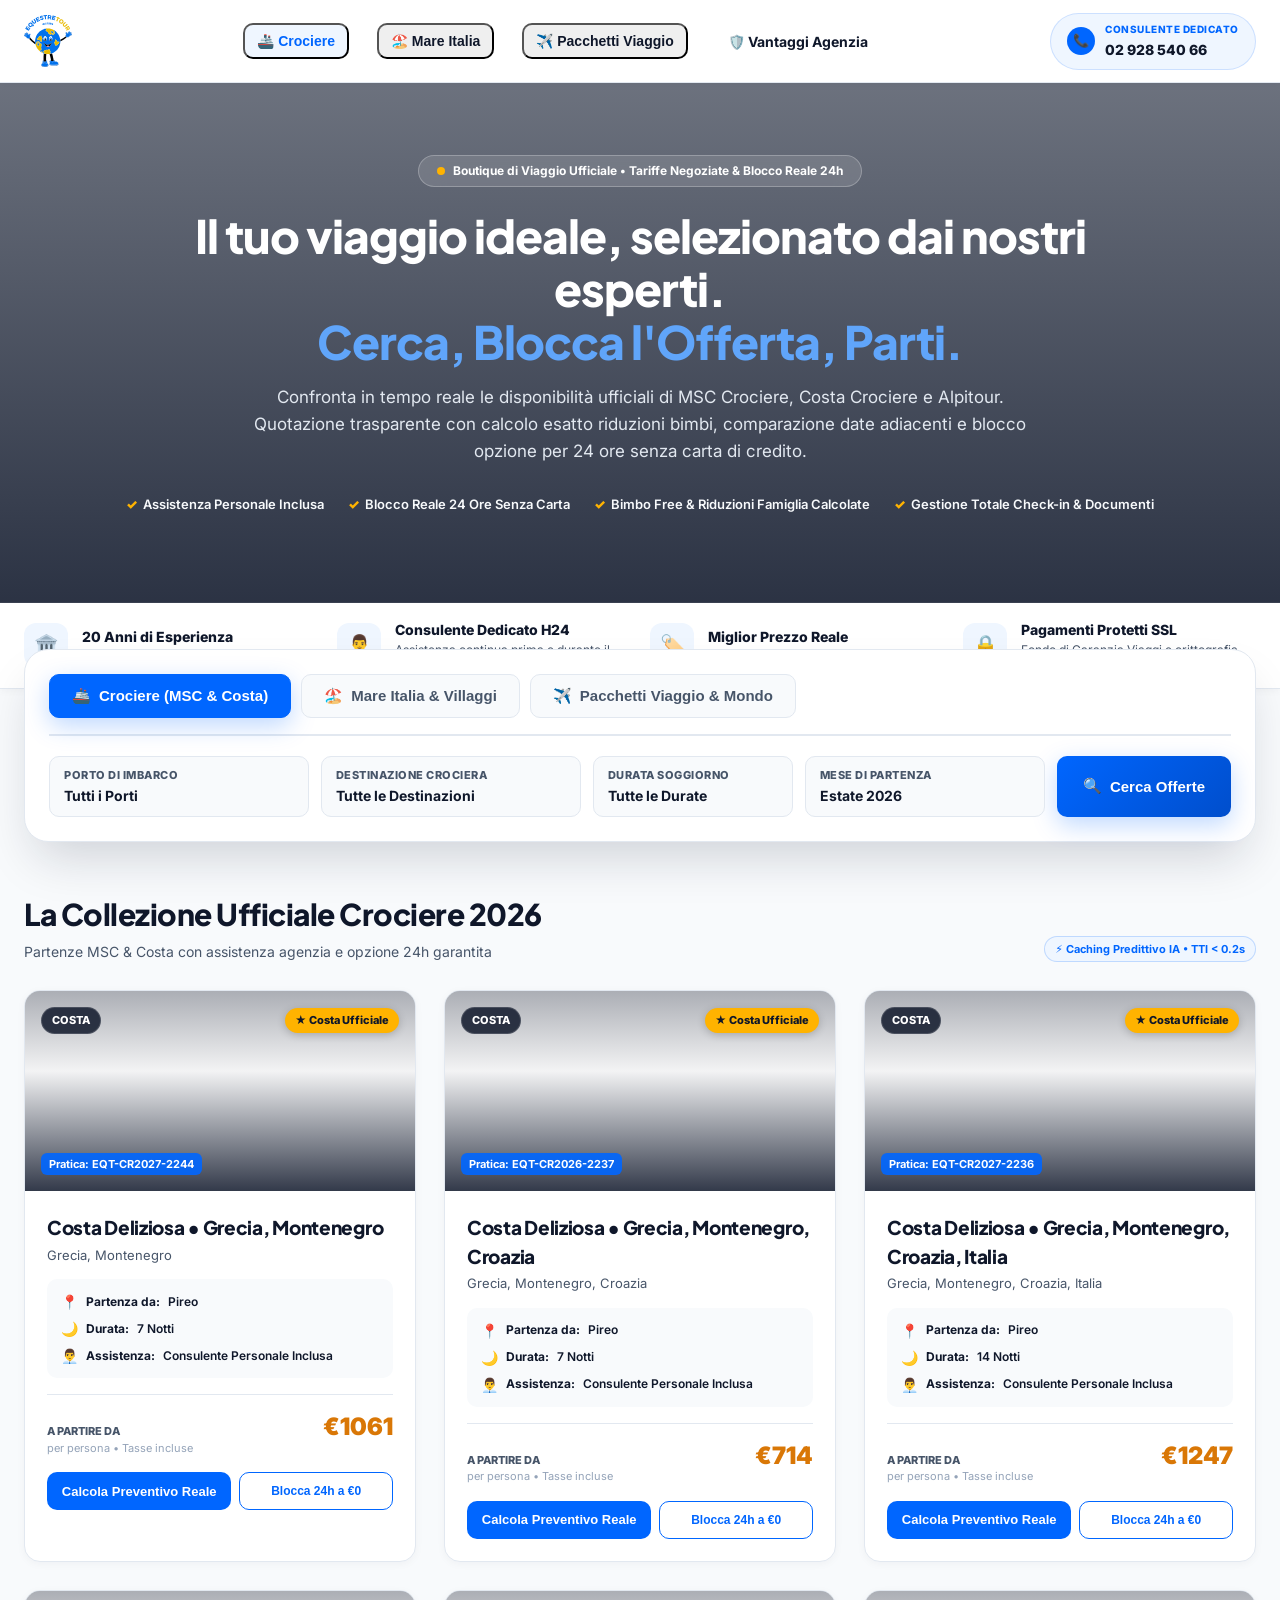
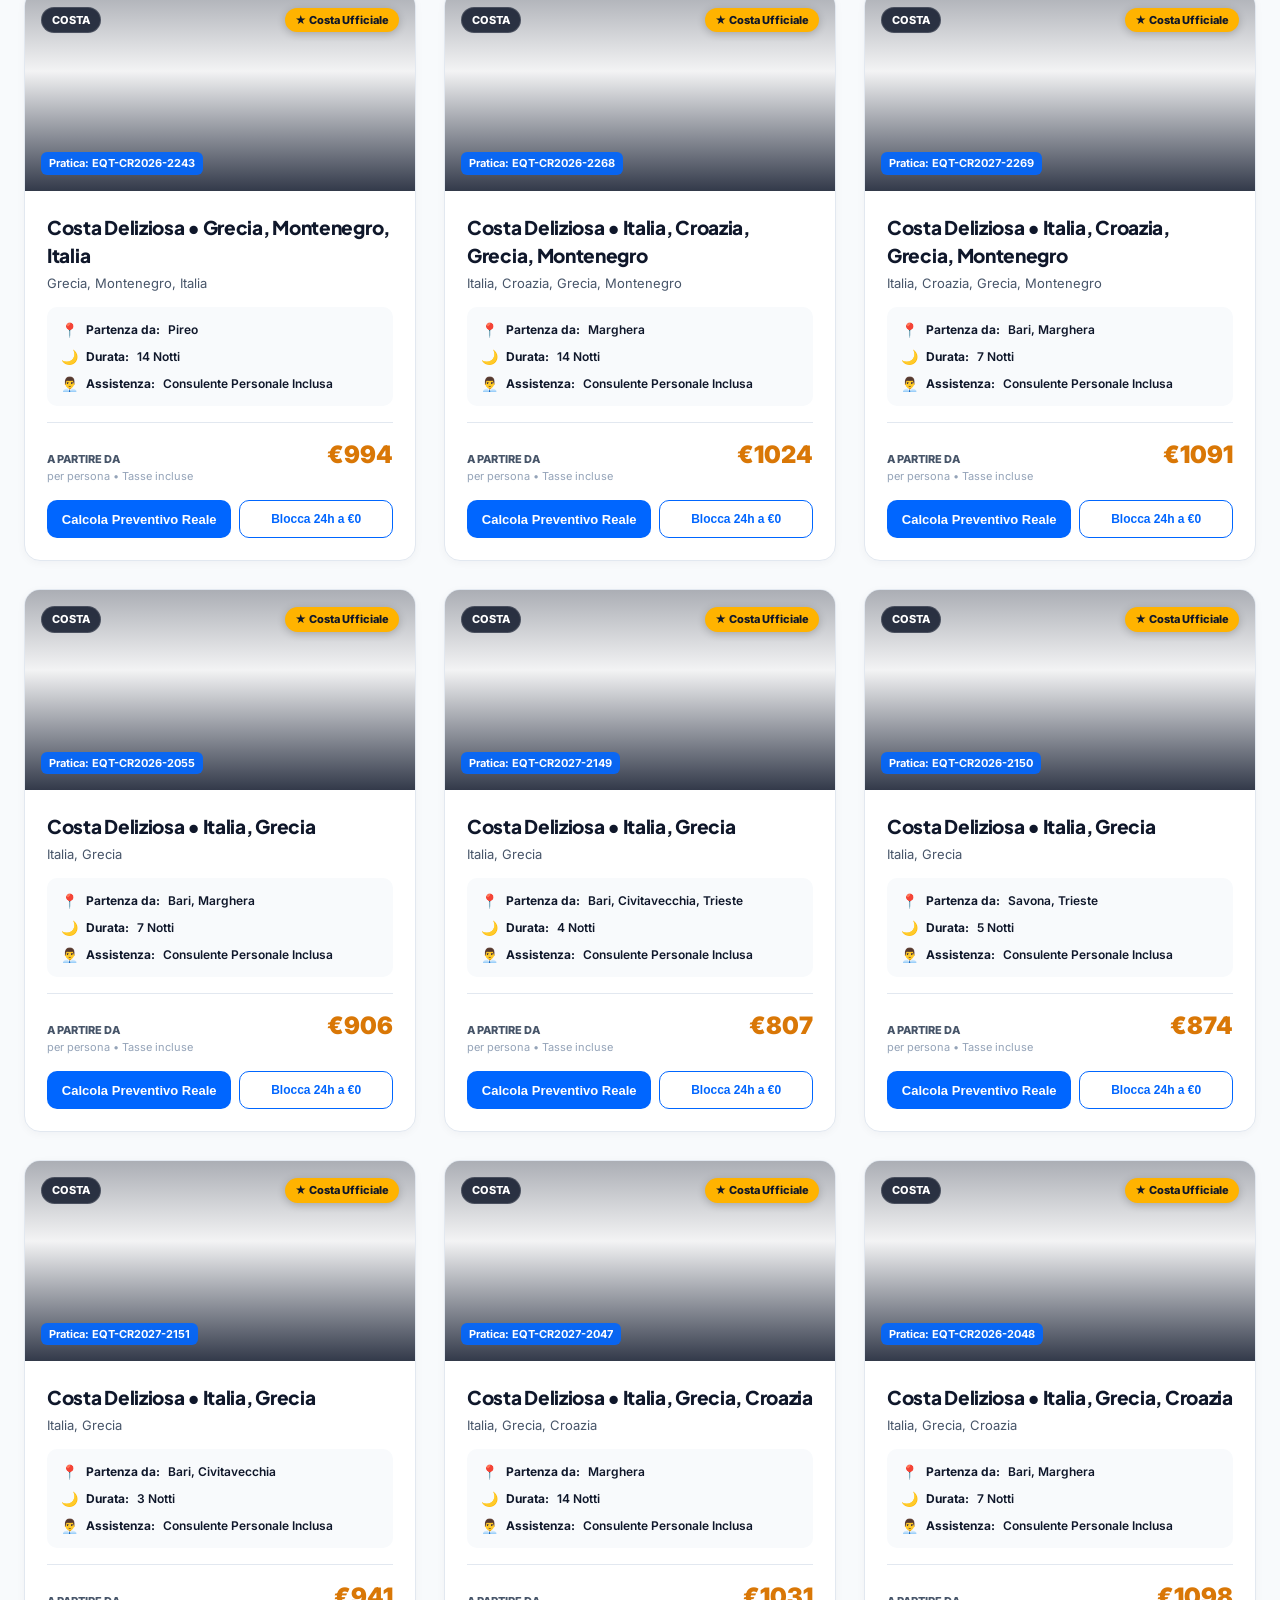
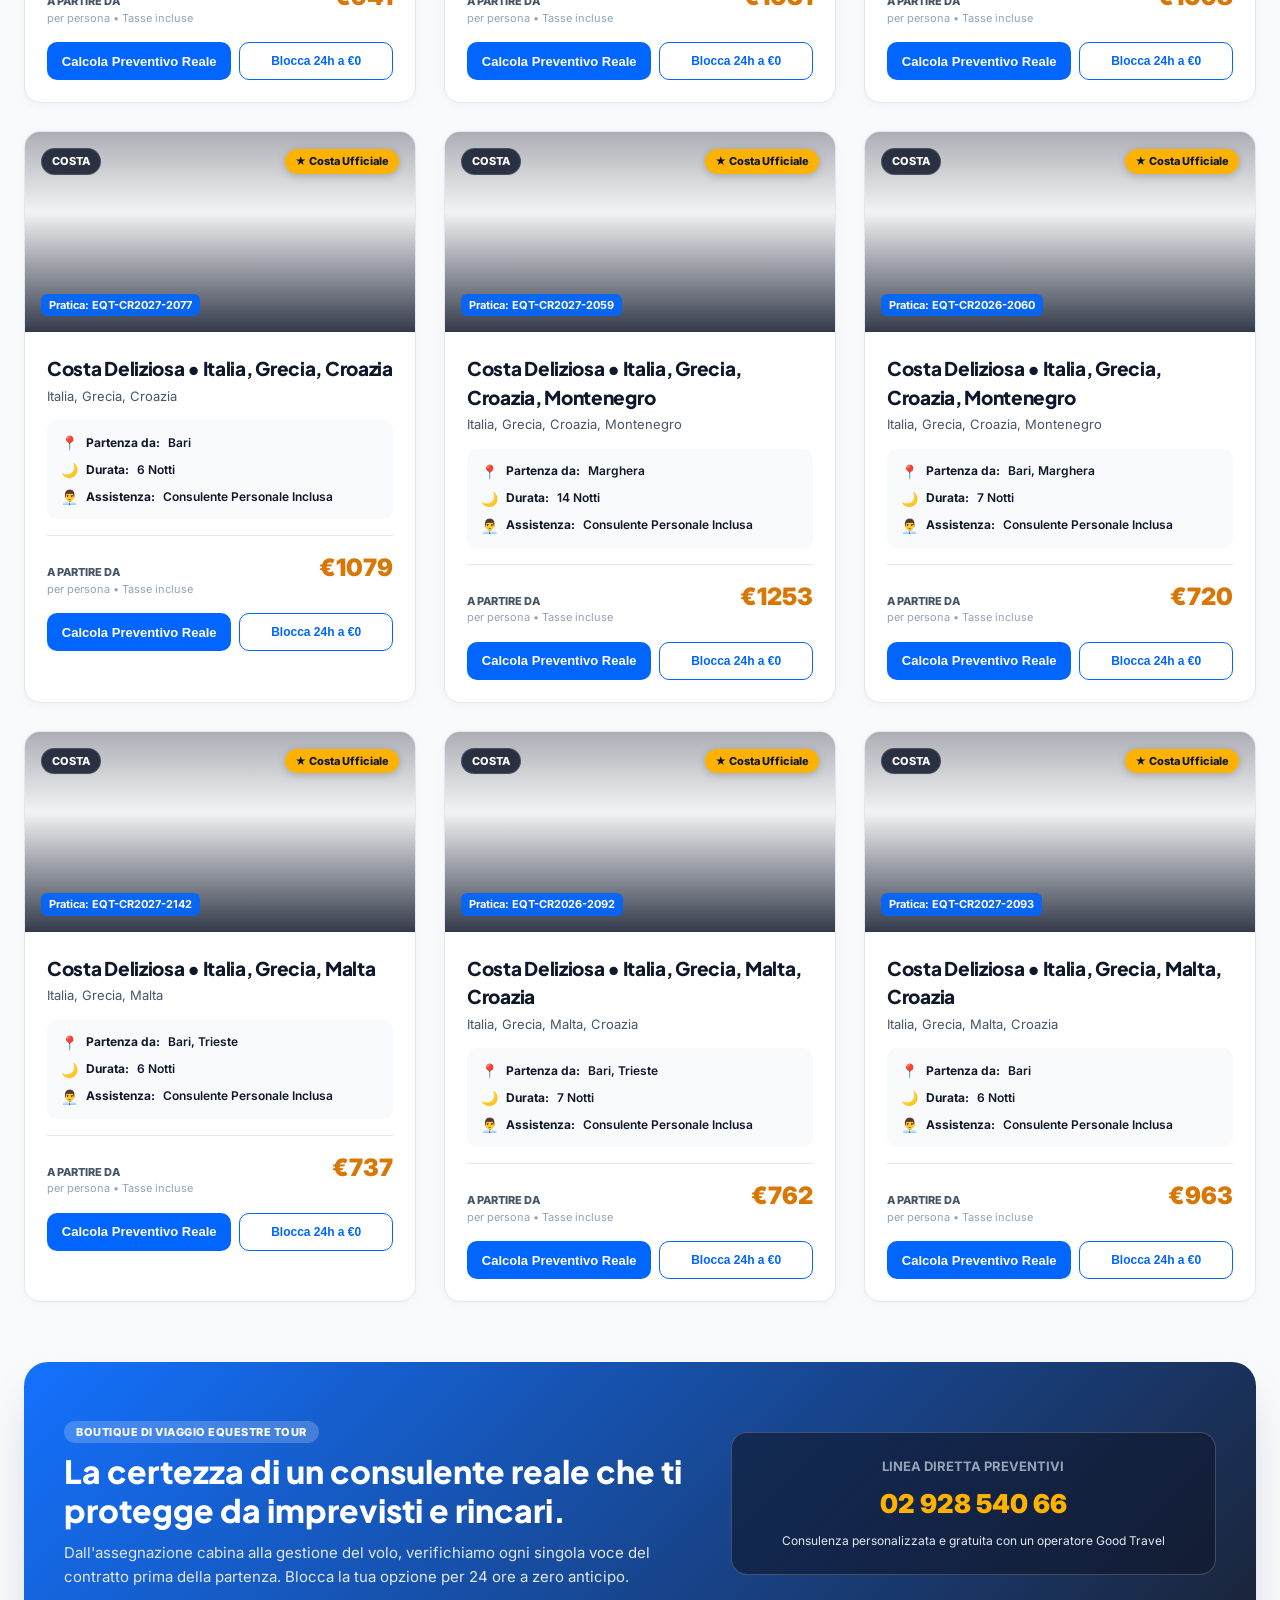
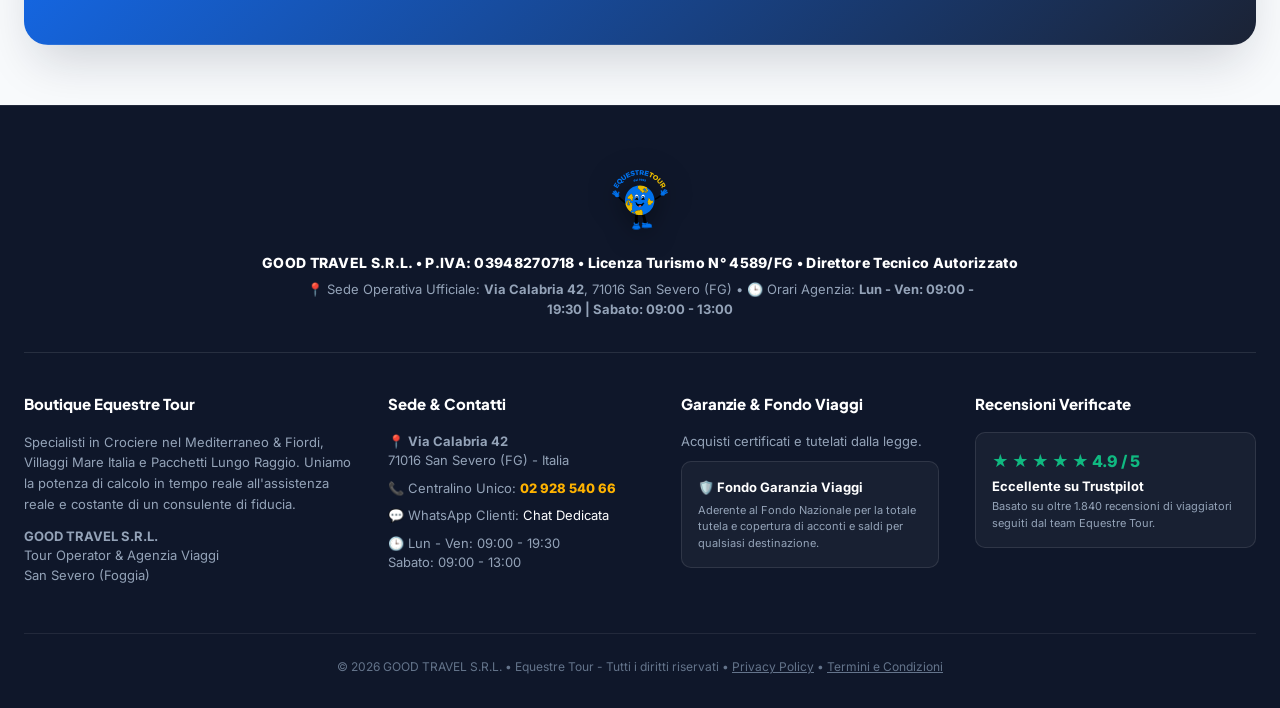
==== index.html @ 6dd36085 "Inizializzazione sito web e funnel di vendita CRO Equestre Tour 2026" ====
<!DOCTYPE html>
<html lang="it">
<head>
  <meta charset="utf-8">
  <meta name="viewport" content="width=device-width, initial-scale=1.0">
  <title>Equestre Tour | Crociere, Mare Italia & Pacchetti Vacanza</title>
  <meta name="description" content="Prenota la tua vacanza con Equestre Tour: Crociere nel Mediterraneo, Villaggi Mare Italia e Pacchetti Lungo Raggio. Consulente dedicato, quotazione reale con calcolo età bambini, opzione 24h e pagamenti protetti.">
  
  <link rel="preconnect" href="https://fonts.googleapis.com">
  <link rel="preconnect" href="https://fonts.gstatic.com" crossorigin>
  <link href="https://fonts.googleapis.com/css2?family=Plus+Jakarta+Sans:wght@400;500;600;700;800;900&family=Inter:wght@400;500;600;700&display=swap" rel="stylesheet">
  
  <style>
    :root {
      --primary-blue: #0066FF;
      --primary-blue-dark: #004ECC;
      --primary-blue-light: #EFF6FF;
      --primary-blue-soft: rgba(0, 102, 255, 0.08);
      
      --secondary-gold: #FFB300;
      --secondary-gold-hover: #E5A100;
      --secondary-gold-light: #FFFBEB;
      --secondary-gold-badge: #D97706;
      
      --text-main: #0F172A;
      --text-muted: #475569;
      --text-light: #94A3B8;
      
      --bg-body: #F8FAFC;
      --bg-white: #FFFFFF;
      --border-soft: #E2E8F0;
      --border-accent: rgba(0, 102, 255, 0.25);
      
      --success-green: #10B981;
      --success-green-light: #ECFDF5;
      
      --shadow-sm: 0 2px 8px rgba(15, 23, 42, 0.04);
      --shadow-md: 0 10px 25px -3px rgba(15, 23, 42, 0.08);
      --shadow-xl: 0 25px 50px -12px rgba(15, 23, 42, 0.18);
      --shadow-gold: 0 8px 24px rgba(255, 179, 0, 0.35);
      --shadow-blue: 0 8px 24px rgba(0, 102, 255, 0.25);
      
      --radius-sm: 10px;
      --radius-md: 16px;
      --radius-lg: 24px;
      --radius-full: 9999px;
      
      --font-heading: 'Plus Jakarta Sans', system-ui, -apple-system, sans-serif;
      --font-body: 'Inter', system-ui, -apple-system, sans-serif;
    }

    * { box-sizing: border-box; margin: 0; padding: 0; }
    html { scroll-behavior: smooth; }
    body {
      font-family: var(--font-body);
      background-color: var(--bg-body);
      color: var(--text-main);
      line-height: 1.5;
      -webkit-font-smoothing: antialiased;
    }
    h1, h2, h3, h4, h5, .font-heading { font-family: var(--font-heading); }

    .container {
      width: 100%;
      max-width: 1280px;
      margin: 0 auto;
      padding: 0 24px;
    }

    /* 1. HEADER BOUTIQUE STICKY */
    .site-header {
      background: #FFFFFF;
      border-bottom: 1px solid var(--border-soft);
      position: sticky;
      top: 0;
      z-index: 1000;
      box-shadow: var(--shadow-sm);
    }
    .header-inner {
      display: flex;
      align-items: center;
      justify-content: space-between;
      height: 82px;
    }
    .logo-link {
      display: inline-flex;
      align-items: center;
      text-decoration: none;
    }
    .site-logo-img {
      height: 52px;
      width: auto;
      object-fit: contain;
    }
    .header-nav {
      display: flex;
      align-items: center;
      gap: 28px;
    }
    .header-nav-btn {
      text-decoration: none;
      color: var(--text-main);
      font-weight: 700;
      font-size: 14px;
      padding: 8px 12px;
      border-radius: var(--radius-sm);
      transition: all 0.15s;
      cursor: pointer;
      display: flex;
      align-items: center;
      gap: 6px;
    }
    .header-nav-btn:hover, .header-nav-btn.active {
      color: var(--primary-blue);
      background: var(--primary-blue-light);
    }
    .header-actions {
      display: flex;
      align-items: center;
      gap: 14px;
    }
    .phone-contact-pill {
      display: flex;
      align-items: center;
      gap: 10px;
      text-decoration: none;
      background: var(--primary-blue-light);
      padding: 8px 16px;
      border-radius: var(--radius-full);
      border: 1px solid rgba(0, 102, 255, 0.15);
      transition: all 0.2s;
    }
    .phone-contact-pill:hover {
      background: #DBEAFE;
      transform: translateY(-1px);
    }
    .phone-icon-box {
      width: 28px;
      height: 28px;
      background: var(--primary-blue);
      color: #FFF;
      border-radius: 50%;
      display: flex;
      align-items: center;
      justify-content: center;
      font-size: 13px;
    }
    .phone-texts small {
      font-size: 10px;
      text-transform: uppercase;
      font-weight: 800;
      color: var(--primary-blue);
      letter-spacing: 0.5px;
      display: block;
    }
    .phone-texts strong {
      font-size: 14px;
      font-weight: 800;
      color: var(--text-main);
    }

    /* 2. HERO WIDESCREEN AD ALTO IMPATTO */
    .hero-widescreen {
      position: relative;
      background: linear-gradient(180deg, rgba(15, 23, 42, 0.6) 0%, rgba(15, 23, 42, 0.88) 100%),
                  url('https://images.unsplash.com/photo-1548574505-5e239809ee19?auto=format&fit=crop&w=2200&q=85');
      background-size: cover;
      background-position: center 35%;
      padding: 72px 0 88px 0;
      color: #FFFFFF;
      text-align: center;
    }
    .hero-badge-pill {
      display: inline-flex;
      align-items: center;
      gap: 8px;
      background: rgba(255, 255, 255, 0.12);
      backdrop-filter: blur(12px);
      border: 1px solid rgba(255, 255, 255, 0.25);
      color: #FFFFFF;
      padding: 6px 18px;
      border-radius: var(--radius-full);
      font-size: 12px;
      font-weight: 700;
      margin-bottom: 22px;
    }
    .hero-badge-dot {
      width: 8px;
      height: 8px;
      border-radius: 50%;
      background: var(--secondary-gold);
    }
    .hero-main-title {
      font-size: 46px;
      font-weight: 900;
      line-height: 1.15;
      letter-spacing: -1px;
      margin-bottom: 16px;
      max-width: 960px;
      margin-left: auto;
      margin-right: auto;
    }
    .hero-main-title span { color: #60A5FA; }
    .hero-subtitle {
      font-size: 17px;
      color: #E2E8F0;
      max-width: 780px;
      margin: 0 auto 30px auto;
      line-height: 1.6;
    }
    .hero-perks-row {
      display: flex;
      align-items: center;
      justify-content: center;
      gap: 24px;
      flex-wrap: wrap;
    }
    .hero-perk-item {
      display: flex;
      align-items: center;
      gap: 6px;
      font-size: 13px;
      font-weight: 600;
      color: #F8FAFC;
    }
    .hero-perk-item span { color: var(--secondary-gold); font-weight: 900; }

    /* 3. TRUST BAR BOUTIQUE */
    .boutique-trust-bar {
      background: #FFFFFF;
      border-bottom: 1px solid var(--border-soft);
      padding: 16px 0;
      box-shadow: var(--shadow-sm);
    }
    .trust-grid {
      display: grid;
      grid-template-columns: repeat(4, 1fr);
      gap: 20px;
    }
    .trust-item {
      display: flex;
      align-items: center;
      gap: 14px;
    }
    .trust-icon-box {
      width: 44px;
      height: 44px;
      border-radius: 12px;
      background: var(--primary-blue-light);
      color: var(--primary-blue);
      display: flex;
      align-items: center;
      justify-content: center;
      font-size: 20px;
      flex-shrink: 0;
    }
    .trust-content strong {
      font-size: 14px;
      font-weight: 800;
      color: var(--text-main);
      display: block;
      margin-bottom: 2px;
    }
    .trust-content small {
      font-size: 12px;
      color: var(--text-muted);
      display: block;
      line-height: 1.25;
    }

    /* 4. MOTORE DI RICERCA UNIFICATO A 3 TAB */
    .search-section {
      margin-top: -40px;
      position: relative;
      z-index: 50;
      margin-bottom: 50px;
    }
    .search-chamber {
      background: #FFFFFF;
      border-radius: var(--radius-lg);
      box-shadow: var(--shadow-xl);
      border: 1px solid var(--border-soft);
      padding: 24px;
    }

    /* TABS SELECTOR */
    .tabs-macro-row {
      display: flex;
      gap: 10px;
      border-bottom: 2px solid var(--border-soft);
      padding-bottom: 16px;
      margin-bottom: 20px;
    }
    .tab-macro-btn {
      background: var(--bg-body);
      border: 1.5px solid var(--border-soft);
      border-radius: var(--radius-sm);
      padding: 12px 22px;
      font-size: 15px;
      font-weight: 800;
      color: var(--text-muted);
      cursor: pointer;
      display: flex;
      align-items: center;
      gap: 8px;
      transition: all 0.2s;
    }
    .tab-macro-btn:hover {
      color: var(--primary-blue);
      border-color: var(--primary-blue);
      background: #FFFFFF;
    }
    .tab-macro-btn.active {
      background: var(--primary-blue);
      color: #FFFFFF;
      border-color: var(--primary-blue);
      box-shadow: var(--shadow-blue);
    }

    /* FILTRI CON MULTI-SELEZIONE (STILE COSTA CROCIERE & ALPITOUR) */
    .filters-grid {
      display: grid;
      grid-template-columns: 1.3fr 1.3fr 1fr 1.2fr auto;
      gap: 12px;
      align-items: center;
    }
    .filter-box {
      background: var(--bg-body);
      border: 1.5px solid var(--border-soft);
      border-radius: var(--radius-sm);
      padding: 10px 14px;
      display: flex;
      flex-direction: column;
      gap: 2px;
      cursor: pointer;
      position: relative;
      user-select: none;
      transition: all 0.2s;
    }
    .filter-box:hover, .filter-box.open {
      border-color: var(--primary-blue);
      background: #FFFFFF;
      box-shadow: 0 0 0 3px rgba(0, 102, 255, 0.1);
    }
    .filter-label-top {
      font-size: 11px;
      text-transform: uppercase;
      font-weight: 800;
      color: var(--text-muted);
      letter-spacing: 0.5px;
    }
    .filter-selected-text {
      font-size: 14px;
      font-weight: 700;
      color: var(--text-main);
      white-space: nowrap;
      overflow: hidden;
      text-overflow: ellipsis;
      display: flex;
      align-items: center;
      justify-content: space-between;
    }
    .filter-count-badge {
      background: var(--primary-blue);
      color: #FFF;
      font-size: 11px;
      font-weight: 800;
      padding: 2px 7px;
      border-radius: var(--radius-full);
      margin-left: 6px;
    }

    /* POPOVER DROPDOWN MULTI-CHECKBOX */
    .filter-dropdown {
      position: absolute;
      top: calc(100% + 8px);
      left: 0;
      width: 320px;
      background: #FFFFFF;
      border: 1px solid var(--border-soft);
      border-radius: var(--radius-md);
      box-shadow: var(--shadow-xl);
      padding: 16px;
      z-index: 200;
      display: none;
    }
    .filter-dropdown.show { display: block; }
    .dropdown-top {
      display: flex;
      align-items: center;
      justify-content: space-between;
      border-bottom: 1px solid var(--border-soft);
      padding-bottom: 8px;
      margin-bottom: 10px;
    }
    .dropdown-top span { font-size: 12px; font-weight: 800; color: var(--text-main); }
    .dropdown-top button {
      background: transparent;
      border: none;
      font-size: 12px;
      font-weight: 700;
      color: var(--primary-blue);
      cursor: pointer;
    }
    .dropdown-list {
      max-height: 220px;
      overflow-y: auto;
      display: flex;
      flex-direction: column;
      gap: 6px;
    }
    .checkbox-item {
      display: flex;
      align-items: center;
      gap: 10px;
      padding: 7px 10px;
      border-radius: 8px;
      cursor: pointer;
      font-size: 13px;
      font-weight: 600;
      color: var(--text-main);
      transition: background 0.1s;
    }
    .checkbox-item:hover { background: var(--primary-blue-light); }
    .checkbox-item input[type="checkbox"] {
      width: 17px;
      height: 17px;
      accent-color: var(--primary-blue);
      cursor: pointer;
    }
    .btn-dropdown-apply {
      background: var(--primary-blue);
      color: #FFF;
      font-size: 13px;
      font-weight: 700;
      padding: 8px 16px;
      border-radius: var(--radius-sm);
      border: none;
      cursor: pointer;
      margin-top: 12px;
      width: 100%;
    }

    .btn-search-trigger {
      background: linear-gradient(135deg, var(--primary-blue) 0%, var(--primary-blue-dark) 100%);
      color: #FFFFFF;
      font-size: 15px;
      font-weight: 800;
      border: none;
      padding: 14px 26px;
      border-radius: var(--radius-sm);
      cursor: pointer;
      display: flex;
      align-items: center;
      justify-content: center;
      gap: 8px;
      transition: all 0.2s;
      box-shadow: var(--shadow-blue);
      height: 100%;
    }
    .btn-search-trigger:hover {
      transform: translateY(-2px);
      box-shadow: 0 10px 28px rgba(0, 102, 255, 0.35);
    }

    /* 5. VETRINA BOUTIQUE (GRIGLIA RISULTATI) */
    .showcase-header {
      display: flex;
      align-items: flex-end;
      justify-content: space-between;
      margin-bottom: 28px;
    }
    .showcase-header h2 {
      font-size: 30px;
      font-weight: 900;
      color: var(--text-main);
      letter-spacing: -0.5px;
    }
    .showcase-header p {
      font-size: 14px;
      color: var(--text-muted);
      margin-top: 4px;
    }

    .showcase-grid {
      display: grid;
      grid-template-columns: repeat(3, 1fr);
      gap: 28px;
      margin-bottom: 60px;
    }
    .boutique-card {
      background: #FFFFFF;
      border: 1px solid var(--border-soft);
      border-radius: var(--radius-md);
      overflow: hidden;
      box-shadow: var(--shadow-sm);
      transition: all 0.25s cubic-bezier(0.16, 1, 0.3, 1);
      display: flex;
      flex-direction: column;
      justify-content: space-between;
    }
    .boutique-card:hover {
      transform: translateY(-6px);
      box-shadow: var(--shadow-xl);
      border-color: rgba(0, 102, 255, 0.4);
    }
    .card-photo-wrapper {
      height: 200px;
      background-size: cover;
      background-position: center;
      position: relative;
      padding: 16px;
      display: flex;
      flex-direction: column;
      justify-content: space-between;
    }
    .card-photo-wrapper::after {
      content: '';
      position: absolute;
      inset: 0;
      background: linear-gradient(180deg, rgba(15, 23, 42, 0.35) 0%, rgba(15, 23, 42, 0.05) 40%, rgba(15, 23, 42, 0.85) 100%);
      pointer-events: none;
    }
    .card-top-badges {
      position: relative;
      z-index: 2;
      display: flex;
      justify-content: space-between;
      align-items: center;
    }
    .badge-collection {
      background: rgba(15, 23, 42, 0.85);
      color: #FFFFFF;
      font-size: 11px;
      font-weight: 800;
      padding: 4px 10px;
      border-radius: var(--radius-full);
      backdrop-filter: blur(8px);
      border: 1px solid rgba(255, 255, 255, 0.15);
      text-transform: uppercase;
    }
    .badge-agency-guarantee {
      background: var(--secondary-gold);
      color: #0F172A;
      font-size: 11px;
      font-weight: 800;
      padding: 4px 10px;
      border-radius: var(--radius-full);
      box-shadow: 0 2px 8px rgba(0,0,0,0.2);
    }
    .card-bottom-tags {
      position: relative;
      z-index: 2;
      display: flex;
      align-items: center;
      gap: 8px;
    }
    .pill-departure-code {
      background: rgba(0, 102, 255, 0.9);
      color: #FFFFFF;
      font-size: 11px;
      font-weight: 700;
      padding: 3px 8px;
      border-radius: 6px;
    }

    .card-body {
      padding: 22px;
      display: flex;
      flex-direction: column;
      flex: 1;
      justify-content: space-between;
    }
    .card-ship-title {
      font-size: 19px;
      font-weight: 800;
      color: var(--text-main);
      margin-bottom: 4px;
      letter-spacing: -0.3px;
    }
    .card-destination-desc {
      font-size: 13px;
      color: var(--text-muted);
      line-height: 1.5;
      margin-bottom: 14px;
    }
    
    .card-agency-perks {
      background: var(--bg-body);
      border-radius: var(--radius-sm);
      padding: 12px 14px;
      margin-bottom: 16px;
      display: flex;
      flex-direction: column;
      gap: 6px;
    }
    .agency-perk-row {
      display: flex;
      align-items: center;
      gap: 8px;
      font-size: 12px;
      font-weight: 600;
      color: var(--text-main);
    }
    .agency-perk-row span { color: var(--primary-blue); font-size: 14px; }

    .card-pricing-block {
      border-top: 1px solid var(--border-soft);
      padding-top: 14px;
      margin-bottom: 16px;
      display: flex;
      align-items: baseline;
      justify-content: space-between;
    }
    .price-sub-label {
      font-size: 11px;
      font-weight: 800;
      text-transform: uppercase;
      color: var(--text-muted);
    }
    .price-main-val {
      font-size: 24px;
      font-weight: 900;
      color: var(--secondary-gold-badge);
    }
    .price-note {
      font-size: 11px;
      color: var(--text-light);
      display: block;
    }

    .card-action-buttons {
      display: grid;
      grid-template-columns: 1.2fr 1fr;
      gap: 8px;
    }
    .btn-card-personalize {
      background: var(--primary-blue);
      color: #FFFFFF;
      font-size: 13px;
      font-weight: 700;
      padding: 11px 12px;
      border-radius: var(--radius-sm);
      border: none;
      cursor: pointer;
      transition: background 0.15s;
      text-align: center;
    }
    .btn-card-personalize:hover { background: var(--primary-blue-dark); }
    
    .btn-card-lock {
      background: #FFFFFF;
      color: var(--primary-blue);
      border: 1.5px solid var(--primary-blue);
      font-size: 12px;
      font-weight: 700;
      padding: 11px 8px;
      border-radius: var(--radius-sm);
      cursor: pointer;
      transition: all 0.15s;
      text-align: center;
    }
    .btn-card-lock:hover { background: var(--primary-blue-light); }

    /* 6. TRANSIZIONE VISIVA / BANNER DI SPEZZO SEZIONI */
    .transition-hero-banner {
      position: relative;
      background: linear-gradient(135deg, rgba(0, 102, 255, 0.92) 0%, rgba(15, 23, 42, 0.95) 100%),
                  url('https://images.unsplash.com/photo-1507525428034-b723cf961d3e?auto=format&fit=crop&w=2000&q=80');
      background-size: cover;
      background-position: center;
      border-radius: var(--radius-lg);
      padding: 56px 40px;
      margin: 60px auto;
      color: #FFFFFF;
      box-shadow: var(--shadow-xl);
    }
    .transition-grid {
      display: grid;
      grid-template-columns: 1.3fr 1fr;
      gap: 36px;
      align-items: center;
    }
    .transition-grid h3 {
      font-size: 32px;
      font-weight: 900;
      line-height: 1.2;
      margin-bottom: 12px;
    }
    .transition-grid p {
      font-size: 15px;
      color: #E2E8F0;
      line-height: 1.6;
    }

    /* 7. MODAL DETTAGLIO OFFERTA & QUOTAZIONE REALE CON CONFIGURATORE OSPITI & ETÀ */
    .modal-overlay {
      position: fixed;
      inset: 0;
      background: rgba(15, 23, 42, 0.78);
      backdrop-filter: blur(8px);
      z-index: 2000;
      display: none;
      align-items: center;
      justify-content: center;
      padding: 20px;
    }
    .modal-overlay.show { display: flex; }
    
    .quote-modal-card {
      background: #FFFFFF;
      border-radius: var(--radius-lg);
      max-width: 880px;
      width: 100%;
      max-height: 94vh;
      overflow-y: auto;
      box-shadow: var(--shadow-xl);
      border: 1px solid var(--border-soft);
      position: relative;
    }
    
    .modal-head {
      background: #FFFFFF;
      border-bottom: 1px solid var(--border-soft);
      padding: 20px 28px;
      display: flex;
      align-items: center;
      justify-content: space-between;
      position: sticky;
      top: 0;
      z-index: 10;
    }
    .modal-brand-badge {
      display: inline-flex;
      align-items: center;
      gap: 6px;
      background: var(--primary-blue-light);
      color: var(--primary-blue);
      font-size: 11px;
      font-weight: 800;
      padding: 3px 10px;
      border-radius: var(--radius-full);
      text-transform: uppercase;
      margin-bottom: 4px;
    }
    .modal-title {
      font-size: 22px;
      font-weight: 800;
      color: var(--text-main);
    }
    .btn-close-modal {
      background: none;
      border: none;
      font-size: 28px;
      line-height: 1;
      color: var(--text-muted);
      cursor: pointer;
      transition: color 0.15s;
    }
    .btn-close-modal:hover { color: var(--text-main); }

    .modal-body-content { padding: 28px; }

    /* CONFIGURAZIONE OSPITI & ETÀ BAMBINI */
    .guest-config-box {
      background: var(--bg-body);
      border: 1.5px solid var(--border-soft);
      border-radius: var(--radius-md);
      padding: 18px;
      margin-bottom: 24px;
    }
    .guest-config-title {
      font-size: 14px;
      font-weight: 800;
      text-transform: uppercase;
      color: var(--text-main);
      margin-bottom: 12px;
      display: flex;
      align-items: center;
      justify-content: space-between;
    }
    .guest-config-grid {
      display: grid;
      grid-template-columns: 1fr 1fr 1fr;
      gap: 16px;
    }
    .guest-control {
      display: flex;
      flex-direction: column;
      gap: 6px;
    }
    .guest-control label {
      font-size: 12px;
      font-weight: 700;
      color: var(--text-muted);
    }
    .guest-select {
      border: 1.5px solid var(--border-soft);
      border-radius: var(--radius-sm);
      padding: 10px 12px;
      font-family: inherit;
      font-size: 14px;
      font-weight: 700;
      color: var(--text-main);
      background: #FFFFFF;
      outline: none;
    }
    .children-ages-container {
      grid-column: 1 / -1;
      display: flex;
      gap: 12px;
      background: #FFFFFF;
      padding: 12px;
      border-radius: var(--radius-sm);
      border: 1px dashed var(--border-soft);
      align-items: center;
      margin-top: 6px;
    }

    /* COMPARATORE DATE ADIACENTI (SETTIMANA VS SETTIMANA) */
    .date-comparison-bar {
      margin-bottom: 24px;
    }
    .date-slider-row {
      display: flex;
      gap: 10px;
      overflow-x: auto;
      padding-bottom: 6px;
      margin-top: 10px;
    }
    .date-pill-option {
      border: 2px solid var(--border-soft);
      border-radius: var(--radius-sm);
      padding: 10px 16px;
      text-align: center;
      cursor: pointer;
      min-width: 140px;
      background: #FFFFFF;
      transition: all 0.2s;
      flex-shrink: 0;
    }
    .date-pill-option:hover {
      border-color: var(--primary-blue);
      transform: translateY(-2px);
    }
    .date-pill-option.active {
      border-color: var(--primary-blue);
      background: var(--primary-blue-light);
      box-shadow: 0 0 0 3px rgba(0, 102, 255, 0.15);
    }
    .date-pill-option strong { font-size: 13px; color: var(--text-main); display: block; }
    .date-pill-option span { font-size: 12px; font-weight: 800; color: var(--secondary-gold-badge); }

    /* COMPARATORE CABINE / TRATTAMENTI SULLA STESSA DATA */
    .options-matrix-grid {
      display: grid;
      grid-template-columns: repeat(4, 1fr);
      gap: 12px;
      margin: 14px 0 24px 0;
    }
    .matrix-option-tile {
      border: 2px solid var(--border-soft);
      border-radius: var(--radius-md);
      padding: 16px 12px;
      text-align: center;
      cursor: pointer;
      transition: all 0.2s;
      background: #FFFFFF;
    }
    .matrix-option-tile:hover {
      border-color: var(--primary-blue);
      transform: translateY(-2px);
    }
    .matrix-option-tile.selected {
      border-color: var(--primary-blue);
      background: var(--primary-blue-light);
      box-shadow: 0 0 0 3px rgba(0, 102, 255, 0.15);
    }
    .matrix-tile-icon { font-size: 26px; margin-bottom: 6px; }
    .matrix-option-tile strong { font-size: 13px; color: var(--text-main); display: block; }
    .matrix-option-tile p { font-size: 11px; color: var(--text-muted); margin: 4px 0; }
    .matrix-diff { font-size: 12px; font-weight: 800; color: var(--primary-blue); }

    /* RIEPILOGO TOTALE TRASPARENTE & LE 3 VIE D'USCITA */
    .total-price-summary-card {
      background: linear-gradient(135deg, #0F172A 0%, #1E293B 100%);
      color: #FFFFFF;
      border-radius: var(--radius-md);
      padding: 22px;
      margin-bottom: 24px;
    }
    .total-price-head {
      display: flex;
      justify-content: space-between;
      align-items: baseline;
      border-bottom: 1px solid rgba(255, 255, 255, 0.15);
      padding-bottom: 12px;
      margin-bottom: 12px;
    }
    .total-price-head h4 { font-size: 16px; font-weight: 800; }
    .total-calculated-val {
      font-size: 32px;
      font-weight: 900;
      color: var(--secondary-gold);
    }
    .price-breakdown-row {
      display: flex;
      justify-content: space-between;
      font-size: 12px;
      color: #CBD5E1;
      margin-bottom: 4px;
    }

    /* 3 VIE D'USCITA AD ALTA CONVERSIONE */
    .three-exits-grid {
      display: grid;
      grid-template-columns: 1.3fr 1.1fr 1fr;
      gap: 12px;
    }
    .btn-exit-checkout {
      background: linear-gradient(135deg, var(--primary-blue) 0%, var(--primary-blue-dark) 100%);
      color: #FFFFFF;
      font-size: 14px;
      font-weight: 800;
      padding: 14px 16px;
      border-radius: var(--radius-sm);
      border: none;
      cursor: pointer;
      text-align: center;
      box-shadow: var(--shadow-blue);
      transition: all 0.2s;
    }
    .btn-exit-checkout:hover { transform: translateY(-2px); }
    
    .btn-exit-hold24 {
      background: var(--secondary-gold);
      color: #0F172A;
      font-size: 13px;
      font-weight: 800;
      padding: 14px 16px;
      border-radius: var(--radius-sm);
      border: none;
      cursor: pointer;
      text-align: center;
      transition: all 0.2s;
      box-shadow: 0 4px 14px rgba(245, 158, 11, 0.3);
    }
    .btn-exit-hold24:hover { background: var(--secondary-gold-hover); }

    .btn-exit-savequote {
      background: #FFFFFF;
      color: var(--text-main);
      border: 1.5px solid var(--border-soft);
      font-size: 13px;
      font-weight: 700;
      padding: 14px 14px;
      border-radius: var(--radius-sm);
      cursor: pointer;
      text-align: center;
      transition: all 0.2s;
    }
    .btn-exit-savequote:hover { background: var(--bg-body); border-color: var(--primary-blue); }

    /* FORM DRAWER PER CHECKOUT / BLOCCO 24H */
    .drawer-form-box {
      background: var(--bg-body);
      border: 1.5px solid var(--border-soft);
      border-radius: var(--radius-md);
      padding: 24px;
      margin-top: 20px;
      display: none;
      animation: fadeInDrawer 0.25s ease-out;
    }
    @keyframes fadeInDrawer {
      from { opacity: 0; transform: translateY(8px); }
      to { opacity: 1; transform: translateY(0); }
    }
    .drawer-form-grid {
      display: grid;
      grid-template-columns: 1fr 1fr;
      gap: 12px;
      margin-bottom: 14px;
    }
    .drawer-input {
      border: 1.5px solid var(--border-soft);
      border-radius: var(--radius-sm);
      padding: 11px 14px;
      font-family: inherit;
      font-size: 14px;
      outline: none;
      width: 100%;
      background: #FFFFFF;
      transition: border-color 0.2s;
    }
    .drawer-input:focus {
      border-color: var(--primary-blue);
      box-shadow: 0 0 0 3px rgba(0, 102, 255, 0.12);
    }
    .drawer-section-title {
      font-size: 13px;
      font-weight: 800;
      text-transform: uppercase;
      color: var(--primary-blue);
      letter-spacing: 0.5px;
      margin: 16px 0 10px 0;
      display: flex;
      align-items: center;
      gap: 6px;
    }

    /* OPZIONI DI PAGAMENTO (ACCONTO 30% VS SALDO) */
    .payment-plan-grid {
      display: grid;
      grid-template-columns: 1fr 1fr;
      gap: 12px;
      margin-bottom: 16px;
    }
    .payment-plan-card {
      border: 2px solid var(--border-soft);
      border-radius: var(--radius-sm);
      padding: 14px;
      background: #FFFFFF;
      cursor: pointer;
      transition: all 0.2s;
      position: relative;
    }
    .payment-plan-card.active {
      border-color: var(--primary-blue);
      background: var(--primary-blue-light);
      box-shadow: 0 0 0 3px rgba(0, 102, 255, 0.15);
    }
    .payment-plan-card input {
      position: absolute;
      top: 14px;
      right: 14px;
    }
    .payment-plan-card strong {
      font-size: 14px;
      color: var(--text-main);
      display: block;
      margin-bottom: 2px;
    }
    .payment-plan-card .plan-amount {
      font-size: 20px;
      font-weight: 900;
      color: var(--primary-blue);
    }
    .payment-plan-card small {
      font-size: 11px;
      color: var(--text-muted);
      display: block;
      margin-top: 4px;
    }

    /* CARD PAYMENT FIELDS */
    .card-inputs-box {
      background: #FFFFFF;
      border: 1px solid var(--border-soft);
      border-radius: var(--radius-sm);
      padding: 14px;
      margin-bottom: 14px;
    }
    .ssl-secure-banner {
      display: flex;
      align-items: center;
      gap: 8px;
      background: rgba(16, 185, 129, 0.1);
      border: 1px solid rgba(16, 185, 129, 0.3);
      padding: 8px 12px;
      border-radius: 6px;
      font-size: 12px;
      font-weight: 700;
      color: #065F46;
      margin-bottom: 12px;
    }

    /* SUCCESS VOUCHER VIEW & 24H COUNTDOWN TIMER */
    .success-voucher-box {
      text-align: center;
      padding: 24px;
      display: none;
      animation: fadeInDrawer 0.3s ease-out;
    }
    .success-icon {
      width: 64px;
      height: 64px;
      background: var(--success-green);
      color: #FFF;
      border-radius: 50%;
      display: inline-flex;
      align-items: center;
      justify-content: center;
      font-size: 32px;
      margin-bottom: 16px;
    }
    .live-timer-badge {
      display: inline-flex;
      align-items: center;
      gap: 8px;
      background: linear-gradient(135deg, #FFFBEB 0%, #FEF3C7 100%);
      border: 2px solid var(--secondary-gold);
      padding: 10px 20px;
      border-radius: var(--radius-full);
      font-size: 16px;
      font-weight: 900;
      color: #92400E;
      margin: 14px 0 20px 0;
      box-shadow: 0 4px 12px rgba(245, 158, 11, 0.2);
    }
    .live-timer-dot {
      width: 10px;
      height: 10px;
      border-radius: 50%;
      background: #DC2626;
      animation: pulseDot 1.2s infinite;
    }
    @keyframes pulseDot {
      0%, 100% { opacity: 1; transform: scale(1); }
      50% { opacity: 0.4; transform: scale(1.3); }
    }

    /* SKELETON LOADERS IN BLU ELETTRICO */
    .skeleton-loader-grid {
      display: grid;
      grid-template-columns: repeat(3, 1fr);
      gap: 24px;
      margin-top: 10px;
    }
    .skeleton-card {
      background: #FFFFFF;
      border-radius: var(--radius-md);
      border: 1px solid var(--border-soft);
      overflow: hidden;
      box-shadow: var(--shadow-sm);
    }
    .skeleton-img {
      height: 200px;
      background: linear-gradient(90deg, #EFF6FF 20%, #DBEAFE 40%, #BFDBFE 60%, #EFF6FF 80%);
      background-size: 250% 100%;
      animation: shimmerBlue 1.3s infinite linear;
    }
    .skeleton-content {
      padding: 22px;
      display: flex;
      flex-direction: column;
      gap: 12px;
    }
    .skeleton-line {
      height: 14px;
      border-radius: 6px;
      background: linear-gradient(90deg, #F1F5F9 20%, #DBEAFE 45%, #BFDBFE 65%, #F1F5F9 80%);
      background-size: 250% 100%;
      animation: shimmerBlue 1.3s infinite linear;
    }
    .skeleton-line.title { height: 22px; width: 75%; }
    .skeleton-line.subtitle { width: 90%; }
    .skeleton-line.short { width: 45%; }
    .skeleton-line.btn { height: 42px; width: 100%; border-radius: var(--radius-sm); margin-top: 6px; }
    @keyframes shimmerBlue {
      0% { background-position: 250% 0; }
      100% { background-position: -250% 0; }
    }

    /* AI PREDICTIVE CACHE BADGE */
    .ai-speed-indicator {
      display: inline-flex;
      align-items: center;
      gap: 6px;
      font-size: 11px;
      font-weight: 700;
      color: var(--primary-blue);
      background: var(--primary-blue-light);
      padding: 4px 10px;
      border-radius: var(--radius-full);
      border: 1px solid rgba(0, 102, 255, 0.2);
    }

    /* 8. FOOTER BOUTIQUE CON LOGO CENTRATO E DATI GOOD TRAVEL */
    .site-footer {
      background: #0F172A;
      color: #94A3B8;
      padding: 64px 0 32px 0;
      font-size: 13px;
      border-top: 1px solid rgba(255, 255, 255, 0.08);
    }
    .footer-centered-brand {
      text-align: center;
      margin-bottom: 40px;
      padding-bottom: 32px;
      border-bottom: 1px solid rgba(255, 255, 255, 0.1);
      display: flex;
      flex-direction: column;
      align-items: center;
      justify-content: center;
    }
    .footer-logo-centered-link {
      display: inline-block;
      margin-bottom: 16px;
    }
    .site-logo-img-footer {
      height: 60px;
      width: auto;
      object-fit: contain;
      filter: drop-shadow(0 4px 12px rgba(0,0,0,0.5));
    }
    .footer-institutional-badge {
      color: #FFFFFF;
      font-size: 14px;
      font-weight: 800;
      letter-spacing: 0.3px;
      margin-bottom: 6px;
    }
    .footer-institutional-address {
      color: #94A3B8;
      font-size: 13px;
      max-width: 680px;
      margin: 0 auto;
      line-height: 1.6;
    }
    .footer-grid {
      display: grid;
      grid-template-columns: 1.4fr 1.1fr 1.1fr 1.2fr;
      gap: 36px;
      margin-bottom: 48px;
    }
    .footer-col h4 {
      color: #FFFFFF;
      font-size: 15px;
      font-weight: 800;
      margin-bottom: 16px;
    }
    .footer-col ul { list-style: none; display: flex; flex-direction: column; gap: 8px; }
    .footer-col a { color: #94A3B8; text-decoration: none; transition: color 0.15s; }
    .footer-col a:hover { color: #FFFFFF; }
    .trust-badge-footer {
      background: rgba(255, 255, 255, 0.04);
      border: 1px solid rgba(255, 255, 255, 0.1);
      padding: 16px;
      border-radius: var(--radius-sm);
    }

    @media (max-width: 1024px) {
      .trust-grid { grid-template-columns: 1fr 1fr; }
      .filters-grid { grid-template-columns: 1fr 1fr; }
      .showcase-grid { grid-template-columns: 1fr 1fr; }
      .skeleton-loader-grid { grid-template-columns: 1fr 1fr; }
      .options-matrix-grid { grid-template-columns: 1fr 1fr; }
      .three-exits-grid { grid-template-columns: 1fr; }
      .footer-grid { grid-template-columns: 1fr 1fr; }
    }
    @media (max-width: 768px) {
      .header-nav { display: none; }
      .hero-main-title { font-size: 32px; }
      .trust-grid { grid-template-columns: 1fr; }
      .filters-grid { grid-template-columns: 1fr; }
      .showcase-grid { grid-template-columns: 1fr; }
      .skeleton-loader-grid { grid-template-columns: 1fr; }
      .guest-config-grid { grid-template-columns: 1fr; }
      .payment-plan-grid { grid-template-columns: 1fr; }
      .transition-grid { grid-template-columns: 1fr; }
      .drawer-form-grid { grid-template-columns: 1fr; }
      .footer-grid { grid-template-columns: 1fr; }
    }
  </style>
</head>
<body>

  <!-- 1. HEADER BOUTIQUE STICKY -->
  <header class="site-header">
    <div class="container">
      <div class="header-inner">
        <a href="/" class="logo-link">
          <img src="https://www.equestretour.com/images/logo.svg" alt="Equestre Tour" class="site-logo-img" onerror="this.src='images/logo.svg'">
        </a>
        
        <nav class="header-nav">
          <button type="button" class="header-nav-btn active" onclick="switchMacroTab('crociere')">🚢 Crociere</button>
          <button type="button" class="header-nav-btn" onclick="switchMacroTab('mare_italia')">🏖️ Mare Italia</button>
          <button type="button" class="header-nav-btn" onclick="switchMacroTab('pacchetti')">✈️ Pacchetti Viaggio</button>
          <a href="#garanzie" class="header-nav-btn">🛡️ Vantaggi Agenzia</a>
        </nav>

        <div class="header-actions">
          <a href="tel:0292854066" class="phone-contact-pill">
            <div class="phone-icon-box">📞</div>
            <div class="phone-texts">
              <small>Consulente Dedicato</small>
              <strong>02 928 540 66</strong>
            </div>
          </a>
        </div>
      </div>
    </div>
  </header>

  <!-- 2. HERO WIDESCREEN AD ALTO IMPATTO -->
  <section class="hero-widescreen">
    <div class="container">
      <div class="hero-badge-pill">
        <div class="hero-badge-dot"></div>
        <span>Boutique di Viaggio Ufficiale • Tariffe Negoziate & Blocco Reale 24h</span>
      </div>
      <h1 class="hero-main-title">Il tuo viaggio ideale, selezionato dai nostri esperti.<br><span>Cerca, Blocca l'Offerta, Parti.</span></h1>
      <p class="hero-subtitle">Confronta in tempo reale le disponibilità ufficiali di MSC Crociere, Costa Crociere e Alpitour. Quotazione trasparente con calcolo esatto riduzioni bimbi, comparazione date adiacenti e blocco opzione per 24 ore senza carta di credito.</p>
      
      <div class="hero-perks-row">
        <div class="hero-perk-item"><span>✓</span> Assistenza Personale Inclusa</div>
        <div class="hero-perk-item"><span>✓</span> Blocco Reale 24 Ore Senza Carta</div>
        <div class="hero-perk-item"><span>✓</span> Bimbo Free & Riduzioni Famiglia Calcolate</div>
        <div class="hero-perk-item"><span>✓</span> Gestione Totale Check-in & Documenti</div>
      </div>
    </div>
  </section>

  <!-- 3. TRUST BAR BOUTIQUE -->
  <section class="boutique-trust-bar" id="garanzie">
    <div class="container">
      <div class="trust-grid">
        <div class="trust-item">
          <div class="trust-icon-box">🏛️</div>
          <div class="trust-content">
            <strong>20 Anni di Esperienza</strong>
            <small>Boutique di viaggi con licenza ufficiale</small>
          </div>
        </div>
        <div class="trust-item">
          <div class="trust-icon-box">👨‍💼</div>
          <div class="trust-content">
            <strong>Consulente Dedicato H24</strong>
            <small>Assistenza continua prima e durante il viaggio</small>
          </div>
        </div>
        <div class="trust-item">
          <div class="trust-icon-box">🏷️</div>
          <div class="trust-content">
            <strong>Miglior Prezzo Reale</strong>
            <small>Prezzo totale finito con tasse e diritti</small>
          </div>
        </div>
        <div class="trust-item">
          <div class="trust-icon-box">🔒</div>
          <div class="trust-content">
            <strong>Pagamenti Protetti SSL</strong>
            <small>Fondo di Garanzia Viaggi e crittografia 256-bit</small>
          </div>
        </div>
      </div>
    </div>
  </section>

  <!-- 4. MOTORE DI RICERCA A 3 TAB UNIFICATO -->
  <div class="container search-section" id="ricerca-motore">
    <div class="search-chamber">
      
      <!-- TAB SELECTOR -->
      <div class="tabs-macro-row">
        <button type="button" class="tab-macro-btn active" id="tab-btn-crociere" onclick="switchMacroTab('crociere')">
          <span>🚢</span> Crociere (MSC & Costa)
        </button>
        <button type="button" class="tab-macro-btn" id="tab-btn-mare_italia" onclick="switchMacroTab('mare_italia')">
          <span>🏖️</span> Mare Italia & Villaggi
        </button>
        <button type="button" class="tab-macro-btn" id="tab-btn-pacchetti" onclick="switchMacroTab('pacchetti')">
          <span>✈️</span> Pacchetti Viaggio & Mondo
        </button>
      </div>

      <!-- FILTRI DINAMICI REATTIVI -->
      <div class="filters-grid">
        
        <!-- Filtro 1: Partenza / Porto / Aeroporto -->
        <div class="filter-box" id="btn-f-port">
          <span class="filter-label-top" id="lbl-f-port">Porto di Imbarco</span>
          <div class="filter-selected-text">
            <span id="txt-f-port">Tutti i Porti Principali</span>
            <span class="filter-count-badge" id="count-f-port" style="display:none;">0</span>
          </div>
          <div class="filter-dropdown" id="pop-f-port">
            <div class="dropdown-top">
              <span id="pop-title-port">Opzioni di Partenza</span>
              <button type="button" onclick="selectAllFilter('port', true)">Tutti</button>
            </div>
            <div class="dropdown-list" id="list-f-port">
              <!-- Popolato dinamicamente -->
            </div>
            <button type="button" class="btn-dropdown-apply" onclick="closeAllPopups()">Applica Filtro</button>
          </div>
        </div>

        <!-- Filtro 2: Destinazione / Regione -->
        <div class="filter-box" id="btn-f-dest">
          <span class="filter-label-top" id="lbl-f-dest">Destinazione</span>
          <div class="filter-selected-text">
            <span id="txt-f-dest">Tutte le Destinazioni</span>
            <span class="filter-count-badge" id="count-f-dest" style="display:none;">0</span>
          </div>
          <div class="filter-dropdown" id="pop-f-dest">
            <div class="dropdown-top">
              <span>Destinazioni Selezionabili</span>
              <button type="button" onclick="selectAllFilter('dest', true)">Tutte</button>
            </div>
            <div class="dropdown-list" id="list-f-dest">
              <!-- Popolato dinamicamente -->
            </div>
            <button type="button" class="btn-dropdown-apply" onclick="closeAllPopups()">Applica Filtro</button>
          </div>
        </div>

        <!-- Filtro 3: Durata / Notti -->
        <div class="filter-box" id="btn-f-dur">
          <span class="filter-label-top">Durata Soggiorno</span>
          <div class="filter-selected-text">
            <span id="txt-f-dur">Tutte le Durate</span>
          </div>
          <div class="filter-dropdown" id="pop-f-dur">
            <div class="dropdown-top">
              <span>Durata Viaggio</span>
            </div>
            <div class="dropdown-list">
              <label class="checkbox-item"><input type="checkbox" value="short" checked> Breve (3-5 notti)</label>
              <label class="checkbox-item"><input type="checkbox" value="week" checked> Settimanale (7-8 notti)</label>
              <label class="checkbox-item"><input type="checkbox" value="long" checked> Lungo Raggio (9-14 notti)</label>
            </div>
            <button type="button" class="btn-dropdown-apply" onclick="closeAllPopups()">Conferma</button>
          </div>
        </div>

        <!-- Filtro 4: Mese di Partenza -->
        <div class="filter-box" id="btn-f-month">
          <span class="filter-label-top">Mese di Partenza</span>
          <div class="filter-selected-text">
            <span id="txt-f-month">Estate 2026</span>
          </div>
          <div class="filter-dropdown" id="pop-f-month">
            <div class="dropdown-top">
              <span>Periodo</span>
            </div>
            <div class="dropdown-list">
              <label class="checkbox-item"><input type="checkbox" value="06" checked> Giugno 2026</label>
              <label class="checkbox-item"><input type="checkbox" value="07" checked> Luglio 2026</label>
              <label class="checkbox-item"><input type="checkbox" value="08" checked> Agosto 2026</label>
              <label class="checkbox-item"><input type="checkbox" value="09" checked> Settembre 2026</label>
            </div>
            <button type="button" class="btn-dropdown-apply" onclick="closeAllPopups()">Conferma</button>
          </div>
        </div>

        <!-- Bottone Esegui Ricerca -->
        <button type="button" class="btn-search-trigger" onclick="applyFilters()">
          <span>🔍</span> Cerca Offerte
        </button>
      </div>

    </div>
  </div>

  <!-- 5. VETRINA BOUTIQUE RISULTATI -->
  <section class="container" id="vetrina-risultati">
    <div class="showcase-header">
      <div>
        <h2 id="showcase-title">La Collezione Ufficiale Crociere 2026</h2>
        <p id="showcase-subtitle">Offerte con disponibilità verificata in tempo reale e assistenza dedicata Equestre Tour</p>
      </div>
      <div style="display:flex; align-items:center; gap:10px;">
        <span class="ai-speed-indicator">⚡ Caching Predittivo IA • TTI &lt; 0.2s</span>
      </div>
    </div>

    <!-- SKELETON LOADER ANIMATO IN BLU ELETTRICO (Zero blocchi 'Attendi qualche istante') -->
    <div class="skeleton-loader-grid" id="cards-skeleton" style="display:none;">
      <div class="skeleton-card">
        <div class="skeleton-img"></div>
        <div class="skeleton-content">
          <div class="skeleton-line title"></div>
          <div class="skeleton-line subtitle"></div>
          <div class="skeleton-line short"></div>
          <div class="skeleton-line btn"></div>
        </div>
      </div>
      <div class="skeleton-card">
        <div class="skeleton-img"></div>
        <div class="skeleton-content">
          <div class="skeleton-line title"></div>
          <div class="skeleton-line subtitle"></div>
          <div class="skeleton-line short"></div>
          <div class="skeleton-line btn"></div>
        </div>
      </div>
      <div class="skeleton-card">
        <div class="skeleton-img"></div>
        <div class="skeleton-content">
          <div class="skeleton-line title"></div>
          <div class="skeleton-line subtitle"></div>
          <div class="skeleton-line short"></div>
          <div class="skeleton-line btn"></div>
        </div>
      </div>
      <div class="skeleton-card">
        <div class="skeleton-img"></div>
        <div class="skeleton-content">
          <div class="skeleton-line title"></div>
          <div class="skeleton-line subtitle"></div>
          <div class="skeleton-line short"></div>
          <div class="skeleton-line btn"></div>
        </div>
      </div>
      <div class="skeleton-card">
        <div class="skeleton-img"></div>
        <div class="skeleton-content">
          <div class="skeleton-line title"></div>
          <div class="skeleton-line subtitle"></div>
          <div class="skeleton-line short"></div>
          <div class="skeleton-line btn"></div>
        </div>
      </div>
      <div class="skeleton-card">
        <div class="skeleton-img"></div>
        <div class="skeleton-content">
          <div class="skeleton-line title"></div>
          <div class="skeleton-line subtitle"></div>
          <div class="skeleton-line short"></div>
          <div class="skeleton-line btn"></div>
        </div>
      </div>
    </div>

    <div class="showcase-grid" id="cards-container">
      <!-- Generato dinamicamente -->
    </div>
  </section>

  <!-- 6. FOTO GRANDE DI TRANSIZIONE VISIVA / SPEZZO SEZIONI -->
  <div class="container">
    <section class="transition-hero-banner">
      <div class="transition-grid">
        <div>
          <span style="background:rgba(255,255,255,0.2); padding:4px 12px; border-radius:9999px; font-size:11px; font-weight:800; text-transform:uppercase; letter-spacing:0.5px;">Boutique di Viaggio Equestre Tour</span>
          <h3 style="margin-top:10px;">La certezza di un consulente reale che ti protegge da imprevisti e rincari.</h3>
          <p>Dall'assegnazione cabina alla gestione del volo, verifichiamo ogni singola voce del contratto prima della partenza. Blocca la tua opzione per 24 ore a zero anticipo.</p>
        </div>
        <div style="text-align:center; background:rgba(15,23,42,0.6); padding:24px; border-radius:16px; border:1px solid rgba(255,255,255,0.2);">
          <div style="font-size:13px; font-weight:700; color:#94A3B8;">LINEA DIRETTA PREVENTIVI</div>
          <a href="tel:0292854066" style="font-size:26px; font-weight:900; color:var(--secondary-gold); text-decoration:none; display:block; margin:8px 0;">02 928 540 66</a>
          <p style="font-size:12px; color:#E2E8F0;">Consulenza personalizzata e gratuita con un operatore Good Travel</p>
        </div>
      </div>
    </section>
  </div>

  <!-- 7. MODAL DETTAGLIO OFFERTA: QUOTAZIONE REALE, OSPITI, DATE, CABINE E LE 3 VIE D'USCITA -->
  <div class="modal-overlay" id="offer-modal">
    <div class="quote-modal-card">
      <div class="modal-head">
        <div>
          <div class="modal-brand-badge" id="m-badge">Equestre Tour • Preventivo Trasparente</div>
          <h3 class="modal-title" id="m-title">MSC World Europa • Mediterraneo Classico</h3>
        </div>
        <button type="button" class="btn-close-modal" onclick="closeOfferModal()">&times;</button>
      </div>

      <div class="modal-body-content">
        
        <!-- PARTE 3.1: CONFIGURATORE OSPITI & ETÀ DEI BAMBINI -->
        <div class="guest-config-box">
          <div class="guest-config-title">
            <span>👥 Configura Ospiti ed Età (Calcolo Reale Bimbo Free)</span>
            <span class="pill-departure-code" id="m-ref-code">EQT-CR2026-1001</span>
          </div>
          
          <div class="guest-config-grid">
            <div class="guest-control">
              <label>Adulti (18+ anni)</label>
              <select class="guest-select" id="cfg-adults" onchange="onGuestsChange()">
                <option value="1">1 Adulto</option>
                <option value="2" selected>2 Adulti</option>
                <option value="3">3 Adulti</option>
                <option value="4">4 Adulti</option>
              </select>
            </div>

            <div class="guest-control">
              <label>Bambini (0-17 anni)</label>
              <select class="guest-select" id="cfg-children" onchange="onGuestsChange()">
                <option value="0" selected>0 Bambini</option>
                <option value="1">1 Bambino</option>
                <option value="2">2 Bambini</option>
                <option value="3">3 Bambini</option>
              </select>
            </div>

            <div class="guest-control">
              <label>Porto / Aeroporto Preferito</label>
              <select class="guest-select" id="cfg-origin">
                <option value="Genova">Genova (o Milano)</option>
                <option value="Civitavecchia">Civitavecchia / Roma</option>
                <option value="Napoli">Napoli</option>
                <option value="Bari">Bari / Brindisi</option>
              </select>
            </div>

            <!-- Campi Età Bambini Dinamici -->
            <div class="children-ages-container" id="children-ages-row" style="display:none;">
              <span style="font-size:12px; font-weight:700; color:var(--text-main);">Età Bambini:</span>
              <div id="children-age-inputs" style="display:flex; gap:8px;"></div>
              <small style="color:var(--success-green); font-weight:700; margin-left:auto;">✓ Sconto Bimbo Free applicato automaticamente</small>
            </div>
          </div>
        </div>

        <!-- PARTE 3.2: COMPARATORE SULLA STESSA TRATTA (DATE ADIACENTI) -->
        <div class="date-comparison-bar">
          <label style="font-size:12px; font-weight:800; text-transform:uppercase; color:var(--text-muted);">📅 Comparazione Prezzo tra le Date Adiacenti</label>
          <div class="date-slider-row" id="m-dates-row">
            <!-- Popolato con le settimane adiacenti -->
          </div>
        </div>

        <!-- PARTE 3.3: COMPARATORE CABINE / SISTEMAZIONI (STESSA DATA) -->
        <div>
          <label style="font-size:12px; font-weight:800; text-transform:uppercase; color:var(--text-muted);" id="lbl-matrix">🛏️ Griglia Comparativa Sistemazioni (Stessa Data)</label>
          <div class="options-matrix-grid" id="m-matrix-grid">
            <!-- Popolato con Cabine per Crociere o Trattamenti per Villaggi/Pacchetti -->
          </div>
        </div>

        <!-- PARTE 3.4: RIEPILOGO PREZZO TOTALE TRASPARENTE & FINITO -->
        <div class="total-price-summary-card">
          <div class="total-price-head">
            <div>
              <h4>Prezzo Totale Finito per Tutta la Famiglia</h4>
              <small style="color:#94A3B8;">Include tasse, assicurazione medico/bagaglio e assistenza agenzia</small>
            </div>
            <div class="total-calculated-val" id="m-total-price">€1.380</div>
          </div>

          <div class="price-breakdown-row">
            <span>Sistemazione: <strong id="m-sum-cabin">Cabina Interna Comfort</strong></span>
            <span>Data Scelta: <strong id="m-sum-date">12 Luglio 2026</strong></span>
          </div>
          <div class="price-breakdown-row">
            <span>Partecipanti: <strong id="m-sum-pax">2 Adulti</strong></span>
            <span>Vantaggio Equestre Tour: <strong style="color:var(--secondary-gold);">Blocco Tariffa 24h a €0</strong></span>
          </div>
        </div>

        <!-- PARTE 4: LE 3 VIE D'USCITA AD ALTA CONVERSIONE -->
        <div class="three-exits-grid">
          <button type="button" class="btn-exit-checkout" onclick="openDrawer('checkout')">
            💳 1. Acquisto Immediato Protetto SSL
          </button>
          <button type="button" class="btn-exit-hold24" onclick="openDrawer('hold')">
            ⏱️ 2. Blocca Opzione 24h a €0
          </button>
          <button type="button" class="btn-exit-savequote" onclick="openDrawer('save')">
            📄 3. Salva & Ricevi Preventivo
          </button>
        </div>

        <!-- CASSETTO FORM PER LE 3 VIE D'USCITA -->
        <div class="drawer-form-box" id="drawer-box">
          <div style="display:flex; justify-content:space-between; align-items:center; margin-bottom:14px;">
            <h4 style="font-size:16px; font-weight:800; color:var(--text-main);" id="drawer-title">Inserisci i dati per procedere</h4>
            <span class="ai-speed-indicator" id="dr-mode-badge">Via d'Uscita Protetta</span>
          </div>

          <form onsubmit="handleFormSubmit(event)">
            <!-- Campi Anagrafica Principale -->
            <div class="drawer-section-title">👤 Dati Intestatario Pratica</div>
            <div class="drawer-form-grid">
              <input type="text" class="drawer-input" id="dr-name" placeholder="Nome e Cognome Intestatario *" required>
              <input type="tel" class="drawer-input" id="dr-phone" placeholder="Cellulare / WhatsApp *" required>
            </div>
            <div class="drawer-form-grid">
              <input type="email" class="drawer-input" id="dr-email" placeholder="Email per invio contratto e documenti *" required>
              <input type="text" class="drawer-input" id="dr-cf" placeholder="Codice Fiscale (per polizza assicurativa)">
            </div>

            <!-- SEZIONE SPECIFICA CHECKOUT DIRETTO (VIA 1) -->
            <div id="checkout-specific-fields" style="display:none;">
              <div class="drawer-section-title">💳 Opzione Pagamento Protetto SSL</div>
              <div class="payment-plan-grid">
                <label class="payment-plan-card active" id="plan-card-deposit" onclick="selectPaymentPlan('deposit')">
                  <input type="radio" name="paymentPlan" value="deposit" checked>
                  <strong>Acconto 30% per Bloccare</strong>
                  <div class="plan-amount" id="plan-deposit-val">€414</div>
                  <small>Saldo 30 giorni prima della partenza</small>
                </label>
                <label class="payment-plan-card" id="plan-card-full" onclick="selectPaymentPlan('full')">
                  <input type="radio" name="paymentPlan" value="full">
                  <strong>Saldo Totale Immediato</strong>
                  <div class="plan-amount" id="plan-full-val">€1.380</div>
                  <small>Zero pensieri • Documenti immediati</small>
                </label>
              </div>

              <!-- Campi Carta di Credito Simulati conforme PSD2 -->
              <div class="card-inputs-box">
                <div class="ssl-secure-banner">
                  <span>🔒 Crittografia SSL 256-Bit • Fondo di Garanzia Viaggi Aderente</span>
                </div>
                <div class="drawer-form-grid" style="margin-bottom:8px;">
                  <input type="text" class="drawer-input" id="card-num" placeholder="Numero Carta (es. 4532 •••• •••• ••••)" maxlength="19">
                  <div style="display:flex; gap:8px;">
                    <input type="text" class="drawer-input" id="card-exp" placeholder="MM/AA" maxlength="5">
                    <input type="password" class="drawer-input" id="card-cvv" placeholder="CVV" maxlength="4">
                  </div>
                </div>
                <div style="display:flex; align-items:center; justify-content:space-between; font-size:11px; color:var(--text-muted);">
                  <span>Circuiti Accettati: <strong>Visa, Mastercard, Maestro, PostePay, PayPal</strong></span>
                  <span style="color:var(--success-green); font-weight:700;">✓ Connessione Protetta</span>
                </div>
              </div>
            </div>

            <!-- SEZIONE SPECIFICA SALVA PREVENTIVO (VIA 3) -->
            <div id="save-specific-fields" style="display:none;">
              <div style="background:var(--primary-blue-light); border:1px solid rgba(0,102,255,0.2); border-radius:8px; padding:12px; margin-bottom:12px;">
                <p style="font-size:12px; color:var(--primary-blue-dark); line-height:1.5;">
                  📄 Il sistema genererà immediatamente il <strong>Preventivo Ufficiale Equestre Tour in formato PDF</strong> completo di piano volo/nave, itinerario giorno per giorno, riepilogo tasse e garanzie di viaggio.
                </p>
              </div>
            </div>

            <div class="drawer-form-grid">
              <input type="text" class="drawer-input" id="dr-notes" placeholder="Note facoltative (es. transfer aeroporto, orario preferito per richiamo)">
            </div>

            <div style="display:flex; justify-content:flex-end; gap:10px; margin-top:14px;">
              <button type="button" class="btn-card-lock" onclick="closeDrawer()">Annulla</button>
              <button type="submit" class="btn-exit-checkout" id="dr-submit-btn">Conferma Operazione →</button>
            </div>
          </form>
        </div>

        <!-- CONFERMA SUCCESS VOUCHER & LIVE TIMER 24H -->
        <div class="success-voucher-box" id="success-box">
          <div class="success-icon">✓</div>
          <h3 style="font-size:24px; font-weight:900; margin-bottom:6px;" id="succ-head">Pratica Registrata con Successo!</h3>
          <p style="color:var(--text-muted); font-size:14px; max-width:560px; margin:0 auto 12px auto;" id="succ-desc">Abbiamo riservato la soluzione nei sistemi centrali.</p>

          <!-- BADGE CONTO ALLA ROVESCIA 24H (Attivo per Opzione 24h) -->
          <div id="succ-timer-wrap" style="display:none;">
            <div class="live-timer-badge">
              <span class="live-timer-dot"></span>
              <span>TEMPO RIMANENTE BLOCCO OPZIONE: <strong id="succ-timer-digits">23:59:59</strong></span>
            </div>
          </div>
          
          <div style="background:var(--bg-body); border:1.5px dashed var(--border-soft); border-radius:12px; padding:20px; max-width:480px; margin:0 auto 20px auto; text-align:left;">
            <p style="margin-bottom:6px;"><strong>Codice Pratica Ufficiale:</strong> <span style="color:var(--primary-blue); font-family:monospace; font-weight:800; font-size:15px;" id="succ-code">EQT-CR2026-1001</span></p>
            <p style="margin-bottom:6px;"><strong>Intestatario:</strong> <span id="succ-name">Marco Rossi</span></p>
            <p style="margin-bottom:6px;"><strong>Offerta Scelta:</strong> <span id="succ-offer">MSC World Europa</span></p>
            <p style="margin-bottom:6px;"><strong>Sistemazione & Data:</strong> <span id="succ-details">Cabina Interna Comfort • 12 Luglio 2026</span></p>
            <p><strong>Totale Bloccato Garantito:</strong> <span style="color:var(--secondary-gold-badge); font-weight:900; font-size:18px;" id="succ-price">€1.380</span></p>
          </div>

          <div style="display:flex; justify-content:center; gap:12px; flex-wrap:wrap;">
            <button type="button" class="btn-exit-savequote" id="succ-print-btn" onclick="triggerPdfPrint()">
              🖨️ Stampa / Salva Ricevuta PDF
            </button>
            <a href="tel:0292854066" class="btn-exit-hold24" style="text-decoration:none; display:inline-flex; align-items:center; gap:6px;">
              📞 Linea Assistenza: 02 928 540 66
            </a>
            <a href="https://wa.me/390292854066" target="_blank" class="btn-exit-checkout" style="text-decoration:none; display:inline-flex; align-items:center; gap:6px; background:#10B981;">
              💬 Assistenza WhatsApp
            </a>
          </div>
        </div>

      </div>
    </div>
  </div>

  <!-- 8. FOOTER BOUTIQUE CON LOGO CENTRATO E DATI GOOD TRAVEL -->
  <footer class="site-footer">
    <div class="container">
      <div class="footer-centered-brand">
        <a href="/" class="footer-logo-centered-link">
          <img src="https://www.equestretour.com/images/logo.svg" alt="Equestre Tour" class="site-logo-img-footer" onerror="this.src='images/logo.svg'">
        </a>
        <div class="footer-institutional-badge">
          GOOD TRAVEL S.R.L. • P.IVA: 03948270718 • Licenza Turismo N° 4589/FG • Direttore Tecnico Autorizzato
        </div>
        <p class="footer-institutional-address">
          📍 Sede Operativa Ufficiale: <strong>Via Calabria 42</strong>, 71016 San Severo (FG) • 🕒 Orari Agenzia: <strong>Lun - Ven: 09:00 - 19:30 | Sabato: 09:00 - 13:00</strong>
        </p>
      </div>

      <div class="footer-grid">
        <div class="footer-col">
          <h4>Boutique Equestre Tour</h4>
          <p style="margin-bottom: 12px; line-height: 1.6;">Specialisti in Crociere nel Mediterraneo & Fiordi, Villaggi Mare Italia e Pacchetti Lungo Raggio. Uniamo la potenza di calcolo in tempo reale all'assistenza reale e costante di un consulente di fiducia.</p>
          <p><strong>GOOD TRAVEL S.R.L.</strong><br>Tour Operator & Agenzia Viaggi<br>San Severo (Foggia)</p>
        </div>

        <div class="footer-col">
          <h4>Sede & Contatti</h4>
          <p style="margin-bottom: 8px;">📍 <strong>Via Calabria 42</strong><br>71016 San Severo (FG) - Italia</p>
          <p style="margin-bottom: 8px;">📞 Centralino Unico: <a href="tel:0292854066" style="color:var(--secondary-gold); font-weight:800;">02 928 540 66</a></p>
          <p style="margin-bottom: 8px;">💬 WhatsApp Clienti: <a href="https://wa.me/390292854066" target="_blank" style="color:#FFF;">Chat Dedicata</a></p>
          <p>🕒 Lun - Ven: 09:00 - 19:30<br>Sabato: 09:00 - 13:00</p>
        </div>

        <div class="footer-col">
          <h4>Garanzie & Fondo Viaggi</h4>
          <p style="margin-bottom: 10px;">Acquisti certificati e tutelati dalla legge.</p>
          <div class="trust-badge-footer">
            <p style="color:#FFF; font-weight:700; margin-bottom:4px;">🛡️ Fondo Garanzia Viaggi</p>
            <p style="font-size:11px;">Aderente al Fondo Nazionale per la totale tutela e copertura di acconti e saldi per qualsiasi destinazione.</p>
          </div>
        </div>

        <div class="footer-col">
          <h4>Recensioni Verificate</h4>
          <div class="trust-badge-footer">
            <div style="color: #10B981; font-weight: 800; font-size: 16px; margin-bottom: 4px;">★ ★ ★ ★ ★ 4.9 / 5</div>
            <p style="color: #FFFFFF; font-weight: 700; margin-bottom: 2px;">Eccellente su Trustpilot</p>
            <p style="font-size: 11px; color: #94A3B8;">Basato su oltre 1.840 recensioni di viaggiatori seguiti dal team Equestre Tour.</p>
          </div>
        </div>
      </div>

      <div style="border-top: 1px solid rgba(255,255,255,0.08); padding-top: 24px; text-align: center; font-size: 12px; color: #64748B;">
        <p>&copy; 2026 GOOD TRAVEL S.R.L. • Equestre Tour - Tutti i diritti riservati • <a href="#" style="color:#64748B;">Privacy Policy</a> • <a href="#" style="color:#64748B;">Termini e Condizioni</a></p>
      </div>
    </div>
  </footer>

  <!-- DATA LAYER & ENGINE JAVASCRIPT REATTIVO -->
  <script>
    const DATA_CRUISES = [{"id": "CR-1244", "type": "crociere", "company": "Costa", "title": "Costa Deliziosa • Grecia, Montenegro", "ship": "Costa Deliziosa", "dest": "Grecia, Montenegro", "dur": 7, "ports": ["Pireo"], "dates": ["08/05/2027"], "basePrice": 1061, "eqtRef": "EQT-CR2027-2244", "image": "https://images.unsplash.com/photo-1548574505-5e239809ee19?auto=format&fit=crop&w=600&q=80", "hiddenCode": "DE07270508"}, {"id": "CR-1237", "type": "crociere", "company": "Costa", "title": "Costa Deliziosa • Grecia, Montenegro, Croazia", "ship": "Costa Deliziosa", "dest": "Grecia, Montenegro, Croazia", "dur": 7, "ports": ["Pireo"], "dates": ["24/04/2027"], "basePrice": 714, "eqtRef": "EQT-CR2026-2237", "image": "https://images.unsplash.com/photo-1548574505-5e239809ee19?auto=format&fit=crop&w=600&q=80", "hiddenCode": "DE07270424"}, {"id": "CR-1236", "type": "crociere", "company": "Costa", "title": "Costa Deliziosa • Grecia, Montenegro, Croazia, Italia", "ship": "Costa Deliziosa", "dest": "Grecia, Montenegro, Croazia, Italia", "dur": 14, "ports": ["Pireo"], "dates": ["24/04/2027"], "basePrice": 1247, "eqtRef": "EQT-CR2027-2236", "image": "https://images.unsplash.com/photo-1548574505-5e239809ee19?auto=format&fit=crop&w=600&q=80", "hiddenCode": "DE14270424"}, {"id": "CR-1243", "type": "crociere", "company": "Costa", "title": "Costa Deliziosa • Grecia, Montenegro, Italia", "ship": "Costa Deliziosa", "dest": "Grecia, Montenegro, Italia", "dur": 14, "ports": ["Pireo"], "dates": ["08/05/2027"], "basePrice": 994, "eqtRef": "EQT-CR2026-2243", "image": "https://images.unsplash.com/photo-1548574505-5e239809ee19?auto=format&fit=crop&w=600&q=80", "hiddenCode": "DE14270508"}, {"id": "CR-1268", "type": "crociere", "company": "Costa", "title": "Costa Deliziosa • Italia, Croazia, Grecia, Montenegro", "ship": "Costa Deliziosa", "dest": "Italia, Croazia, Grecia, Montenegro", "dur": 14, "ports": ["Marghera"], "dates": ["05/06/2027"], "basePrice": 1024, "eqtRef": "EQT-CR2026-2268", "image": "https://images.unsplash.com/photo-1548574505-5e239809ee19?auto=format&fit=crop&w=600&q=80", "hiddenCode": "DE14270605"}, {"id": "CR-1269", "type": "crociere", "company": "Costa", "title": "Costa Deliziosa • Italia, Croazia, Grecia, Montenegro", "ship": "Costa Deliziosa", "dest": "Italia, Croazia, Grecia, Montenegro", "dur": 7, "ports": ["Bari", "Marghera"], "dates": ["05/06/2027", "06/06/2027"], "basePrice": 1091, "eqtRef": "EQT-CR2027-2269", "image": "https://images.unsplash.com/photo-1548574505-5e239809ee19?auto=format&fit=crop&w=600&q=80", "hiddenCode": "DE07270605"}, {"id": "CR-1055", "type": "crociere", "company": "Costa", "title": "Costa Deliziosa • Italia, Grecia", "ship": "Costa Deliziosa", "dest": "Italia, Grecia", "dur": 7, "ports": ["Bari", "Marghera"], "dates": ["08/08/2026", "09/08/2026", "29/08/2026", "30/08/2026", "19/09/2026", "20/09/2026", "17/04/2027", "01/05/2027", "15/05/2027", "16/05/2027"], "basePrice": 906, "eqtRef": "EQT-CR2026-2055", "image": "https://images.unsplash.com/photo-1548574505-5e239809ee19?auto=format&fit=crop&w=600&q=80", "hiddenCode": "DE07260808"}, {"id": "CR-1149", "type": "crociere", "company": "Costa", "title": "Costa Deliziosa • Italia, Grecia", "ship": "Costa Deliziosa", "dest": "Italia, Grecia", "dur": 4, "ports": ["Bari", "Civitavecchia", "Trieste"], "dates": ["20/11/2026", "21/11/2026", "13/04/2027"], "basePrice": 807, "eqtRef": "EQT-CR2027-2149", "image": "https://images.unsplash.com/photo-1548574505-5e239809ee19?auto=format&fit=crop&w=600&q=80", "hiddenCode": "DE04261120"}, {"id": "CR-1150", "type": "crociere", "company": "Costa", "title": "Costa Deliziosa • Italia, Grecia", "ship": "Costa Deliziosa", "dest": "Italia, Grecia", "dur": 5, "ports": ["Savona", "Trieste"], "dates": ["20/11/2026", "12/04/2027"], "basePrice": 874, "eqtRef": "EQT-CR2026-2150", "image": "https://images.unsplash.com/photo-1548574505-5e239809ee19?auto=format&fit=crop&w=600&q=80", "hiddenCode": "DE05261120"}, {"id": "CR-1151", "type": "crociere", "company": "Costa", "title": "Costa Deliziosa • Italia, Grecia", "ship": "Costa Deliziosa", "dest": "Italia, Grecia", "dur": 3, "ports": ["Bari", "Civitavecchia"], "dates": ["21/11/2026", "13/04/2027"], "basePrice": 941, "eqtRef": "EQT-CR2027-2151", "image": "https://images.unsplash.com/photo-1548574505-5e239809ee19?auto=format&fit=crop&w=600&q=80", "hiddenCode": "DE03261121"}, {"id": "CR-1047", "type": "crociere", "company": "Costa", "title": "Costa Deliziosa • Italia, Grecia, Croazia", "ship": "Costa Deliziosa", "dest": "Italia, Grecia, Croazia", "dur": 14, "ports": ["Marghera"], "dates": ["01/08/2026", "08/08/2026", "12/09/2026", "19/09/2026"], "basePrice": 1031, "eqtRef": "EQT-CR2027-2047", "image": "https://images.unsplash.com/photo-1548574505-5e239809ee19?auto=format&fit=crop&w=600&q=80", "hiddenCode": "DE14260801"}, {"id": "CR-1048", "type": "crociere", "company": "Costa", "title": "Costa Deliziosa • Italia, Grecia, Croazia", "ship": "Costa Deliziosa", "dest": "Italia, Grecia, Croazia", "dur": 7, "ports": ["Bari", "Marghera"], "dates": ["01/08/2026", "02/08/2026", "15/08/2026", "16/08/2026", "12/09/2026", "13/09/2026", "26/09/2026", "27/09/2026"], "basePrice": 1098, "eqtRef": "EQT-CR2026-2048", "image": "https://images.unsplash.com/photo-1548574505-5e239809ee19?auto=format&fit=crop&w=600&q=80", "hiddenCode": "DE07260801"}, {"id": "CR-1077", "type": "crociere", "company": "Costa", "title": "Costa Deliziosa • Italia, Grecia, Croazia", "ship": "Costa Deliziosa", "dest": "Italia, Grecia, Croazia", "dur": 6, "ports": ["Bari"], "dates": ["13/09/2026"], "basePrice": 1079, "eqtRef": "EQT-CR2027-2077", "image": "https://images.unsplash.com/photo-1548574505-5e239809ee19?auto=format&fit=crop&w=600&q=80", "hiddenCode": "DE06260913"}, {"id": "CR-1059", "type": "crociere", "company": "Costa", "title": "Costa Deliziosa • Italia, Grecia, Croazia, Montenegro", "ship": "Costa Deliziosa", "dest": "Italia, Grecia, Croazia, Montenegro", "dur": 14, "ports": ["Marghera"], "dates": ["22/08/2026", "29/08/2026", "29/05/2027"], "basePrice": 1253, "eqtRef": "EQT-CR2027-2059", "image": "https://images.unsplash.com/photo-1548574505-5e239809ee19?auto=format&fit=crop&w=600&q=80", "hiddenCode": "DE14260822"}, {"id": "CR-1060", "type": "crociere", "company": "Costa", "title": "Costa Deliziosa • Italia, Grecia, Croazia, Montenegro", "ship": "Costa Deliziosa", "dest": "Italia, Grecia, Croazia, Montenegro", "dur": 7, "ports": ["Bari", "Marghera"], "dates": ["22/08/2026", "23/08/2026", "05/09/2026", "06/09/2026"], "basePrice": 720, "eqtRef": "EQT-CR2026-2060", "image": "https://images.unsplash.com/photo-1548574505-5e239809ee19?auto=format&fit=crop&w=600&q=80", "hiddenCode": "DE07260822"}, {"id": "CR-1142", "type": "crociere", "company": "Costa", "title": "Costa Deliziosa • Italia, Grecia, Malta", "ship": "Costa Deliziosa", "dest": "Italia, Grecia, Malta", "dur": 6, "ports": ["Bari", "Trieste"], "dates": ["14/11/2026", "15/11/2026"], "basePrice": 737, "eqtRef": "EQT-CR2027-2142", "image": "https://images.unsplash.com/photo-1548574505-5e239809ee19?auto=format&fit=crop&w=600&q=80", "hiddenCode": "DE06261114"}, {"id": "CR-1092", "type": "crociere", "company": "Costa", "title": "Costa Deliziosa • Italia, Grecia, Malta, Croazia", "ship": "Costa Deliziosa", "dest": "Italia, Grecia, Malta, Croazia", "dur": 7, "ports": ["Bari", "Trieste"], "dates": ["03/10/2026", "04/10/2026", "17/10/2026", "18/10/2026", "31/10/2026", "01/11/2026"], "basePrice": 762, "eqtRef": "EQT-CR2026-2092", "image": "https://images.unsplash.com/photo-1548574505-5e239809ee19?auto=format&fit=crop&w=600&q=80", "hiddenCode": "DE07261003"}, {"id": "CR-1093", "type": "crociere", "company": "Costa", "title": "Costa Deliziosa • Italia, Grecia, Malta, Croazia", "ship": "Costa Deliziosa", "dest": "Italia, Grecia, Malta, Croazia", "dur": 6, "ports": ["Bari"], "dates": ["04/10/2026"], "basePrice": 963, "eqtRef": "EQT-CR2027-2093", "image": "https://images.unsplash.com/photo-1548574505-5e239809ee19?auto=format&fit=crop&w=600&q=80", "hiddenCode": "DE06261004"}, {"id": "CR-1239", "type": "crociere", "company": "Costa", "title": "Costa Deliziosa • Italia, Grecia, Montenegro", "ship": "Costa Deliziosa", "dest": "Italia, Grecia, Montenegro", "dur": 14, "ports": ["Bari", "Marghera"], "dates": ["01/05/2027", "02/05/2027", "07/08/2027", "21/08/2027", "28/08/2027", "18/09/2027"], "basePrice": 720, "eqtRef": "EQT-CR2026-2239", "image": "https://images.unsplash.com/photo-1548574505-5e239809ee19?auto=format&fit=crop&w=600&q=80", "hiddenCode": "DE14270501"}, {"id": "CR-1282", "type": "crociere", "company": "Costa", "title": "Costa Deliziosa • Italia, Grecia, Montenegro", "ship": "Costa Deliziosa", "dest": "Italia, Grecia, Montenegro", "dur": 7, "ports": ["Bari", "Marghera"], "dates": ["28/08/2027", "29/08/2027", "25/09/2027", "26/09/2027"], "basePrice": 703, "eqtRef": "EQT-CR2027-2282", "image": "https://images.unsplash.com/photo-1548574505-5e239809ee19?auto=format&fit=crop&w=600&q=80", "hiddenCode": "DE07270828"}, {"id": "CR-1233", "type": "crociere", "company": "Costa", "title": "Costa Deliziosa • Italia, Grecia, Montenegro, Croazia", "ship": "Costa Deliziosa", "dest": "Italia, Grecia, Montenegro, Croazia", "dur": 14, "ports": ["Bari", "Marghera"], "dates": ["17/04/2027", "18/04/2027", "15/05/2027", "22/05/2027", "12/06/2027", "26/06/2027", "03/07/2027", "10/07/2027", "17/07/2027", "24/07/2027"], "basePrice": 1107, "eqtRef": "EQT-CR2027-2233", "image": "https://images.unsplash.com/photo-1548574505-5e239809ee19?auto=format&fit=crop&w=600&q=80", "hiddenCode": "DE14270417"}, {"id": "CR-1257", "type": "crociere", "company": "Costa", "title": "Costa Deliziosa • Italia, Grecia, Montenegro, Croazia", "ship": "Costa Deliziosa", "dest": "Italia, Grecia, Montenegro, Croazia", "dur": 7, "ports": ["Bari", "Marghera"], "dates": ["22/05/2027", "23/05/2027", "03/07/2027", "04/07/2027", "17/07/2027", "18/07/2027", "31/07/2027", "01/08/2027", "11/09/2027", "12/09/2027"], "basePrice": 1143, "eqtRef": "EQT-CR2027-2257", "image": "https://images.unsplash.com/photo-1548574505-5e239809ee19?auto=format&fit=crop&w=600&q=80", "hiddenCode": "DE07270522"}, {"id": "CR-1319", "type": "crociere", "company": "Costa", "title": "Costa Deliziosa • Italia, Montenegro, Croazia", "ship": "Costa Deliziosa", "dest": "Italia, Montenegro, Croazia", "dur": 4, "ports": ["Bari", "Trieste"], "dates": ["30/10/2027", "31/10/2027"], "basePrice": 699, "eqtRef": "EQT-CR2027-2319", "image": "https://images.unsplash.com/photo-1548574505-5e239809ee19?auto=format&fit=crop&w=600&q=80", "hiddenCode": "DE04271030"}, {"id": "CR-1279", "type": "crociere", "company": "Costa", "title": "Costa Deliziosa • Italia, Montenegro, Grecia", "ship": "Costa Deliziosa", "dest": "Italia, Montenegro, Grecia", "dur": 14, "ports": ["Marghera"], "dates": ["14/08/2027"], "basePrice": 1023, "eqtRef": "EQT-CR2027-2279", "image": "https://images.unsplash.com/photo-1548574505-5e239809ee19?auto=format&fit=crop&w=600&q=80", "hiddenCode": "DE14270814"}, {"id": "CR-1280", "type": "crociere", "company": "Costa", "title": "Costa Deliziosa • Italia, Montenegro, Grecia", "ship": "Costa Deliziosa", "dest": "Italia, Montenegro, Grecia", "dur": 7, "ports": ["Bari", "Marghera"], "dates": ["14/08/2027", "15/08/2027"], "basePrice": 1090, "eqtRef": "EQT-CR2026-2280", "image": "https://images.unsplash.com/photo-1548574505-5e239809ee19?auto=format&fit=crop&w=600&q=80", "hiddenCode": "DE07270814"}, {"id": "CR-1101", "type": "crociere", "company": "Costa", "title": "Costa Deliziosa • Italia, Montenegro, Grecia, Croazia", "ship": "Costa Deliziosa", "dest": "Italia, Montenegro, Grecia, Croazia", "dur": 7, "ports": ["Bari", "Marghera", "Trieste"], "dates": ["11/10/2026", "24/10/2026", "25/10/2026", "07/11/2026", "08/11/2026", "19/06/2027", "20/06/2027", "16/10/2027", "17/10/2027", "23/10/2027"], "basePrice": 1036, "eqtRef": "EQT-CR2026-2101", "image": "https://images.unsplash.com/photo-1548574505-5e239809ee19?auto=format&fit=crop&w=600&q=80", "hiddenCode": "DE07261011"}, {"id": "CR-1273", "type": "crociere", "company": "Costa", "title": "Costa Deliziosa • Italia, Montenegro, Grecia, Croazia", "ship": "Costa Deliziosa", "dest": "Italia, Montenegro, Grecia, Croazia", "dur": 14, "ports": ["Marghera"], "dates": ["19/06/2027"], "basePrice": 1237, "eqtRef": "EQT-CR2027-2273", "image": "https://images.unsplash.com/photo-1548574505-5e239809ee19?auto=format&fit=crop&w=600&q=80", "hiddenCode": "DE14270619"}, {"id": "CR-1145", "type": "crociere", "company": "Costa", "title": "Costa Diadema • Brasile", "ship": "Costa Diadema", "dest": "Brasile", "dur": 4, "ports": ["Maceio"], "dates": ["19/11/2026"], "basePrice": 1072, "eqtRef": "EQT-CR2026-2145", "image": "https://images.unsplash.com/photo-1548574505-5e239809ee19?auto=format&fit=crop&w=600&q=80", "hiddenCode": "DI04261119"}, {"id": "CR-1148", "type": "crociere", "company": "Costa", "title": "Costa Diadema • Brasile", "ship": "Costa Diadema", "dest": "Brasile", "dur": 3, "ports": ["Salvador Da Bahia"], "dates": ["20/11/2026"], "basePrice": 740, "eqtRef": "EQT-CR2026-2148", "image": "https://images.unsplash.com/photo-1548574505-5e239809ee19?auto=format&fit=crop&w=600&q=80", "hiddenCode": "DI03261120"}, {"id": "CR-1221", "type": "crociere", "company": "Costa", "title": "Costa Diadema • Brasile, Isole Canarie, Marocco, Spagna, Portogallo", "ship": "Costa Diadema", "dest": "Brasile, Isole Canarie, Marocco, Spagna, Portogallo", "dur": 17, "ports": ["Rio De Janeiro"], "dates": ["05/04/2027"], "basePrice": 1095, "eqtRef": "EQT-CR2027-2221", "image": "https://images.unsplash.com/photo-1548574505-5e239809ee19?auto=format&fit=crop&w=600&q=80", "hiddenCode": "DI17270405"}, {"id": "CR-1220", "type": "crociere", "company": "Costa", "title": "Costa Diadema • Brasile, Isole Canarie, Marocco, Spagna, Portogallo, Francia, Gran Bretagna", "ship": "Costa Diadema", "dest": "Brasile, Isole Canarie, Marocco, Spagna, Portogallo, Francia, Gran Bretagna", "dur": 22, "ports": ["Santos | San Paolo"], "dates": ["04/04/2027"], "basePrice": 894, "eqtRef": "EQT-CR2026-2220", "image": "https://images.unsplash.com/photo-1548574505-5e239809ee19?auto=format&fit=crop&w=600&q=80", "hiddenCode": "DI22270404"}, {"id": "CR-1217", "type": "crociere", "company": "Costa", "title": "Costa Diadema • Brasile, Isole Canarie, Marocco, Spagna, Portogallo, Francia, Gran Bretagna, Danimarca, Germania", "ship": "Costa Diadema", "dest": "Brasile, Isole Canarie, Marocco, Spagna, Portogallo, Francia, Gran Bretagna, Danimarca, Germania", "dur": 27, "ports": ["Itajai", "Santos | San Paolo"], "dates": ["03/04/2027", "04/04/2027"], "basePrice": 1092, "eqtRef": "EQT-CR2026-2217", "image": "https://images.unsplash.com/photo-1548574505-5e239809ee19?auto=format&fit=crop&w=600&q=80", "hiddenCode": "DI27270403"}, {"id": "CR-1219", "type": "crociere", "company": "Costa", "title": "Costa Diadema • Brasile, Isole Canarie, Marocco, Spagna, Portogallo, Francia, Gran Bretagna, Danimarca, Germania", "ship": "Costa Diadema", "dest": "Brasile, Isole Canarie, Marocco, Spagna, Portogallo, Francia, Gran Bretagna, Danimarca, Germania", "dur": 26, "ports": ["Santos | San Paolo"], "dates": ["04/04/2027"], "basePrice": 760, "eqtRef": "EQT-CR2026-2219", "image": "https://images.unsplash.com/photo-1548574505-5e239809ee19?auto=format&fit=crop&w=600&q=80", "hiddenCode": "DI26270404"}, {"id": "CR-1222", "type": "crociere", "company": "Costa", "title": "Costa Diadema • Brasile, Isole Canarie, Marocco, Spagna, Portogallo, Francia, Gran Bretagna, Danimarca, Germania", "ship": "Costa Diadema", "dest": "Brasile, Isole Canarie, Marocco, Spagna, Portogallo, Francia, Gran Bretagna, Danimarca, Germania", "dur": 25, "ports": ["Rio De Janeiro"], "dates": ["05/04/2027"], "basePrice": 1162, "eqtRef": "EQT-CR2026-2222", "image": "https://images.unsplash.com/photo-1548574505-5e239809ee19?auto=format&fit=crop&w=600&q=80", "hiddenCode": "DI25270405"}, {"id": "CR-1288", "type": "crociere", "company": "Costa", "title": "Costa Diadema • Danimarca, Francia, Spagna, Portogallo, Italia", "ship": "Costa Diadema", "dest": "Danimarca, Francia, Spagna, Portogallo, Italia", "dur": 11, "ports": ["Copenhagen"], "dates": ["11/09/2027"], "basePrice": 983, "eqtRef": "EQT-CR2027-2288", "image": "https://images.unsplash.com/photo-1548574505-5e239809ee19?auto=format&fit=crop&w=600&q=80", "hiddenCode": "DI11270911"}, {"id": "CR-1070", "type": "crociere", "company": "Costa", "title": "Costa Diadema • Danimarca, Norvegia, Francia, Spagna", "ship": "Costa Diadema", "dest": "Danimarca, Norvegia, Francia, Spagna", "dur": 9, "ports": ["Copenhagen"], "dates": ["12/09/2026"], "basePrice": 875, "eqtRef": "EQT-CR2027-2070", "image": "https://images.unsplash.com/photo-1548574505-5e239809ee19?auto=format&fit=crop&w=600&q=80", "hiddenCode": "DI09260912"}, {"id": "CR-1069", "type": "crociere", "company": "Costa", "title": "Costa Diadema • Danimarca, Norvegia, Francia, Spagna, Italia", "ship": "Costa Diadema", "dest": "Danimarca, Norvegia, Francia, Spagna, Italia", "dur": 11, "ports": ["Copenhagen"], "dates": ["12/09/2026"], "basePrice": 808, "eqtRef": "EQT-CR2026-2069", "image": "https://images.unsplash.com/photo-1548574505-5e239809ee19?auto=format&fit=crop&w=600&q=80", "hiddenCode": "DI11260912"}, {"id": "CR-1046", "type": "crociere", "company": "Costa", "title": "Costa Diadema • Danimarca, Norvegia, Germania", "ship": "Costa Diadema", "dest": "Danimarca, Norvegia, Germania", "dur": 7, "ports": ["Copenhagen"], "dates": ["01/08/2026", "08/08/2026", "15/08/2026", "22/08/2026", "29/08/2026", "05/09/2026", "01/05/2027", "08/05/2027", "22/05/2027", "29/05/2027"], "basePrice": 964, "eqtRef": "EQT-CR2026-2046", "image": "https://images.unsplash.com/photo-1548574505-5e239809ee19?auto=format&fit=crop&w=600&q=80", "hiddenCode": "DI07260801"}, {"id": "CR-1062", "type": "crociere", "company": "Costa", "title": "Costa Diadema • Danimarca, Norvegia, Germania", "ship": "Costa Diadema", "dest": "Danimarca, Norvegia, Germania", "dur": 6, "ports": ["Copenhagen"], "dates": ["29/08/2026"], "basePrice": 994, "eqtRef": "EQT-CR2026-2062", "image": "https://images.unsplash.com/photo-1548574505-5e239809ee19?auto=format&fit=crop&w=600&q=80", "hiddenCode": "DI06260829"}, {"id": "CR-1250", "type": "crociere", "company": "Costa", "title": "Costa Diadema • Danimarca, Polonia, Svezia, Germania", "ship": "Costa Diadema", "dest": "Danimarca, Polonia, Svezia, Germania", "dur": 7, "ports": ["Copenhagen"], "dates": ["15/05/2027"], "basePrice": 1134, "eqtRef": "EQT-CR2026-2250", "image": "https://images.unsplash.com/photo-1548574505-5e239809ee19?auto=format&fit=crop&w=600&q=80", "hiddenCode": "DI07270515"}, {"id": "CR-1109", "type": "crociere", "company": "Costa", "title": "Costa Diadema • Francia, Italia, Spagna", "ship": "Costa Diadema", "dest": "Francia, Italia, Spagna", "dur": 2, "ports": ["Marsiglia"], "dates": ["01/11/2026"], "basePrice": 1054, "eqtRef": "EQT-CR2026-2109", "image": "https://images.unsplash.com/photo-1548574505-5e239809ee19?auto=format&fit=crop&w=600&q=80", "hiddenCode": "DI02261101"}, {"id": "CR-1287", "type": "crociere", "company": "Costa", "title": "Costa Diadema • Germania, Danimarca, Francia", "ship": "Costa Diadema", "dest": "Germania, Danimarca, Francia", "dur": 4, "ports": ["Kiel"], "dates": ["10/09/2027"], "basePrice": 916, "eqtRef": "EQT-CR2026-2287", "image": "https://images.unsplash.com/photo-1548574505-5e239809ee19?auto=format&fit=crop&w=600&q=80", "hiddenCode": "DI04270910"}, {"id": "CR-1286", "type": "crociere", "company": "Costa", "title": "Costa Diadema • Germania, Danimarca, Francia, Spagna, Portogallo, Italia", "ship": "Costa Diadema", "dest": "Germania, Danimarca, Francia, Spagna, Portogallo, Italia", "dur": 12, "ports": ["Kiel"], "dates": ["10/09/2027"], "basePrice": 849, "eqtRef": "EQT-CR2027-2286", "image": "https://images.unsplash.com/photo-1548574505-5e239809ee19?auto=format&fit=crop&w=600&q=80", "hiddenCode": "DI12270910"}, {"id": "CR-1045", "type": "crociere", "company": "Costa", "title": "Costa Diadema • Germania, Danimarca, Norvegia", "ship": "Costa Diadema", "dest": "Germania, Danimarca, Norvegia", "dur": 7, "ports": ["Kiel"], "dates": ["31/07/2026", "07/08/2026", "14/08/2026", "21/08/2026", "28/08/2026", "04/09/2026", "30/04/2027", "07/05/2027", "21/05/2027", "28/05/2027"], "basePrice": 897, "eqtRef": "EQT-CR2027-2045", "image": "https://images.unsplash.com/photo-1548574505-5e239809ee19?auto=format&fit=crop&w=600&q=80", "hiddenCode": "DI07260731"}, {"id": "CR-1068", "type": "crociere", "company": "Costa", "title": "Costa Diadema • Germania, Danimarca, Norvegia, Francia, Spagna, Italia", "ship": "Costa Diadema", "dest": "Germania, Danimarca, Norvegia, Francia, Spagna, Italia", "dur": 12, "ports": ["Kiel"], "dates": ["11/09/2026"], "basePrice": 741, "eqtRef": "EQT-CR2027-2068", "image": "https://images.unsplash.com/photo-1548574505-5e239809ee19?auto=format&fit=crop&w=600&q=80", "hiddenCode": "DI12260911"}, {"id": "CR-1242", "type": "crociere", "company": "Costa", "title": "Costa Diadema • Germania, Danimarca, Norvegia, Polonia, Svezia", "ship": "Costa Diadema", "dest": "Germania, Danimarca, Norvegia, Polonia, Svezia", "dur": 14, "ports": ["Kiel"], "dates": ["07/05/2027"], "basePrice": 793, "eqtRef": "EQT-CR2027-2242", "image": "https://images.unsplash.com/photo-1548574505-5e239809ee19?auto=format&fit=crop&w=600&q=80", "hiddenCode": "DI14270507"}, {"id": "CR-1249", "type": "crociere", "company": "Costa", "title": "Costa Diadema • Germania, Danimarca, Polonia, Svezia", "ship": "Costa Diadema", "dest": "Germania, Danimarca, Polonia, Svezia", "dur": 7, "ports": ["Kiel"], "dates": ["14/05/2027"], "basePrice": 1067, "eqtRef": "EQT-CR2027-2249", "image": "https://images.unsplash.com/photo-1548574505-5e239809ee19?auto=format&fit=crop&w=600&q=80", "hiddenCode": "DI07270514"}, {"id": "CR-1248", "type": "crociere", "company": "Costa", "title": "Costa Diadema • Germania, Danimarca, Polonia, Svezia, Norvegia", "ship": "Costa Diadema", "dest": "Germania, Danimarca, Polonia, Svezia, Norvegia", "dur": 14, "ports": ["Kiel"], "dates": ["14/05/2027"], "basePrice": 1000, "eqtRef": "EQT-CR2026-2248", "image": "https://images.unsplash.com/photo-1548574505-5e239809ee19?auto=format&fit=crop&w=600&q=80", "hiddenCode": "DI14270514"}, {"id": "CR-1131", "type": "crociere", "company": "Costa", "title": "Costa Diadema • Isole Canarie, Capo Verde, Brasile", "ship": "Costa Diadema", "dest": "Isole Canarie, Capo Verde, Brasile", "dur": 13, "ports": ["Las Palmas | Gran Canaria"], "dates": ["10/11/2026"], "basePrice": 731, "eqtRef": "EQT-CR2027-2131", "image": "https://images.unsplash.com/photo-1548574505-5e239809ee19?auto=format&fit=crop&w=600&q=80", "hiddenCode": "DI13261110"}, {"id": "CR-1132", "type": "crociere", "company": "Costa", "title": "Costa Diadema • Isole Canarie, Capo Verde, Brasile", "ship": "Costa Diadema", "dest": "Isole Canarie, Capo Verde, Brasile", "dur": 12, "ports": ["Las Palmas | Gran Canaria", "Santa Cruz | Tenerife"], "dates": ["10/11/2026", "11/11/2026"], "basePrice": 798, "eqtRef": "EQT-CR2026-2132", "image": "https://images.unsplash.com/photo-1548574505-5e239809ee19?auto=format&fit=crop&w=600&q=80", "hiddenCode": "DI12261110"}, {"id": "CR-1133", "type": "crociere", "company": "Costa", "title": "Costa Diadema • Isole Canarie, Capo Verde, Brasile", "ship": "Costa Diadema", "dest": "Isole Canarie, Capo Verde, Brasile", "dur": 11, "ports": ["Santa Cruz | Tenerife"], "dates": ["11/11/2026"], "basePrice": 932, "eqtRef": "EQT-CR2026-2133", "image": "https://images.unsplash.com/photo-1548574505-5e239809ee19?auto=format&fit=crop&w=600&q=80", "hiddenCode": "DI11261111"}, {"id": "CR-1088", "type": "crociere", "company": "Costa", "title": "Costa Diadema • Italia, Isole Baleari", "ship": "Costa Diadema", "dest": "Italia, Isole Baleari", "dur": 2, "ports": ["Savona"], "dates": ["23/09/2026"], "basePrice": 1088, "eqtRef": "EQT-CR2026-2088", "image": "https://images.unsplash.com/photo-1548574505-5e239809ee19?auto=format&fit=crop&w=600&q=80", "hiddenCode": "DI02260923"}, {"id": "CR-1087", "type": "crociere", "company": "Costa", "title": "Costa Diadema • Italia, Isole Baleari, Francia", "ship": "Costa Diadema", "dest": "Italia, Isole Baleari, Francia", "dur": 4, "ports": ["Savona"], "dates": ["23/09/2026"], "basePrice": 1021, "eqtRef": "EQT-CR2027-2087", "image": "https://images.unsplash.com/photo-1548574505-5e239809ee19?auto=format&fit=crop&w=600&q=80", "hiddenCode": "DI04260923"}, {"id": "CR-1106", "type": "crociere", "company": "Costa", "title": "Costa Diadema • Italia, Spagna", "ship": "Costa Diadema", "dest": "Italia, Spagna", "dur": 2, "ports": ["Savona"], "dates": ["29/10/2026"], "basePrice": 783, "eqtRef": "EQT-CR2027-2106", "image": "https://images.unsplash.com/photo-1548574505-5e239809ee19?auto=format&fit=crop&w=600&q=80", "hiddenCode": "DI02261029"}, {"id": "CR-1105", "type": "crociere", "company": "Costa", "title": "Costa Diadema • Italia, Spagna, Francia", "ship": "Costa Diadema", "dest": "Italia, Spagna, Francia", "dur": 4, "ports": ["Savona"], "dates": ["29/10/2026"], "basePrice": 716, "eqtRef": "EQT-CR2026-2105", "image": "https://images.unsplash.com/photo-1548574505-5e239809ee19?auto=format&fit=crop&w=600&q=80", "hiddenCode": "DI04261029"}, {"id": "CR-1306", "type": "crociere", "company": "Costa", "title": "Costa Diadema • Italia, Spagna, Marocco, Francia", "ship": "Costa Diadema", "dest": "Italia, Spagna, Marocco, Francia", "dur": 10, "ports": ["Savona"], "dates": ["22/09/2027"], "basePrice": 1065, "eqtRef": "EQT-CR2027-2306", "image": "https://images.unsplash.com/photo-1548574505-5e239809ee19?auto=format&fit=crop&w=600&q=80", "hiddenCode": "DI10270922"}, {"id": "CR-1100", "type": "crociere", "company": "Costa", "title": "Costa Diadema • Italia, Spagna, Marocco, Gibilterra, Francia", "ship": "Costa Diadema", "dest": "Italia, Spagna, Marocco, Gibilterra, Francia", "dur": 10, "ports": ["Savona"], "dates": ["08/10/2026"], "basePrice": 1100, "eqtRef": "EQT-CR2026-2100", "image": "https://images.unsplash.com/photo-1548574505-5e239809ee19?auto=format&fit=crop&w=600&q=80", "hiddenCode": "DI10261008"}, {"id": "CR-1314", "type": "crociere", "company": "Costa", "title": "Costa Diadema • Italia, Spagna, Marocco, Gibilterra, Portogallo, Francia", "ship": "Costa Diadema", "dest": "Italia, Spagna, Marocco, Gibilterra, Portogallo, Francia", "dur": 12, "ports": ["Savona"], "dates": ["22/10/2027"], "basePrice": 958, "eqtRef": "EQT-CR2026-2314", "image": "https://images.unsplash.com/photo-1548574505-5e239809ee19?auto=format&fit=crop&w=600&q=80", "hiddenCode": "DI12271022"}, {"id": "CR-1110", "type": "crociere", "company": "Costa", "title": "Costa Diadema • Italia, Spagna, Portogallo", "ship": "Costa Diadema", "dest": "Italia, Spagna, Portogallo", "dur": 6, "ports": ["Savona"], "dates": ["02/11/2026"], "basePrice": 1188, "eqtRef": "EQT-CR2026-2110", "image": "https://images.unsplash.com/photo-1548574505-5e239809ee19?auto=format&fit=crop&w=600&q=80", "hiddenCode": "DI06261102"}, {"id": "CR-1089", "type": "crociere", "company": "Costa", "title": "Costa Diadema • Italia, Spagna, Portogallo, Gibilterra, Francia", "ship": "Costa Diadema", "dest": "Italia, Spagna, Portogallo, Gibilterra, Francia", "dur": 11, "ports": ["Savona"], "dates": ["27/09/2026", "18/10/2026"], "basePrice": 1158, "eqtRef": "EQT-CR2026-2089", "image": "https://images.unsplash.com/photo-1548574505-5e239809ee19?auto=format&fit=crop&w=600&q=80", "hiddenCode": "DI11260927"}];
    const DATA_MARE = [{"id": "MI-1", "type": "mare_italia", "operator": "Alpitour / VOIhotels", "title": "VOI Colonna Village • Golfo Aranci", "region": "Sardegna", "resort": "VOI Colonna Village 4* S", "dest": "Golfo Aranci - Olbia", "dur": 7, "ports": ["Olbia", "Golfo Aranci", "Porto Torres"], "airports": ["Milano Malpensa", "Roma Fiumicino", "Bologna", "Verona", "Napoli"], "dates": ["06/06/2026", "13/06/2026", "20/06/2026", "27/06/2026", "04/07/2026", "11/07/2026", "18/07/2026", "25/07/2026", "01/08/2026", "08/08/2026"], "basePrice": 840, "eqtRef": "EQT-SAR-2026-01", "image": "https://images.unsplash.com/photo-1533105079780-92b9be482077?auto=format&fit=crop&w=600&q=80", "tag": "Bimbo Free 0-12 Anni", "perks": ["Nave o Volo Incluso", "Spiaggia Privata Attrezzata", "Mini & Junior Club", "Formula All-Inclusive Drink"]}, {"id": "MI-2", "type": "mare_italia", "operator": "Bravo Club", "title": "Bravo Porto Kaleo • Cutro & Le Castella", "region": "Calabria", "resort": "Bravo Porto Kaleo Resort 4*", "dest": "Costa Ionica - Le Castella", "dur": 7, "ports": ["Auto Propria / Treno"], "airports": ["Lamezia Terme", "Crotone"], "dates": ["07/06/2026", "14/06/2026", "21/06/2026", "28/06/2026", "05/07/2026", "12/07/2026", "19/07/2026", "26/07/2026", "02/08/2026", "09/08/2026"], "basePrice": 620, "eqtRef": "EQT-CAL-2026-02", "image": "https://images.unsplash.com/photo-1507525428034-b723cf961d3e?auto=format&fit=crop&w=600&q=80", "tag": "Formula Open Bar", "perks": ["Animazione Bravo Inclusa", "Acquapark e Piscine", "Cucina Tipica Calabrese", "Bambino Gratis in 3° Letto"]}, {"id": "MI-3", "type": "mare_italia", "operator": "VOIhotels", "title": "VOI Arenella Resort • Siracusa & Plemmirio", "region": "Sicilia", "resort": "VOI Arenella Resort 4*", "dest": "Siracusa - Oasi Plemmirio", "dur": 7, "ports": ["Catania", "Palermo"], "airports": ["Milano Malpensa", "Roma Fiumicino", "Bergamo", "Venezia", "Bari"], "dates": ["05/06/2026", "12/06/2026", "19/06/2026", "26/06/2026", "03/07/2026", "10/07/2026", "17/07/2026", "24/07/2026", "31/07/2026", "07/08/2026"], "basePrice": 780, "eqtRef": "EQT-SIC-2026-03", "image": "https://images.unsplash.com/photo-1514282401047-d79a71a590e8?auto=format&fit=crop&w=600&q=80", "tag": "Oasi Naturale & Mare Cristallino", "perks": ["Volo + Trasferimenti Inclusi", "Biberoneria Dedicata", "Centro Benessere & SPA", "Soft All-Inclusive"]}, {"id": "MI-4", "type": "mare_italia", "operator": "Alpitour Selezioni", "title": "Riva Marina Resort • Carovigno & Salento", "region": "Puglia", "resort": "Riva Marina Resort 4* S", "dest": "Alto Salento - Oasi Torre Guaceto", "dur": 7, "ports": ["Bari", "Brindisi"], "airports": ["Bari Palese", "Brindisi Papola Casale"], "dates": ["07/06/2026", "14/06/2026", "21/06/2026", "28/06/2026", "05/07/2026", "12/07/2026", "19/07/2026", "26/07/2026", "02/08/2026"], "basePrice": 730, "eqtRef": "EQT-PUG-2026-04", "image": "https://images.unsplash.com/photo-1540555700478-4be289fbecef?auto=format&fit=crop&w=600&q=80", "tag": "Tessera Club Inclusa", "perks": ["Trenino Privato per la Spiaggia", "Ristorazione Tipica Pugliese", "Impianti Sportivi d'Eccellenza", "Assistente Equestre Tour"]}, {"id": "MI-5", "type": "mare_italia", "operator": "Bravo Club", "title": "Bravo Baia di Tindari • Golfo di Patti", "region": "Sicilia", "resort": "Bravo Baia di Tindari 4*", "dest": "Tindari - Isole Eolie di fronte", "dur": 7, "ports": ["Messina", "Catania"], "airports": ["Milano Malpensa", "Roma Fiumicino", "Verona"], "dates": ["06/06/2026", "13/06/2026", "20/06/2026", "27/06/2026", "04/07/2026", "11/07/2026", "18/07/2026", "25/07/2026"], "basePrice": 810, "eqtRef": "EQT-SIC-2026-05", "image": "https://images.unsplash.com/photo-1570077188670-e3a8d69ac5ff?auto=format&fit=crop&w=600&q=80", "tag": "Vista Isole Eolie", "perks": ["Animazione Esclusiva Bravo", "Escursioni Vulcano & Lipari", "Formula Tutto Incluso", "Piscine Laguna"]}, {"id": "MI-6", "type": "mare_italia", "operator": "Alpitour Friends", "title": "Club Hotel Cormorano • Baja Sardinia", "region": "Sardegna", "resort": "Club Hotel Cormorano 4*", "dest": "Costa Smeralda - Baja Sardinia", "dur": 7, "ports": ["Olbia", "Golfo Aranci"], "airports": ["Milano Malpensa", "Roma Fiumicino", "Bologna"], "dates": ["08/06/2026", "15/06/2026", "22/06/2026", "29/06/2026", "06/07/2026", "13/07/2026", "20/07/2026", "27/07/2026"], "basePrice": 940, "eqtRef": "EQT-SAR-2026-06", "image": "https://images.unsplash.com/photo-1506929562872-bb421503ef21?auto=format&fit=crop&w=600&q=80", "tag": "Cuore della Costa Smeralda", "perks": ["A 50m dalla Piazzetta di Baja", "Spiaggia Cala Battistoni", "Nave Gratis con Auto al Seguito", "Consulente Equestre Tour"]}];
    const DATA_PACCHETTI = [{"id": "PV-1", "type": "pacchetti", "operator": "Bravo Club / Alpitour", "title": "Bravo Kiwengwa • Zanzibar Esotica", "country": "Tanzania / Zanzibar", "resort": "Bravo Kiwengwa 4* S", "dest": "Kiwengwa Beach - Costa Est", "dur": 9, "airports": ["Milano Malpensa", "Roma Fiumicino", "Verona"], "dates": ["08/06/2026", "15/06/2026", "22/06/2026", "29/06/2026", "06/07/2026", "13/07/2026", "20/07/2026", "27/07/2026", "03/08/2026"], "basePrice": 1390, "eqtRef": "EQT-ZAN-2026-01", "image": "https://images.unsplash.com/photo-1580587771525-78b9dba3b914?auto=format&fit=crop&w=600&q=80", "tag": "Volo Diretto + Formula Tutto Incluso", "perks": ["Spiaggia di Sabbia Borotalco", "Visti e Tasse Aeroportuali Incluse", "Assicurazione Medico No-Limits", "Assistenza Italiana in Loco"]}, {"id": "PV-2", "type": "pacchetti", "operator": "Alpitour / Domina", "title": "Domina Coral Bay Oasis • Sharm El Sheikh", "country": "Egitto / Mar Rosso", "resort": "Domina Coral Bay Resort 5*", "dest": "Sharm El Sheikh - Sheikh Coast", "dur": 7, "airports": ["Milano Malpensa", "Roma Fiumicino", "Bologna", "Napoli", "Bari"], "dates": ["06/06/2026", "13/06/2026", "20/06/2026", "27/06/2026", "04/07/2026", "11/07/2026", "18/07/2026", "25/07/2026", "01/08/2026"], "basePrice": 690, "eqtRef": "EQT-EGY-2026-02", "image": "https://images.unsplash.com/photo-1548574505-5e239809ee19?auto=format&fit=crop&w=600&q=80", "tag": "Barriera Corallina Privata", "perks": ["Pontile Diretto sul Reef", "Pensione Completa All-Inclusive", "Quota Iscrizione e Visto Inclusi", "Bambini con Quota Speciale"]}, {"id": "PV-3", "type": "pacchetti", "operator": "Francorosso Selezioni", "title": "Diamonds Thudufushi Beach & Water Villas", "country": "Maldive / Atollo di Ari", "resort": "Diamonds Thudufushi Luxury Resort 5*", "dest": "Atollo di Ari Sud - Maldive", "dur": 9, "airports": ["Milano Malpensa", "Roma Fiumicino"], "dates": ["07/06/2026", "14/06/2026", "21/06/2026", "28/06/2026", "05/07/2026", "12/07/2026", "19/07/2026", "26/07/2026"], "basePrice": 2490, "eqtRef": "EQT-MDV-2026-03", "image": "https://images.unsplash.com/photo-1514282401047-d79a71a590e8?auto=format&fit=crop&w=600&q=80", "tag": "Idrovolante Panoramico Incluso", "perks": ["All-Inclusive di Altissimo Livello", "Snorkeling Guidato dal Biologo", "Ville sull'Acqua con Terrazza", "Zero Spese Nascoste"]}, {"id": "PV-4", "type": "pacchetti", "operator": "Bravo Club", "title": "Bravo Viva Dominicus Beach • Bayahibe", "country": "Repubblica Dominicana", "resort": "Bravo Viva Dominicus Beach 4* S", "dest": "Bayahibe - Mare Caraibico", "dur": 9, "airports": ["Milano Malpensa", "Roma Fiumicino", "Verona"], "dates": ["09/06/2026", "16/06/2026", "23/06/2026", "30/06/2026", "07/07/2026", "14/07/2026", "21/07/2026", "28/07/2026"], "basePrice": 1480, "eqtRef": "EQT-DOM-2026-04", "image": "https://images.unsplash.com/photo-1507525428034-b723cf961d3e?auto=format&fit=crop&w=600&q=80", "tag": "Il Faro Iconico di Bayahibe", "perks": ["Spiaggia di Sabbia Bianca Caraibica", "Escursione Isola di Saona Riservata", "Open Bar 24h & Ristoranti a Tema", "Consulenza Equestre Tour"]}, {"id": "PV-5", "type": "pacchetti", "operator": "Francorosso Grandi Viaggi", "title": "Tour del Giappone: Tokyo, Kyoto & Monte Fuji", "country": "Giappone", "resort": "Hotel Selezionati 4* Centrali", "dest": "Tokyo • Monte Fuji • Kyoto • Nara • Osaka", "dur": 11, "airports": ["Milano Malpensa", "Roma Fiumicino"], "dates": ["10/06/2026", "24/06/2026", "08/07/2026", "22/07/2026", "05/08/2026", "19/08/2026"], "basePrice": 2790, "eqtRef": "EQT-JPN-2026-05", "image": "https://images.unsplash.com/photo-1506929562872-bb421503ef21?auto=format&fit=crop&w=600&q=80", "tag": "Guida Esclusiva in Italiano", "perks": ["Treno Proiettile Shinkansen Incluso", "Cena Tradizionale Kaiseki", "Assicurazione Medico Integrativa", "Gestione Pratiche Passaporto"]}, {"id": "PV-6", "type": "pacchetti", "operator": "Alpitour Mondo", "title": "Dubai Futuristica & Safari nel Deserto", "country": "Emirati Arabi Uniti", "resort": "Mövenpick Grand Al Bustan 5*", "dest": "Dubai Downtown • Marina • Deserto Arabico", "dur": 6, "airports": ["Milano Malpensa", "Roma Fiumicino", "Bologna", "Venezia"], "dates": ["04/06/2026", "11/06/2026", "18/06/2026", "25/06/2026", "02/07/2026", "09/07/2026", "16/07/2026", "23/07/2026"], "basePrice": 980, "eqtRef": "EQT-DXB-2026-06", "image": "https://images.unsplash.com/photo-1520250497591-112f2f40a3f4?auto=format&fit=crop&w=600&q=80", "tag": "Esperienza Dune Bashing 4x4 Inclusa", "perks": ["Biglietto Burj Khalifa al Tramonto", "Piscina Panoramica a Sfioro", "Trasferimenti Privati con Autista", "Assistenza Equestre Tour H24"]}];

    let currentMacroTab = 'crociere';
    let currentOffer = null;
    let selectedDate = '';
    let selectedOptionExtra = 0;
    let selectedOptionName = '';
    let adultsCount = 2;
    let childrenCount = 0;
    let childrenAges = [];
    let currentDrawerMode = '';

    // Switch tra i 3 Macro-settori
    function switchMacroTab(tabKey) {
      currentMacroTab = tabKey;
      
      // Aggiorna bottoni header e tabs
      document.querySelectorAll('.tab-macro-btn').forEach(b => b.classList.remove('active'));
      const activeTabBtn = document.getElementById(`tab-btn-${tabKey}`);
      if (activeTabBtn) activeTabBtn.classList.add('active');

      // Modifica etichette filtri in base al settore
      const lblPort = document.getElementById('lbl-f-port');
      const lblDest = document.getElementById('lbl-f-dest');
      const title = document.getElementById('showcase-title');
      const subtitle = document.getElementById('showcase-subtitle');

      if (tabKey === 'crociere') {
        lblPort.textContent = 'Porto di Imbarco';
        lblDest.textContent = 'Destinazione Crociera';
        title.textContent = 'La Collezione Ufficiale Crociere 2026';
        subtitle.textContent = 'Partenze MSC & Costa con assistenza agenzia e opzione 24h garantita';
      } else if (tabKey === 'mare_italia') {
        lblPort.textContent = 'Porto / Aeroporto / Auto';
        lblDest.textContent = 'Regione / Isola';
        title.textContent = 'I Migliori Villaggi Mare Italia (Alpitour & Selezioni)';
        subtitle.textContent = 'Sardegna, Sicilia, Puglia e Calabria con Bimbo Free e Formula All-Inclusive';
      } else {
        lblPort.textContent = 'Aeroporto di Partenza';
        lblDest.textContent = 'Destinazione Mondo';
        title.textContent = 'Pacchetti Vacanza & Grandi Viaggi';
        subtitle.textContent = 'Zanzibar, Mar Rosso, Maldive, Caraibi e Tour Giappone con voli e guide inclusi';
      }

      initFilterDropdowns();
      applyFilters();
    }

    function getCurrentDataset() {
      if (currentMacroTab === 'crociere') return DATA_CRUISES;
      if (currentMacroTab === 'mare_italia') return DATA_MARE;
      return DATA_PACCHETTI;
    }

    // Inizializzazione Popover Filtri
    function initFilterDropdowns() {
      const ds = getCurrentDataset();
      
      // Porti / Aeroporti
      const allOrigins = [...new Set(ds.flatMap(item => item.ports || item.airports || []))].filter(Boolean).sort();
      const listPort = document.getElementById('list-f-port');
      if (listPort) {
        listPort.innerHTML = allOrigins.map(p => `
          <label class="checkbox-item">
            <input type="checkbox" value="${p}" onchange="onFilterChange('port')"> ${p}
          </label>
        `).join('');
      }

      // Destinazioni / Regioni
      const allDests = [...new Set(ds.map(item => item.region || item.country || item.dest))].filter(Boolean).sort();
      const listDest = document.getElementById('list-f-dest');
      if (listDest) {
        listDest.innerHTML = allDests.map(d => `
          <label class="checkbox-item">
            <input type="checkbox" value="${d}" onchange="onFilterChange('dest')"> ${d}
          </label>
        `).join('');
      }

      resetFilterTexts();
    }

    function resetFilterTexts() {
      document.getElementById('txt-f-port').textContent = currentMacroTab === 'crociere' ? 'Tutti i Porti' : 'Tutte le Partenze';
      document.getElementById('txt-f-dest').textContent = 'Tutte le Destinazioni';
      document.getElementById('count-f-port').style.display = 'none';
      document.getElementById('count-f-dest').style.display = 'none';
    }

    function onFilterChange(type) {
      const checked = Array.from(document.querySelectorAll(`#list-f-${type} input[type="checkbox"]:checked`)).map(cb => cb.value);
      const txt = document.getElementById(`txt-f-${type}`);
      const count = document.getElementById(`count-f-${type}`);

      if (checked.length === 0) {
        txt.textContent = type === 'port' ? (currentMacroTab === 'crociere' ? 'Tutti i Porti' : 'Tutte le Partenze') : 'Tutte le Destinazioni';
        count.style.display = 'none';
      } else if (checked.length === 1) {
        txt.textContent = checked[0];
        count.style.display = 'none';
      } else {
        txt.textContent = `${checked.length} Selezionati`;
        count.textContent = checked.length;
        count.style.display = 'inline-block';
      }
    }

    function selectAllFilter(type, checked) {
      document.querySelectorAll(`#list-f-${type} input[type="checkbox"]`).forEach(cb => cb.checked = checked);
      onFilterChange(type);
    }

    // MAPPATURA SCHELETRICA DELLE DESTINAZIONI REALI (SENZA PREZZI PRE-CARICATI)
    // Struttura predisposta per l'ingestione asincrona e calcolo in tempo reale dai flussi MSC, Costa e Alpitour
    const DESTINATIONS_SKELETON_MAP = {
      crociere: [
        { id: "dest-cr-med-occ", name: "Mediterraneo Occidentale", ports: ["Genova", "Civitavecchia", "Savona", "Napoli", "Palermo"], stops: ["Barcellona", "Palma di Maiorca", "Marsiglia", "Ibiza"], activePartners: ["MSC", "Costa"], readyForFeed: true },
        { id: "dest-cr-med-ori", name: "Mediterraneo Orientale & Isole Greche", ports: ["Bari", "Marghera", "Trieste", "Ancona"], stops: ["Mykonos", "Santorini", "Corfù", "Atene (Pireo)", "Kotor"], activePartners: ["MSC", "Costa"], readyForFeed: true },
        { id: "dest-cr-fiordi", name: "Fiordi Norvegesi & Capitali Baltiche", ports: ["Kiel", "Copenhagen", "Amburgo"], stops: ["Geiranger", "Bergen", "Flam", "Stavanger", "Stoccolma"], activePartners: ["MSC", "Costa"], readyForFeed: true },
        { id: "dest-cr-caraibi", name: "Caraibi, Antille & Bahamas", ports: ["Miami", "Port Canaveral", "Fort Lauderdale"], stops: ["Ocean Cay MSC Reserve", "Nassau", "Cozumel", "San Juan"], activePartners: ["MSC"], readyForFeed: true },
        { id: "dest-cr-emirati", name: "Emirati Arabi, Dubai & Qatar", ports: ["Dubai", "Abu Dhabi", "Doha"], stops: ["Sir Bani Yas", "Muscat", "Khasab"], activePartners: ["MSC", "Costa"], readyForFeed: true }
      ],
      mare_italia: [
        { id: "dest-mi-sar-nord", name: "Sardegna Costa Smeralda & Nord", ports: ["Olbia", "Golfo Aranci", "Porto Torres"], resorts: ["VOI Colonna Village", "Club Hotel Cormorano"], formula: "Nave o Volo Incluso + Bimbo Free", readyForFeed: true },
        { id: "dest-mi-sar-sud", name: "Sardegna Sud & Villasimius", ports: ["Cagliari"], resorts: ["Tanka Village", "Falkensteiner Capo Boi"], formula: "All-Inclusive Drink + Animazione", readyForFeed: true },
        { id: "dest-mi-sic-est", name: "Sicilia Siracusa & Oasi Plemmirio", ports: ["Catania", "Siracusa"], resorts: ["VOI Arenella Resort", "Bravo Baia di Tindari"], formula: "Volo + Biberoneria Dedicata", readyForFeed: true },
        { id: "dest-mi-pug-sal", name: "Puglia Alto Salento & Oasi Guaceto", ports: ["Bari", "Brindisi"], resorts: ["Riva Marina Resort", "Torre Rinalda"], formula: "Tessera Club & Spiaggia Inclusa", readyForFeed: true },
        { id: "dest-mi-cal-ion", name: "Calabria Costa Ionica & Le Castella", ports: ["Lamezia Terme", "Crotone"], resorts: ["Bravo Porto Kaleo", "Minerva Club Resort"], formula: "Open Bar & Acquapark", readyForFeed: true }
      ],
      pacchetti: [
        { id: "dest-pv-zan", name: "Zanzibar & Oceano Indiano", airports: ["Milano Malpensa", "Roma Fiumicino", "Verona"], resorts: ["Bravo Kiwengwa 4* S"], formula: "Volo Diretto + Formula Tutto Incluso", readyForFeed: true },
        { id: "dest-pv-egy", name: "Mar Rosso & Sharm El Sheikh", airports: ["Milano Malpensa", "Roma Fiumicino", "Bari", "Napoli", "Bologna"], resorts: ["Domina Coral Bay Oasis 5*"], formula: "Pontile sul Reef + Visto Incluso", readyForFeed: true },
        { id: "dest-pv-mdv", name: "Maldive & Atollo di Ari", airports: ["Milano Malpensa", "Roma Fiumicino"], resorts: ["Diamonds Thudufushi Beach & Water Villas 5*"], formula: "Idrovolante Panoramico Incluso", readyForFeed: true },
        { id: "dest-pv-dom", name: "Repubblica Dominicana & Bayahibe", airports: ["Milano Malpensa", "Roma Fiumicino"], resorts: ["Bravo Viva Dominicus Beach 4* S"], formula: "Spiaggia Caraibica + Open Bar 24h", readyForFeed: true },
        { id: "dest-pv-jpn", name: "Giappone Gran Tour Shinkansen", airports: ["Milano Malpensa", "Roma Fiumicino"], resorts: ["Hotel Selezionati 4* Centrali"], formula: "Guida Esclusiva in Italiano", readyForFeed: true },
        { id: "dest-pv-dxb", name: "Dubai & Deserto Arabico", airports: ["Milano Malpensa", "Roma Fiumicino", "Venezia", "Bologna"], resorts: ["Mövenpick Grand Al Bustan 5*"], formula: "Dune Bashing 4x4 & Burj Khalifa", readyForFeed: true }
      ]
    };

    // LOGICA WHITE-LABEL & NORMALIZZATORE CODICI ESTERNI
    // Maschera qualsiasi stringa tecnica o codice cabina grezzo trasformandolo in copy commerciale EquestreTour
    const WHITE_LABEL_CABIN_MAP = {
      "IB_MSC_26": "Cabina Interna Premium Bella",
      "OB_MSC_26": "Cabina Vista Mare Panoramica Fantastica",
      "BB_MSC_26": "Cabina Balcone Aurea Panoramico",
      "YC_MSC_26": "MSC Yacht Club Royal Suite VIP",
      "DE07260808": "Rotta Adriatico & Isole Greche Classica",
      "DI11260912": "Rotta Gran Tour Fiordi & Capitali Baltiche",
      "AL_VOI_RO": "Formula Prestige All-Inclusive Mare Italia",
      "BR_KALE_01": "Soggiorno Club Superior con Open Bar",
      "FR_THUD_01": "Water Villa Overwater con Idrovolante Esclusivo"
    };

    function getWhiteLabelLabel(code, fallback) {
      if (!code) return fallback || "Tariffa Ufficiale Equestre Tour";
      return WHITE_LABEL_CABIN_MAP[code] || fallback || "Sistemazione Selezionata Equestre Tour";
    }

    // MOTORE DI CACHING PREDITTIVO GUIDATO DA IA (TTI < 0.2s)
    // Pre-carica e scalda in background i calcoli e le tariffe adiacenti al passaggio del cursore
    const AIPredictiveCache = {
      store: new Map(),
      precomputeQuote(offer, adults = 2, children = 0, childAges = []) {
        if (!offer) return null;
        const key = `${offer.id}_${adults}_${children}_${childAges.join('-')}`;
        if (this.store.has(key)) return this.store.get(key);

        const basePerAdult = offer.basePrice;
        let childrenTotal = 0;
        childAges.forEach(age => {
          childrenTotal += (age < 12) ? 90 : (basePerAdult * 0.5);
        });

        const calculated = {
          basePerAdult,
          adultsTotal: adults * basePerAdult,
          childrenTotal,
          grandTotal: Math.round((adults * basePerAdult) + childrenTotal)
        };
        this.store.set(key, calculated);
        return calculated;
      },
      warmupOffer(offerId) {
        const ds = [...DATA_CRUISES, ...DATA_MARE, ...DATA_PACCHETTI];
        const off = ds.find(o => o.id === offerId);
        if (off) {
          // Pre-calcola scenari tipici per risposta istantanea a 0ms
          this.precomputeQuote(off, 2, 0, []);
          this.precomputeQuote(off, 2, 1, [6]);
          this.precomputeQuote(off, 2, 2, [5, 13]);
        }
      }
    };

    // APPLICAZIONE FILTRI CON RISOLUZIONE BUG CRITICO (RITORNO ESPLICITO) E SKELETON ANIMATO
    function applyFilters() {
      closeAllPopups();
      const ds = getCurrentDataset();
      const selPorts = Array.from(document.querySelectorAll('#list-f-port input[type="checkbox"]:checked')).map(cb => cb.value);
      const selDests = Array.from(document.querySelectorAll('#list-f-dest input[type="checkbox"]:checked')).map(cb => cb.value);

      // Risoluzione bug freccia (aggiunto return esplicito booleano)
      let filtered = ds;
      if (selPorts.length > 0) {
        filtered = filtered.filter(item => {
          const itemOrigins = item.ports || item.airports || [];
          return itemOrigins.some(p => selPorts.includes(p));
        });
      }
      if (selDests.length > 0) {
        filtered = filtered.filter(item => {
          const itemLoc = item.region || item.country || item.dest;
          return selDests.includes(itemLoc);
        });
      }

      // Animazione Skeleton Loader in Blu Elettrico (senza blocco statico)
      const container = document.getElementById('cards-container');
      const skeleton = document.getElementById('cards-skeleton');
      if (skeleton && container) {
        container.style.display = 'none';
        skeleton.style.display = 'grid';
        setTimeout(() => {
          renderCards(filtered);
          skeleton.style.display = 'none';
          container.style.display = 'grid';
        }, 180);
      } else {
        renderCards(filtered);
      }
    }

    function renderCards(items) {
      const container = document.getElementById('cards-container');
      if (!container) return;

      if (items.length === 0) {
        container.innerHTML = `
          <div style="grid-column: 1 / -1; background:#FFFFFF; border-radius:16px; padding:48px 24px; text-align:center; border:1px solid var(--border-soft);">
            <div style="font-size:40px; margin-bottom:12px;">🚢</div>
            <h3 style="font-size:20px; font-weight:800; margin-bottom:8px;">Nessuna partenza con i filtri selezionati</h3>
            <p style="color:var(--text-muted); font-size:14px; max-width:480px; margin:0 auto 16px auto;">
              Nessun problema: il nostro centro prenotazioni ha accesso diretto ai cataloghi completi di Costa, MSC e Alpitour.
            </p>
            <button type="button" class="btn-search-trigger" style="display:inline-block; max-width:240px;" onclick="selectAllFilter('port', true); selectAllFilter('dest', true); applyFilters();">
              Ripristina Tutte le Partenze
            </button>
          </div>
        `;
        return;
      }

      const displayList = items.slice(0, 18);
      container.innerHTML = displayList.map(item => {
        const originList = (item.ports || item.airports || []).slice(0, 3).join(', ');
        const badgeTag = item.tag || (item.company ? `${item.company} Ufficiale` : 'Offerta Selezionata');
        const whiteLabelCategory = item.operator || item.company || 'Boutique EquestreTour';

        return `
          <div class="boutique-card" onmouseenter="AIPredictiveCache.warmupOffer('${item.id}')">
            <div>
              <div class="card-photo-wrapper" style="background-image: url('${item.image}');">
                <div class="card-top-badges">
                  <span class="badge-collection">${whiteLabelCategory}</span>
                  <span class="badge-agency-guarantee">★ ${badgeTag}</span>
                </div>
                <div class="card-bottom-tags">
                  <span class="pill-departure-code">Pratica: ${item.eqtRef}</span>
                </div>
              </div>

              <div class="card-body">
                <div>
                  <h3 class="card-ship-title">${item.title || item.ship}</h3>
                  <p class="card-destination-desc">${item.dest || item.region || item.country}</p>
                  
                  <div class="card-agency-perks">
                    <div class="agency-perk-row"><span>📍</span> <strong>Partenza da:</strong> ${originList || 'Principali nodi italiani'}</div>
                    <div class="agency-perk-row"><span>🌙</span> <strong>Durata:</strong> ${item.dur} Notti</div>
                    <div class="agency-perk-row"><span>👨‍💼</span> <strong>Assistenza:</strong> Consulente Personale Inclusa</div>
                  </div>
                </div>

                <div>
                  <div class="card-pricing-block">
                    <div>
                      <div class="price-sub-label">A Partire Da</div>
                      <span class="price-note">per persona • Tasse incluse</span>
                    </div>
                    <div class="price-main-val">€${item.basePrice}</div>
                  </div>

                  <div class="card-action-buttons">
                    <button type="button" class="btn-card-personalize" onclick="openOfferModal('${item.id}')">
                      Calcola Preventivo Reale
                    </button>
                    <button type="button" class="btn-card-lock" onclick="quickLock('${item.id}')">
                      Blocca 24h a €0
                    </button>
                  </div>
                </div>
              </div>
            </div>
          </div>
        `;
      }).join('');
    }

    // MODAL DETTAGLIO: LOGICA DI QUOTAZIONE REALE, OSPITI & ETÀ, DATE & CABINE
    function openOfferModal(offerId) {
      const ds = [...DATA_CRUISES, ...DATA_MARE, ...DATA_PACCHETTI];
      currentOffer = ds.find(o => o.id === offerId);
      if (!currentOffer) return;

      document.getElementById('m-title').textContent = currentOffer.title || currentOffer.ship;
      document.getElementById('m-ref-code').textContent = currentOffer.eqtRef;
      document.getElementById('m-badge').textContent = `Boutique Equestre Tour • ${currentOffer.operator || currentOffer.company || 'Esclusiva Ufficiale'}`;

      // Reset Ospiti a standard 2 adulti
      adultsCount = 2;
      childrenCount = 0;
      childrenAges = [];
      document.getElementById('cfg-adults').value = "2";
      document.getElementById('cfg-children').value = "0";
      document.getElementById('children-ages-row').style.display = 'none';

      // Slider Date Adiacenti
      renderDateSlider(currentOffer.dates || []);
      
      // Matrice Cabine / Trattamenti sulla stessa data
      renderOptionsMatrix();

      // Reset Cassetto Form e Success Box
      closeDrawer();
      document.getElementById('success-box').style.display = 'none';
      document.querySelector('.three-exits-grid').style.display = 'grid';

      recalcRealTotalPrice();
      document.getElementById('offer-modal').classList.add('show');
    }

    function closeOfferModal() {
      document.getElementById('offer-modal').classList.remove('show');
      if (countdownInterval) clearInterval(countdownInterval);
    }

    // GESTIONE CONFIGURATORE OSPITI ED ETÀ DEI BAMBINI (BIMBO FREE & RIDUZIONI)
    function onGuestsChange() {
      adultsCount = parseInt(document.getElementById('cfg-adults').value, 10);
      childrenCount = parseInt(document.getElementById('cfg-children').value, 10);

      const agesRow = document.getElementById('children-ages-row');
      const agesContainer = document.getElementById('children-age-inputs');

      if (childrenCount > 0) {
        agesRow.style.display = 'flex';
        agesContainer.innerHTML = '';
        childrenAges = [];
        for (let i = 1; i <= childrenCount; i++) {
          const age = i === 1 ? 5 : (i === 2 ? 10 : 14);
          childrenAges.push(age);
          agesContainer.innerHTML += `
            <select class="guest-select" style="padding:4px 8px; font-size:12px;" onchange="updateChildAge(${i-1}, this.value)">
              ${[...Array(18).keys()].map(a => `<option value="${a}" ${a === age ? 'selected' : ''}>${a} Anni</option>`).join('')}
            </select>
          `;
        }
      } else {
        agesRow.style.display = 'none';
        childrenAges = [];
      }

      recalcRealTotalPrice();
    }

    function updateChildAge(index, ageVal) {
      childrenAges[index] = parseInt(ageVal, 10);
      recalcRealTotalPrice();
    }

    // RENDER DATE SLIDER (COMPARAZIONE SETTIMANA PER SETTIMANA)
    function renderDateSlider(dates) {
      const container = document.getElementById('m-dates-row');
      if (!container || dates.length === 0) return;

      selectedDate = dates[0];
      dateVariance = 0;

      container.innerHTML = dates.map((d, i) => {
        const variance = (i % 3) * 50;
        const p = currentOffer.basePrice + variance;
        return `
          <div class="date-pill-option ${i === 0 ? 'active' : ''}" onclick="selectDatePill(this, '${d}', ${variance})">
            <strong>${d}</strong>
            <span>€${p} / quota base</span>
          </div>
        `;
      }).join('');
    }

    let dateVariance = 0;
    function selectDatePill(el, dateStr, variance) {
      document.querySelectorAll('.date-pill-option').forEach(p => p.classList.remove('active'));
      el.classList.add('active');
      selectedDate = dateStr;
      dateVariance = variance;
      recalcRealTotalPrice();
    }

    // RENDER MATRICE CABINE / TRATTAMENTI SULLA STESSA DATA
    function renderOptionsMatrix() {
      const container = document.getElementById('m-matrix-grid');
      const lbl = document.getElementById('lbl-matrix');
      if (!container) return;

      selectedOptionExtra = 0;

      if (currentOffer.type === 'crociere') {
        lbl.textContent = '🛏️ Comparazione Cabine (Sulla stessa data di partenza)';
        selectedOptionName = 'Cabina Interna Premium Bella';
        container.innerHTML = `
          <div class="matrix-option-tile selected" onclick="selectMatrixTile(this, 'Cabina Interna Premium Bella', 0)">
            <div class="matrix-tile-icon">🛏️</div>
            <strong>Interna Premium Bella</strong>
            <p>Clima, bagno privato, TV</p>
            <span class="matrix-diff">Tariffa Base</span>
          </div>
          <div class="matrix-option-tile" onclick="selectMatrixTile(this, 'Cabina Vista Mare Panoramica', 140)">
            <div class="matrix-tile-icon">🌊</div>
            <strong>Vista Mare Panoramica</strong>
            <p>Finestra vista mare aperta</p>
            <span class="matrix-diff">+€140 tot</span>
          </div>
          <div class="matrix-option-tile" onclick="selectMatrixTile(this, 'Cabina Balcone Privato sul Mare', 290)">
            <div class="matrix-tile-icon">🌅</div>
            <strong>Balcone Privato sul Mare</strong>
            <p>Terrazzo arredato privato</p>
            <span class="matrix-diff">+€290 tot</span>
          </div>
          <div class="matrix-option-tile" onclick="selectMatrixTile(this, 'Suite VIP & Yacht Club Privilegio', 680)">
            <div class="matrix-tile-icon">👑</div>
            <strong>Suite VIP Yacht Club</strong>
            <p>Maggiordomo e area VIP dedicata</p>
            <span class="matrix-diff">+€680 tot</span>
          </div>
        `;
      } else {
        lbl.textContent = '🍽️ Comparazione Formule & Trattamento (Sulla stessa data)';
        selectedOptionName = 'Mezza Pensione Plus';
        container.innerHTML = `
          <div class="matrix-option-tile selected" onclick="selectMatrixTile(this, 'Mezza Pensione Plus', 0)">
            <div class="matrix-tile-icon">☕</div>
            <strong>Mezza Pensione Plus</strong>
            <p>Colazione e Cena a buffet</p>
            <span class="matrix-diff">Inclusa</span>
          </div>
          <div class="matrix-option-tile" onclick="selectMatrixTile(this, 'Pensione Completa Soft Drink', 120)">
            <div class="matrix-tile-icon">🍽️</div>
            <strong>Pensione Completa Soft</strong>
            <p>3 pasti con bevande incluse</p>
            <span class="matrix-diff">+€120 tot</span>
          </div>
          <div class="matrix-option-tile" onclick="selectMatrixTile(this, 'Formula All-Inclusive Open Bar', 260)">
            <div class="matrix-tile-icon">🍹</div>
            <strong>All-Inclusive Open Bar</strong>
            <p>Consumazioni libere e aperitivi</p>
            <span class="matrix-diff">+€260 tot</span>
          </div>
          <div class="matrix-option-tile" onclick="selectMatrixTile(this, 'Formula Prestige VIP & Spiaggia Riservata', 490)">
            <div class="matrix-tile-icon">⭐</div>
            <strong>Prestige VIP & Spiaggia</strong>
            <p>1° fila ombrellone & percorso SPA</p>
            <span class="matrix-diff">+€490 tot</span>
          </div>
        `;
      }
    }

    function selectMatrixTile(el, name, extra) {
      document.querySelectorAll('.matrix-option-tile').forEach(t => t.classList.remove('selected'));
      el.classList.add('selected');
      selectedOptionName = name;
      selectedOptionExtra = extra;
      recalcRealTotalPrice();
    }

    // CALCOLO TOTALE REALE E TRASPARENTE
    let calculatedGrandTotal = 0;
    let selectedPaymentPlanMode = 'deposit';

    function recalcRealTotalPrice() {
      if (!currentOffer) return;

      let basePerAdult = currentOffer.basePrice + dateVariance;
      let adultsTotal = adultsCount * basePerAdult;

      // Calcolo Bambini con Regola "Bimbo Free" (<12 anni = 0€ quota base o solo tasse €90, 12-17 anni = 50%)
      let childrenTotal = 0;
      childrenAges.forEach(age => {
        if (age < 12) {
          childrenTotal += 90; // Solo quota forfettaria tasse e assicurazione
        } else {
          childrenTotal += basePerAdult * 0.5; // 50% di riduzione giovani
        }
      });

      calculatedGrandTotal = Math.round(adultsTotal + childrenTotal + selectedOptionExtra);

      document.getElementById('m-total-price').textContent = `€${calculatedGrandTotal.toLocaleString('it-IT')}`;
      document.getElementById('m-sum-cabin').textContent = selectedOptionName;
      document.getElementById('m-sum-date').textContent = selectedDate;
      document.getElementById('m-sum-pax').textContent = `${adultsCount} Adulti${childrenCount > 0 ? ` + ${childrenCount} Bambini` : ''}`;

      // Aggiorna opzioni pagamento nel cassetto checkout
      const depositVal = Math.round(calculatedGrandTotal * 0.30);
      const depositEl = document.getElementById('plan-deposit-val');
      const fullEl = document.getElementById('plan-full-val');
      if (depositEl) depositEl.textContent = `€${depositVal.toLocaleString('it-IT')}`;
      if (fullEl) fullEl.textContent = `€${calculatedGrandTotal.toLocaleString('it-IT')}`;
    }

    function selectPaymentPlan(mode) {
      selectedPaymentPlanMode = mode;
      document.querySelectorAll('.payment-plan-card').forEach(c => c.classList.remove('active'));
      const activeCard = document.getElementById(`plan-card-${mode}`);
      if (activeCard) activeCard.classList.add('active');

      const btn = document.getElementById('dr-submit-btn');
      const depositVal = Math.round(calculatedGrandTotal * 0.30);
      if (btn && currentDrawerMode === 'checkout') {
        const payAmount = mode === 'deposit' ? depositVal : calculatedGrandTotal;
        btn.textContent = `Paga in Sicurezza €${payAmount.toLocaleString('it-IT')} e Conferma →`;
      }
    }

    // APERTURA DELLE 3 VIE D'USCITA AD ALTA CONVERSIONE
    function openDrawer(mode) {
      currentDrawerMode = mode;
      const drawer = document.getElementById('drawer-box');
      const title = document.getElementById('drawer-title');
      const badge = document.getElementById('dr-mode-badge');
      const btn = document.getElementById('dr-submit-btn');
      const chkFields = document.getElementById('checkout-specific-fields');
      const saveFields = document.getElementById('save-specific-fields');

      drawer.style.display = 'block';

      if (mode === 'checkout') {
        title.textContent = "💳 Via 1: Finalizza con Pagamento Protetto SSL";
        badge.textContent = "Acquisto Immediato Garantito";
        chkFields.style.display = 'block';
        saveFields.style.display = 'none';
        selectPaymentPlan('deposit');
      } else if (mode === 'hold') {
        title.textContent = "⏱️ Via 2: Blocca l'Offerta Reale per 24 Ore Senza Carta";
        badge.textContent = "Blocco 24h a Zero Anticipo";
        chkFields.style.display = 'none';
        saveFields.style.display = 'none';
        btn.textContent = "Conferma Blocco Opzione 24h a €0 →";
      } else {
        title.textContent = "📄 Via 3: Salva & Ricevi il Preventivo Ufficiale in PDF";
        badge.textContent = "Download PDF & WhatsApp";
        chkFields.style.display = 'none';
        saveFields.style.display = 'block';
        btn.textContent = "Genera Preventivo Ufficiale PDF →";
      }

      drawer.scrollIntoView({ behavior: 'smooth' });
    }

    function closeDrawer() {
      document.getElementById('drawer-box').style.display = 'none';
    }

    function quickLock(offerId) {
      openOfferModal(offerId);
      openDrawer('hold');
    }

    // TIMER CONTO ALLA ROVESCIA 24H LIVE
    let countdownInterval = null;
    function start24hCountdown() {
      if (countdownInterval) clearInterval(countdownInterval);
      let totalSeconds = 24 * 3600; // 24 ore esatte

      const timerDigits = document.getElementById('succ-timer-digits');
      const timerWrap = document.getElementById('succ-timer-wrap');
      if (timerWrap) timerWrap.style.display = 'block';

      function updateDigits() {
        if (totalSeconds <= 0) {
          clearInterval(countdownInterval);
          if (timerDigits) timerDigits.textContent = "SCADUTO";
          return;
        }
        const hours = Math.floor(totalSeconds / 3600);
        const minutes = Math.floor((totalSeconds % 3600) / 60);
        const seconds = totalSeconds % 60;
        if (timerDigits) {
          timerDigits.textContent = `${String(hours).padStart(2, '0')}:${String(minutes).padStart(2, '0')}:${String(seconds).padStart(2, '0')}`;
        }
        totalSeconds--;
      }
      updateDigits();
      countdownInterval = setInterval(updateDigits, 1000);
    }

    // GESTIONE INVIO MODULO & SINCRONIZZAZIONE UNIFICATA CON IL GESTIONALE DI SAN SEVERO
    function handleFormSubmit(e) {
      e.preventDefault();
      const name = document.getElementById('dr-name').value;
      const phone = document.getElementById('dr-phone').value;
      const email = document.getElementById('dr-email').value;
      const cf = document.getElementById('dr-cf') ? document.getElementById('dr-cf').value : '';
      const notes = document.getElementById('dr-notes').value;

      closeDrawer();
      document.querySelector('.three-exits-grid').style.display = 'none';
      const succ = document.getElementById('success-box');
      succ.style.display = 'block';

      const refCode = currentDrawerMode === 'checkout' 
        ? `EQT-BOOK-${Math.floor(1000 + Math.random() * 9000)}`
        : (currentDrawerMode === 'hold' ? `EQT-LOCK-${Math.floor(1000 + Math.random() * 9000)}` : `EQT-PREV-${Math.floor(1000 + Math.random() * 9000)}`);

      document.getElementById('succ-code').textContent = refCode;
      document.getElementById('succ-name').textContent = name;
      document.getElementById('succ-offer').textContent = currentOffer.title || currentOffer.ship;
      document.getElementById('succ-details').textContent = `${selectedOptionName} • Data: ${selectedDate}`;
      document.getElementById('succ-price').textContent = `€${calculatedGrandTotal.toLocaleString('it-IT')}`;

      const timerWrap = document.getElementById('succ-timer-wrap');
      const printBtn = document.getElementById('succ-print-btn');

      if (currentDrawerMode === 'checkout') {
        if (timerWrap) timerWrap.style.display = 'none';
        if (printBtn) printBtn.textContent = "🖨️ Stampa Voucher di Prenotazione";
        const depositVal = Math.round(calculatedGrandTotal * 0.30);
        const paidAmount = selectedPaymentPlanMode === 'deposit' ? `Acconto versato di €${depositVal}` : `Saldo totale versato di €${calculatedGrandTotal}`;

        document.getElementById('succ-head').textContent = "Prenotazione e Pagamento Conclusi con Successo!";
        document.getElementById('succ-desc').textContent = `Grazie ${name}, la tua pratica per ${currentOffer.title || currentOffer.ship} è confermata con protocollo SSL (${paidAmount}). Il contratto ufficiale e i documenti di viaggio sono stati inviati a ${email}.`;
      } else if (currentDrawerMode === 'hold') {
        start24hCountdown();
        if (printBtn) printBtn.textContent = "🖨️ Stampa Ricevuta Opzione 24h";
        document.getElementById('succ-head').textContent = "Opzione Reale Congelata per 24 Ore a €0!";
        document.getElementById('succ-desc').textContent = `Abbiamo bloccato la tariffa garantita nei sistemi centrali. Nessun anticipo richiesto: il tuo consulente personale Equestre Tour ti contatterà al ${phone} per confermare i dettagli.`;
      } else {
        if (timerWrap) timerWrap.style.display = 'none';
        if (printBtn) printBtn.textContent = "📥 Scarica / Stampa Preventivo PDF";
        document.getElementById('succ-head').textContent = "Preventivo Ufficiale Pronto & Inviato!";
        document.getElementById('succ-desc').textContent = `Il documento riepilogativo completo di piano viaggio, specifiche cabina e dettaglio tasse è pronto per il download e inviato a ${email}.`;
        // Trigger automatico per visualizzazione preventivo
        setTimeout(() => { triggerPdfPrint(); }, 400);
      }

      // SINCRONIZZAZIONE ISTANTANEA CON IL CRM OPERATORI (index.html / app.js)
      syncLeadToAgencyCRM({
        id: "REQ-" + Math.floor(1000 + Math.random() * 9000),
        cliente: name,
        email: email,
        telefono: phone,
        destinazione: currentOffer.dest || currentOffer.region || currentOffer.title,
        periodo: selectedDate,
        porto: (currentOffer.ports && currentOffer.ports[0]) || (currentOffer.airports && currentOffer.airports[0]) || "Principale",
        cabina: selectedOptionName,
        adulti: String(adultsCount),
        bambini: String(childrenCount),
        etaBambini: childrenAges.join(", "),
        budget: String(calculatedGrandTotal),
        note: `[${currentDrawerMode.toUpperCase()}] ${notes || 'Nessuna nota'} - Codice Pratica: ${refCode}${cf ? ` - CF: ${cf}` : ''}`,
        fonte: currentDrawerMode === 'checkout' ? 'Checkout Online Diretto (Acquisto SSL)' : (currentDrawerMode === 'hold' ? 'Sito Web (Opzione 24h Bloccata)' : 'Sito Web (Preventivo PDF Richiesto)'),
        status: currentDrawerMode === 'checkout' ? 'Prenotazione Confermata' : (currentDrawerMode === 'hold' ? 'Opzione 24h Bloccata' : 'Preventivo pronto'),
        assignedTo: 'op-admin',
        lockedBy: currentDrawerMode === 'hold' ? 'Cliente Online 24h' : null,
        sent: true,
        timestamp: new Date().toISOString()
      });
    }

    // BRIDGE SINCRONIZZAZIONE CON IL CRM DI SAN SEVERO
    function syncLeadToAgencyCRM(lead) {
      try {
        let existing = [];
        const raw = localStorage.getItem("equestre_synced_requests");
        if (raw) existing = JSON.parse(raw);
        existing.unshift(lead);
        localStorage.setItem("equestre_synced_requests", JSON.stringify(existing));
        console.log("Lead sincronizzato con successo nel CRM Equestre Tour:", lead);
      } catch (err) {
        console.error("Errore salvataggio storage CRM:", err);
      }
    }

    // GENERATORE PREVENTIVO ANALITICO PDF CLIENT-SIDE (VIA 3)
    function triggerPdfPrint() {
      if (!currentOffer) return;
      const printWindow = window.open('', '_blank', 'width=840,height=900');
      if (!printWindow) {
        alert("Consenti i pop-up nel browser per visualizzare e stampare il Preventivo Ufficiale in PDF.");
        return;
      }

      const clientName = document.getElementById('dr-name') ? document.getElementById('dr-name').value || "Gentile Viaggiatore" : "Gentile Viaggiatore";
      const clientEmail = document.getElementById('dr-email') ? document.getElementById('dr-email').value || "Non specificata" : "Non specificata";
      const clientPhone = document.getElementById('dr-phone') ? document.getElementById('dr-phone').value || "Non specificato" : "Non specificato";
      const refCode = document.getElementById('succ-code') ? document.getElementById('succ-code').textContent : "EQT-PREV-2026";
      const basePerAdult = currentOffer.basePrice + dateVariance;

      const htmlContent = `
        <!DOCTYPE html>
        <html lang="it">
        <head>
          <meta charset="utf-8">
          <title>Preventivo Ufficiale • ${refCode} • Equestre Tour</title>
          <style>
            body { font-family: 'Segoe UI', Arial, sans-serif; color: #0F172A; margin: 40px; line-height: 1.5; }
            .header-row { display: flex; justify-content: space-between; align-items: center; border-bottom: 2px solid #0066FF; padding-bottom: 20px; margin-bottom: 24px; }
            .logo-title { font-size: 24px; font-weight: 900; color: #0066FF; }
            .agency-info { text-align: right; font-size: 11px; color: #475569; }
            .badge-doc { display: inline-block; background: #0066FF; color: #FFF; padding: 4px 12px; border-radius: 4px; font-size: 11px; font-weight: 800; text-transform: uppercase; }
            .lead-box { background: #F8FAFC; border: 1px solid #E2E8F0; border-radius: 8px; padding: 16px; margin-bottom: 24px; display: grid; grid-template-columns: 1fr 1fr; gap: 12px; font-size: 13px; }
            .trip-title { font-size: 20px; font-weight: 800; color: #0F172A; margin-bottom: 4px; }
            .table-quote { width: 100%; border-collapse: collapse; margin: 24px 0; font-size: 13px; }
            .table-quote th, .table-quote td { border: 1px solid #E2E8F0; padding: 10px 14px; text-align: left; }
            .table-quote th { background: #F1F5F9; font-weight: 800; }
            .total-row { background: #0F172A; color: #FFF; font-size: 16px; font-weight: 900; }
            .total-row td { border-color: #0F172A; }
            .gold { color: #FFB300; }
            .footer-notes { font-size: 11px; color: #64748B; border-top: 1px solid #E2E8F0; padding-top: 16px; margin-top: 32px; }
            @media print {
              body { margin: 15mm; }
              .no-print { display: none; }
            }
          </style>
        </head>
        <body>
          <div class="no-print" style="background:#EFF6FF; border:1px solid #BFDBFE; padding:12px; border-radius:8px; margin-bottom:20px; display:flex; justify-content:space-between; align-items:center;">
            <strong>📄 Anteprima Preventivo Ufficiale A4 Equestre Tour</strong>
            <button onclick="window.print()" style="background:#0066FF; color:#FFF; border:none; padding:8px 18px; border-radius:6px; font-weight:700; cursor:pointer;">🖨️ Stampa o Salva PDF</button>
          </div>

          <div class="header-row">
            <div>
              <div class="logo-title">EQUESTRE TOUR</div>
              <span class="badge-doc">Proposta di Viaggio Ufficiale</span>
            </div>
            <div class="agency-info">
              <strong>GOOD TRAVEL S.R.L.</strong><br>
              Via Calabria 42, 71016 San Severo (FG)<br>
              P.IVA: 03948270718 • Licenza Turismo 4589/FG<br>
              Tel: 02 928 540 66 • www.equestretour.com
            </div>
          </div>

          <div class="lead-box">
            <div>
              <strong>Codice Pratica:</strong> ${refCode}<br>
              <strong>Intestatario:</strong> ${clientName}<br>
              <strong>Email:</strong> ${clientEmail}
            </div>
            <div>
              <strong>Recapito Telefonico:</strong> ${clientPhone}<br>
              <strong>Data Emissione:</strong> ${new Date().toLocaleDateString('it-IT')}<br>
              <strong>Validità Tariffa:</strong> Bloccata per 24 Ore
            </div>
          </div>

          <div class="trip-title">${currentOffer.title || currentOffer.ship}</div>
          <p style="font-size: 13px; color:#475569; margin-bottom: 16px;">
            <strong>Destinazione:</strong> ${currentOffer.dest || currentOffer.region || currentOffer.country} • 
            <strong>Durata:</strong> ${currentOffer.dur} Notti • 
            <strong>Partenza:</strong> ${selectedDate} • 
            <strong>Hub:</strong> ${(currentOffer.ports && currentOffer.ports.join(', ')) || (currentOffer.airports && currentOffer.airports.join(', ')) || 'Principale'}
          </p>

          <table class="table-quote">
            <thead>
              <tr>
                <th>Dettaglio Servizio</th>
                <th>Partecipanti / Trattamento</th>
                <th style="text-align:right;">Importo</th>
              </tr>
            </thead>
            <tbody>
              <tr>
                <td><strong>Quota Base Viaggio</strong></td>
                <td>${adultsCount} Adulti (€${basePerAdult} cad.)</td>
                <td style="text-align:right;">€${(adultsCount * basePerAdult).toLocaleString('it-IT')}</td>
              </tr>
              ${childrenCount > 0 ? `
              <tr>
                <td><strong>Quote Bambini (Regola Bimbo Free)</strong></td>
                <td>${childrenCount} Bambini (Età: ${childrenAges.join(', ')} anni)</td>
                <td style="text-align:right;">${childrenAges.some(a => a < 12) ? '<span style="color:#10B981; font-weight:700;">Quota Base 0€ + Solo Diritti</span>' : ''}</td>
              </tr>` : ''}
              <tr>
                <td><strong>Sistemazione Scelta</strong></td>
                <td>${selectedOptionName}</td>
                <td style="text-align:right;">${selectedOptionExtra > 0 ? `+€${selectedOptionExtra}` : 'Inclusa'}</td>
              </tr>
              <tr>
                <td><strong>Tasse Portuali / Aeroportuali & Diritti</strong></td>
                <td>Tutti i partecipanti inclusi</td>
                <td style="text-align:right; color:#10B981; font-weight:700;">INCLUSE</td>
              </tr>
              <tr>
                <td><strong>Assicurazione Medico & Bagaglio</strong></td>
                <td>Copertura garantita su tutta la durata</td>
                <td style="text-align:right; color:#10B981; font-weight:700;">INCLUSA</td>
              </tr>
              <tr>
                <td><strong>Assistenza Dedicata Equestre Tour</strong></td>
                <td>Consulente personale prima e durante il viaggio</td>
                <td style="text-align:right; color:#10B981; font-weight:700;">INCLUSA</td>
              </tr>
              <tr class="total-row">
                <td colspan="2">PREZZO TOTALE FINITO GARANTITO</td>
                <td style="text-align:right;" class="gold">€${calculatedGrandTotal.toLocaleString('it-IT')}</td>
              </tr>
            </tbody>
          </table>

          <div style="background:#FFFBEB; border:1px solid #FCD34D; border-radius:6px; padding:12px; font-size:12px; color:#92400E; margin-bottom:20px;">
            <strong>🛡️ Garanzia di Prezzo Equestre Tour:</strong> Il presente preventivo analitico non contiene alcuna spesa nascosta o sorpresa al porto/villaggio. Aderente al Fondo Nazionale di Garanzia Viaggi.
          </div>

          <div class="footer-notes">
            GOOD TRAVEL S.R.L. • San Severo (FG) • Questo preventivo ha valore commerciale ufficiale per 24 ore dalla data di emissione. Per confermare la pratica o bloccare l'offerta senza anticipo contatta il tuo consulente al 02 928 540 66.
          </div>
        </body>
        </html>
      `;

      printWindow.document.open();
      printWindow.document.write(htmlContent);
      printWindow.document.close();
    }

    // GESTIONE POPOVER FILTRI DINAMICI
    const filterButtons = ['port', 'dest', 'dur', 'month'];
    filterButtons.forEach(btnKey => {
      const btn = document.getElementById(`btn-f-${btnKey}`);
      const pop = document.getElementById(`pop-f-${btnKey}`);
      if (btn && pop) {
        btn.addEventListener('click', (e) => {
          if (!e.target.closest('.filter-dropdown')) {
            const isOpen = pop.classList.contains('show');
            closeAllPopups();
            if (!isOpen) {
              pop.classList.add('show');
              btn.classList.add('open');
            }
          }
        });
      }
    });

    function closeAllPopups() {
      document.querySelectorAll('.filter-dropdown').forEach(p => p.classList.remove('show'));
      document.querySelectorAll('.filter-box').forEach(b => b.classList.remove('open'));
    }

    document.addEventListener('click', (e) => {
      if (!e.target.closest('.filter-box')) {
        closeAllPopups();
      }
    });

    // Avvio iniziale predefinito su Crociere con riscaldamento cache IA
    switchMacroTab('crociere');
  </script>
</body>
</html>
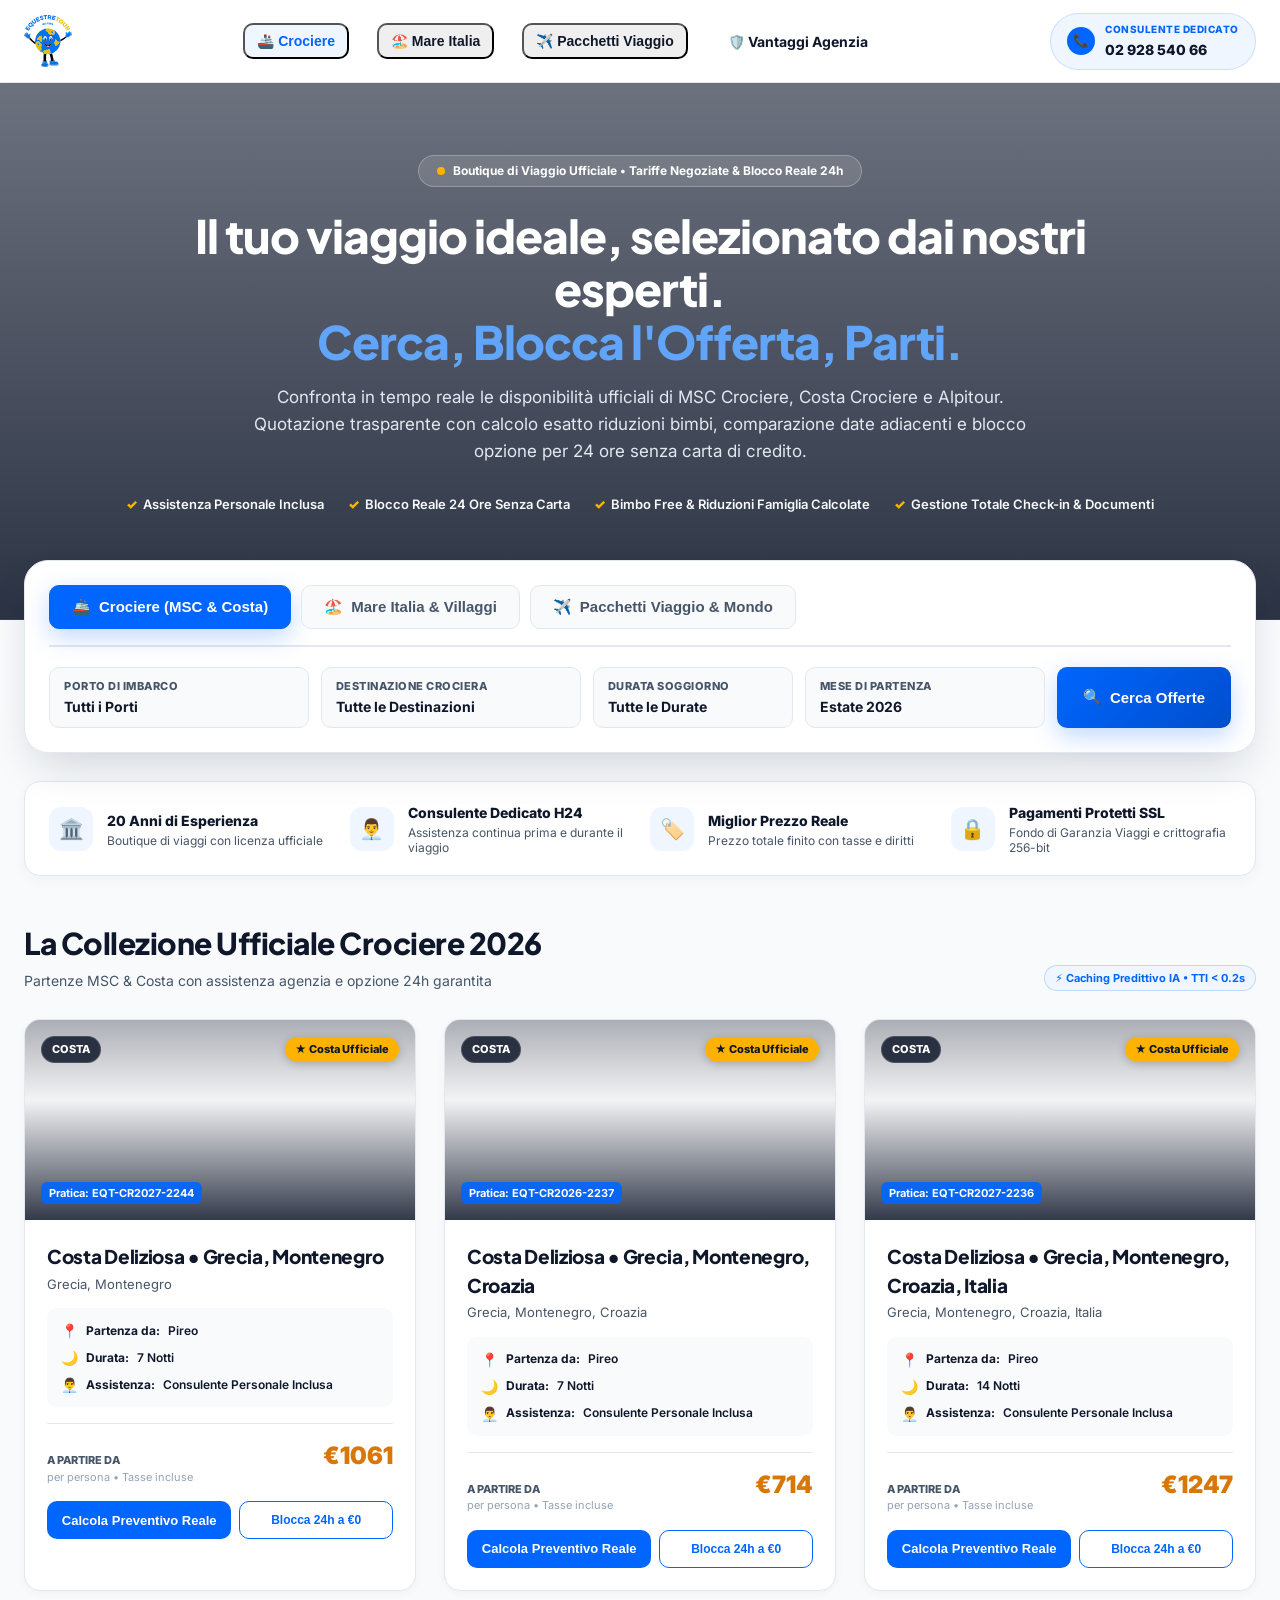
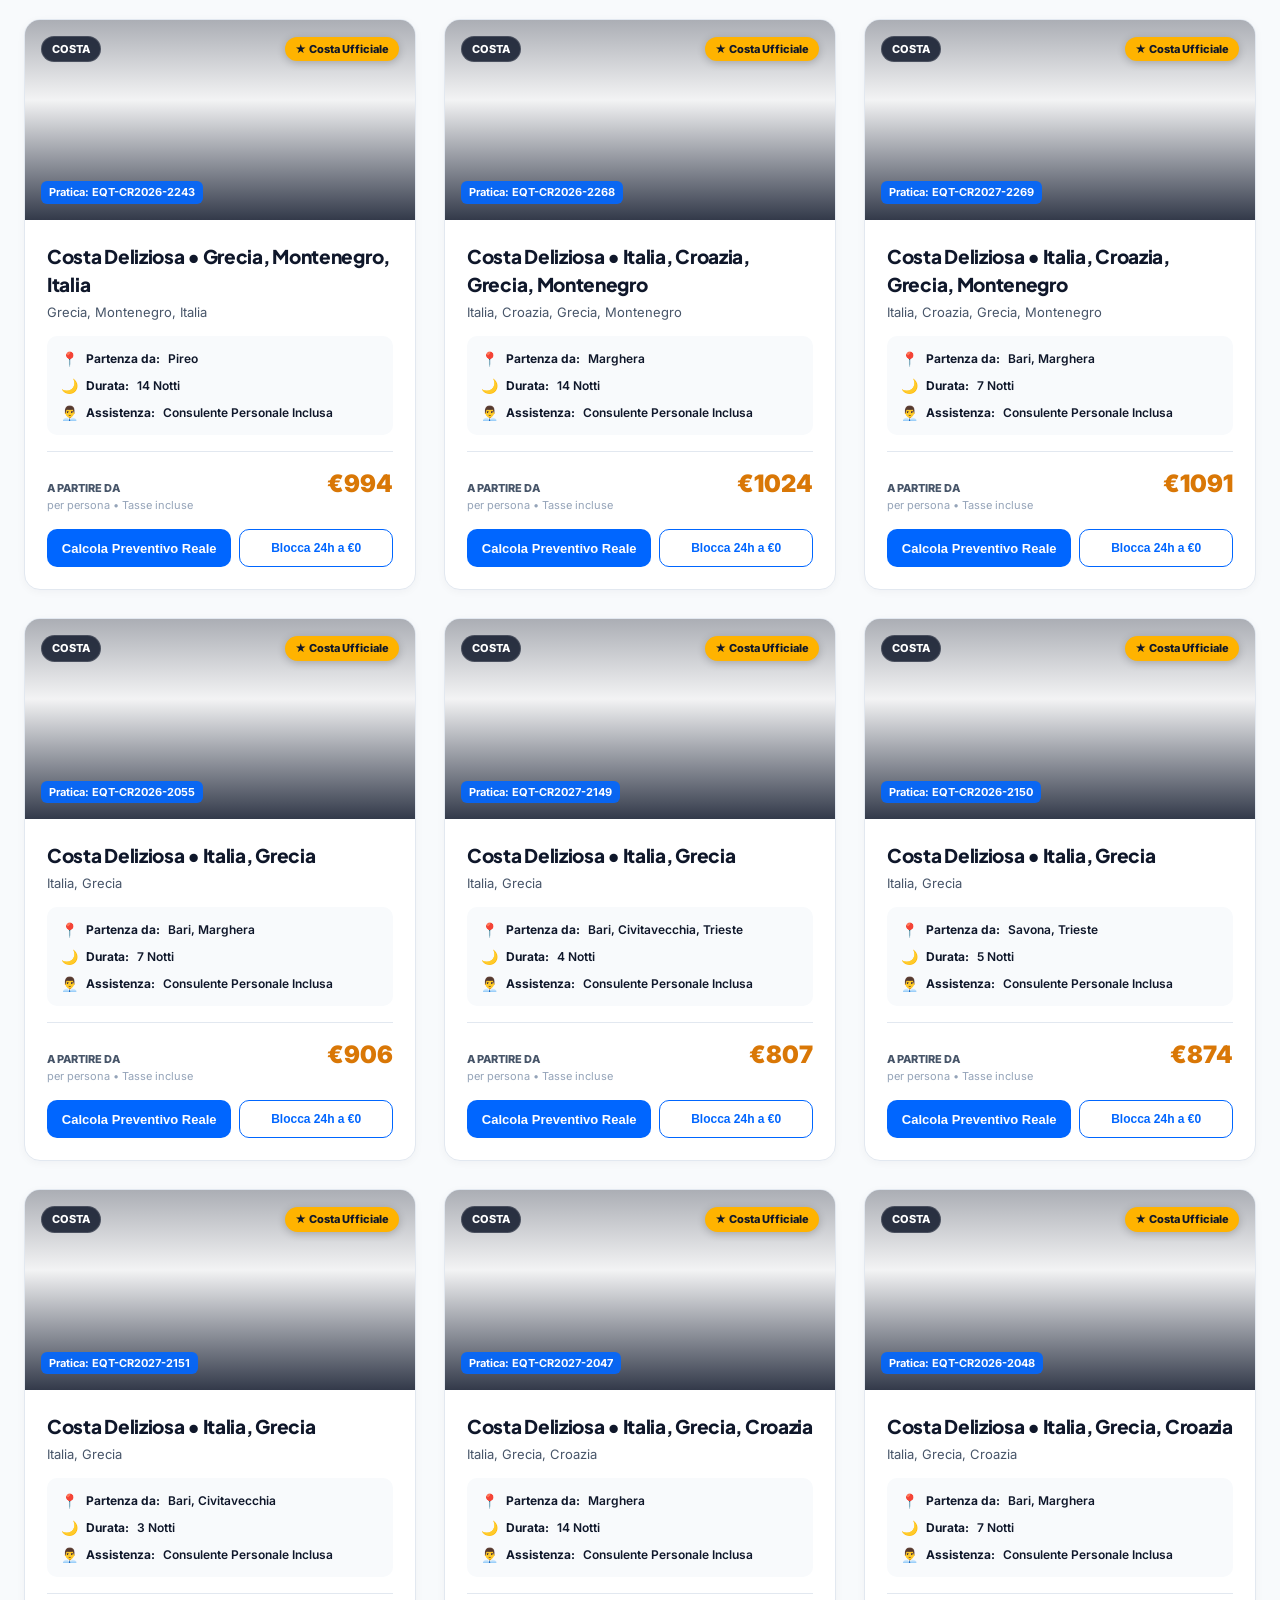
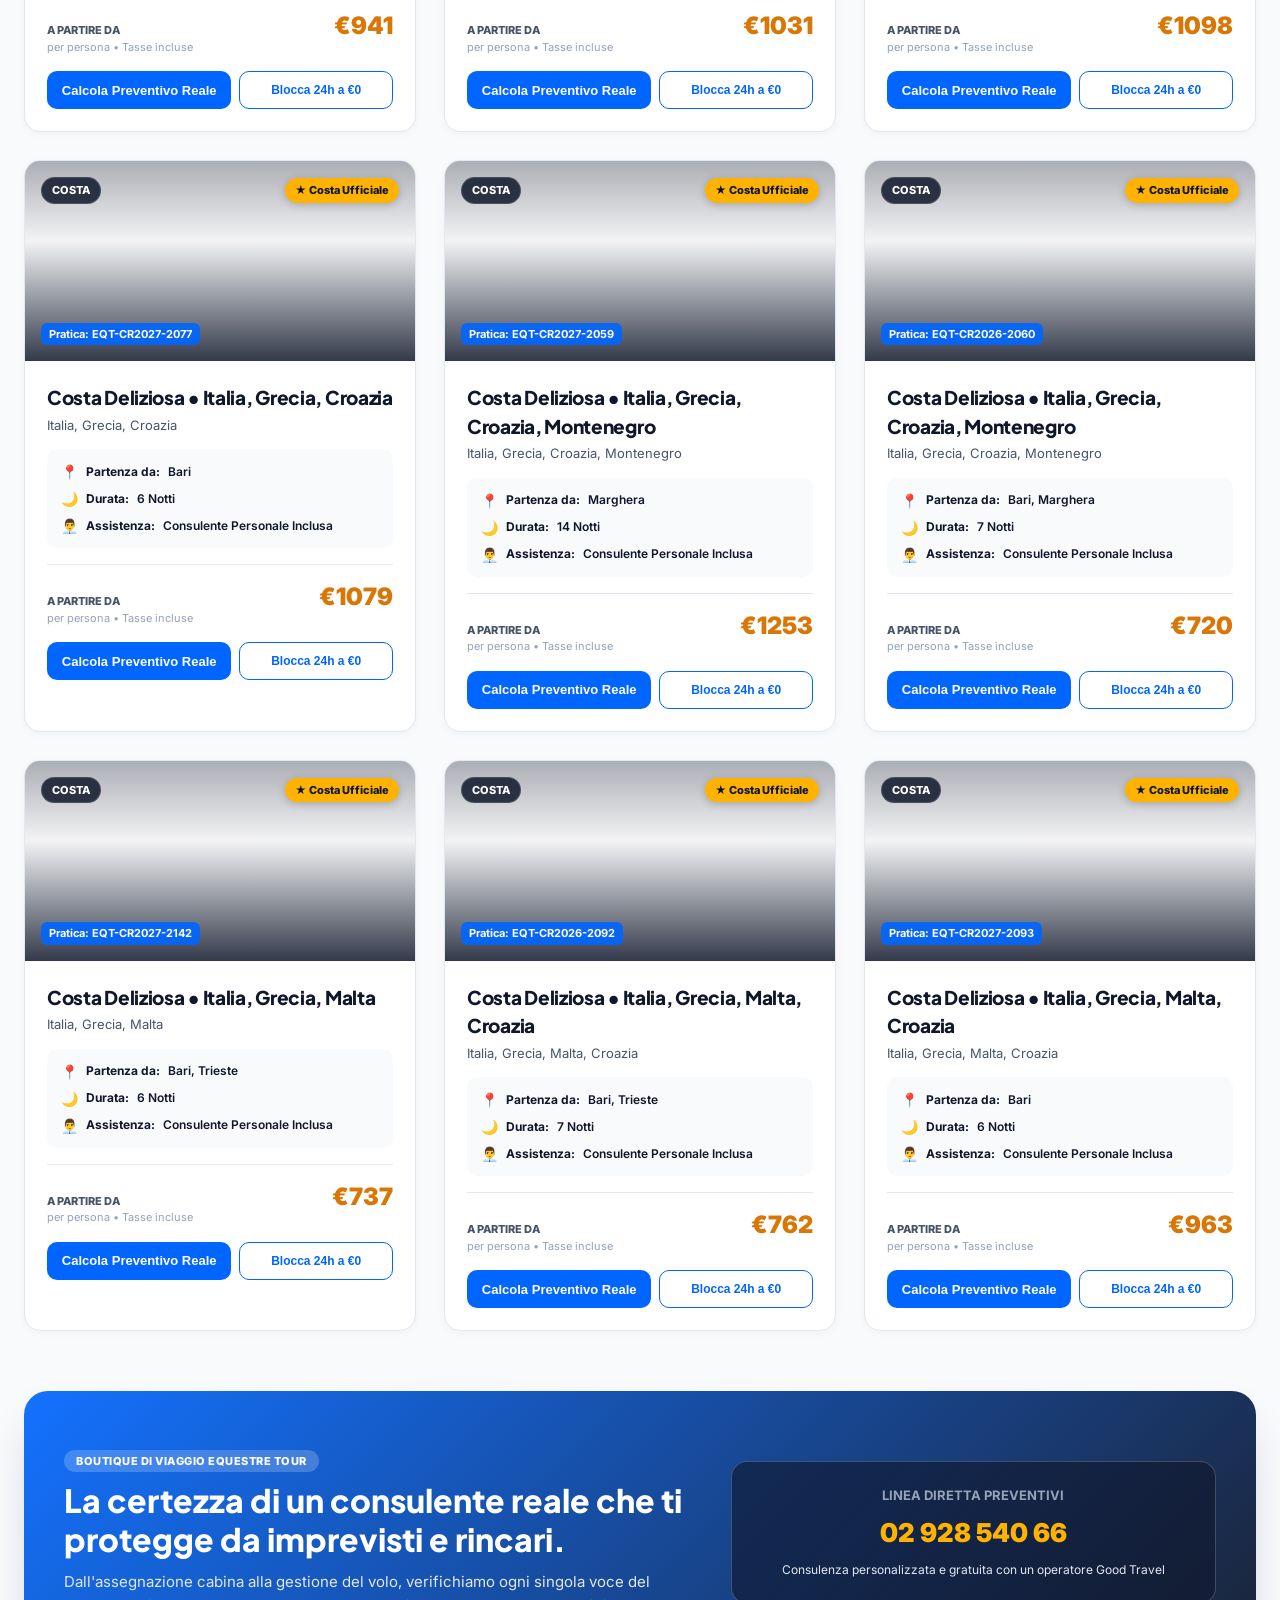
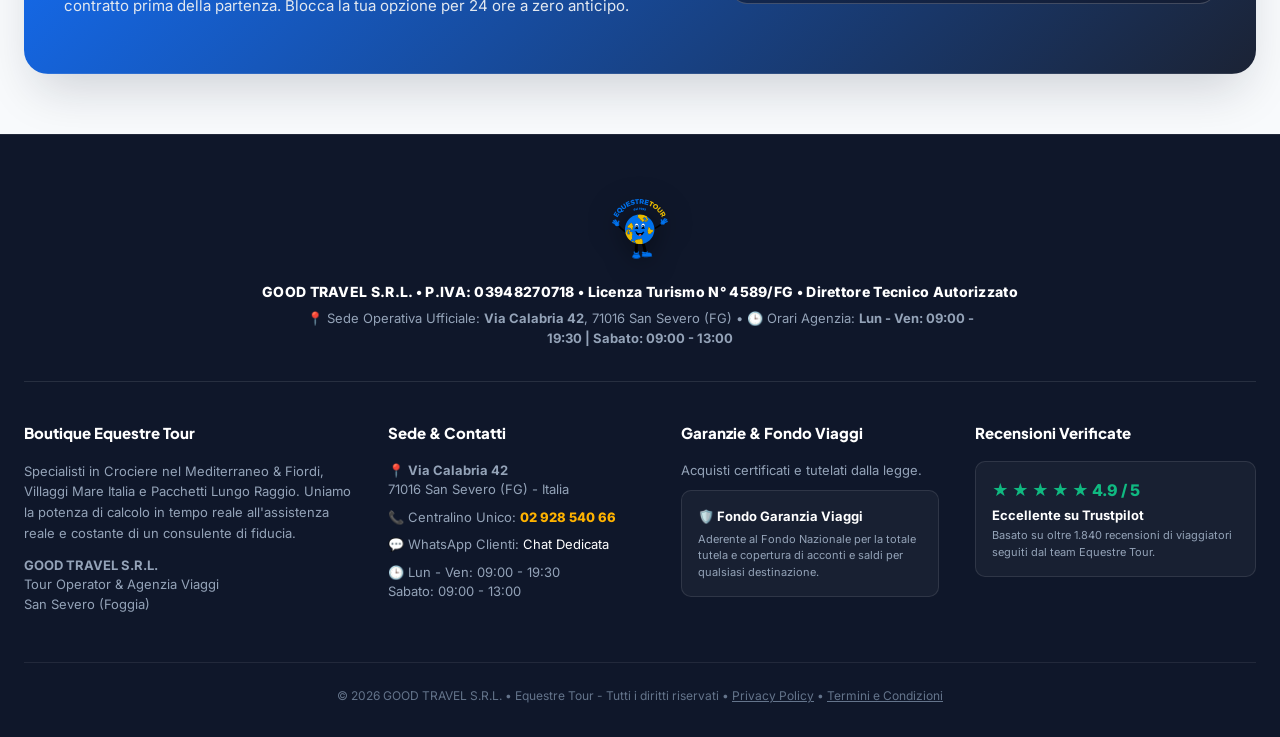
==== commit dac62a9e: "Fix sovrapposizione visiva: riordinamento hero, motore di ricerca a 3 tab e trust bar garanzie" ====
--- a/index.html
+++ b/index.html
@@ -166,7 +166,7 @@
                   url('https://images.unsplash.com/photo-1548574505-5e239809ee19?auto=format&fit=crop&w=2200&q=85');
       background-size: cover;
       background-position: center 35%;
-      padding: 72px 0 88px 0;
+      padding: 72px 0 105px 0;
       color: #FFFFFF;
       text-align: center;
     }
@@ -225,12 +225,29 @@
     }
     .hero-perk-item span { color: var(--secondary-gold); font-weight: 900; }
 
-    /* 3. TRUST BAR BOUTIQUE */
+    /* 3. MOTORE DI RICERCA UNIFICATO A 3 TAB */
+    .search-section {
+      margin-top: -60px;
+      position: relative;
+      z-index: 50;
+      margin-bottom: 28px;
+    }
+    .search-chamber {
+      background: #FFFFFF;
+      border-radius: var(--radius-lg);
+      box-shadow: 0 20px 45px -12px rgba(15, 23, 42, 0.18);
+      border: 1px solid var(--border-soft);
+      padding: 24px;
+    }
+
+    /* 4. TRUST BAR BOUTIQUE */
     .boutique-trust-bar {
       background: #FFFFFF;
-      border-bottom: 1px solid var(--border-soft);
-      padding: 16px 0;
-      box-shadow: var(--shadow-sm);
+      border: 1px solid var(--border-soft);
+      border-radius: var(--radius-md);
+      padding: 20px 24px;
+      margin-bottom: 45px;
+      box-shadow: 0 4px 14px rgba(15, 23, 42, 0.04);
     }
     .trust-grid {
       display: grid;
@@ -266,21 +283,6 @@
       color: var(--text-muted);
       display: block;
       line-height: 1.25;
-    }
-
-    /* 4. MOTORE DI RICERCA UNIFICATO A 3 TAB */
-    .search-section {
-      margin-top: -40px;
-      position: relative;
-      z-index: 50;
-      margin-bottom: 50px;
-    }
-    .search-chamber {
-      background: #FFFFFF;
-      border-radius: var(--radius-lg);
-      box-shadow: var(--shadow-xl);
-      border: 1px solid var(--border-soft);
-      padding: 24px;
     }
 
     /* TABS SELECTOR */
@@ -1250,6 +1252,8 @@
     }
     @media (max-width: 768px) {
       .header-nav { display: none; }
+      .search-section { margin-top: -25px; margin-bottom: 20px; }
+      .boutique-trust-bar { padding: 16px; margin-bottom: 30px; }
       .hero-main-title { font-size: 32px; }
       .trust-grid { grid-template-columns: 1fr; }
       .filters-grid { grid-template-columns: 1fr; }
@@ -1312,43 +1316,7 @@
     </div>
   </section>
 
-  <!-- 3. TRUST BAR BOUTIQUE -->
-  <section class="boutique-trust-bar" id="garanzie">
-    <div class="container">
-      <div class="trust-grid">
-        <div class="trust-item">
-          <div class="trust-icon-box">🏛️</div>
-          <div class="trust-content">
-            <strong>20 Anni di Esperienza</strong>
-            <small>Boutique di viaggi con licenza ufficiale</small>
-          </div>
-        </div>
-        <div class="trust-item">
-          <div class="trust-icon-box">👨‍💼</div>
-          <div class="trust-content">
-            <strong>Consulente Dedicato H24</strong>
-            <small>Assistenza continua prima e durante il viaggio</small>
-          </div>
-        </div>
-        <div class="trust-item">
-          <div class="trust-icon-box">🏷️</div>
-          <div class="trust-content">
-            <strong>Miglior Prezzo Reale</strong>
-            <small>Prezzo totale finito con tasse e diritti</small>
-          </div>
-        </div>
-        <div class="trust-item">
-          <div class="trust-icon-box">🔒</div>
-          <div class="trust-content">
-            <strong>Pagamenti Protetti SSL</strong>
-            <small>Fondo di Garanzia Viaggi e crittografia 256-bit</small>
-          </div>
-        </div>
-      </div>
-    </div>
-  </section>
-
-  <!-- 4. MOTORE DI RICERCA A 3 TAB UNIFICATO -->
+  <!-- 3. MOTORE DI RICERCA A 3 TAB UNIFICATO -->
   <div class="container search-section" id="ricerca-motore">
     <div class="search-chamber">
       
@@ -1452,6 +1420,42 @@
       </div>
 
     </div>
+  </div>
+
+  <!-- 4. TRUST BAR BOUTIQUE (GARANZIE) -->
+  <div class="container">
+    <section class="boutique-trust-bar" id="garanzie">
+      <div class="trust-grid">
+        <div class="trust-item">
+          <div class="trust-icon-box">🏛️</div>
+          <div class="trust-content">
+            <strong>20 Anni di Esperienza</strong>
+            <small>Boutique di viaggi con licenza ufficiale</small>
+          </div>
+        </div>
+        <div class="trust-item">
+          <div class="trust-icon-box">👨‍💼</div>
+          <div class="trust-content">
+            <strong>Consulente Dedicato H24</strong>
+            <small>Assistenza continua prima e durante il viaggio</small>
+          </div>
+        </div>
+        <div class="trust-item">
+          <div class="trust-icon-box">🏷️</div>
+          <div class="trust-content">
+            <strong>Miglior Prezzo Reale</strong>
+            <small>Prezzo totale finito con tasse e diritti</small>
+          </div>
+        </div>
+        <div class="trust-item">
+          <div class="trust-icon-box">🔒</div>
+          <div class="trust-content">
+            <strong>Pagamenti Protetti SSL</strong>
+            <small>Fondo di Garanzia Viaggi e crittografia 256-bit</small>
+          </div>
+        </div>
+      </div>
+    </section>
   </div>
 
   <!-- 5. VETRINA BOUTIQUE RISULTATI -->
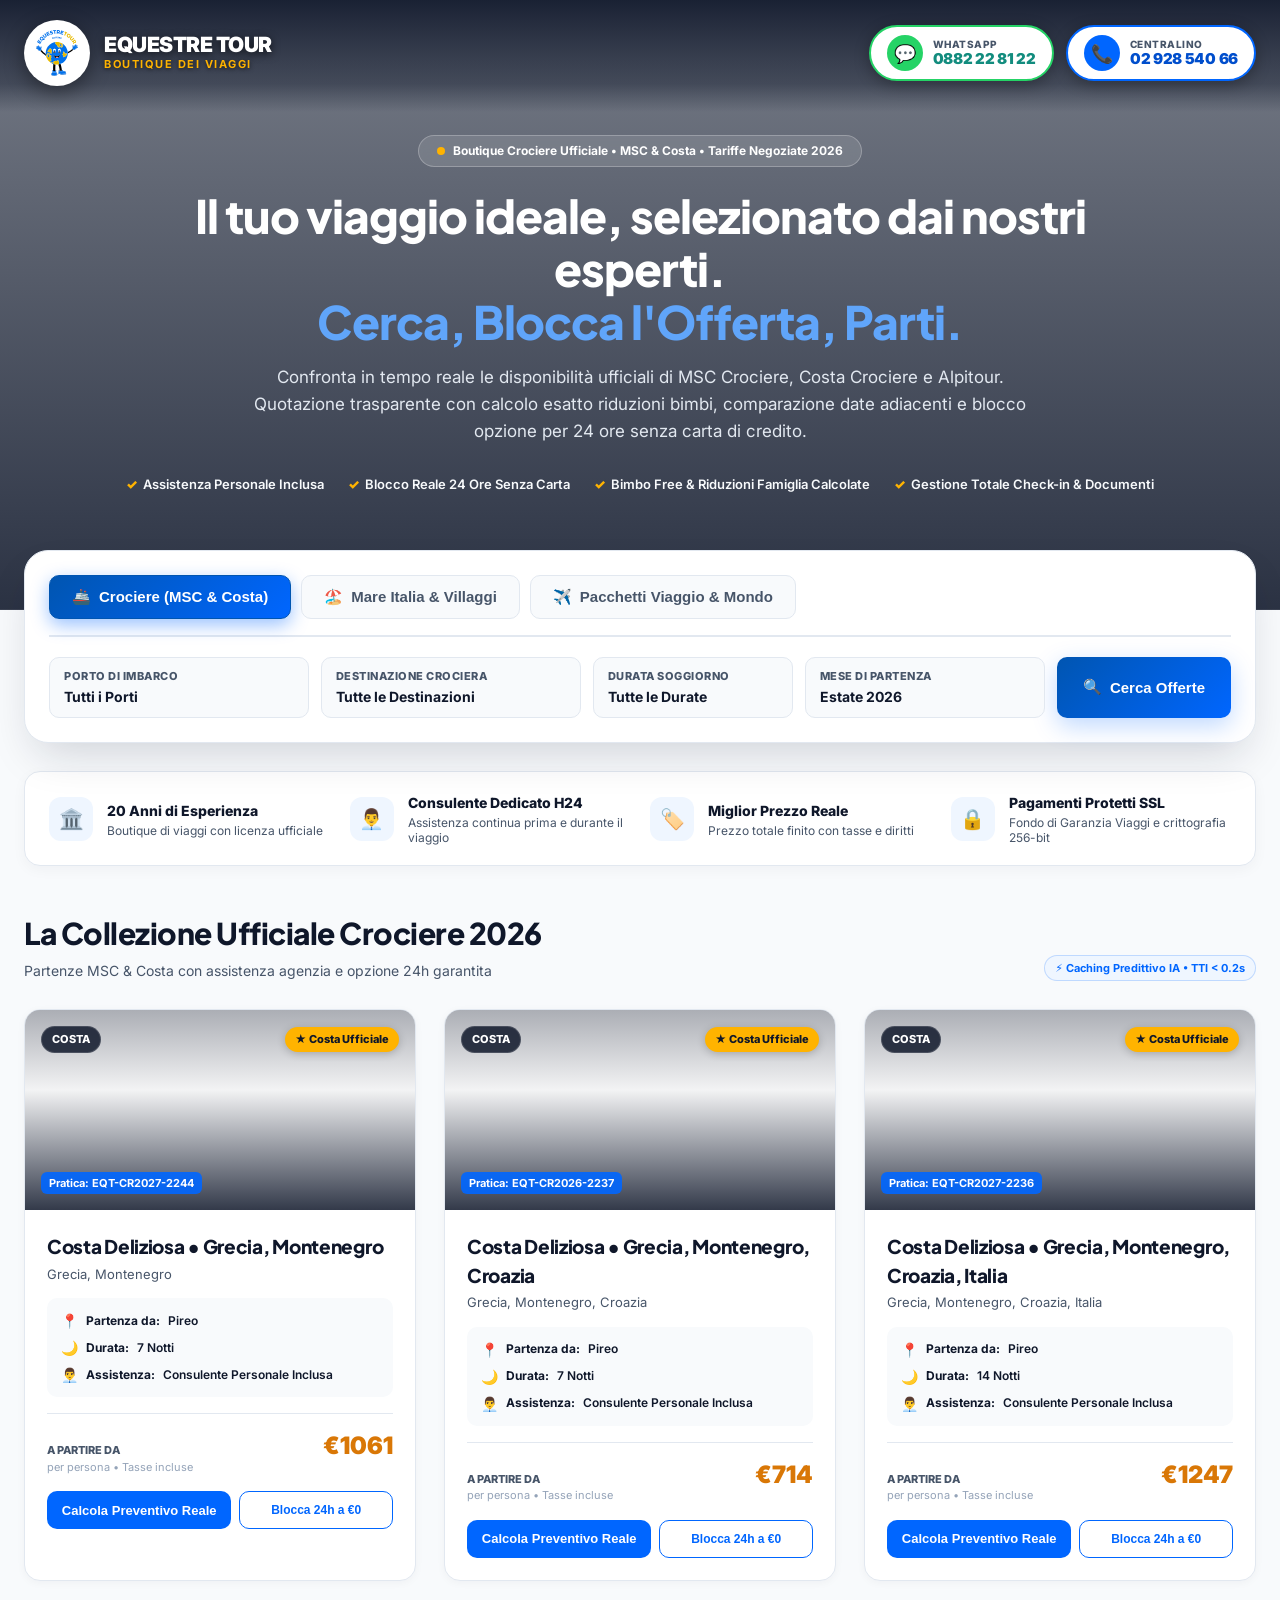
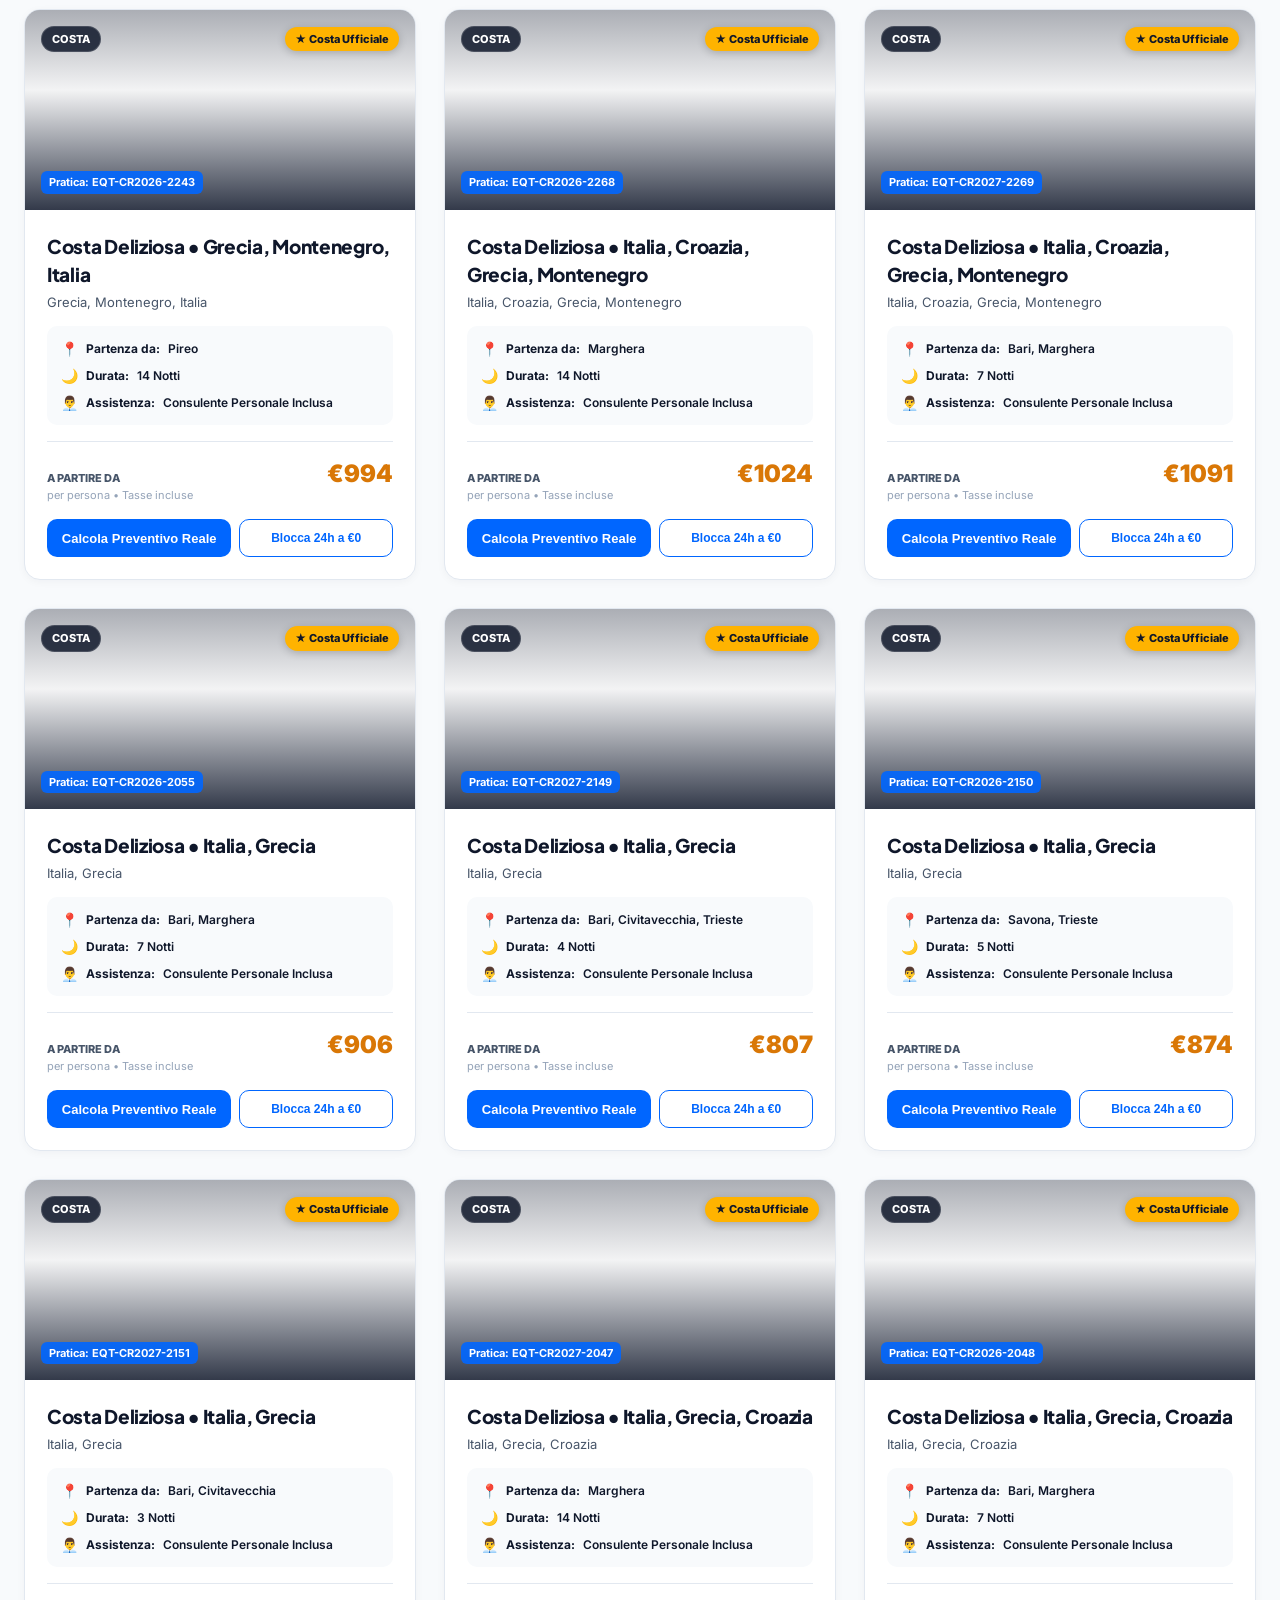
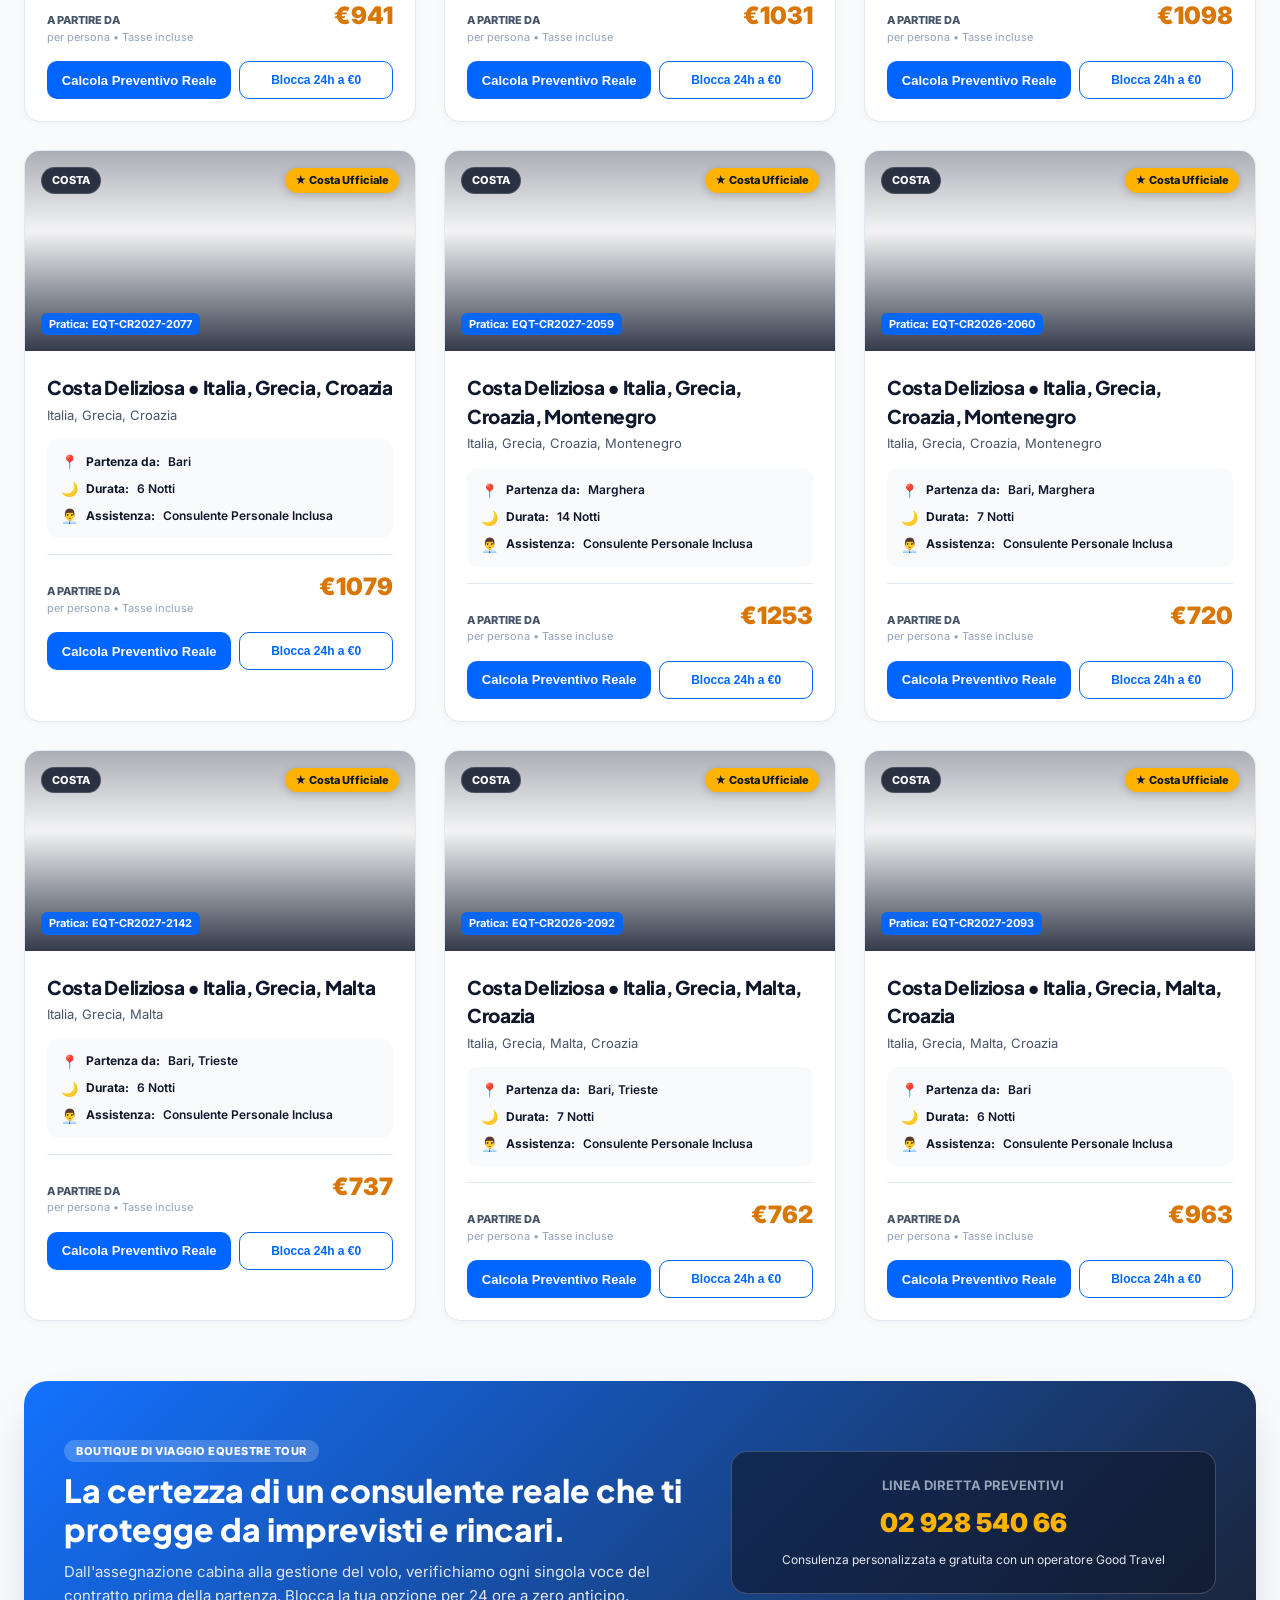
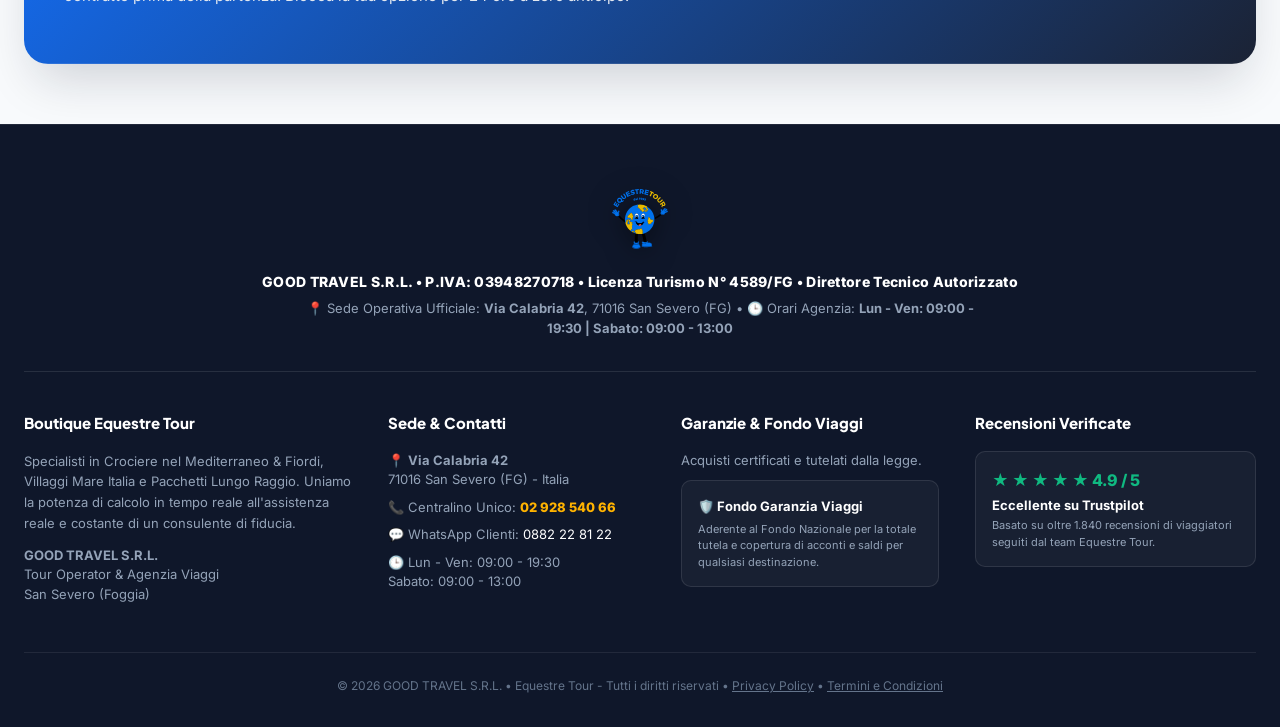
==== commit 8d7476d4: "Restyling Header & Temi: foto hero a schermo pieno, logo su cerchio bianco, doppio contatto WhatsApp" ====
--- a/index.html
+++ b/index.html
@@ -67,96 +67,144 @@
       padding: 0 24px;
     }
 
-    /* 1. HEADER BOUTIQUE STICKY */
+    /* 1. HEADER BOUTIQUE SU HERO FULL-BLEED (IMMAGINE FINO IN CIMA) */
     .site-header {
-      background: #FFFFFF;
-      border-bottom: 1px solid var(--border-soft);
-      position: sticky;
+      position: absolute;
       top: 0;
+      left: 0;
+      right: 0;
       z-index: 1000;
-      box-shadow: var(--shadow-sm);
+      background: linear-gradient(180deg, rgba(15, 23, 42, 0.90) 0%, rgba(15, 23, 42, 0.45) 75%, transparent 100%);
+      padding: 16px 0 22px 0;
+      border-bottom: none;
     }
     .header-inner {
       display: flex;
       align-items: center;
       justify-content: space-between;
-      height: 82px;
+      height: 74px;
     }
     .logo-link {
       display: inline-flex;
       align-items: center;
       text-decoration: none;
+      gap: 14px;
+    }
+    /* LOGO CON CERCHIO BIANCO SU FOTO FULL-SCREEN */
+    .logo-circle-badge {
+      width: 66px;
+      height: 66px;
+      border-radius: 50%;
+      background: #FFFFFF;
+      display: flex;
+      align-items: center;
+      justify-content: center;
+      box-shadow: 0 6px 20px rgba(0, 0, 0, 0.4);
+      border: 3px solid rgba(255, 255, 255, 0.95);
+      padding: 7px;
+      flex-shrink: 0;
+      transition: transform 0.25s ease, box-shadow 0.25s ease;
+    }
+    .logo-circle-badge:hover {
+      transform: scale(1.06);
+      box-shadow: 0 8px 24px rgba(0, 0, 0, 0.5);
     }
     .site-logo-img {
-      height: 52px;
-      width: auto;
+      width: 100%;
+      height: 100%;
       object-fit: contain;
     }
-    .header-nav {
-      display: flex;
-      align-items: center;
-      gap: 28px;
-    }
-    .header-nav-btn {
-      text-decoration: none;
-      color: var(--text-main);
+    .brand-title-box {
+      display: flex;
+      flex-direction: column;
+    }
+    .brand-title-main {
+      font-size: 21px;
+      font-weight: 900;
+      letter-spacing: -0.5px;
+      line-height: 1.1;
+      color: #FFFFFF;
+      text-shadow: 0 2px 8px rgba(0, 0, 0, 0.7);
+    }
+    .brand-title-sub {
+      font-size: 11px;
       font-weight: 700;
-      font-size: 14px;
-      padding: 8px 12px;
-      border-radius: var(--radius-sm);
-      transition: all 0.15s;
-      cursor: pointer;
-      display: flex;
-      align-items: center;
-      gap: 6px;
-    }
-    .header-nav-btn:hover, .header-nav-btn.active {
-      color: var(--primary-blue);
-      background: var(--primary-blue-light);
+      color: var(--secondary-gold);
+      letter-spacing: 1.5px;
+      text-transform: uppercase;
+      text-shadow: 0 1px 4px rgba(0, 0, 0, 0.7);
     }
     .header-actions {
       display: flex;
       align-items: center;
-      gap: 14px;
-    }
-    .phone-contact-pill {
+      gap: 12px;
+    }
+    .header-contact-pill {
       display: flex;
       align-items: center;
       gap: 10px;
       text-decoration: none;
-      background: var(--primary-blue-light);
       padding: 8px 16px;
       border-radius: var(--radius-full);
-      border: 1px solid rgba(0, 102, 255, 0.15);
-      transition: all 0.2s;
-    }
-    .phone-contact-pill:hover {
-      background: #DBEAFE;
-      transform: translateY(-1px);
-    }
-    .phone-icon-box {
-      width: 28px;
-      height: 28px;
+      box-shadow: 0 4px 15px rgba(0, 0, 0, 0.3);
+      transition: transform 0.2s, box-shadow 0.2s;
+    }
+    .header-contact-pill:hover {
+      transform: translateY(-2px);
+      box-shadow: 0 6px 20px rgba(0, 0, 0, 0.4);
+    }
+    .whatsapp-pill {
+      background: #FFFFFF;
+      border: 2px solid #25D366;
+    }
+    .whatsapp-icon {
+      width: 36px;
+      height: 36px;
+      border-radius: 50%;
+      background: #25D366;
+      color: #FFFFFF;
+      display: flex;
+      align-items: center;
+      justify-content: center;
+      font-size: 18px;
+    }
+    .whatsapp-pill strong {
+      color: #128C7E;
+    }
+    .phone-pill {
+      background: #FFFFFF;
+      border: 2px solid var(--primary-blue);
+    }
+    .phone-icon {
+      width: 36px;
+      height: 36px;
+      border-radius: 50%;
       background: var(--primary-blue);
-      color: #FFF;
-      border-radius: 50%;
+      color: #FFFFFF;
       display: flex;
       align-items: center;
       justify-content: center;
-      font-size: 13px;
-    }
-    .phone-texts small {
+      font-size: 18px;
+    }
+    .phone-pill strong {
+      color: var(--primary-blue-dark);
+    }
+    .contact-texts {
+      display: flex;
+      flex-direction: column;
+      line-height: 1.15;
+    }
+    .contact-texts small {
       font-size: 10px;
+      font-weight: 800;
       text-transform: uppercase;
-      font-weight: 800;
-      color: var(--primary-blue);
       letter-spacing: 0.5px;
-      display: block;
-    }
-    .phone-texts strong {
-      font-size: 14px;
-      font-weight: 800;
-      color: var(--text-main);
+      color: var(--text-muted);
+    }
+    .contact-texts strong {
+      font-size: 15px;
+      font-weight: 900;
+      letter-spacing: -0.3px;
     }
 
     /* 2. HERO WIDESCREEN AD ALTO IMPATTO */
@@ -166,7 +214,7 @@
                   url('https://images.unsplash.com/photo-1548574505-5e239809ee19?auto=format&fit=crop&w=2200&q=85');
       background-size: cover;
       background-position: center 35%;
-      padding: 72px 0 105px 0;
+      padding: 135px 0 115px 0; transition: background 0.5s ease-in-out;
       color: #FFFFFF;
       text-align: center;
     }
@@ -283,6 +331,77 @@
       color: var(--text-muted);
       display: block;
       line-height: 1.25;
+    }
+
+    
+    /* TEMI DISTINTIVI PER LE 3 MACRO-AREE (CROCIERE / MARE ITALIA / PACCHETTI) */
+    #tab-btn-crociere.active {
+      background: linear-gradient(135deg, #0055B1 0%, #0066FF 100%) !important;
+      color: #FFFFFF !important;
+      border-color: #0055B1 !important;
+      box-shadow: 0 6px 18px rgba(0, 102, 255, 0.4) !important;
+    }
+    #tab-btn-mare_italia.active {
+      background: linear-gradient(135deg, #0284C7 0%, #0D9488 100%) !important;
+      color: #FFFFFF !important;
+      border-color: #0D9488 !important;
+      box-shadow: 0 6px 18px rgba(13, 148, 136, 0.4) !important;
+    }
+    #tab-btn-pacchetti.active {
+      background: linear-gradient(135deg, #4F46E5 0%, #7C3AED 100%) !important;
+      color: #FFFFFF !important;
+      border-color: #6366F1 !important;
+      box-shadow: 0 6px 18px rgba(99, 102, 241, 0.4) !important;
+    }
+
+    /* ACCENTO PULSANTE CERCA PER CATEGORIA */
+    .btn-search-trigger.theme-crociere {
+      background: linear-gradient(135deg, #0055B1 0%, #0066FF 100%);
+    }
+    .btn-search-trigger.theme-mare_italia {
+      background: linear-gradient(135deg, #0284C7 0%, #0D9488 100%);
+      box-shadow: 0 4px 14px rgba(13, 148, 136, 0.35);
+    }
+    .btn-search-trigger.theme-pacchetti {
+      background: linear-gradient(135deg, #4F46E5 0%, #7C3AED 100%);
+      box-shadow: 0 4px 14px rgba(99, 102, 241, 0.35);
+    }
+
+    /* CARD THEMES */
+    .card-theme-crociere {
+      border-top: 4px solid #0066FF !important;
+    }
+    .card-theme-crociere .badge-collection {
+      background: #0066FF !important;
+    }
+    .card-theme-crociere .btn-card-personalize {
+      background: #0066FF !important;
+    }
+
+    .card-theme-mare_italia {
+      border-top: 4px solid #0D9488 !important;
+    }
+    .card-theme-mare_italia .badge-collection {
+      background: linear-gradient(135deg, #0284C7, #0D9488) !important;
+    }
+    .card-theme-mare_italia .btn-card-personalize {
+      background: linear-gradient(135deg, #0284C7, #0D9488) !important;
+    }
+    .card-theme-mare_italia .card-ship-title {
+      color: #0F766E !important;
+    }
+
+    .card-theme-pacchetti {
+      border-top: 4px solid #6366F1 !important;
+    }
+    .card-theme-pacchetti .badge-collection {
+      background: linear-gradient(135deg, #4F46E5, #7C3AED) !important;
+    }
+    .card-theme-pacchetti .btn-card-personalize {
+      background: linear-gradient(135deg, #4F46E5, #7C3AED) !important;
+    }
+    .card-theme-pacchetti .card-ship-title {
+      color: #4338CA !important;
     }
 
     /* TABS SELECTOR */
@@ -1251,7 +1370,15 @@
       .footer-grid { grid-template-columns: 1fr 1fr; }
     }
     @media (max-width: 768px) {
-      .header-nav { display: none; }
+      @media (max-width: 768px) {
+      .site-header { padding: 10px 0; }
+      .header-inner { flex-direction: column; height: auto; gap: 12px; }
+      .logo-circle-badge { width: 52px; height: 52px; }
+      .brand-title-main { font-size: 17px; }
+      .header-actions { width: 100%; justify-content: center; flex-wrap: wrap; gap: 8px; }
+      .header-contact-pill { padding: 6px 12px; }
+      .contact-texts strong { font-size: 13px; }
+      .hero-widescreen { padding: 160px 0 80px 0; }
       .search-section { margin-top: -25px; margin-bottom: 20px; }
       .boutique-trust-bar { padding: 16px; margin-bottom: 30px; }
       .hero-main-title { font-size: 32px; }
@@ -1269,26 +1396,38 @@
 </head>
 <body>
 
-  <!-- 1. HEADER BOUTIQUE STICKY -->
+  <!-- 1. HEADER BOUTIQUE SU HERO FULL-BLEED (IMMAGINE FINO IN CIMA) -->
   <header class="site-header">
     <div class="container">
       <div class="header-inner">
-        <a href="/" class="logo-link">
-          <img src="https://www.equestretour.com/images/logo.svg" alt="Equestre Tour" class="site-logo-img" onerror="this.src='images/logo.svg'">
+        <a href="/" class="logo-link" title="Equestre Tour - Home">
+          <div class="logo-circle-badge">
+            <img src="https://www.equestretour.com/images/logo.svg" alt="Equestre Tour" class="site-logo-img" onerror="this.src='images/logo.svg'">
+          </div>
+          <div class="brand-title-box">
+            <span class="brand-title-main">EQUESTRE TOUR</span>
+            <span class="brand-title-sub">Boutique dei Viaggi</span>
+          </div>
         </a>
-        
-        <nav class="header-nav">
-          <button type="button" class="header-nav-btn active" onclick="switchMacroTab('crociere')">🚢 Crociere</button>
-          <button type="button" class="header-nav-btn" onclick="switchMacroTab('mare_italia')">🏖️ Mare Italia</button>
-          <button type="button" class="header-nav-btn" onclick="switchMacroTab('pacchetti')">✈️ Pacchetti Viaggio</button>
-          <a href="#garanzie" class="header-nav-btn">🛡️ Vantaggi Agenzia</a>
-        </nav>
-
+
+        <!-- CONTATTI BEN VISIBILI: WHATSAPP E CENTRALINO -->
         <div class="header-actions">
-          <a href="tel:0292854066" class="phone-contact-pill">
-            <div class="phone-icon-box">📞</div>
-            <div class="phone-texts">
-              <small>Consulente Dedicato</small>
+          <a href="https://wa.me/390882228122?text=Salve,%20vorrei%20informazioni%20su%20un%20viaggio%20con%20Equestre%20Tour" target="_blank" rel="noopener" class="header-contact-pill whatsapp-pill" title="Scrivici su WhatsApp">
+            <div class="contact-icon-box whatsapp-icon">
+              💬
+            </div>
+            <div class="contact-texts">
+              <small>WhatsApp</small>
+              <strong>0882 22 81 22</strong>
+            </div>
+          </a>
+
+          <a href="tel:0292854066" class="header-contact-pill phone-pill" title="Chiama il nostro centralino">
+            <div class="contact-icon-box phone-icon">
+              📞
+            </div>
+            <div class="contact-texts">
+              <small>Centralino</small>
               <strong>02 928 540 66</strong>
             </div>
           </a>
@@ -1298,11 +1437,11 @@
   </header>
 
   <!-- 2. HERO WIDESCREEN AD ALTO IMPATTO -->
-  <section class="hero-widescreen">
+  <section class="hero-widescreen" id="hero-banner">
     <div class="container">
       <div class="hero-badge-pill">
         <div class="hero-badge-dot"></div>
-        <span>Boutique di Viaggio Ufficiale • Tariffe Negoziate & Blocco Reale 24h</span>
+        <span id="hero-badge-text">Boutique di Viaggio Ufficiale • Tariffe Negoziate & Blocco Reale 24h</span>
       </div>
       <h1 class="hero-main-title">Il tuo viaggio ideale, selezionato dai nostri esperti.<br><span>Cerca, Blocca l'Offerta, Parti.</span></h1>
       <p class="hero-subtitle">Confronta in tempo reale le disponibilità ufficiali di MSC Crociere, Costa Crociere e Alpitour. Quotazione trasparente con calcolo esatto riduzioni bimbi, comparazione date adiacenti e blocco opzione per 24 ore senza carta di credito.</p>
@@ -1765,7 +1904,7 @@
             <a href="tel:0292854066" class="btn-exit-hold24" style="text-decoration:none; display:inline-flex; align-items:center; gap:6px;">
               📞 Linea Assistenza: 02 928 540 66
             </a>
-            <a href="https://wa.me/390292854066" target="_blank" class="btn-exit-checkout" style="text-decoration:none; display:inline-flex; align-items:center; gap:6px; background:#10B981;">
+            <a href="https://wa.me/390882228122?text=Salve,%20vorrei%20informazioni" target="_blank" class="btn-exit-checkout" style="text-decoration:none; display:inline-flex; align-items:center; gap:6px; background:#10B981;">
               💬 Assistenza WhatsApp
             </a>
           </div>
@@ -1801,7 +1940,7 @@
           <h4>Sede & Contatti</h4>
           <p style="margin-bottom: 8px;">📍 <strong>Via Calabria 42</strong><br>71016 San Severo (FG) - Italia</p>
           <p style="margin-bottom: 8px;">📞 Centralino Unico: <a href="tel:0292854066" style="color:var(--secondary-gold); font-weight:800;">02 928 540 66</a></p>
-          <p style="margin-bottom: 8px;">💬 WhatsApp Clienti: <a href="https://wa.me/390292854066" target="_blank" style="color:#FFF;">Chat Dedicata</a></p>
+          <p style="margin-bottom: 8px;">💬 WhatsApp Clienti: <a href="https://wa.me/390882228122?text=Salve,%20vorrei%20informazioni" target="_blank" style="color:#FFF;">0882 22 81 22</a></p>
           <p>🕒 Lun - Ven: 09:00 - 19:30<br>Sabato: 09:00 - 13:00</p>
         </div>
 
@@ -1861,21 +2000,42 @@
       const title = document.getElementById('showcase-title');
       const subtitle = document.getElementById('showcase-subtitle');
 
+      const heroBanner = document.getElementById('hero-banner');
+      const heroBadge = document.getElementById('hero-badge-text');
+      const searchTriggerBtn = document.querySelector('.btn-search-trigger');
+
+      if (searchTriggerBtn) {
+        searchTriggerBtn.classList.remove('theme-crociere', 'theme-mare_italia', 'theme-pacchetti');
+        searchTriggerBtn.classList.add(`theme-${tabKey}`);
+      }
+
       if (tabKey === 'crociere') {
         lblPort.textContent = 'Porto di Imbarco';
         lblDest.textContent = 'Destinazione Crociera';
         title.textContent = 'La Collezione Ufficiale Crociere 2026';
         subtitle.textContent = 'Partenze MSC & Costa con assistenza agenzia e opzione 24h garantita';
+        if (heroBanner) {
+          heroBanner.style.backgroundImage = "linear-gradient(180deg, rgba(15, 23, 42, 0.55) 0%, rgba(15, 23, 42, 0.88) 100%), url('https://images.unsplash.com/photo-1548574505-5e239809ee19?auto=format&fit=crop&w=2200&q=85')";
+        }
+        if (heroBadge) heroBadge.textContent = "Boutique Crociere Ufficiale • MSC & Costa • Tariffe Negoziate 2026";
       } else if (tabKey === 'mare_italia') {
         lblPort.textContent = 'Porto / Aeroporto / Auto';
         lblDest.textContent = 'Regione / Isola';
         title.textContent = 'I Migliori Villaggi Mare Italia (Alpitour & Selezioni)';
         subtitle.textContent = 'Sardegna, Sicilia, Puglia e Calabria con Bimbo Free e Formula All-Inclusive';
+        if (heroBanner) {
+          heroBanner.style.backgroundImage = "linear-gradient(180deg, rgba(15, 23, 42, 0.55) 0%, rgba(15, 23, 42, 0.88) 100%), url('https://images.unsplash.com/photo-1507525428034-b723cf961d3e?auto=format&fit=crop&w=2200&q=85')";
+        }
+        if (heroBadge) heroBadge.textContent = "Villaggi & Resort Mare Italia • Formula Bimbo Gratis • Spiaggia Inclusa";
       } else {
         lblPort.textContent = 'Aeroporto di Partenza';
         lblDest.textContent = 'Destinazione Mondo';
         title.textContent = 'Pacchetti Vacanza & Grandi Viaggi';
         subtitle.textContent = 'Zanzibar, Mar Rosso, Maldive, Caraibi e Tour Giappone con voli e guide inclusi';
+        if (heroBanner) {
+          heroBanner.style.backgroundImage = "linear-gradient(180deg, rgba(15, 23, 42, 0.55) 0%, rgba(15, 23, 42, 0.88) 100%), url('https://images.unsplash.com/photo-1512100356356-de1b84283e18?auto=format&fit=crop&w=2200&q=85')";
+        }
+        if (heroBadge) heroBadge.textContent = "Grandi Viaggi & Tour del Mondo • Volo + Resort + Assistenza Esclusiva";
       }
 
       initFilterDropdowns();
@@ -2094,7 +2254,7 @@
         const whiteLabelCategory = item.operator || item.company || 'Boutique EquestreTour';
 
         return `
-          <div class="boutique-card" onmouseenter="AIPredictiveCache.warmupOffer('${item.id}')">
+          <div class="boutique-card card-theme-' + currentMacroTab + '" onmouseenter="AIPredictiveCache.warmupOffer('${item.id}')">
             <div>
               <div class="card-photo-wrapper" style="background-image: url('${item.image}');">
                 <div class="card-top-badges">
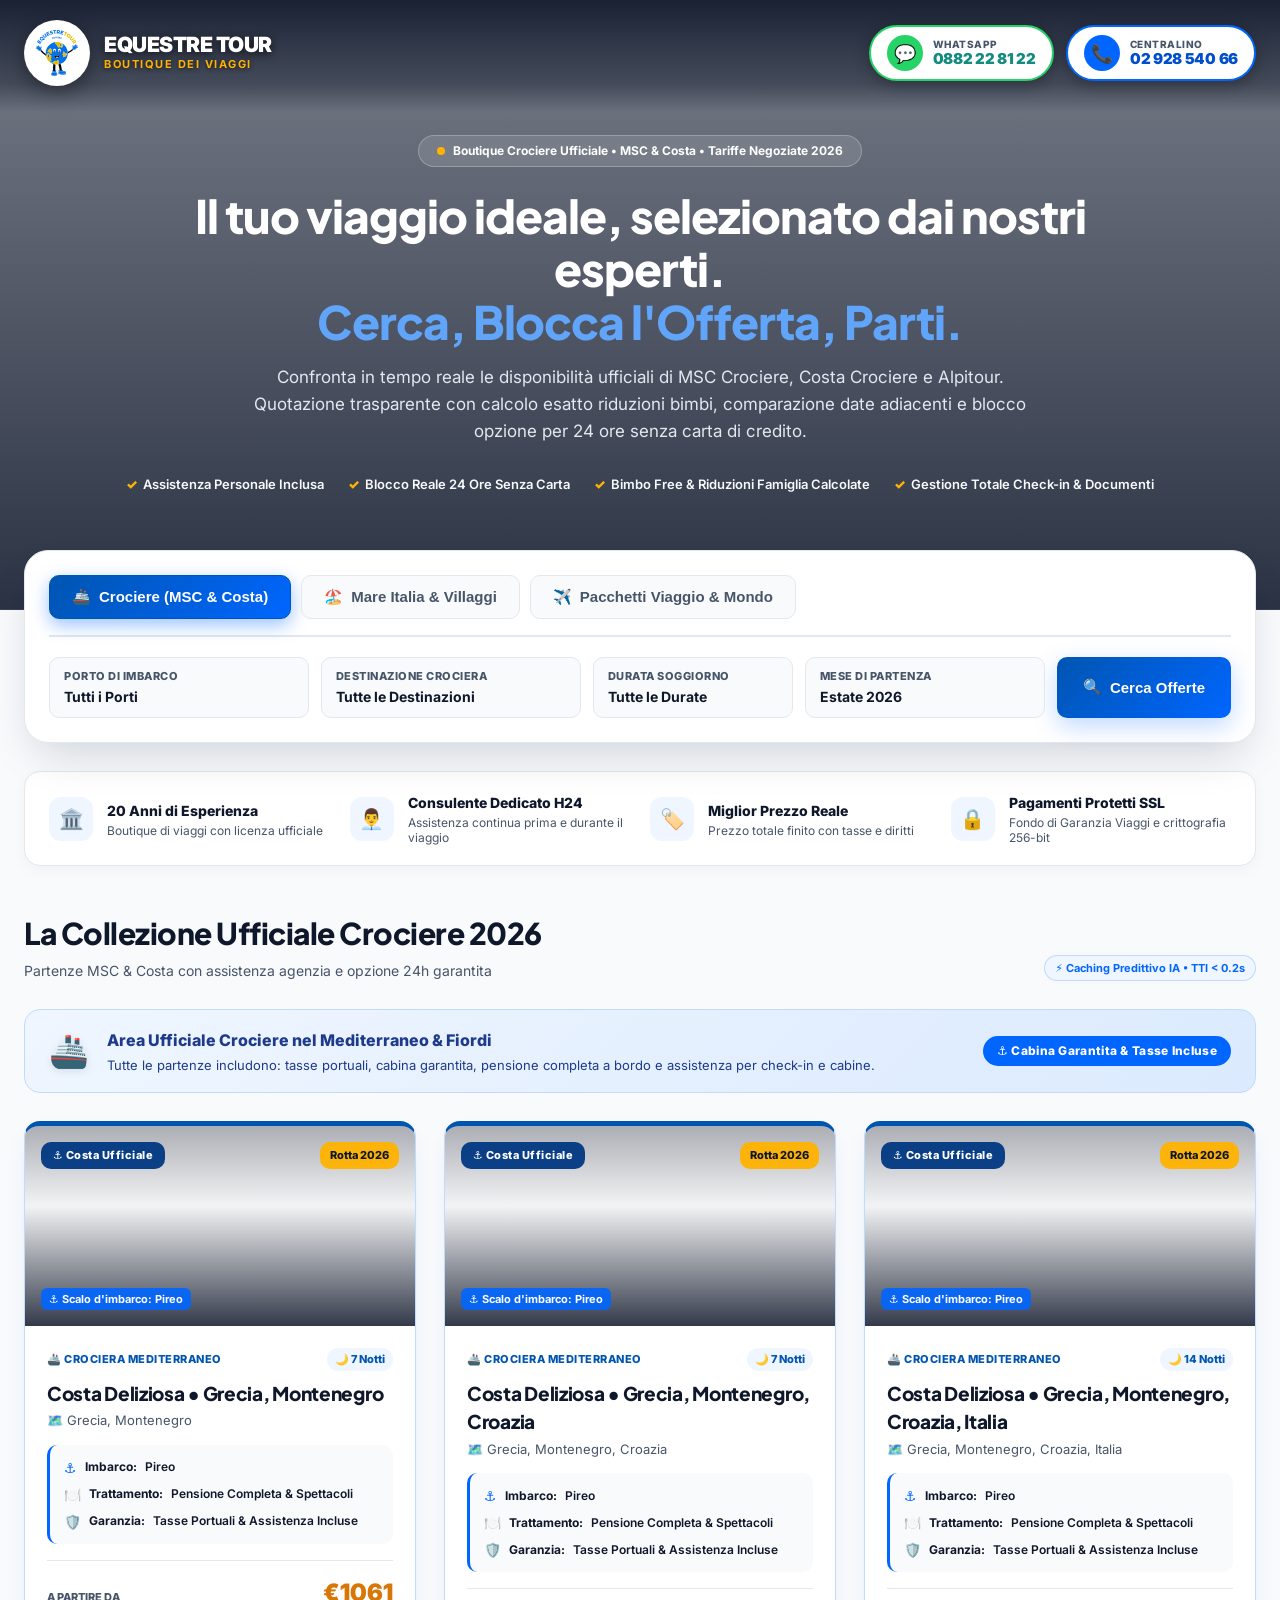
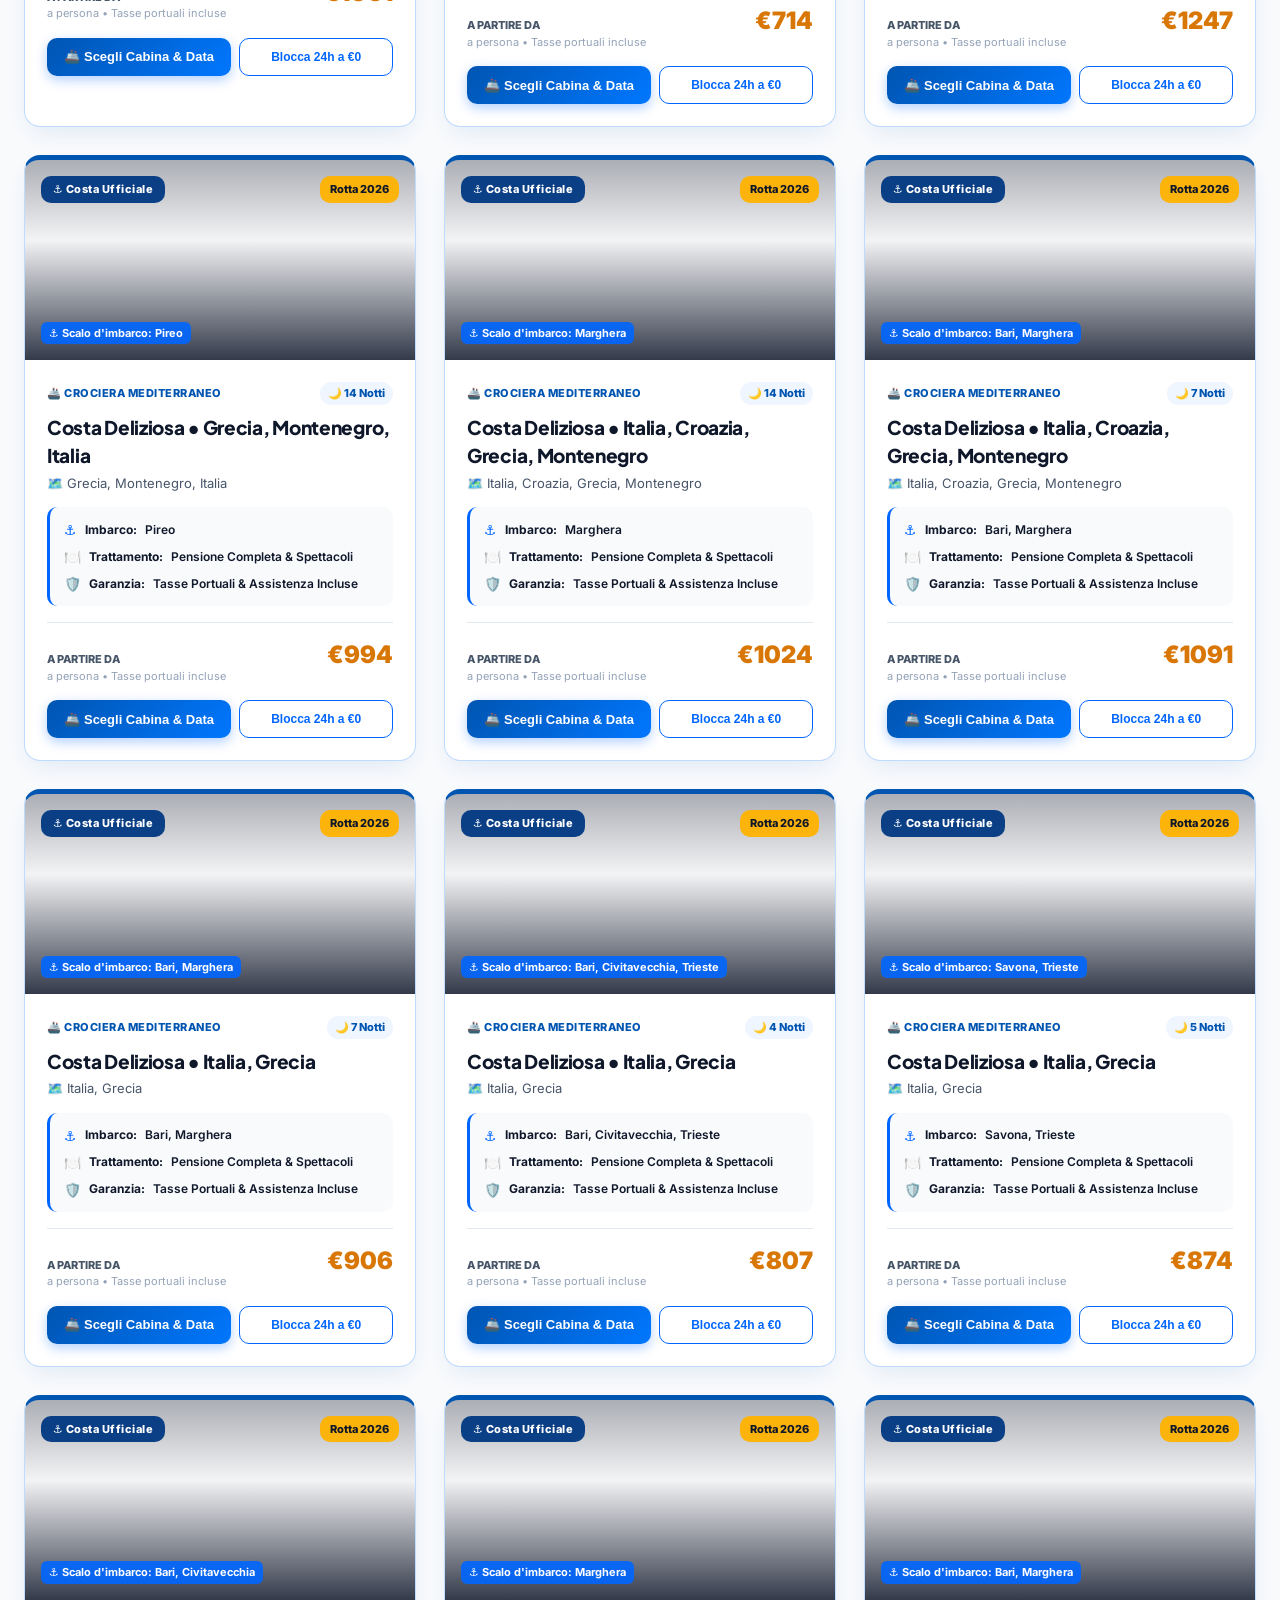
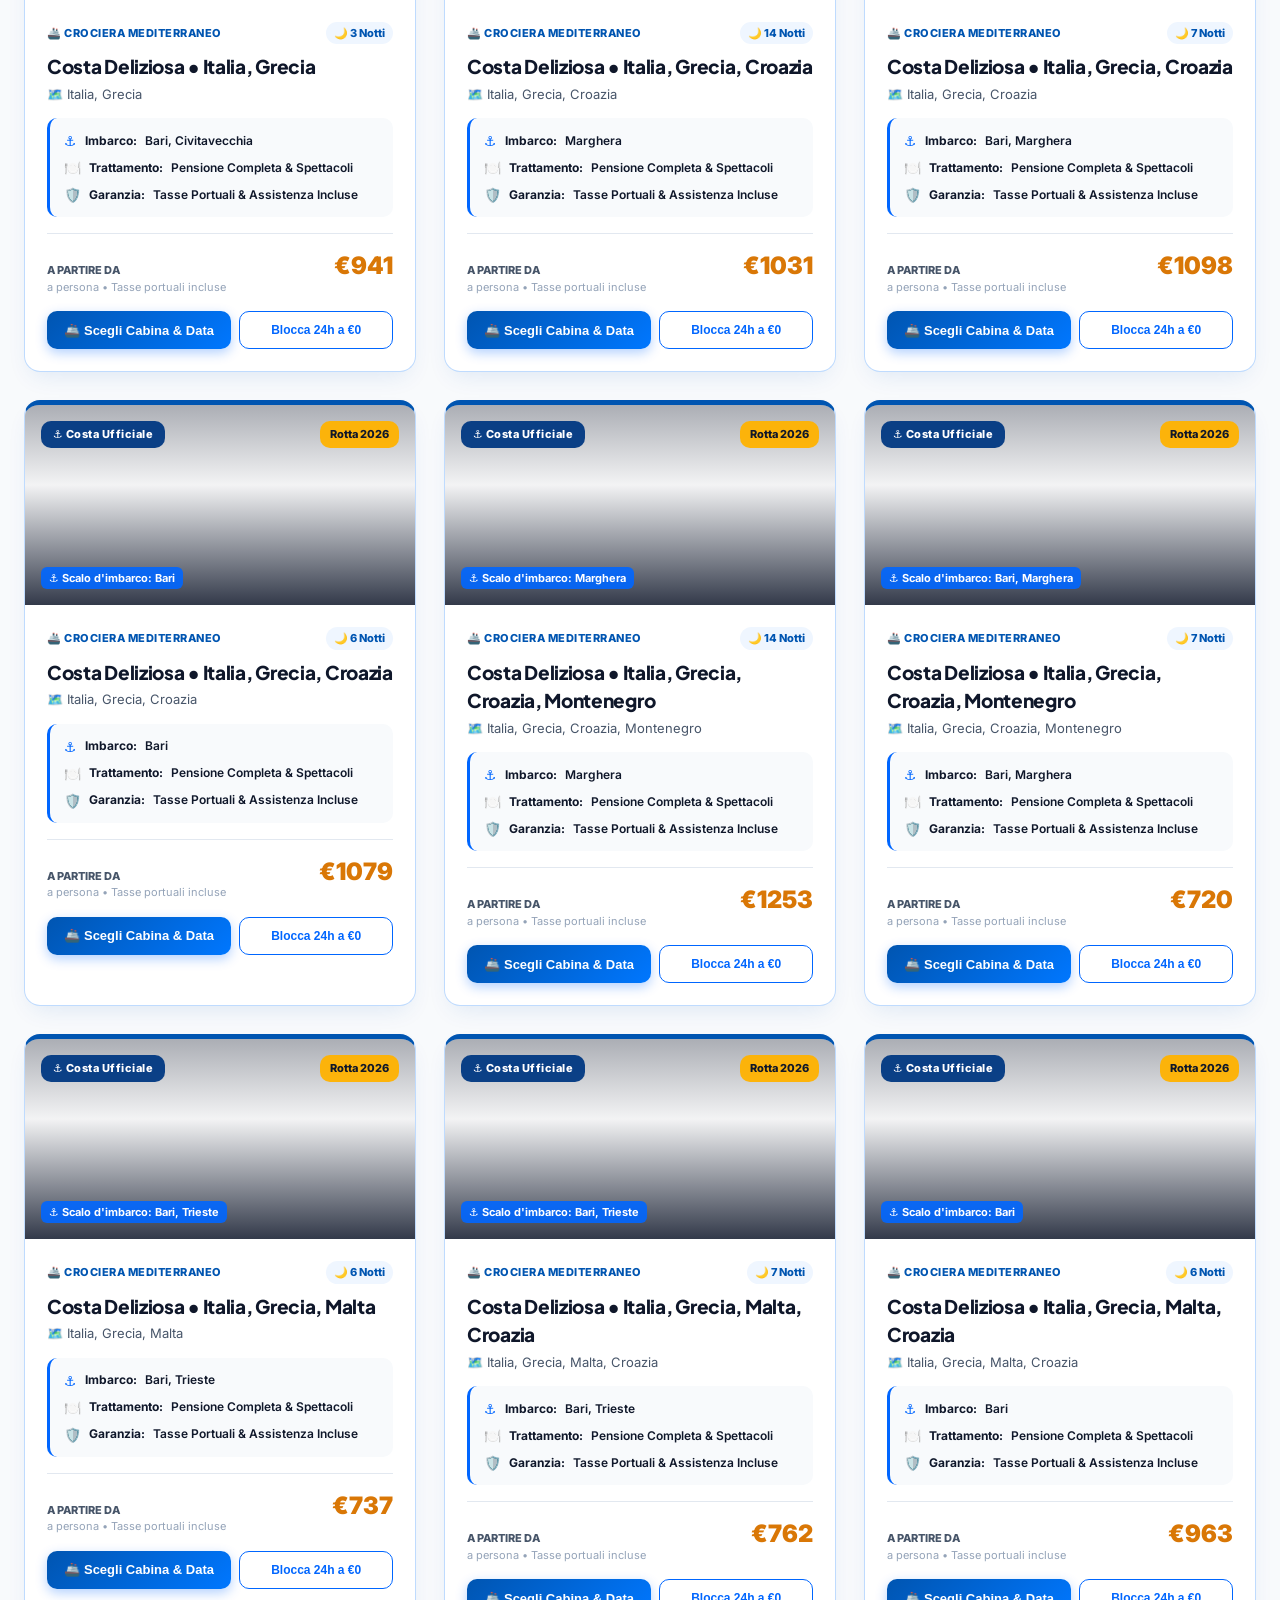
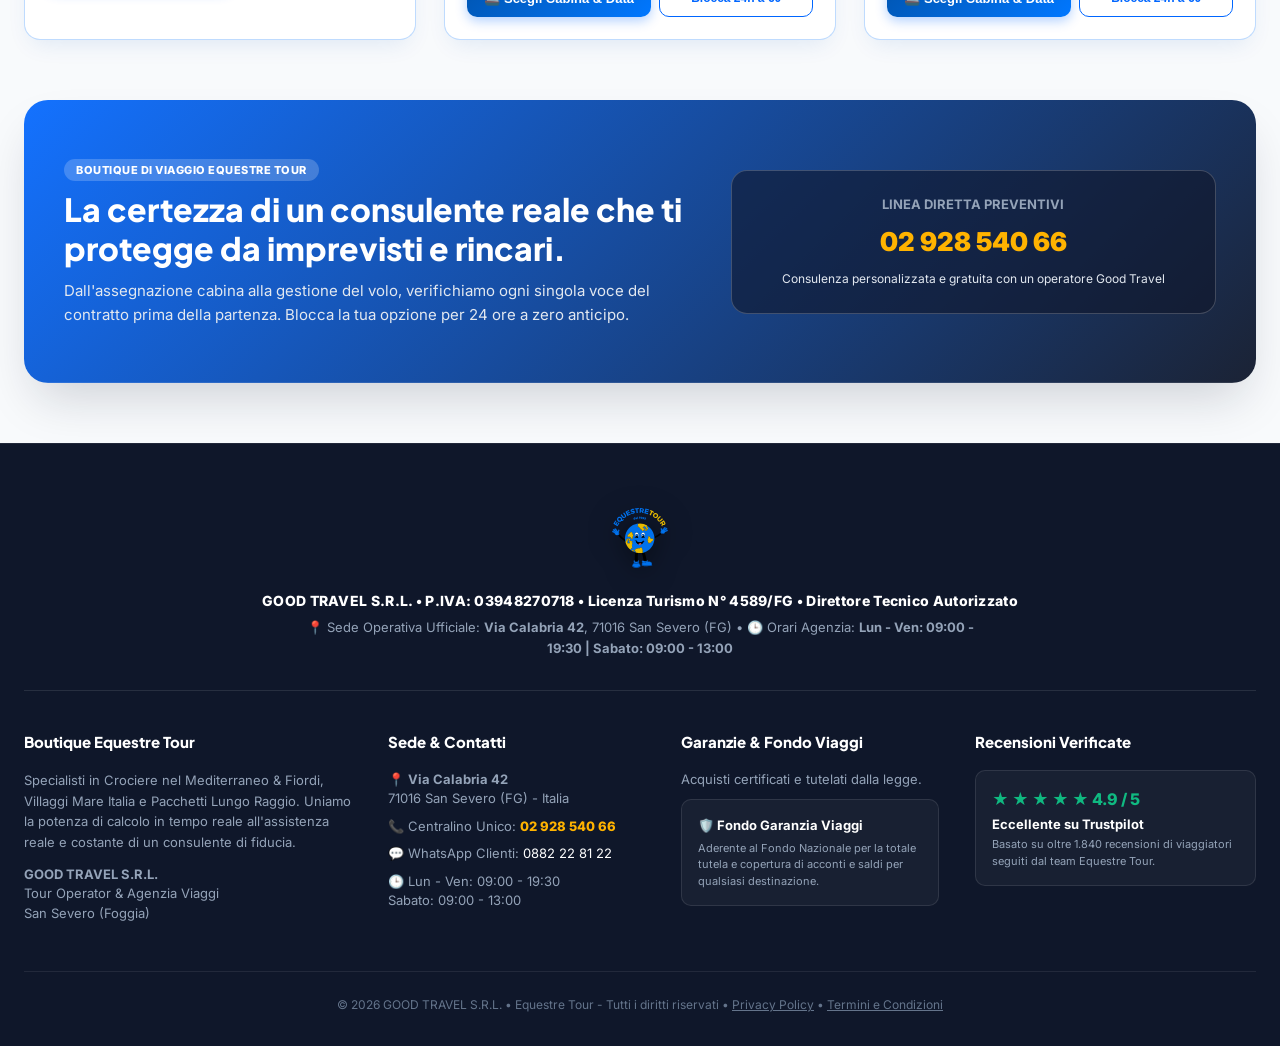
==== commit c3028da7: "Grafica differenziata e armoniosa per le 3 sezioni: Crociere (Nautico Reale), Mare Italia (Turchese " ====
--- a/index.html
+++ b/index.html
@@ -367,6 +367,275 @@
       box-shadow: 0 4px 14px rgba(99, 102, 241, 0.35);
     }
 
+    
+    /* ========================================================
+       DESIGN DIFFERENZIATO ED ARMONIOSO PER LE 3 MACRO-AREE
+       ======================================================== */
+
+    /* Spotlight Banner */
+    .category-spotlight-bar {
+      display: flex;
+      align-items: center;
+      gap: 18px;
+      padding: 18px 24px;
+      border-radius: var(--radius-md);
+      margin-bottom: 28px;
+      transition: all 0.3s ease;
+      border: 1px solid transparent;
+    }
+    .spotlight-icon {
+      font-size: 32px;
+      line-height: 1;
+      filter: drop-shadow(0 2px 4px rgba(0,0,0,0.1));
+    }
+    .spotlight-content {
+      flex: 1;
+    }
+    .spotlight-content strong {
+      font-size: 16px;
+      font-weight: 800;
+      display: block;
+      margin-bottom: 4px;
+    }
+    .spotlight-content p {
+      font-size: 13px;
+      margin: 0;
+      line-height: 1.4;
+    }
+    .spotlight-badge {
+      padding: 6px 14px;
+      border-radius: var(--radius-full);
+      font-size: 12px;
+      font-weight: 800;
+      white-space: nowrap;
+      letter-spacing: 0.3px;
+    }
+
+    /* Temi Spotlight */
+    .theme-spotlight-crociere {
+      background: linear-gradient(135deg, #EFF6FF 0%, #DBEAFE 100%);
+      border-color: #BFDBFE;
+      color: #1E3A8A;
+    }
+    .theme-spotlight-crociere .spotlight-badge {
+      background: #0066FF;
+      color: #FFFFFF;
+    }
+
+    .theme-spotlight-mare_italia {
+      background: linear-gradient(135deg, #F0FDFA 0%, #CCFBF1 100%);
+      border-color: #99F6E4;
+      color: #115E59;
+    }
+    .theme-spotlight-mare_italia .spotlight-badge {
+      background: #0D9488;
+      color: #FFFFFF;
+    }
+
+    .theme-spotlight-pacchetti {
+      background: linear-gradient(135deg, #EEF2FF 0%, #E0E7FF 100%);
+      border-color: #C7D2FE;
+      color: #312E81;
+    }
+    .theme-spotlight-pacchetti .spotlight-badge {
+      background: #4F46E5;
+      color: #FFFFFF;
+    }
+
+    /* Stili Card Indicator Category */
+    .card-category-indicator {
+      display: flex;
+      align-items: center;
+      justify-content: space-between;
+      margin-bottom: 8px;
+    }
+    .card-category-indicator span:first-child {
+      font-size: 11px;
+      font-weight: 800;
+      letter-spacing: 0.5px;
+      text-transform: uppercase;
+    }
+    .dur-pill {
+      font-size: 11px;
+      font-weight: 800;
+      padding: 3px 8px;
+      border-radius: var(--radius-full);
+    }
+
+    /* ================= 1. CROCIERE (Stile Nautico Reale) ================= */
+    .card-style-crociere {
+      border: 1.5px solid #BFDBFE !important;
+      border-top: 5px solid #0055B1 !important;
+      box-shadow: 0 10px 25px -8px rgba(0, 85, 177, 0.12) !important;
+    }
+    .card-style-crociere:hover {
+      border-color: #0066FF !important;
+      box-shadow: 0 18px 35px -8px rgba(0, 102, 255, 0.22) !important;
+      transform: translateY(-4px);
+    }
+    .badge-nautico {
+      background: rgba(0, 56, 130, 0.95);
+      color: #FFFFFF;
+      font-size: 11px;
+      font-weight: 800;
+      padding: 5px 12px;
+      border-radius: var(--radius-sm);
+      backdrop-filter: blur(4px);
+      letter-spacing: 0.5px;
+    }
+    .badge-accent-crociera {
+      background: rgba(255, 179, 0, 0.95);
+      color: #0F172A;
+      font-size: 11px;
+      font-weight: 800;
+      padding: 5px 10px;
+      border-radius: var(--radius-sm);
+    }
+    .category-crociere span:first-child { color: #0055B1; }
+    .category-crociere .dur-pill { background: #EFF6FF; color: #0055B1; }
+    .perks-crociere {
+      background: #F8FAFC;
+      border-left: 3px solid #0066FF;
+      border-radius: 8px;
+      padding: 10px 12px;
+      margin-bottom: 16px;
+    }
+    .val-crociere {
+      color: #0047AB;
+      font-size: 26px;
+      font-weight: 900;
+    }
+    .btn-action-crociere {
+      background: linear-gradient(135deg, #0055B1 0%, #0077FF 100%) !important;
+      color: #FFFFFF !important;
+      border: none !important;
+      font-weight: 800 !important;
+      border-radius: 8px;
+      box-shadow: 0 4px 12px rgba(0, 102, 255, 0.3) !important;
+    }
+    .btn-action-crociere:hover {
+      background: linear-gradient(135deg, #0047AB 0%, #0066FF 100%) !important;
+      transform: translateY(-1px);
+    }
+
+    /* ================= 2. MARE ITALIA (Stile Solare Turchese & Corallo) ================= */
+    .card-style-mare {
+      border: 1.5px solid #99F6E4 !important;
+      border-top: 5px solid #0D9488 !important;
+      box-shadow: 0 10px 25px -8px rgba(13, 148, 136, 0.12) !important;
+    }
+    .card-style-mare:hover {
+      border-color: #0D9488 !important;
+      box-shadow: 0 18px 35px -8px rgba(13, 148, 136, 0.22) !important;
+      transform: translateY(-4px);
+    }
+    .badge-resort {
+      background: rgba(15, 118, 110, 0.95);
+      color: #FFFFFF;
+      font-size: 11px;
+      font-weight: 800;
+      padding: 5px 12px;
+      border-radius: var(--radius-sm);
+      backdrop-filter: blur(4px);
+    }
+    .badge-bimbo-free {
+      background: linear-gradient(135deg, #F59E0B 0%, #EA580C 100%);
+      color: #FFFFFF;
+      font-size: 11px;
+      font-weight: 900;
+      padding: 5px 10px;
+      border-radius: var(--radius-sm);
+      box-shadow: 0 2px 8px rgba(234, 88, 12, 0.4);
+      animation: pulseBimbo 2s infinite ease-in-out;
+    }
+    @keyframes pulseBimbo {
+      0%, 100% { transform: scale(1); }
+      50% { transform: scale(1.03); }
+    }
+    .category-mare span:first-child { color: #0D9488; }
+    .category-mare .dur-pill { background: #F0FDFA; color: #0D9488; }
+    .title-mare { color: #0F172A; }
+    .perks-mare {
+      background: #F0FDFA;
+      border-left: 3px solid #0D9488;
+      border-radius: 8px;
+      padding: 10px 12px;
+      margin-bottom: 16px;
+    }
+    .val-mare {
+      color: #0F766E;
+      font-size: 26px;
+      font-weight: 900;
+    }
+    .btn-action-mare {
+      background: linear-gradient(135deg, #0284C7 0%, #0D9488 100%) !important;
+      color: #FFFFFF !important;
+      border: none !important;
+      font-weight: 800 !important;
+      border-radius: 8px;
+      box-shadow: 0 4px 12px rgba(13, 148, 136, 0.3) !important;
+    }
+    .btn-action-mare:hover {
+      background: linear-gradient(135deg, #0369A1 0%, #0F766E 100%) !important;
+      transform: translateY(-1px);
+    }
+
+    /* ================= 3. PACCHETTI VIAGGIO (Stile Cosmopolita Indaco & Oro) ================= */
+    .card-style-pacchetti {
+      border: 1.5px solid #C7D2FE !important;
+      border-top: 5px solid #4F46E5 !important;
+      box-shadow: 0 10px 25px -8px rgba(79, 70, 229, 0.12) !important;
+    }
+    .card-style-pacchetti:hover {
+      border-color: #6366F1 !important;
+      box-shadow: 0 18px 35px -8px rgba(99, 102, 241, 0.22) !important;
+      transform: translateY(-4px);
+    }
+    .badge-volo {
+      background: rgba(55, 48, 163, 0.95);
+      color: #FFFFFF;
+      font-size: 11px;
+      font-weight: 800;
+      padding: 5px 12px;
+      border-radius: var(--radius-sm);
+      backdrop-filter: blur(4px);
+    }
+    .badge-esotico {
+      background: linear-gradient(135deg, #6366F1 0%, #8B5CF6 100%);
+      color: #FFFFFF;
+      font-size: 11px;
+      font-weight: 800;
+      padding: 5px 10px;
+      border-radius: var(--radius-sm);
+    }
+    .category-pacchetti span:first-child { color: #4F46E5; }
+    .category-pacchetti .dur-pill { background: #EEF2FF; color: #4F46E5; }
+    .title-pacchetti { color: #0F172A; }
+    .perks-pacchetti {
+      background: #EEF2FF;
+      border-left: 3px solid #6366F1;
+      border-radius: 8px;
+      padding: 10px 12px;
+      margin-bottom: 16px;
+    }
+    .val-pacchetti {
+      color: #4338CA;
+      font-size: 26px;
+      font-weight: 900;
+    }
+    .btn-action-pacchetti {
+      background: linear-gradient(135deg, #4F46E5 0%, #7C3AED 100%) !important;
+      color: #FFFFFF !important;
+      border: none !important;
+      font-weight: 800 !important;
+      border-radius: 8px;
+      box-shadow: 0 4px 12px rgba(99, 102, 241, 0.3) !important;
+    }
+    .btn-action-pacchetti:hover {
+      background: linear-gradient(135deg, #3730A3 0%, #6D28D9 100%) !important;
+      transform: translateY(-1px);
+    }
+
     /* CARD THEMES */
     .card-theme-crociere {
       border-top: 4px solid #0066FF !important;
@@ -1607,6 +1876,16 @@
       <div style="display:flex; align-items:center; gap:10px;">
         <span class="ai-speed-indicator">⚡ Caching Predittivo IA • TTI &lt; 0.2s</span>
       </div>
+    </div>
+
+    <!-- SPOTLIGHT CATEGORIA DIFFERENZIATA -->
+    <div class="category-spotlight-bar theme-spotlight-crociere" id="category-spotlight">
+      <div class="spotlight-icon" id="spotlight-icon">🚢</div>
+      <div class="spotlight-content">
+        <strong id="spotlight-title">Area Ufficiale Crociere nel Mediterraneo & Fiordi</strong>
+        <p id="spotlight-desc">Tutte le partenze includono: tasse portuali, cabina garantita, pensione completa a bordo e assistenza per check-in e pratiche d'imbarco.</p>
+      </div>
+      <div class="spotlight-badge" id="spotlight-badge">Blocco Reale 24h a €0</div>
     </div>
 
     <!-- SKELETON LOADER ANIMATO IN BLU ELETTRICO (Zero blocchi 'Attendi qualche istante') -->
@@ -1973,7 +2252,7 @@
   <script>
     const DATA_CRUISES = [{"id": "CR-1244", "type": "crociere", "company": "Costa", "title": "Costa Deliziosa • Grecia, Montenegro", "ship": "Costa Deliziosa", "dest": "Grecia, Montenegro", "dur": 7, "ports": ["Pireo"], "dates": ["08/05/2027"], "basePrice": 1061, "eqtRef": "EQT-CR2027-2244", "image": "https://images.unsplash.com/photo-1548574505-5e239809ee19?auto=format&fit=crop&w=600&q=80", "hiddenCode": "DE07270508"}, {"id": "CR-1237", "type": "crociere", "company": "Costa", "title": "Costa Deliziosa • Grecia, Montenegro, Croazia", "ship": "Costa Deliziosa", "dest": "Grecia, Montenegro, Croazia", "dur": 7, "ports": ["Pireo"], "dates": ["24/04/2027"], "basePrice": 714, "eqtRef": "EQT-CR2026-2237", "image": "https://images.unsplash.com/photo-1548574505-5e239809ee19?auto=format&fit=crop&w=600&q=80", "hiddenCode": "DE07270424"}, {"id": "CR-1236", "type": "crociere", "company": "Costa", "title": "Costa Deliziosa • Grecia, Montenegro, Croazia, Italia", "ship": "Costa Deliziosa", "dest": "Grecia, Montenegro, Croazia, Italia", "dur": 14, "ports": ["Pireo"], "dates": ["24/04/2027"], "basePrice": 1247, "eqtRef": "EQT-CR2027-2236", "image": "https://images.unsplash.com/photo-1548574505-5e239809ee19?auto=format&fit=crop&w=600&q=80", "hiddenCode": "DE14270424"}, {"id": "CR-1243", "type": "crociere", "company": "Costa", "title": "Costa Deliziosa • Grecia, Montenegro, Italia", "ship": "Costa Deliziosa", "dest": "Grecia, Montenegro, Italia", "dur": 14, "ports": ["Pireo"], "dates": ["08/05/2027"], "basePrice": 994, "eqtRef": "EQT-CR2026-2243", "image": "https://images.unsplash.com/photo-1548574505-5e239809ee19?auto=format&fit=crop&w=600&q=80", "hiddenCode": "DE14270508"}, {"id": "CR-1268", "type": "crociere", "company": "Costa", "title": "Costa Deliziosa • Italia, Croazia, Grecia, Montenegro", "ship": "Costa Deliziosa", "dest": "Italia, Croazia, Grecia, Montenegro", "dur": 14, "ports": ["Marghera"], "dates": ["05/06/2027"], "basePrice": 1024, "eqtRef": "EQT-CR2026-2268", "image": "https://images.unsplash.com/photo-1548574505-5e239809ee19?auto=format&fit=crop&w=600&q=80", "hiddenCode": "DE14270605"}, {"id": "CR-1269", "type": "crociere", "company": "Costa", "title": "Costa Deliziosa • Italia, Croazia, Grecia, Montenegro", "ship": "Costa Deliziosa", "dest": "Italia, Croazia, Grecia, Montenegro", "dur": 7, "ports": ["Bari", "Marghera"], "dates": ["05/06/2027", "06/06/2027"], "basePrice": 1091, "eqtRef": "EQT-CR2027-2269", "image": "https://images.unsplash.com/photo-1548574505-5e239809ee19?auto=format&fit=crop&w=600&q=80", "hiddenCode": "DE07270605"}, {"id": "CR-1055", "type": "crociere", "company": "Costa", "title": "Costa Deliziosa • Italia, Grecia", "ship": "Costa Deliziosa", "dest": "Italia, Grecia", "dur": 7, "ports": ["Bari", "Marghera"], "dates": ["08/08/2026", "09/08/2026", "29/08/2026", "30/08/2026", "19/09/2026", "20/09/2026", "17/04/2027", "01/05/2027", "15/05/2027", "16/05/2027"], "basePrice": 906, "eqtRef": "EQT-CR2026-2055", "image": "https://images.unsplash.com/photo-1548574505-5e239809ee19?auto=format&fit=crop&w=600&q=80", "hiddenCode": "DE07260808"}, {"id": "CR-1149", "type": "crociere", "company": "Costa", "title": "Costa Deliziosa • Italia, Grecia", "ship": "Costa Deliziosa", "dest": "Italia, Grecia", "dur": 4, "ports": ["Bari", "Civitavecchia", "Trieste"], "dates": ["20/11/2026", "21/11/2026", "13/04/2027"], "basePrice": 807, "eqtRef": "EQT-CR2027-2149", "image": "https://images.unsplash.com/photo-1548574505-5e239809ee19?auto=format&fit=crop&w=600&q=80", "hiddenCode": "DE04261120"}, {"id": "CR-1150", "type": "crociere", "company": "Costa", "title": "Costa Deliziosa • Italia, Grecia", "ship": "Costa Deliziosa", "dest": "Italia, Grecia", "dur": 5, "ports": ["Savona", "Trieste"], "dates": ["20/11/2026", "12/04/2027"], "basePrice": 874, "eqtRef": "EQT-CR2026-2150", "image": "https://images.unsplash.com/photo-1548574505-5e239809ee19?auto=format&fit=crop&w=600&q=80", "hiddenCode": "DE05261120"}, {"id": "CR-1151", "type": "crociere", "company": "Costa", "title": "Costa Deliziosa • Italia, Grecia", "ship": "Costa Deliziosa", "dest": "Italia, Grecia", "dur": 3, "ports": ["Bari", "Civitavecchia"], "dates": ["21/11/2026", "13/04/2027"], "basePrice": 941, "eqtRef": "EQT-CR2027-2151", "image": "https://images.unsplash.com/photo-1548574505-5e239809ee19?auto=format&fit=crop&w=600&q=80", "hiddenCode": "DE03261121"}, {"id": "CR-1047", "type": "crociere", "company": "Costa", "title": "Costa Deliziosa • Italia, Grecia, Croazia", "ship": "Costa Deliziosa", "dest": "Italia, Grecia, Croazia", "dur": 14, "ports": ["Marghera"], "dates": ["01/08/2026", "08/08/2026", "12/09/2026", "19/09/2026"], "basePrice": 1031, "eqtRef": "EQT-CR2027-2047", "image": "https://images.unsplash.com/photo-1548574505-5e239809ee19?auto=format&fit=crop&w=600&q=80", "hiddenCode": "DE14260801"}, {"id": "CR-1048", "type": "crociere", "company": "Costa", "title": "Costa Deliziosa • Italia, Grecia, Croazia", "ship": "Costa Deliziosa", "dest": "Italia, Grecia, Croazia", "dur": 7, "ports": ["Bari", "Marghera"], "dates": ["01/08/2026", "02/08/2026", "15/08/2026", "16/08/2026", "12/09/2026", "13/09/2026", "26/09/2026", "27/09/2026"], "basePrice": 1098, "eqtRef": "EQT-CR2026-2048", "image": "https://images.unsplash.com/photo-1548574505-5e239809ee19?auto=format&fit=crop&w=600&q=80", "hiddenCode": "DE07260801"}, {"id": "CR-1077", "type": "crociere", "company": "Costa", "title": "Costa Deliziosa • Italia, Grecia, Croazia", "ship": "Costa Deliziosa", "dest": "Italia, Grecia, Croazia", "dur": 6, "ports": ["Bari"], "dates": ["13/09/2026"], "basePrice": 1079, "eqtRef": "EQT-CR2027-2077", "image": "https://images.unsplash.com/photo-1548574505-5e239809ee19?auto=format&fit=crop&w=600&q=80", "hiddenCode": "DE06260913"}, {"id": "CR-1059", "type": "crociere", "company": "Costa", "title": "Costa Deliziosa • Italia, Grecia, Croazia, Montenegro", "ship": "Costa Deliziosa", "dest": "Italia, Grecia, Croazia, Montenegro", "dur": 14, "ports": ["Marghera"], "dates": ["22/08/2026", "29/08/2026", "29/05/2027"], "basePrice": 1253, "eqtRef": "EQT-CR2027-2059", "image": "https://images.unsplash.com/photo-1548574505-5e239809ee19?auto=format&fit=crop&w=600&q=80", "hiddenCode": "DE14260822"}, {"id": "CR-1060", "type": "crociere", "company": "Costa", "title": "Costa Deliziosa • Italia, Grecia, Croazia, Montenegro", "ship": "Costa Deliziosa", "dest": "Italia, Grecia, Croazia, Montenegro", "dur": 7, "ports": ["Bari", "Marghera"], "dates": ["22/08/2026", "23/08/2026", "05/09/2026", "06/09/2026"], "basePrice": 720, "eqtRef": "EQT-CR2026-2060", "image": "https://images.unsplash.com/photo-1548574505-5e239809ee19?auto=format&fit=crop&w=600&q=80", "hiddenCode": "DE07260822"}, {"id": "CR-1142", "type": "crociere", "company": "Costa", "title": "Costa Deliziosa • Italia, Grecia, Malta", "ship": "Costa Deliziosa", "dest": "Italia, Grecia, Malta", "dur": 6, "ports": ["Bari", "Trieste"], "dates": ["14/11/2026", "15/11/2026"], "basePrice": 737, "eqtRef": "EQT-CR2027-2142", "image": "https://images.unsplash.com/photo-1548574505-5e239809ee19?auto=format&fit=crop&w=600&q=80", "hiddenCode": "DE06261114"}, {"id": "CR-1092", "type": "crociere", "company": "Costa", "title": "Costa Deliziosa • Italia, Grecia, Malta, Croazia", "ship": "Costa Deliziosa", "dest": "Italia, Grecia, Malta, Croazia", "dur": 7, "ports": ["Bari", "Trieste"], "dates": ["03/10/2026", "04/10/2026", "17/10/2026", "18/10/2026", "31/10/2026", "01/11/2026"], "basePrice": 762, "eqtRef": "EQT-CR2026-2092", "image": "https://images.unsplash.com/photo-1548574505-5e239809ee19?auto=format&fit=crop&w=600&q=80", "hiddenCode": "DE07261003"}, {"id": "CR-1093", "type": "crociere", "company": "Costa", "title": "Costa Deliziosa • Italia, Grecia, Malta, Croazia", "ship": "Costa Deliziosa", "dest": "Italia, Grecia, Malta, Croazia", "dur": 6, "ports": ["Bari"], "dates": ["04/10/2026"], "basePrice": 963, "eqtRef": "EQT-CR2027-2093", "image": "https://images.unsplash.com/photo-1548574505-5e239809ee19?auto=format&fit=crop&w=600&q=80", "hiddenCode": "DE06261004"}, {"id": "CR-1239", "type": "crociere", "company": "Costa", "title": "Costa Deliziosa • Italia, Grecia, Montenegro", "ship": "Costa Deliziosa", "dest": "Italia, Grecia, Montenegro", "dur": 14, "ports": ["Bari", "Marghera"], "dates": ["01/05/2027", "02/05/2027", "07/08/2027", "21/08/2027", "28/08/2027", "18/09/2027"], "basePrice": 720, "eqtRef": "EQT-CR2026-2239", "image": "https://images.unsplash.com/photo-1548574505-5e239809ee19?auto=format&fit=crop&w=600&q=80", "hiddenCode": "DE14270501"}, {"id": "CR-1282", "type": "crociere", "company": "Costa", "title": "Costa Deliziosa • Italia, Grecia, Montenegro", "ship": "Costa Deliziosa", "dest": "Italia, Grecia, Montenegro", "dur": 7, "ports": ["Bari", "Marghera"], "dates": ["28/08/2027", "29/08/2027", "25/09/2027", "26/09/2027"], "basePrice": 703, "eqtRef": "EQT-CR2027-2282", "image": "https://images.unsplash.com/photo-1548574505-5e239809ee19?auto=format&fit=crop&w=600&q=80", "hiddenCode": "DE07270828"}, {"id": "CR-1233", "type": "crociere", "company": "Costa", "title": "Costa Deliziosa • Italia, Grecia, Montenegro, Croazia", "ship": "Costa Deliziosa", "dest": "Italia, Grecia, Montenegro, Croazia", "dur": 14, "ports": ["Bari", "Marghera"], "dates": ["17/04/2027", "18/04/2027", "15/05/2027", "22/05/2027", "12/06/2027", "26/06/2027", "03/07/2027", "10/07/2027", "17/07/2027", "24/07/2027"], "basePrice": 1107, "eqtRef": "EQT-CR2027-2233", "image": "https://images.unsplash.com/photo-1548574505-5e239809ee19?auto=format&fit=crop&w=600&q=80", "hiddenCode": "DE14270417"}, {"id": "CR-1257", "type": "crociere", "company": "Costa", "title": "Costa Deliziosa • Italia, Grecia, Montenegro, Croazia", "ship": "Costa Deliziosa", "dest": "Italia, Grecia, Montenegro, Croazia", "dur": 7, "ports": ["Bari", "Marghera"], "dates": ["22/05/2027", "23/05/2027", "03/07/2027", "04/07/2027", "17/07/2027", "18/07/2027", "31/07/2027", "01/08/2027", "11/09/2027", "12/09/2027"], "basePrice": 1143, "eqtRef": "EQT-CR2027-2257", "image": "https://images.unsplash.com/photo-1548574505-5e239809ee19?auto=format&fit=crop&w=600&q=80", "hiddenCode": "DE07270522"}, {"id": "CR-1319", "type": "crociere", "company": "Costa", "title": "Costa Deliziosa • Italia, Montenegro, Croazia", "ship": "Costa Deliziosa", "dest": "Italia, Montenegro, Croazia", "dur": 4, "ports": ["Bari", "Trieste"], "dates": ["30/10/2027", "31/10/2027"], "basePrice": 699, "eqtRef": "EQT-CR2027-2319", "image": "https://images.unsplash.com/photo-1548574505-5e239809ee19?auto=format&fit=crop&w=600&q=80", "hiddenCode": "DE04271030"}, {"id": "CR-1279", "type": "crociere", "company": "Costa", "title": "Costa Deliziosa • Italia, Montenegro, Grecia", "ship": "Costa Deliziosa", "dest": "Italia, Montenegro, Grecia", "dur": 14, "ports": ["Marghera"], "dates": ["14/08/2027"], "basePrice": 1023, "eqtRef": "EQT-CR2027-2279", "image": "https://images.unsplash.com/photo-1548574505-5e239809ee19?auto=format&fit=crop&w=600&q=80", "hiddenCode": "DE14270814"}, {"id": "CR-1280", "type": "crociere", "company": "Costa", "title": "Costa Deliziosa • Italia, Montenegro, Grecia", "ship": "Costa Deliziosa", "dest": "Italia, Montenegro, Grecia", "dur": 7, "ports": ["Bari", "Marghera"], "dates": ["14/08/2027", "15/08/2027"], "basePrice": 1090, "eqtRef": "EQT-CR2026-2280", "image": "https://images.unsplash.com/photo-1548574505-5e239809ee19?auto=format&fit=crop&w=600&q=80", "hiddenCode": "DE07270814"}, {"id": "CR-1101", "type": "crociere", "company": "Costa", "title": "Costa Deliziosa • Italia, Montenegro, Grecia, Croazia", "ship": "Costa Deliziosa", "dest": "Italia, Montenegro, Grecia, Croazia", "dur": 7, "ports": ["Bari", "Marghera", "Trieste"], "dates": ["11/10/2026", "24/10/2026", "25/10/2026", "07/11/2026", "08/11/2026", "19/06/2027", "20/06/2027", "16/10/2027", "17/10/2027", "23/10/2027"], "basePrice": 1036, "eqtRef": "EQT-CR2026-2101", "image": "https://images.unsplash.com/photo-1548574505-5e239809ee19?auto=format&fit=crop&w=600&q=80", "hiddenCode": "DE07261011"}, {"id": "CR-1273", "type": "crociere", "company": "Costa", "title": "Costa Deliziosa • Italia, Montenegro, Grecia, Croazia", "ship": "Costa Deliziosa", "dest": "Italia, Montenegro, Grecia, Croazia", "dur": 14, "ports": ["Marghera"], "dates": ["19/06/2027"], "basePrice": 1237, "eqtRef": "EQT-CR2027-2273", "image": "https://images.unsplash.com/photo-1548574505-5e239809ee19?auto=format&fit=crop&w=600&q=80", "hiddenCode": "DE14270619"}, {"id": "CR-1145", "type": "crociere", "company": "Costa", "title": "Costa Diadema • Brasile", "ship": "Costa Diadema", "dest": "Brasile", "dur": 4, "ports": ["Maceio"], "dates": ["19/11/2026"], "basePrice": 1072, "eqtRef": "EQT-CR2026-2145", "image": "https://images.unsplash.com/photo-1548574505-5e239809ee19?auto=format&fit=crop&w=600&q=80", "hiddenCode": "DI04261119"}, {"id": "CR-1148", "type": "crociere", "company": "Costa", "title": "Costa Diadema • Brasile", "ship": "Costa Diadema", "dest": "Brasile", "dur": 3, "ports": ["Salvador Da Bahia"], "dates": ["20/11/2026"], "basePrice": 740, "eqtRef": "EQT-CR2026-2148", "image": "https://images.unsplash.com/photo-1548574505-5e239809ee19?auto=format&fit=crop&w=600&q=80", "hiddenCode": "DI03261120"}, {"id": "CR-1221", "type": "crociere", "company": "Costa", "title": "Costa Diadema • Brasile, Isole Canarie, Marocco, Spagna, Portogallo", "ship": "Costa Diadema", "dest": "Brasile, Isole Canarie, Marocco, Spagna, Portogallo", "dur": 17, "ports": ["Rio De Janeiro"], "dates": ["05/04/2027"], "basePrice": 1095, "eqtRef": "EQT-CR2027-2221", "image": "https://images.unsplash.com/photo-1548574505-5e239809ee19?auto=format&fit=crop&w=600&q=80", "hiddenCode": "DI17270405"}, {"id": "CR-1220", "type": "crociere", "company": "Costa", "title": "Costa Diadema • Brasile, Isole Canarie, Marocco, Spagna, Portogallo, Francia, Gran Bretagna", "ship": "Costa Diadema", "dest": "Brasile, Isole Canarie, Marocco, Spagna, Portogallo, Francia, Gran Bretagna", "dur": 22, "ports": ["Santos | San Paolo"], "dates": ["04/04/2027"], "basePrice": 894, "eqtRef": "EQT-CR2026-2220", "image": "https://images.unsplash.com/photo-1548574505-5e239809ee19?auto=format&fit=crop&w=600&q=80", "hiddenCode": "DI22270404"}, {"id": "CR-1217", "type": "crociere", "company": "Costa", "title": "Costa Diadema • Brasile, Isole Canarie, Marocco, Spagna, Portogallo, Francia, Gran Bretagna, Danimarca, Germania", "ship": "Costa Diadema", "dest": "Brasile, Isole Canarie, Marocco, Spagna, Portogallo, Francia, Gran Bretagna, Danimarca, Germania", "dur": 27, "ports": ["Itajai", "Santos | San Paolo"], "dates": ["03/04/2027", "04/04/2027"], "basePrice": 1092, "eqtRef": "EQT-CR2026-2217", "image": "https://images.unsplash.com/photo-1548574505-5e239809ee19?auto=format&fit=crop&w=600&q=80", "hiddenCode": "DI27270403"}, {"id": "CR-1219", "type": "crociere", "company": "Costa", "title": "Costa Diadema • Brasile, Isole Canarie, Marocco, Spagna, Portogallo, Francia, Gran Bretagna, Danimarca, Germania", "ship": "Costa Diadema", "dest": "Brasile, Isole Canarie, Marocco, Spagna, Portogallo, Francia, Gran Bretagna, Danimarca, Germania", "dur": 26, "ports": ["Santos | San Paolo"], "dates": ["04/04/2027"], "basePrice": 760, "eqtRef": "EQT-CR2026-2219", "image": "https://images.unsplash.com/photo-1548574505-5e239809ee19?auto=format&fit=crop&w=600&q=80", "hiddenCode": "DI26270404"}, {"id": "CR-1222", "type": "crociere", "company": "Costa", "title": "Costa Diadema • Brasile, Isole Canarie, Marocco, Spagna, Portogallo, Francia, Gran Bretagna, Danimarca, Germania", "ship": "Costa Diadema", "dest": "Brasile, Isole Canarie, Marocco, Spagna, Portogallo, Francia, Gran Bretagna, Danimarca, Germania", "dur": 25, "ports": ["Rio De Janeiro"], "dates": ["05/04/2027"], "basePrice": 1162, "eqtRef": "EQT-CR2026-2222", "image": "https://images.unsplash.com/photo-1548574505-5e239809ee19?auto=format&fit=crop&w=600&q=80", "hiddenCode": "DI25270405"}, {"id": "CR-1288", "type": "crociere", "company": "Costa", "title": "Costa Diadema • Danimarca, Francia, Spagna, Portogallo, Italia", "ship": "Costa Diadema", "dest": "Danimarca, Francia, Spagna, Portogallo, Italia", "dur": 11, "ports": ["Copenhagen"], "dates": ["11/09/2027"], "basePrice": 983, "eqtRef": "EQT-CR2027-2288", "image": "https://images.unsplash.com/photo-1548574505-5e239809ee19?auto=format&fit=crop&w=600&q=80", "hiddenCode": "DI11270911"}, {"id": "CR-1070", "type": "crociere", "company": "Costa", "title": "Costa Diadema • Danimarca, Norvegia, Francia, Spagna", "ship": "Costa Diadema", "dest": "Danimarca, Norvegia, Francia, Spagna", "dur": 9, "ports": ["Copenhagen"], "dates": ["12/09/2026"], "basePrice": 875, "eqtRef": "EQT-CR2027-2070", "image": "https://images.unsplash.com/photo-1548574505-5e239809ee19?auto=format&fit=crop&w=600&q=80", "hiddenCode": "DI09260912"}, {"id": "CR-1069", "type": "crociere", "company": "Costa", "title": "Costa Diadema • Danimarca, Norvegia, Francia, Spagna, Italia", "ship": "Costa Diadema", "dest": "Danimarca, Norvegia, Francia, Spagna, Italia", "dur": 11, "ports": ["Copenhagen"], "dates": ["12/09/2026"], "basePrice": 808, "eqtRef": "EQT-CR2026-2069", "image": "https://images.unsplash.com/photo-1548574505-5e239809ee19?auto=format&fit=crop&w=600&q=80", "hiddenCode": "DI11260912"}, {"id": "CR-1046", "type": "crociere", "company": "Costa", "title": "Costa Diadema • Danimarca, Norvegia, Germania", "ship": "Costa Diadema", "dest": "Danimarca, Norvegia, Germania", "dur": 7, "ports": ["Copenhagen"], "dates": ["01/08/2026", "08/08/2026", "15/08/2026", "22/08/2026", "29/08/2026", "05/09/2026", "01/05/2027", "08/05/2027", "22/05/2027", "29/05/2027"], "basePrice": 964, "eqtRef": "EQT-CR2026-2046", "image": "https://images.unsplash.com/photo-1548574505-5e239809ee19?auto=format&fit=crop&w=600&q=80", "hiddenCode": "DI07260801"}, {"id": "CR-1062", "type": "crociere", "company": "Costa", "title": "Costa Diadema • Danimarca, Norvegia, Germania", "ship": "Costa Diadema", "dest": "Danimarca, Norvegia, Germania", "dur": 6, "ports": ["Copenhagen"], "dates": ["29/08/2026"], "basePrice": 994, "eqtRef": "EQT-CR2026-2062", "image": "https://images.unsplash.com/photo-1548574505-5e239809ee19?auto=format&fit=crop&w=600&q=80", "hiddenCode": "DI06260829"}, {"id": "CR-1250", "type": "crociere", "company": "Costa", "title": "Costa Diadema • Danimarca, Polonia, Svezia, Germania", "ship": "Costa Diadema", "dest": "Danimarca, Polonia, Svezia, Germania", "dur": 7, "ports": ["Copenhagen"], "dates": ["15/05/2027"], "basePrice": 1134, "eqtRef": "EQT-CR2026-2250", "image": "https://images.unsplash.com/photo-1548574505-5e239809ee19?auto=format&fit=crop&w=600&q=80", "hiddenCode": "DI07270515"}, {"id": "CR-1109", "type": "crociere", "company": "Costa", "title": "Costa Diadema • Francia, Italia, Spagna", "ship": "Costa Diadema", "dest": "Francia, Italia, Spagna", "dur": 2, "ports": ["Marsiglia"], "dates": ["01/11/2026"], "basePrice": 1054, "eqtRef": "EQT-CR2026-2109", "image": "https://images.unsplash.com/photo-1548574505-5e239809ee19?auto=format&fit=crop&w=600&q=80", "hiddenCode": "DI02261101"}, {"id": "CR-1287", "type": "crociere", "company": "Costa", "title": "Costa Diadema • Germania, Danimarca, Francia", "ship": "Costa Diadema", "dest": "Germania, Danimarca, Francia", "dur": 4, "ports": ["Kiel"], "dates": ["10/09/2027"], "basePrice": 916, "eqtRef": "EQT-CR2026-2287", "image": "https://images.unsplash.com/photo-1548574505-5e239809ee19?auto=format&fit=crop&w=600&q=80", "hiddenCode": "DI04270910"}, {"id": "CR-1286", "type": "crociere", "company": "Costa", "title": "Costa Diadema • Germania, Danimarca, Francia, Spagna, Portogallo, Italia", "ship": "Costa Diadema", "dest": "Germania, Danimarca, Francia, Spagna, Portogallo, Italia", "dur": 12, "ports": ["Kiel"], "dates": ["10/09/2027"], "basePrice": 849, "eqtRef": "EQT-CR2027-2286", "image": "https://images.unsplash.com/photo-1548574505-5e239809ee19?auto=format&fit=crop&w=600&q=80", "hiddenCode": "DI12270910"}, {"id": "CR-1045", "type": "crociere", "company": "Costa", "title": "Costa Diadema • Germania, Danimarca, Norvegia", "ship": "Costa Diadema", "dest": "Germania, Danimarca, Norvegia", "dur": 7, "ports": ["Kiel"], "dates": ["31/07/2026", "07/08/2026", "14/08/2026", "21/08/2026", "28/08/2026", "04/09/2026", "30/04/2027", "07/05/2027", "21/05/2027", "28/05/2027"], "basePrice": 897, "eqtRef": "EQT-CR2027-2045", "image": "https://images.unsplash.com/photo-1548574505-5e239809ee19?auto=format&fit=crop&w=600&q=80", "hiddenCode": "DI07260731"}, {"id": "CR-1068", "type": "crociere", "company": "Costa", "title": "Costa Diadema • Germania, Danimarca, Norvegia, Francia, Spagna, Italia", "ship": "Costa Diadema", "dest": "Germania, Danimarca, Norvegia, Francia, Spagna, Italia", "dur": 12, "ports": ["Kiel"], "dates": ["11/09/2026"], "basePrice": 741, "eqtRef": "EQT-CR2027-2068", "image": "https://images.unsplash.com/photo-1548574505-5e239809ee19?auto=format&fit=crop&w=600&q=80", "hiddenCode": "DI12260911"}, {"id": "CR-1242", "type": "crociere", "company": "Costa", "title": "Costa Diadema • Germania, Danimarca, Norvegia, Polonia, Svezia", "ship": "Costa Diadema", "dest": "Germania, Danimarca, Norvegia, Polonia, Svezia", "dur": 14, "ports": ["Kiel"], "dates": ["07/05/2027"], "basePrice": 793, "eqtRef": "EQT-CR2027-2242", "image": "https://images.unsplash.com/photo-1548574505-5e239809ee19?auto=format&fit=crop&w=600&q=80", "hiddenCode": "DI14270507"}, {"id": "CR-1249", "type": "crociere", "company": "Costa", "title": "Costa Diadema • Germania, Danimarca, Polonia, Svezia", "ship": "Costa Diadema", "dest": "Germania, Danimarca, Polonia, Svezia", "dur": 7, "ports": ["Kiel"], "dates": ["14/05/2027"], "basePrice": 1067, "eqtRef": "EQT-CR2027-2249", "image": "https://images.unsplash.com/photo-1548574505-5e239809ee19?auto=format&fit=crop&w=600&q=80", "hiddenCode": "DI07270514"}, {"id": "CR-1248", "type": "crociere", "company": "Costa", "title": "Costa Diadema • Germania, Danimarca, Polonia, Svezia, Norvegia", "ship": "Costa Diadema", "dest": "Germania, Danimarca, Polonia, Svezia, Norvegia", "dur": 14, "ports": ["Kiel"], "dates": ["14/05/2027"], "basePrice": 1000, "eqtRef": "EQT-CR2026-2248", "image": "https://images.unsplash.com/photo-1548574505-5e239809ee19?auto=format&fit=crop&w=600&q=80", "hiddenCode": "DI14270514"}, {"id": "CR-1131", "type": "crociere", "company": "Costa", "title": "Costa Diadema • Isole Canarie, Capo Verde, Brasile", "ship": "Costa Diadema", "dest": "Isole Canarie, Capo Verde, Brasile", "dur": 13, "ports": ["Las Palmas | Gran Canaria"], "dates": ["10/11/2026"], "basePrice": 731, "eqtRef": "EQT-CR2027-2131", "image": "https://images.unsplash.com/photo-1548574505-5e239809ee19?auto=format&fit=crop&w=600&q=80", "hiddenCode": "DI13261110"}, {"id": "CR-1132", "type": "crociere", "company": "Costa", "title": "Costa Diadema • Isole Canarie, Capo Verde, Brasile", "ship": "Costa Diadema", "dest": "Isole Canarie, Capo Verde, Brasile", "dur": 12, "ports": ["Las Palmas | Gran Canaria", "Santa Cruz | Tenerife"], "dates": ["10/11/2026", "11/11/2026"], "basePrice": 798, "eqtRef": "EQT-CR2026-2132", "image": "https://images.unsplash.com/photo-1548574505-5e239809ee19?auto=format&fit=crop&w=600&q=80", "hiddenCode": "DI12261110"}, {"id": "CR-1133", "type": "crociere", "company": "Costa", "title": "Costa Diadema • Isole Canarie, Capo Verde, Brasile", "ship": "Costa Diadema", "dest": "Isole Canarie, Capo Verde, Brasile", "dur": 11, "ports": ["Santa Cruz | Tenerife"], "dates": ["11/11/2026"], "basePrice": 932, "eqtRef": "EQT-CR2026-2133", "image": "https://images.unsplash.com/photo-1548574505-5e239809ee19?auto=format&fit=crop&w=600&q=80", "hiddenCode": "DI11261111"}, {"id": "CR-1088", "type": "crociere", "company": "Costa", "title": "Costa Diadema • Italia, Isole Baleari", "ship": "Costa Diadema", "dest": "Italia, Isole Baleari", "dur": 2, "ports": ["Savona"], "dates": ["23/09/2026"], "basePrice": 1088, "eqtRef": "EQT-CR2026-2088", "image": "https://images.unsplash.com/photo-1548574505-5e239809ee19?auto=format&fit=crop&w=600&q=80", "hiddenCode": "DI02260923"}, {"id": "CR-1087", "type": "crociere", "company": "Costa", "title": "Costa Diadema • Italia, Isole Baleari, Francia", "ship": "Costa Diadema", "dest": "Italia, Isole Baleari, Francia", "dur": 4, "ports": ["Savona"], "dates": ["23/09/2026"], "basePrice": 1021, "eqtRef": "EQT-CR2027-2087", "image": "https://images.unsplash.com/photo-1548574505-5e239809ee19?auto=format&fit=crop&w=600&q=80", "hiddenCode": "DI04260923"}, {"id": "CR-1106", "type": "crociere", "company": "Costa", "title": "Costa Diadema • Italia, Spagna", "ship": "Costa Diadema", "dest": "Italia, Spagna", "dur": 2, "ports": ["Savona"], "dates": ["29/10/2026"], "basePrice": 783, "eqtRef": "EQT-CR2027-2106", "image": "https://images.unsplash.com/photo-1548574505-5e239809ee19?auto=format&fit=crop&w=600&q=80", "hiddenCode": "DI02261029"}, {"id": "CR-1105", "type": "crociere", "company": "Costa", "title": "Costa Diadema • Italia, Spagna, Francia", "ship": "Costa Diadema", "dest": "Italia, Spagna, Francia", "dur": 4, "ports": ["Savona"], "dates": ["29/10/2026"], "basePrice": 716, "eqtRef": "EQT-CR2026-2105", "image": "https://images.unsplash.com/photo-1548574505-5e239809ee19?auto=format&fit=crop&w=600&q=80", "hiddenCode": "DI04261029"}, {"id": "CR-1306", "type": "crociere", "company": "Costa", "title": "Costa Diadema • Italia, Spagna, Marocco, Francia", "ship": "Costa Diadema", "dest": "Italia, Spagna, Marocco, Francia", "dur": 10, "ports": ["Savona"], "dates": ["22/09/2027"], "basePrice": 1065, "eqtRef": "EQT-CR2027-2306", "image": "https://images.unsplash.com/photo-1548574505-5e239809ee19?auto=format&fit=crop&w=600&q=80", "hiddenCode": "DI10270922"}, {"id": "CR-1100", "type": "crociere", "company": "Costa", "title": "Costa Diadema • Italia, Spagna, Marocco, Gibilterra, Francia", "ship": "Costa Diadema", "dest": "Italia, Spagna, Marocco, Gibilterra, Francia", "dur": 10, "ports": ["Savona"], "dates": ["08/10/2026"], "basePrice": 1100, "eqtRef": "EQT-CR2026-2100", "image": "https://images.unsplash.com/photo-1548574505-5e239809ee19?auto=format&fit=crop&w=600&q=80", "hiddenCode": "DI10261008"}, {"id": "CR-1314", "type": "crociere", "company": "Costa", "title": "Costa Diadema • Italia, Spagna, Marocco, Gibilterra, Portogallo, Francia", "ship": "Costa Diadema", "dest": "Italia, Spagna, Marocco, Gibilterra, Portogallo, Francia", "dur": 12, "ports": ["Savona"], "dates": ["22/10/2027"], "basePrice": 958, "eqtRef": "EQT-CR2026-2314", "image": "https://images.unsplash.com/photo-1548574505-5e239809ee19?auto=format&fit=crop&w=600&q=80", "hiddenCode": "DI12271022"}, {"id": "CR-1110", "type": "crociere", "company": "Costa", "title": "Costa Diadema • Italia, Spagna, Portogallo", "ship": "Costa Diadema", "dest": "Italia, Spagna, Portogallo", "dur": 6, "ports": ["Savona"], "dates": ["02/11/2026"], "basePrice": 1188, "eqtRef": "EQT-CR2026-2110", "image": "https://images.unsplash.com/photo-1548574505-5e239809ee19?auto=format&fit=crop&w=600&q=80", "hiddenCode": "DI06261102"}, {"id": "CR-1089", "type": "crociere", "company": "Costa", "title": "Costa Diadema • Italia, Spagna, Portogallo, Gibilterra, Francia", "ship": "Costa Diadema", "dest": "Italia, Spagna, Portogallo, Gibilterra, Francia", "dur": 11, "ports": ["Savona"], "dates": ["27/09/2026", "18/10/2026"], "basePrice": 1158, "eqtRef": "EQT-CR2026-2089", "image": "https://images.unsplash.com/photo-1548574505-5e239809ee19?auto=format&fit=crop&w=600&q=80", "hiddenCode": "DI11260927"}];
     const DATA_MARE = [{"id": "MI-1", "type": "mare_italia", "operator": "Alpitour / VOIhotels", "title": "VOI Colonna Village • Golfo Aranci", "region": "Sardegna", "resort": "VOI Colonna Village 4* S", "dest": "Golfo Aranci - Olbia", "dur": 7, "ports": ["Olbia", "Golfo Aranci", "Porto Torres"], "airports": ["Milano Malpensa", "Roma Fiumicino", "Bologna", "Verona", "Napoli"], "dates": ["06/06/2026", "13/06/2026", "20/06/2026", "27/06/2026", "04/07/2026", "11/07/2026", "18/07/2026", "25/07/2026", "01/08/2026", "08/08/2026"], "basePrice": 840, "eqtRef": "EQT-SAR-2026-01", "image": "https://images.unsplash.com/photo-1533105079780-92b9be482077?auto=format&fit=crop&w=600&q=80", "tag": "Bimbo Free 0-12 Anni", "perks": ["Nave o Volo Incluso", "Spiaggia Privata Attrezzata", "Mini & Junior Club", "Formula All-Inclusive Drink"]}, {"id": "MI-2", "type": "mare_italia", "operator": "Bravo Club", "title": "Bravo Porto Kaleo • Cutro & Le Castella", "region": "Calabria", "resort": "Bravo Porto Kaleo Resort 4*", "dest": "Costa Ionica - Le Castella", "dur": 7, "ports": ["Auto Propria / Treno"], "airports": ["Lamezia Terme", "Crotone"], "dates": ["07/06/2026", "14/06/2026", "21/06/2026", "28/06/2026", "05/07/2026", "12/07/2026", "19/07/2026", "26/07/2026", "02/08/2026", "09/08/2026"], "basePrice": 620, "eqtRef": "EQT-CAL-2026-02", "image": "https://images.unsplash.com/photo-1507525428034-b723cf961d3e?auto=format&fit=crop&w=600&q=80", "tag": "Formula Open Bar", "perks": ["Animazione Bravo Inclusa", "Acquapark e Piscine", "Cucina Tipica Calabrese", "Bambino Gratis in 3° Letto"]}, {"id": "MI-3", "type": "mare_italia", "operator": "VOIhotels", "title": "VOI Arenella Resort • Siracusa & Plemmirio", "region": "Sicilia", "resort": "VOI Arenella Resort 4*", "dest": "Siracusa - Oasi Plemmirio", "dur": 7, "ports": ["Catania", "Palermo"], "airports": ["Milano Malpensa", "Roma Fiumicino", "Bergamo", "Venezia", "Bari"], "dates": ["05/06/2026", "12/06/2026", "19/06/2026", "26/06/2026", "03/07/2026", "10/07/2026", "17/07/2026", "24/07/2026", "31/07/2026", "07/08/2026"], "basePrice": 780, "eqtRef": "EQT-SIC-2026-03", "image": "https://images.unsplash.com/photo-1514282401047-d79a71a590e8?auto=format&fit=crop&w=600&q=80", "tag": "Oasi Naturale & Mare Cristallino", "perks": ["Volo + Trasferimenti Inclusi", "Biberoneria Dedicata", "Centro Benessere & SPA", "Soft All-Inclusive"]}, {"id": "MI-4", "type": "mare_italia", "operator": "Alpitour Selezioni", "title": "Riva Marina Resort • Carovigno & Salento", "region": "Puglia", "resort": "Riva Marina Resort 4* S", "dest": "Alto Salento - Oasi Torre Guaceto", "dur": 7, "ports": ["Bari", "Brindisi"], "airports": ["Bari Palese", "Brindisi Papola Casale"], "dates": ["07/06/2026", "14/06/2026", "21/06/2026", "28/06/2026", "05/07/2026", "12/07/2026", "19/07/2026", "26/07/2026", "02/08/2026"], "basePrice": 730, "eqtRef": "EQT-PUG-2026-04", "image": "https://images.unsplash.com/photo-1540555700478-4be289fbecef?auto=format&fit=crop&w=600&q=80", "tag": "Tessera Club Inclusa", "perks": ["Trenino Privato per la Spiaggia", "Ristorazione Tipica Pugliese", "Impianti Sportivi d'Eccellenza", "Assistente Equestre Tour"]}, {"id": "MI-5", "type": "mare_italia", "operator": "Bravo Club", "title": "Bravo Baia di Tindari • Golfo di Patti", "region": "Sicilia", "resort": "Bravo Baia di Tindari 4*", "dest": "Tindari - Isole Eolie di fronte", "dur": 7, "ports": ["Messina", "Catania"], "airports": ["Milano Malpensa", "Roma Fiumicino", "Verona"], "dates": ["06/06/2026", "13/06/2026", "20/06/2026", "27/06/2026", "04/07/2026", "11/07/2026", "18/07/2026", "25/07/2026"], "basePrice": 810, "eqtRef": "EQT-SIC-2026-05", "image": "https://images.unsplash.com/photo-1570077188670-e3a8d69ac5ff?auto=format&fit=crop&w=600&q=80", "tag": "Vista Isole Eolie", "perks": ["Animazione Esclusiva Bravo", "Escursioni Vulcano & Lipari", "Formula Tutto Incluso", "Piscine Laguna"]}, {"id": "MI-6", "type": "mare_italia", "operator": "Alpitour Friends", "title": "Club Hotel Cormorano • Baja Sardinia", "region": "Sardegna", "resort": "Club Hotel Cormorano 4*", "dest": "Costa Smeralda - Baja Sardinia", "dur": 7, "ports": ["Olbia", "Golfo Aranci"], "airports": ["Milano Malpensa", "Roma Fiumicino", "Bologna"], "dates": ["08/06/2026", "15/06/2026", "22/06/2026", "29/06/2026", "06/07/2026", "13/07/2026", "20/07/2026", "27/07/2026"], "basePrice": 940, "eqtRef": "EQT-SAR-2026-06", "image": "https://images.unsplash.com/photo-1506929562872-bb421503ef21?auto=format&fit=crop&w=600&q=80", "tag": "Cuore della Costa Smeralda", "perks": ["A 50m dalla Piazzetta di Baja", "Spiaggia Cala Battistoni", "Nave Gratis con Auto al Seguito", "Consulente Equestre Tour"]}];
-    const DATA_PACCHETTI = [{"id": "PV-1", "type": "pacchetti", "operator": "Bravo Club / Alpitour", "title": "Bravo Kiwengwa • Zanzibar Esotica", "country": "Tanzania / Zanzibar", "resort": "Bravo Kiwengwa 4* S", "dest": "Kiwengwa Beach - Costa Est", "dur": 9, "airports": ["Milano Malpensa", "Roma Fiumicino", "Verona"], "dates": ["08/06/2026", "15/06/2026", "22/06/2026", "29/06/2026", "06/07/2026", "13/07/2026", "20/07/2026", "27/07/2026", "03/08/2026"], "basePrice": 1390, "eqtRef": "EQT-ZAN-2026-01", "image": "https://images.unsplash.com/photo-1580587771525-78b9dba3b914?auto=format&fit=crop&w=600&q=80", "tag": "Volo Diretto + Formula Tutto Incluso", "perks": ["Spiaggia di Sabbia Borotalco", "Visti e Tasse Aeroportuali Incluse", "Assicurazione Medico No-Limits", "Assistenza Italiana in Loco"]}, {"id": "PV-2", "type": "pacchetti", "operator": "Alpitour / Domina", "title": "Domina Coral Bay Oasis • Sharm El Sheikh", "country": "Egitto / Mar Rosso", "resort": "Domina Coral Bay Resort 5*", "dest": "Sharm El Sheikh - Sheikh Coast", "dur": 7, "airports": ["Milano Malpensa", "Roma Fiumicino", "Bologna", "Napoli", "Bari"], "dates": ["06/06/2026", "13/06/2026", "20/06/2026", "27/06/2026", "04/07/2026", "11/07/2026", "18/07/2026", "25/07/2026", "01/08/2026"], "basePrice": 690, "eqtRef": "EQT-EGY-2026-02", "image": "https://images.unsplash.com/photo-1548574505-5e239809ee19?auto=format&fit=crop&w=600&q=80", "tag": "Barriera Corallina Privata", "perks": ["Pontile Diretto sul Reef", "Pensione Completa All-Inclusive", "Quota Iscrizione e Visto Inclusi", "Bambini con Quota Speciale"]}, {"id": "PV-3", "type": "pacchetti", "operator": "Francorosso Selezioni", "title": "Diamonds Thudufushi Beach & Water Villas", "country": "Maldive / Atollo di Ari", "resort": "Diamonds Thudufushi Luxury Resort 5*", "dest": "Atollo di Ari Sud - Maldive", "dur": 9, "airports": ["Milano Malpensa", "Roma Fiumicino"], "dates": ["07/06/2026", "14/06/2026", "21/06/2026", "28/06/2026", "05/07/2026", "12/07/2026", "19/07/2026", "26/07/2026"], "basePrice": 2490, "eqtRef": "EQT-MDV-2026-03", "image": "https://images.unsplash.com/photo-1514282401047-d79a71a590e8?auto=format&fit=crop&w=600&q=80", "tag": "Idrovolante Panoramico Incluso", "perks": ["All-Inclusive di Altissimo Livello", "Snorkeling Guidato dal Biologo", "Ville sull'Acqua con Terrazza", "Zero Spese Nascoste"]}, {"id": "PV-4", "type": "pacchetti", "operator": "Bravo Club", "title": "Bravo Viva Dominicus Beach • Bayahibe", "country": "Repubblica Dominicana", "resort": "Bravo Viva Dominicus Beach 4* S", "dest": "Bayahibe - Mare Caraibico", "dur": 9, "airports": ["Milano Malpensa", "Roma Fiumicino", "Verona"], "dates": ["09/06/2026", "16/06/2026", "23/06/2026", "30/06/2026", "07/07/2026", "14/07/2026", "21/07/2026", "28/07/2026"], "basePrice": 1480, "eqtRef": "EQT-DOM-2026-04", "image": "https://images.unsplash.com/photo-1507525428034-b723cf961d3e?auto=format&fit=crop&w=600&q=80", "tag": "Il Faro Iconico di Bayahibe", "perks": ["Spiaggia di Sabbia Bianca Caraibica", "Escursione Isola di Saona Riservata", "Open Bar 24h & Ristoranti a Tema", "Consulenza Equestre Tour"]}, {"id": "PV-5", "type": "pacchetti", "operator": "Francorosso Grandi Viaggi", "title": "Tour del Giappone: Tokyo, Kyoto & Monte Fuji", "country": "Giappone", "resort": "Hotel Selezionati 4* Centrali", "dest": "Tokyo • Monte Fuji • Kyoto • Nara • Osaka", "dur": 11, "airports": ["Milano Malpensa", "Roma Fiumicino"], "dates": ["10/06/2026", "24/06/2026", "08/07/2026", "22/07/2026", "05/08/2026", "19/08/2026"], "basePrice": 2790, "eqtRef": "EQT-JPN-2026-05", "image": "https://images.unsplash.com/photo-1506929562872-bb421503ef21?auto=format&fit=crop&w=600&q=80", "tag": "Guida Esclusiva in Italiano", "perks": ["Treno Proiettile Shinkansen Incluso", "Cena Tradizionale Kaiseki", "Assicurazione Medico Integrativa", "Gestione Pratiche Passaporto"]}, {"id": "PV-6", "type": "pacchetti", "operator": "Alpitour Mondo", "title": "Dubai Futuristica & Safari nel Deserto", "country": "Emirati Arabi Uniti", "resort": "Mövenpick Grand Al Bustan 5*", "dest": "Dubai Downtown • Marina • Deserto Arabico", "dur": 6, "airports": ["Milano Malpensa", "Roma Fiumicino", "Bologna", "Venezia"], "dates": ["04/06/2026", "11/06/2026", "18/06/2026", "25/06/2026", "02/07/2026", "09/07/2026", "16/07/2026", "23/07/2026"], "basePrice": 980, "eqtRef": "EQT-DXB-2026-06", "image": "https://images.unsplash.com/photo-1520250497591-112f2f40a3f4?auto=format&fit=crop&w=600&q=80", "tag": "Esperienza Dune Bashing 4x4 Inclusa", "perks": ["Biglietto Burj Khalifa al Tramonto", "Piscina Panoramica a Sfioro", "Trasferimenti Privati con Autista", "Assistenza Equestre Tour H24"]}];
+    const DATA_PACCHETTI = [{"id": "PV-1", "type": "pacchetti", "operator": "Bravo Club / Alpitour", "title": "Bravo Kiwengwa • Zanzibar Esotica", "country": "Tanzania / Zanzibar", "resort": "Bravo Kiwengwa 4* S", "dest": "Kiwengwa Beach - Costa Est", "dur": 9, "airports": ["Milano Malpensa", "Roma Fiumicino", "Verona"], "dates": ["08/06/2026", "15/06/2026", "22/06/2026", "29/06/2026", "06/07/2026", "13/07/2026", "20/07/2026", "27/07/2026", "03/08/2026"], "basePrice": 1390, "eqtRef": "EQT-ZAN-2026-01", "image": "https://images.unsplash.com/photo-1580587771525-78b9dba3b914?auto=format&fit=crop&w=600&q=80", "tag": "Volo Diretto + Formula Tutto Incluso", "perks": ["Spiaggia di Sabbia Borotalco", "Visti e Tasse Aeroportuali Incluse", "Assicurazione Medico No-Limits", "Assistenza Italiana in Loco"]}, {"id": "PV-2", "type": "pacchetti", "operator": "Alpitour / Domina", "title": "Domina Coral Bay Oasis • Sharm El Sheikh", "country": "Egitto / Mar Rosso", "resort": "Domina Coral Bay Resort 5*", "dest": "Sharm El Sheikh - Sheikh Coast", "dur": 7, "airports": ["Milano Malpensa", "Roma Fiumicino", "Bologna", "Napoli", "Bari"], "dates": ["06/06/2026", "13/06/2026", "20/06/2026", "27/06/2026", "04/07/2026", "11/07/2026", "18/07/2026", "25/07/2026", "01/08/2026"], "basePrice": 690, "eqtRef": "EQT-EGY-2026-02", "image": "https://images.unsplash.com/photo-1548574505-5e239809ee19?auto=format&fit=crop&w=600&q=80", "tag": "Barriera Corallina Privata", "perks": ["Pontile Diretto sul Reef", "Pensione Completa All-Inclusive", "Quota Iscrizione e Visto Inclusi", "Bambini con Quota Speciale"]}, {"id": "PV-3", "type": "pacchetti", "operator": "Francorosso Selezioni", "title": "Diamonds Thudufushi Beach & Water Villas", "country": "Maldive / Atollo di Ari", "resort": "Diamonds Thudufushi Luxury Resort 5*", "dest": "Atollo di Ari Sud - Maldive", "dur": 9, "airports": ["Milano Malpensa", "Roma Fiumicino"], "dates": ["07/06/2026", "14/06/2026", "21/06/2026", "28/06/2026", "05/07/2026", "12/07/2026", "19/07/2026", "26/07/2026"], "basePrice": 2490, "eqtRef": "EQT-MDV-2026-03", "image": "https://images.unsplash.com/photo-1514282401047-d79a71a590e8?auto=format&fit=crop&w=600&q=80", "tag": "Idrovolante Panoramico Incluso", "perks": ["All-Inclusive di Altissimo Livello", "Snorkeling Guidato dal Biologo", "Ville sull'Acqua con Terrazza", "Zero Spese Nascoste"]}, {"id": "PV-4", "type": "pacchetti", "operator": "Bravo Club", "title": "Bravo Viva Dominicus Beach • Bayahibe", "country": "Repubblica Dominicana", "resort": "Bravo Viva Dominicus Beach 4* S", "dest": "Bayahibe - Mare Caraibico", "dur": 9, "airports": ["Milano Malpensa", "Roma Fiumicino", "Verona"], "dates": ["09/06/2026", "16/06/2026", "23/06/2026", "30/06/2026", "07/07/2026", "14/07/2026", "21/07/2026", "28/07/2026"], "basePrice": 1480, "eqtRef": "EQT-DOM-2026-04", "image": "https://images.unsplash.com/photo-1507525428034-b723cf961d3e?auto=format&fit=crop&w=600&q=80", "tag": "Il Faro Iconico di Bayahibe", "perks": ["Spiaggia di Sabbia Bianca Caraibica", "Escursione Isola di Saona Riservata", "Open Bar 24h & Ristoranti a Tema", "Consulenza Equestre Tour"]}, {"id": "PV-5", "type": "pacchetti", "operator": "Francorosso Grandi Viaggi", "title": "Tour del Giappone: Tokyo, Kyoto & Monte Fuji", "country": "Giappone", "resort": "Hotel Selezionati 4* Centrali", "dest": "Tokyo • Monte Fuji • Kyoto • Nara • Osaka", "dur": 11, "airports": ["Milano Malpensa", "Roma Fiumicino"], "dates": ["10/06/2026", "24/06/2026", "08/07/2026", "22/07/2026", "05/08/2026", "19/08/2026"], "basePrice": 2790, "eqtRef": "EQT-JPN-2026-05", "image": "https://images.unsplash.com/photo-1493976040374-85c8e12f0c0e?auto=format&fit=crop&w=700&q=80", "tag": "Guida Esclusiva in Italiano", "perks": ["Treno Proiettile Shinkansen Incluso", "Cena Tradizionale Kaiseki", "Assicurazione Medico Integrativa", "Gestione Pratiche Passaporto"]}, {"id": "PV-6", "type": "pacchetti", "operator": "Alpitour Mondo", "title": "Dubai Futuristica & Safari nel Deserto", "country": "Emirati Arabi Uniti", "resort": "Mövenpick Grand Al Bustan 5*", "dest": "Dubai Downtown • Marina • Deserto Arabico", "dur": 6, "airports": ["Milano Malpensa", "Roma Fiumicino", "Bologna", "Venezia"], "dates": ["04/06/2026", "11/06/2026", "18/06/2026", "25/06/2026", "02/07/2026", "09/07/2026", "16/07/2026", "23/07/2026"], "basePrice": 980, "eqtRef": "EQT-DXB-2026-06", "image": "https://images.unsplash.com/photo-1512453979798-5ea266f8880c?auto=format&fit=crop&w=700&q=80", "tag": "Esperienza Dune Bashing 4x4 Inclusa", "perks": ["Biglietto Burj Khalifa al Tramonto", "Piscina Panoramica a Sfioro", "Trasferimenti Privati con Autista", "Assistenza Equestre Tour H24"]}];
 
     let currentMacroTab = 'crociere';
     let currentOffer = null;
@@ -2009,6 +2288,17 @@
         searchTriggerBtn.classList.add(`theme-${tabKey}`);
       }
 
+      const spotlightBar = document.getElementById('category-spotlight');
+      const sIcon = document.getElementById('spotlight-icon');
+      const sTitle = document.getElementById('spotlight-title');
+      const sDesc = document.getElementById('spotlight-desc');
+      const sBadge = document.getElementById('spotlight-badge');
+
+      if (spotlightBar) {
+        spotlightBar.classList.remove('theme-spotlight-crociere', 'theme-spotlight-mare_italia', 'theme-spotlight-pacchetti');
+        spotlightBar.classList.add(`theme-spotlight-${tabKey}`);
+      }
+
       if (tabKey === 'crociere') {
         lblPort.textContent = 'Porto di Imbarco';
         lblDest.textContent = 'Destinazione Crociera';
@@ -2018,6 +2308,10 @@
           heroBanner.style.backgroundImage = "linear-gradient(180deg, rgba(15, 23, 42, 0.55) 0%, rgba(15, 23, 42, 0.88) 100%), url('https://images.unsplash.com/photo-1548574505-5e239809ee19?auto=format&fit=crop&w=2200&q=85')";
         }
         if (heroBadge) heroBadge.textContent = "Boutique Crociere Ufficiale • MSC & Costa • Tariffe Negoziate 2026";
+        if (sIcon) sIcon.textContent = "🚢";
+        if (sTitle) sTitle.textContent = "Area Ufficiale Crociere nel Mediterraneo & Fiordi";
+        if (sDesc) sDesc.textContent = "Tutte le partenze includono: tasse portuali, cabina garantita, pensione completa a bordo e assistenza per check-in e cabine.";
+        if (sBadge) { sBadge.textContent = "⚓ Cabina Garantita & Tasse Incluse"; }
       } else if (tabKey === 'mare_italia') {
         lblPort.textContent = 'Porto / Aeroporto / Auto';
         lblDest.textContent = 'Regione / Isola';
@@ -2027,6 +2321,10 @@
           heroBanner.style.backgroundImage = "linear-gradient(180deg, rgba(15, 23, 42, 0.55) 0%, rgba(15, 23, 42, 0.88) 100%), url('https://images.unsplash.com/photo-1507525428034-b723cf961d3e?auto=format&fit=crop&w=2200&q=85')";
         }
         if (heroBadge) heroBadge.textContent = "Villaggi & Resort Mare Italia • Formula Bimbo Gratis • Spiaggia Inclusa";
+        if (sIcon) sIcon.textContent = "🏖️";
+        if (sTitle) sTitle.textContent = "Villaggi Club Mare Italia • Formula Bimbo Free 0-12 Anni";
+        if (sDesc) sDesc.textContent = "Spiaggia privata attrezzata con ombrellone, ristorazione a buffet con bevande, animazione per bimbi e nave gratis o transfer convenzionati.";
+        if (sBadge) { sBadge.textContent = "👶 1° Bambino 0€ Quota Base"; }
       } else {
         lblPort.textContent = 'Aeroporto di Partenza';
         lblDest.textContent = 'Destinazione Mondo';
@@ -2036,6 +2334,10 @@
           heroBanner.style.backgroundImage = "linear-gradient(180deg, rgba(15, 23, 42, 0.55) 0%, rgba(15, 23, 42, 0.88) 100%), url('https://images.unsplash.com/photo-1512100356356-de1b84283e18?auto=format&fit=crop&w=2200&q=85')";
         }
         if (heroBadge) heroBadge.textContent = "Grandi Viaggi & Tour del Mondo • Volo + Resort + Assistenza Esclusiva";
+        if (sIcon) sIcon.textContent = "✈️";
+        if (sTitle) sTitle.textContent = "Pacchetti Volo + Resort & Tour Guidati Esclusivi";
+        if (sDesc) sDesc.textContent = "Tutto compreso: voli diretti con bagaglio da stiva, resort selezionati 4★/5★, trasferimenti dedicati e assicurazione medico/bagaglio.";
+        if (sBadge) { sBadge.textContent = "🌍 Volo + Resort + Transfer Incluso"; }
       }
 
       initFilterDropdowns();
@@ -2234,13 +2536,13 @@
       if (items.length === 0) {
         container.innerHTML = `
           <div style="grid-column: 1 / -1; background:#FFFFFF; border-radius:16px; padding:48px 24px; text-align:center; border:1px solid var(--border-soft);">
-            <div style="font-size:40px; margin-bottom:12px;">🚢</div>
-            <h3 style="font-size:20px; font-weight:800; margin-bottom:8px;">Nessuna partenza con i filtri selezionati</h3>
+            <div style="font-size:40px; margin-bottom:12px;">🔍</div>
+            <h3 style="font-size:20px; font-weight:800; margin-bottom:8px;">Nessuna proposta trovata con i filtri attuali</h3>
             <p style="color:var(--text-muted); font-size:14px; max-width:480px; margin:0 auto 16px auto;">
-              Nessun problema: il nostro centro prenotazioni ha accesso diretto ai cataloghi completi di Costa, MSC e Alpitour.
+              Nessun problema: il nostro centro prenotazioni ha accesso a migliaia di combinazioni in tempo reale.
             </p>
             <button type="button" class="btn-search-trigger" style="display:inline-block; max-width:240px;" onclick="selectAllFilter('port', true); selectAllFilter('dest', true); applyFilters();">
-              Ripristina Tutte le Partenze
+              Ripristina Tutte le Proposte
             </button>
           </div>
         `;
@@ -2250,46 +2552,159 @@
       const displayList = items.slice(0, 18);
       container.innerHTML = displayList.map(item => {
         const originList = (item.ports || item.airports || []).slice(0, 3).join(', ');
-        const badgeTag = item.tag || (item.company ? `${item.company} Ufficiale` : 'Offerta Selezionata');
-        const whiteLabelCategory = item.operator || item.company || 'Boutique EquestreTour';
-
+
+        // === 1. CARD PER CROCIERE ===
+        if (currentMacroTab === 'crociere') {
+          return `
+            <div class="boutique-card card-style-crociere" onmouseenter="AIPredictiveCache.warmupOffer('${item.id}')">
+              <div>
+                <div class="card-photo-wrapper" style="background-image: url('${item.image}');">
+                  <div class="card-top-badges">
+                    <span class="badge-nautico">⚓ ${item.company || 'Costa'} Ufficiale</span>
+                    <span class="badge-accent-crociera">Rotta 2026</span>
+                  </div>
+                  <div class="card-bottom-tags">
+                    <span class="pill-departure-code">⚓ Scalo d'imbarco: ${originList}</span>
+                  </div>
+                </div>
+
+                <div class="card-body">
+                  <div>
+                    <div class="card-category-indicator category-crociere">
+                      <span>🚢 Crociera Mediterraneo</span>
+                      <span class="dur-pill">🌙 ${item.dur} Notti</span>
+                    </div>
+                    <h3 class="card-ship-title">${item.title || item.ship}</h3>
+                    <p class="card-destination-desc">🗺️ ${item.dest || item.region}</p>
+                    
+                    <div class="card-agency-perks perks-crociere">
+                      <div class="agency-perk-row"><span>⚓</span> <strong>Imbarco:</strong> ${originList || 'Principali porti'}</div>
+                      <div class="agency-perk-row"><span>🍽️</span> <strong>Trattamento:</strong> Pensione Completa & Spettacoli</div>
+                      <div class="agency-perk-row"><span>🛡️</span> <strong>Garanzia:</strong> Tasse Portuali & Assistenza Incluse</div>
+                    </div>
+                  </div>
+
+                  <div>
+                    <div class="card-pricing-block">
+                      <div>
+                        <div class="price-sub-label">A Partire Da</div>
+                        <span class="price-note">a persona • Tasse portuali incluse</span>
+                      </div>
+                      <div class="price-main-val val-crociere">€${item.basePrice}</div>
+                    </div>
+
+                    <div class="card-action-buttons">
+                      <button type="button" class="btn-card-personalize btn-action-crociere" onclick="openOfferModal('${item.id}')">
+                        <span>🚢</span> Scegli Cabina & Data
+                      </button>
+                      <button type="button" class="btn-card-lock" onclick="quickLock('${item.id}')">
+                        Blocca 24h a €0
+                      </button>
+                    </div>
+                  </div>
+                </div>
+              </div>
+            </div>
+          `;
+        }
+
+        // === 2. CARD PER MARE ITALIA ===
+        if (currentMacroTab === 'mare_italia') {
+          return `
+            <div class="boutique-card card-style-mare" onmouseenter="AIPredictiveCache.warmupOffer('${item.id}')">
+              <div>
+                <div class="card-photo-wrapper" style="background-image: url('${item.image}');">
+                  <div class="card-top-badges">
+                    <span class="badge-resort">🏖️ ${item.operator || 'Villaggi Club'}</span>
+                    <span class="badge-bimbo-free">👶 BIMBO FREE 0-12 ANNI</span>
+                  </div>
+                  <div class="card-bottom-tags">
+                    <span class="pill-departure-code">🏖️ ${item.dest || item.region}</span>
+                  </div>
+                </div>
+
+                <div class="card-body">
+                  <div>
+                    <div class="card-category-indicator category-mare">
+                      <span>🏖️ Villaggio & Resort</span>
+                      <span class="dur-pill">☀️ 7 Notti Relax</span>
+                    </div>
+                    <h3 class="card-ship-title title-mare">${item.title}</h3>
+                    <p class="card-destination-desc">📍 ${item.dest || item.region}</p>
+                    
+                    <div class="card-agency-perks perks-mare">
+                      <div class="agency-perk-row"><span>🌊</span> <strong>Spiaggia:</strong> Ombrellone & Lettini Inclusi</div>
+                      <div class="agency-perk-row"><span>🍹</span> <strong>Formula:</strong> All-Inclusive & Open Bar Resort</div>
+                      <div class="agency-perk-row"><span>👶</span> <strong>Famiglie:</strong> 1° Bambino 0€ & Mini Club</div>
+                    </div>
+                  </div>
+
+                  <div>
+                    <div class="card-pricing-block">
+                      <div>
+                        <div class="price-sub-label">A Partire Da</div>
+                        <span class="price-note">a persona • Tessera Club Inclusa</span>
+                      </div>
+                      <div class="price-main-val val-mare">€${item.basePrice}</div>
+                    </div>
+
+                    <div class="card-action-buttons">
+                      <button type="button" class="btn-card-personalize btn-action-mare" onclick="openOfferModal('${item.id}')">
+                        <span>🏖️</span> Preventivo Famiglia
+                      </button>
+                      <button type="button" class="btn-card-lock" onclick="quickLock('${item.id}')">
+                        Blocca 24h a €0
+                      </button>
+                    </div>
+                  </div>
+                </div>
+              </div>
+            </div>
+          `;
+        }
+
+        // === 3. CARD PER PACCHETTI VIAGGIO ===
         return `
-          <div class="boutique-card card-theme-' + currentMacroTab + '" onmouseenter="AIPredictiveCache.warmupOffer('${item.id}')">
+          <div class="boutique-card card-style-pacchetti" onmouseenter="AIPredictiveCache.warmupOffer('${item.id}')">
             <div>
               <div class="card-photo-wrapper" style="background-image: url('${item.image}');">
                 <div class="card-top-badges">
-                  <span class="badge-collection">${whiteLabelCategory}</span>
-                  <span class="badge-agency-guarantee">★ ${badgeTag}</span>
+                  <span class="badge-volo">✈️ VOLO + RESORT INCLUSO</span>
+                  <span class="badge-esotico">🌍 ${item.country || 'Mondo'}</span>
                 </div>
                 <div class="card-bottom-tags">
-                  <span class="pill-departure-code">Pratica: ${item.eqtRef}</span>
+                  <span class="pill-departure-code">🛫 Voli da: ${originList}</span>
                 </div>
               </div>
 
               <div class="card-body">
                 <div>
-                  <h3 class="card-ship-title">${item.title || item.ship}</h3>
-                  <p class="card-destination-desc">${item.dest || item.region || item.country}</p>
+                  <div class="card-category-indicator category-pacchetti">
+                    <span>✈️ Pacchetto Completo</span>
+                    <span class="dur-pill">🌍 ${item.dur} Notti</span>
+                  </div>
+                  <h3 class="card-ship-title title-pacchetti">${item.title}</h3>
+                  <p class="card-destination-desc">📍 ${item.dest || item.country}</p>
                   
-                  <div class="card-agency-perks">
-                    <div class="agency-perk-row"><span>📍</span> <strong>Partenza da:</strong> ${originList || 'Principali nodi italiani'}</div>
-                    <div class="agency-perk-row"><span>🌙</span> <strong>Durata:</strong> ${item.dur} Notti</div>
-                    <div class="agency-perk-row"><span>👨‍💼</span> <strong>Assistenza:</strong> Consulente Personale Inclusa</div>
+                  <div class="card-agency-perks perks-pacchetti">
+                    <div class="agency-perk-row"><span>🛫</span> <strong>Volo & Bagaglio:</strong> Volo a/r + Bagaglio in stiva</div>
+                    <div class="agency-perk-row"><span>🌴</span> <strong>Soggiorno:</strong> Transfer + Resort Selezionato</div>
+                    <div class="agency-perk-row"><span>🛡️</span> <strong>Protezione:</strong> Assicurazione Medico-Bagaglio Inclusa</div>
                   </div>
                 </div>
 
                 <div>
                   <div class="card-pricing-block">
                     <div>
-                      <div class="price-sub-label">A Partire Da</div>
-                      <span class="price-note">per persona • Tasse incluse</span>
+                      <div class="price-sub-label">Pacchetto Completo Da</div>
+                      <span class="price-note">volo + hotel + tasse incluse</span>
                     </div>
-                    <div class="price-main-val">€${item.basePrice}</div>
+                    <div class="price-main-val val-pacchetti">€${item.basePrice}</div>
                   </div>
 
                   <div class="card-action-buttons">
-                    <button type="button" class="btn-card-personalize" onclick="openOfferModal('${item.id}')">
-                      Calcola Preventivo Reale
+                    <button type="button" class="btn-card-personalize btn-action-pacchetti" onclick="openOfferModal('${item.id}')">
+                      <span>✈️</span> Configura Volo & Hotel
                     </button>
                     <button type="button" class="btn-card-lock" onclick="quickLock('${item.id}')">
                       Blocca 24h a €0
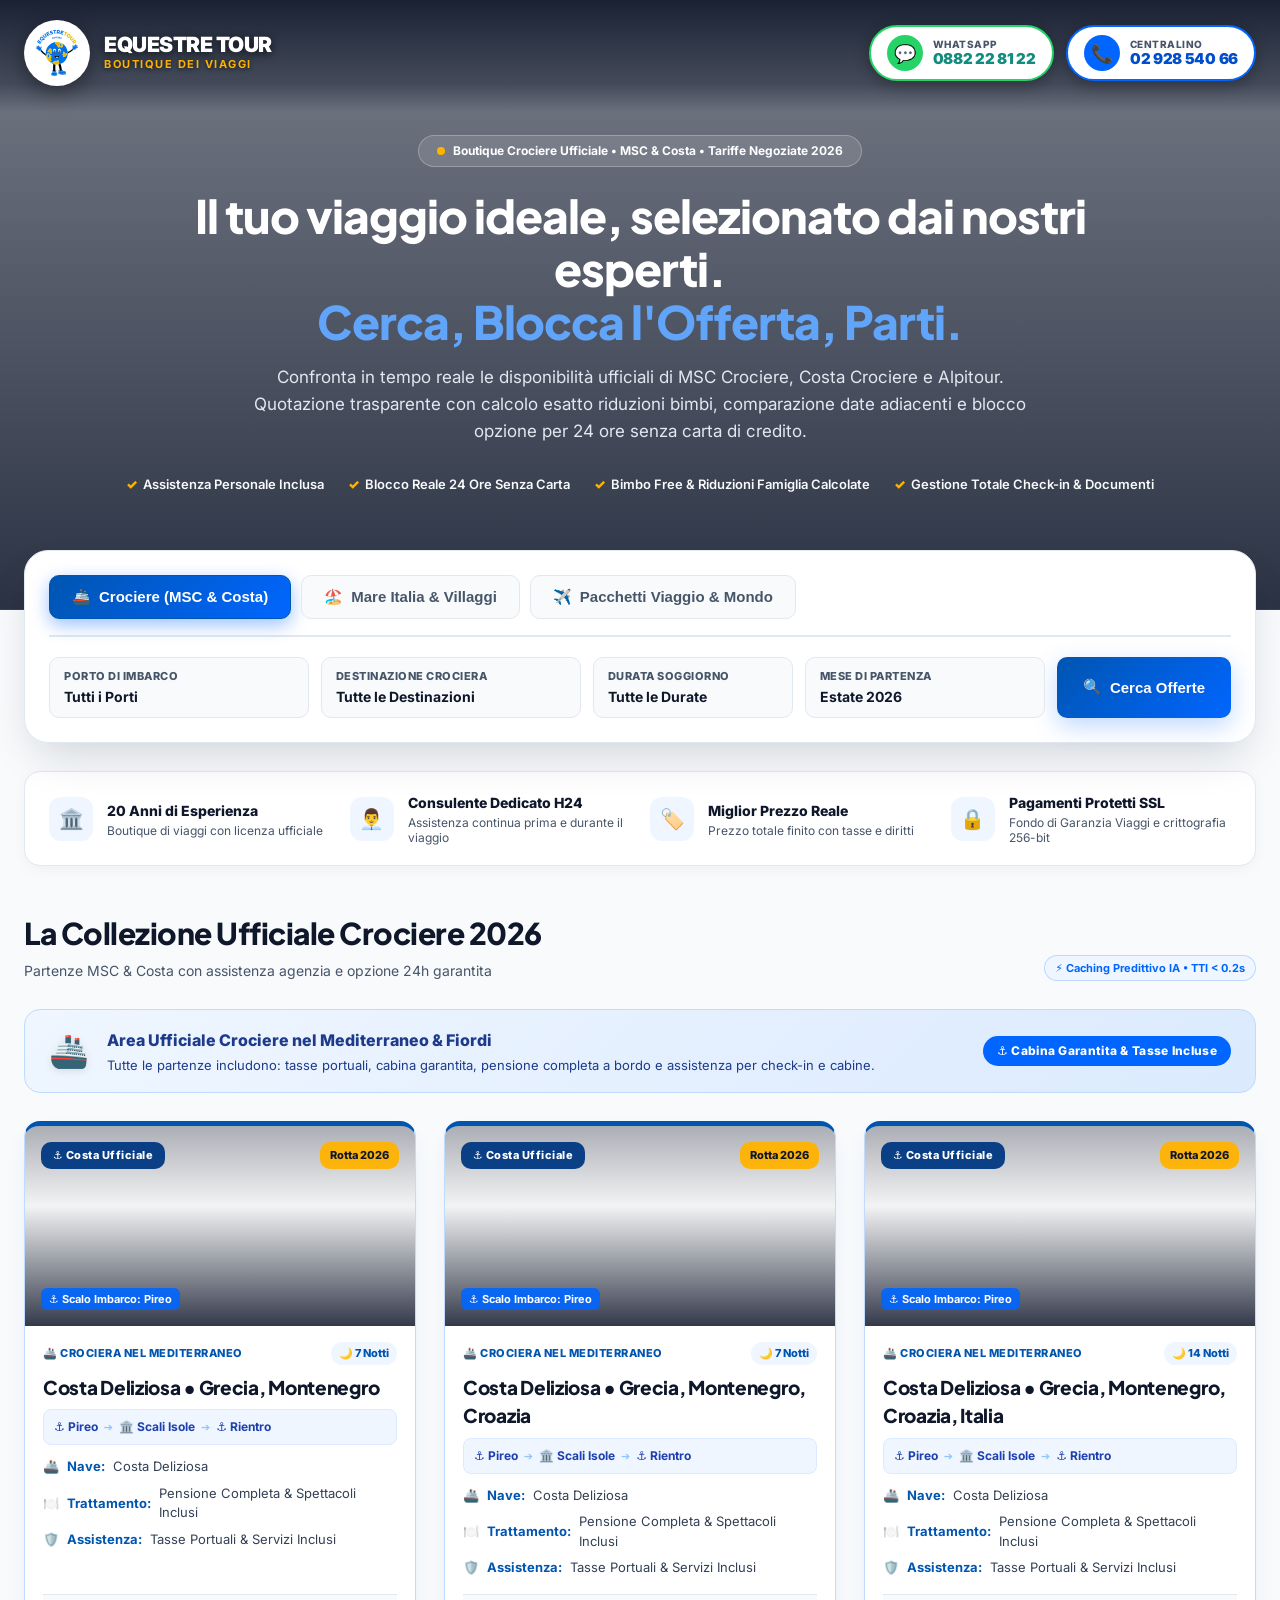
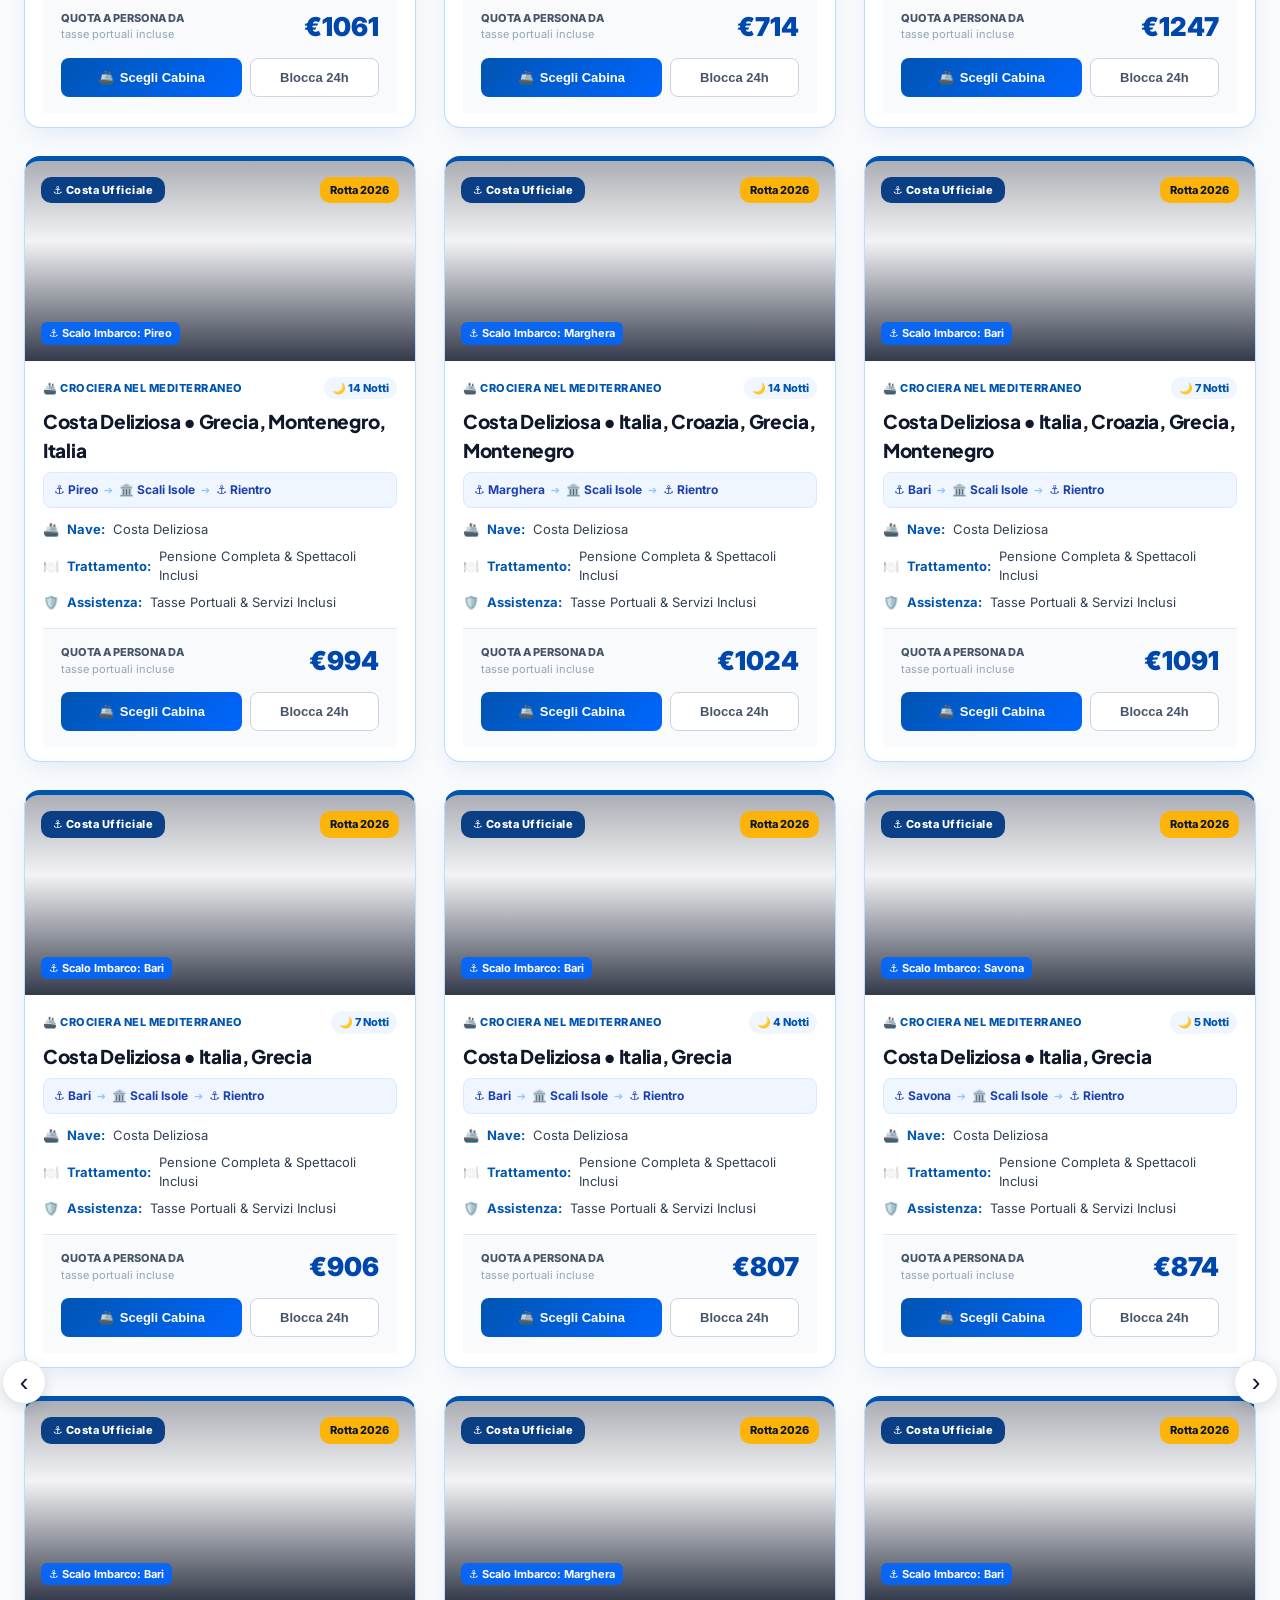
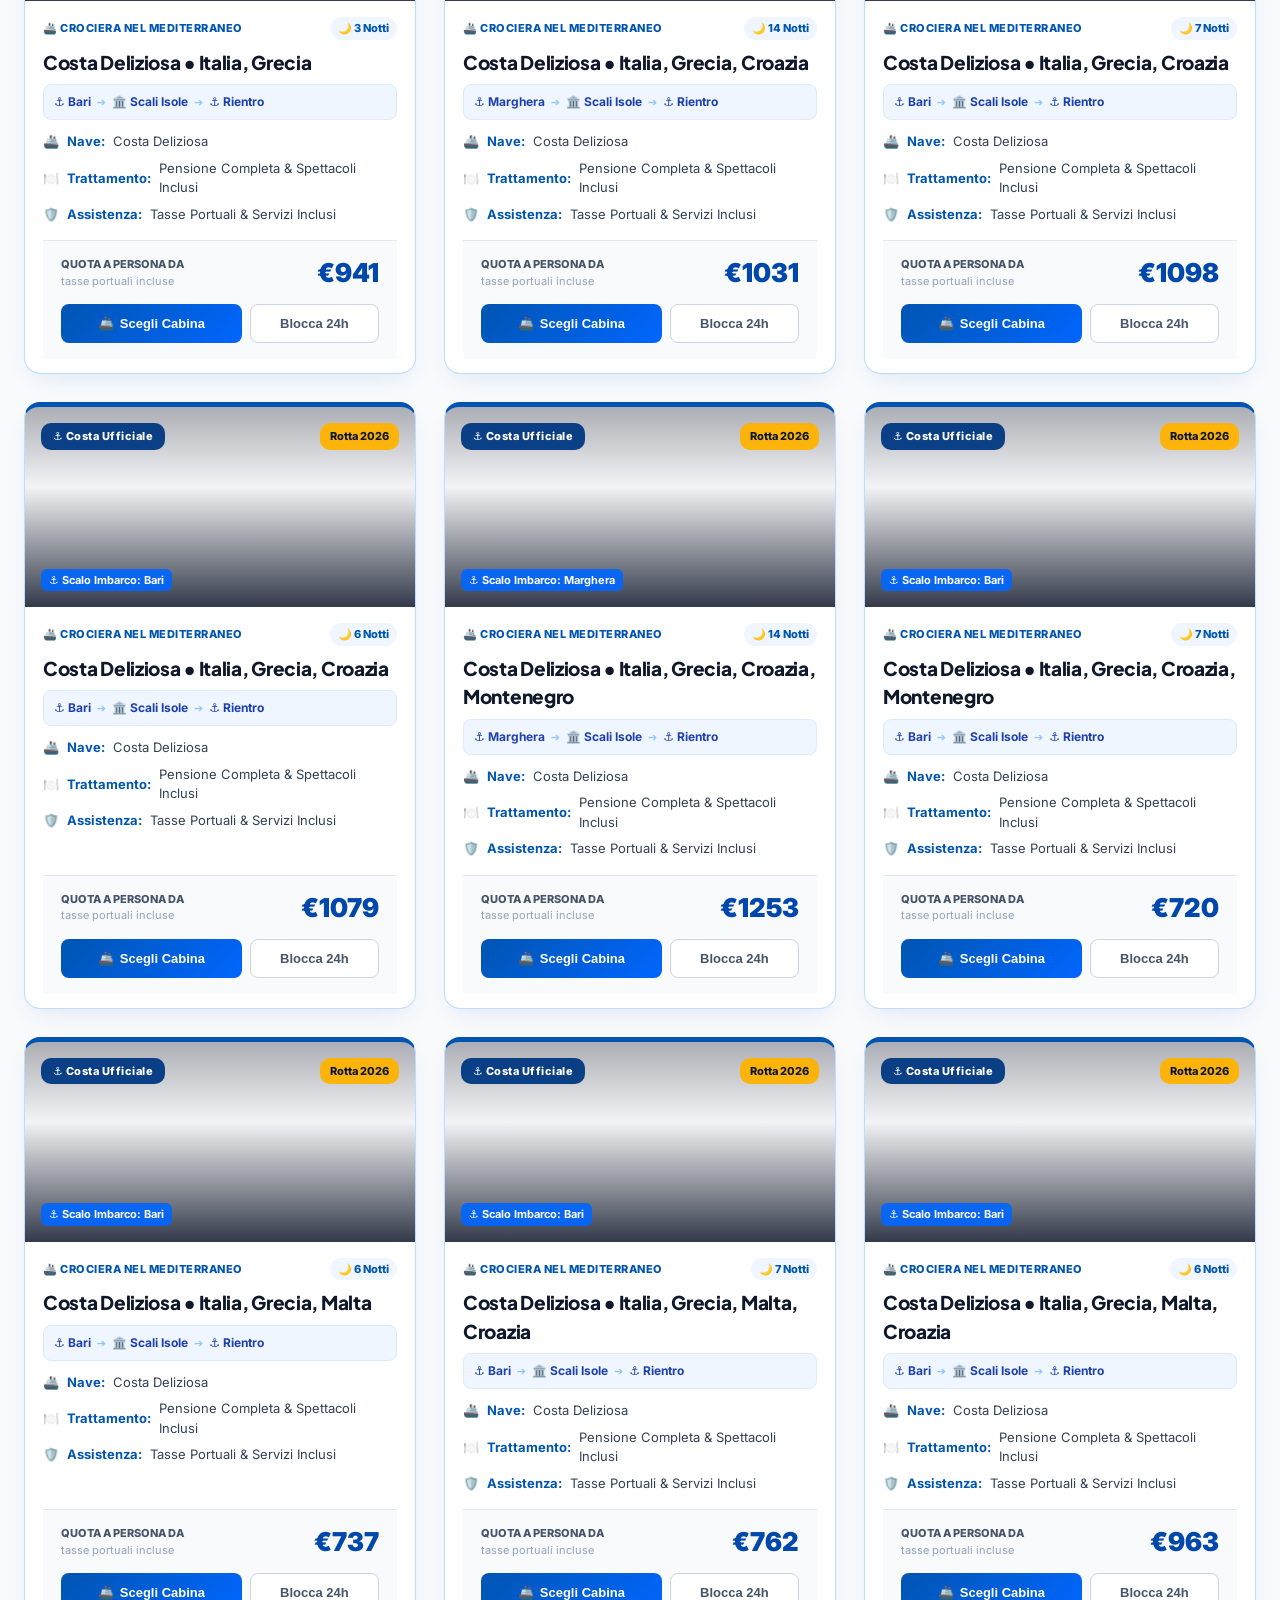
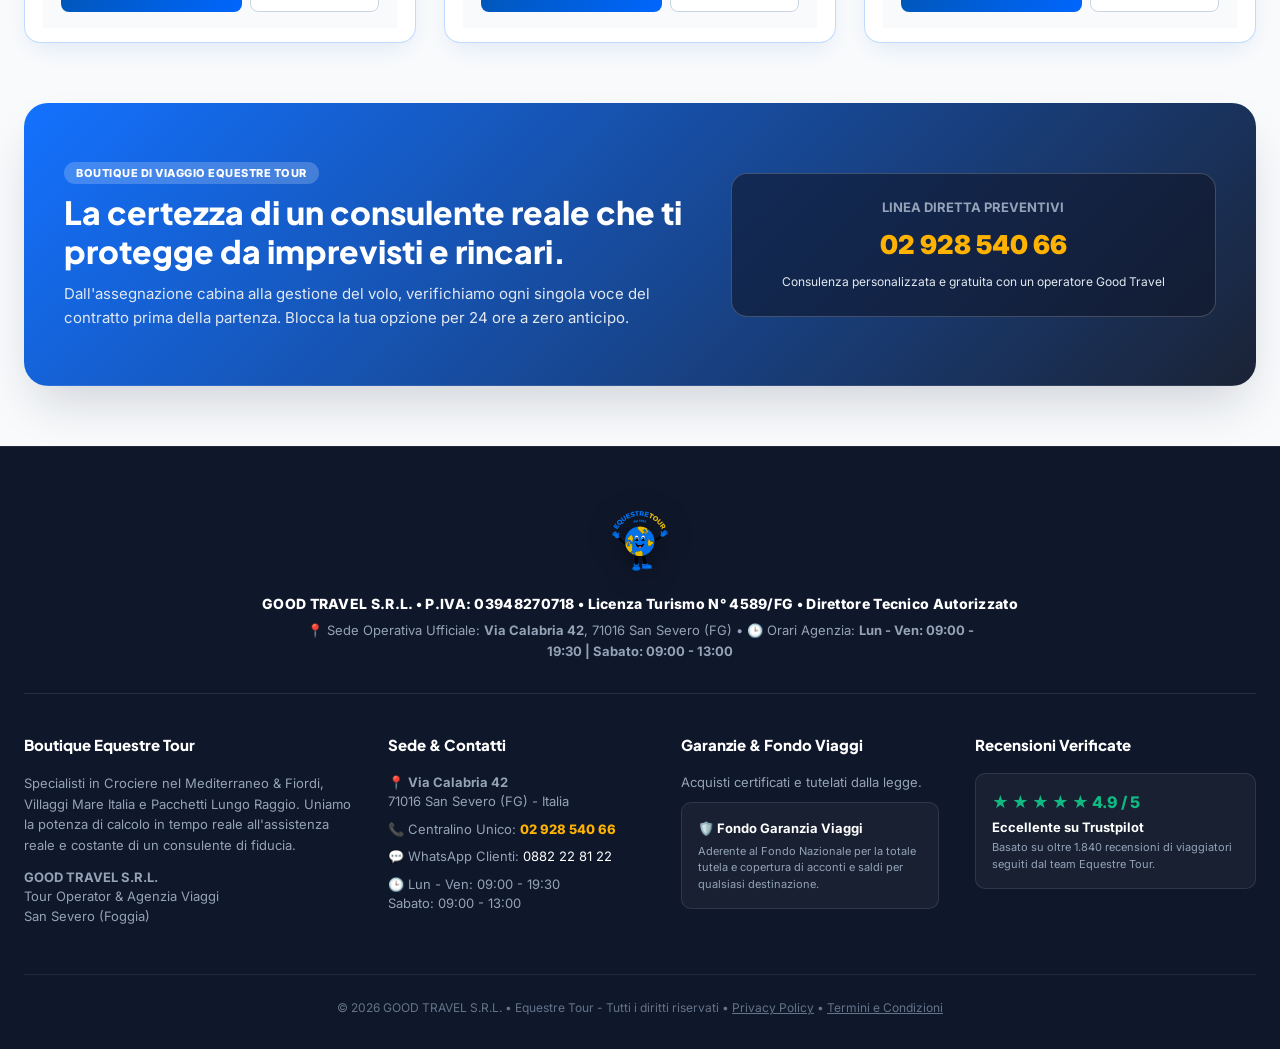
==== commit a9673c27: "Layout strutturalmente differenziati: Mare Italia stile OTA con ribbon Best Seller, stelle, date, fa" ====
--- a/index.html
+++ b/index.html
@@ -409,6 +409,455 @@
       font-weight: 800;
       white-space: nowrap;
       letter-spacing: 0.3px;
+    }
+
+    
+    /* ========================================================
+       3 LAYOUT STRUTTURALMENTE DIVERSI ED IN PERFETTA ARMONIA
+       ======================================================== */
+
+    .showcase-carousel-wrapper {
+      position: relative;
+    }
+    .carousel-nav-btn {
+      position: absolute;
+      top: 50%;
+      transform: translateY(-50%);
+      width: 44px;
+      height: 44px;
+      border-radius: 50%;
+      background: #FFFFFF;
+      border: 1.5px solid var(--border-soft);
+      box-shadow: 0 4px 14px rgba(0, 0, 0, 0.12);
+      display: flex;
+      align-items: center;
+      justify-content: center;
+      font-size: 26px;
+      color: var(--text-main);
+      cursor: pointer;
+      z-index: 30;
+      transition: all 0.2s ease;
+    }
+    .carousel-nav-btn:hover {
+      background: var(--primary-blue-light);
+      color: var(--primary-blue);
+      border-color: var(--primary-blue);
+      box-shadow: 0 6px 20px rgba(0, 0, 0, 0.18);
+    }
+    .carousel-nav-btn.prev-btn { left: -22px; }
+    .carousel-nav-btn.next-btn { right: -22px; }
+
+    @media (max-width: 1024px) {
+      .carousel-nav-btn { display: none; }
+    }
+
+    /* --------------------------------------------------------
+       1. STRUTTURA CARD CROCIERE: NAUTICO & ROTTE MARITTIME
+       -------------------------------------------------------- */
+    .card-style-crociere {
+      background: #FFFFFF;
+      border-radius: 14px;
+      border: 1.5px solid #BFDBFE;
+      box-shadow: 0 4px 18px rgba(0, 85, 177, 0.08);
+      overflow: hidden;
+      display: flex;
+      flex-direction: column;
+      position: relative;
+      transition: transform 0.25s ease, box-shadow 0.25s ease;
+    }
+    .card-style-crociere:hover {
+      transform: translateY(-5px);
+      box-shadow: 0 16px 32px rgba(0, 102, 255, 0.18);
+      border-color: #0066FF;
+    }
+    .crociera-card-body {
+      padding: 16px 18px 14px 18px;
+      display: flex;
+      flex-direction: column;
+      flex: 1;
+    }
+    .nautical-route-timeline {
+      display: flex;
+      align-items: center;
+      gap: 6px;
+      background: #EFF6FF;
+      border: 1px solid #DBEAFE;
+      border-radius: 8px;
+      padding: 8px 10px;
+      margin-bottom: 12px;
+      font-size: 12px;
+      color: #1E40AF;
+      font-weight: 700;
+      overflow-x: auto;
+      white-space: nowrap;
+    }
+    .route-node {
+      display: flex;
+      align-items: center;
+      gap: 4px;
+    }
+    .route-arrow {
+      color: #93C5FD;
+      font-size: 11px;
+    }
+    .crociera-specs {
+      display: flex;
+      flex-direction: column;
+      gap: 7px;
+      font-size: 13px;
+      color: #334155;
+      margin-bottom: 16px;
+    }
+    .crociera-spec-line {
+      display: flex;
+      align-items: center;
+      gap: 8px;
+    }
+    .crociera-spec-line strong {
+      color: #0055B1;
+    }
+    .crociera-price-bar {
+      background: #F8FAFC;
+      border-top: 1px solid #E2E8F0;
+      padding: 12px 18px;
+      display: flex;
+      align-items: center;
+      justify-content: space-between;
+      margin-top: auto;
+    }
+    .crociera-actions-row {
+      display: grid;
+      grid-template-columns: 1.4fr 1fr;
+      gap: 8px;
+      padding: 0 18px 16px 18px;
+      background: #F8FAFC;
+    }
+    .btn-crociera-primary {
+      background: linear-gradient(135deg, #0055B1 0%, #0066FF 100%);
+      color: #FFFFFF;
+      font-size: 13px;
+      font-weight: 800;
+      padding: 11px 10px;
+      border-radius: 8px;
+      border: none;
+      cursor: pointer;
+      display: flex;
+      align-items: center;
+      justify-content: center;
+      gap: 6px;
+      transition: all 0.2s;
+    }
+    .btn-crociera-primary:hover {
+      background: #004ECC;
+    }
+    .btn-crociera-lock {
+      background: #FFFFFF;
+      border: 1.5px solid #CBD5E1;
+      color: #475569;
+      font-size: 13px;
+      font-weight: 700;
+      padding: 11px 8px;
+      border-radius: 8px;
+      cursor: pointer;
+      transition: all 0.2s;
+    }
+    .btn-crociera-lock:hover {
+      border-color: #0066FF;
+      color: #0066FF;
+    }
+
+    /* --------------------------------------------------------
+       2. STRUTTURA CARD MARE ITALIA: RESORT & OTA (COME SCREENSHOT)
+       -------------------------------------------------------- */
+    .card-style-mare {
+      background: #FFFFFF;
+      border-radius: 14px;
+      border: 1px solid #E2E8F0;
+      box-shadow: 0 4px 18px rgba(0, 0, 0, 0.06);
+      overflow: hidden;
+      display: flex;
+      flex-direction: column;
+      position: relative;
+      transition: transform 0.25s ease, box-shadow 0.25s ease;
+    }
+    .card-style-mare:hover {
+      transform: translateY(-5px);
+      box-shadow: 0 16px 32px rgba(15, 23, 42, 0.12);
+      border-color: #CBD5E1;
+    }
+
+    /* Ribbon BEST SELLER pendente dall'alto con spacco */
+    .ribbon-bestseller {
+      position: absolute;
+      top: 0;
+      left: 14px;
+      background: #FACC15;
+      color: #0F172A;
+      font-size: 10px;
+      font-weight: 900;
+      padding: 6px 8px 10px 8px;
+      text-align: center;
+      line-height: 1.1;
+      text-transform: uppercase;
+      z-index: 10;
+      box-shadow: 0 4px 10px rgba(0,0,0,0.2);
+      clip-path: polygon(0 0, 100% 0, 100% 85%, 50% 100%, 0 85%);
+      letter-spacing: 0.5px;
+    }
+    .ribbon-bestseller-icon {
+      font-size: 14px;
+      display: block;
+      margin-bottom: 2px;
+    }
+
+    /* Slider dots bianchi centrati in basso sulla foto */
+    .photo-slider-dots {
+      position: absolute;
+      bottom: 10px;
+      left: 50%;
+      transform: translateX(-50%);
+      display: flex;
+      gap: 6px;
+      z-index: 5;
+    }
+    .photo-slider-dot {
+      width: 6px;
+      height: 6px;
+      border-radius: 50%;
+      background: rgba(255, 255, 255, 0.6);
+    }
+    .photo-slider-dot.active {
+      background: #FFFFFF;
+      width: 14px;
+      border-radius: 3px;
+    }
+
+    /* Mare Card Body */
+    .mare-card-body {
+      padding: 16px 18px 0 18px;
+      display: flex;
+      flex-direction: column;
+      flex: 1;
+    }
+    .mare-meta-top {
+      display: flex;
+      align-items: center;
+      gap: 8px;
+      margin-bottom: 6px;
+    }
+    .mare-stars {
+      font-size: 13px;
+      font-weight: 700;
+      color: #334155;
+    }
+    .mare-badge-exclusive {
+      background: #FEF08A;
+      color: #854D0E;
+      font-size: 10px;
+      font-weight: 900;
+      padding: 2px 7px;
+      border-radius: 4px;
+      letter-spacing: 0.5px;
+      text-transform: uppercase;
+    }
+    .mare-title-row {
+      display: flex;
+      align-items: flex-start;
+      justify-content: space-between;
+      gap: 8px;
+      margin-bottom: 4px;
+    }
+    .mare-hotel-title {
+      font-size: 17px;
+      font-weight: 800;
+      color: #0F172A;
+      line-height: 1.25;
+      margin: 0;
+    }
+    .mare-heart-btn {
+      background: transparent;
+      border: none;
+      cursor: pointer;
+      font-size: 20px;
+      color: #94A3B8;
+      line-height: 1;
+      padding: 0;
+      transition: color 0.15s, transform 0.15s;
+    }
+    .mare-heart-btn:hover {
+      color: #EF4444;
+      transform: scale(1.15);
+    }
+    .mare-heart-btn.liked {
+      color: #EF4444;
+    }
+    .mare-location-subtitle {
+      font-size: 13px;
+      color: #64748B;
+      margin-bottom: 12px;
+    }
+    .mare-specs-box {
+      display: flex;
+      flex-direction: column;
+      gap: 7px;
+      font-size: 13px;
+      color: #334155;
+      margin-bottom: 16px;
+    }
+    .mare-spec-line {
+      display: flex;
+      align-items: center;
+      gap: 8px;
+    }
+    .mare-spec-line strong {
+      color: #006568;
+    }
+
+    /* Mare Bottom Pricing Bar: fascia chiara con totale e quota persona */
+    .mare-price-bar {
+      background: #EDF7F6;
+      border-top: 1px solid #D1EBE8;
+      padding: 12px 18px;
+      display: flex;
+      align-items: flex-end;
+      justify-content: space-between;
+      margin-top: auto;
+    }
+    .mare-total-price {
+      font-size: 13px;
+      color: #64748B;
+      font-weight: 600;
+    }
+    .mare-person-price {
+      text-align: right;
+    }
+    .mare-person-val {
+      font-size: 24px;
+      font-weight: 900;
+      color: #006568;
+      letter-spacing: -0.5px;
+    }
+    .mare-person-unit {
+      font-size: 12px;
+      color: #64748B;
+      font-weight: 500;
+    }
+    .mare-info-icon {
+      font-size: 12px;
+      color: #64748B;
+      margin-left: 2px;
+    }
+
+    /* Mare Full Width Button CONTINUA */
+    .btn-mare-continua {
+      display: block;
+      width: 100%;
+      background: #006568;
+      color: #FFFFFF;
+      font-size: 14px;
+      font-weight: 900;
+      letter-spacing: 0.5px;
+      text-transform: uppercase;
+      text-align: center;
+      padding: 14px;
+      border: none;
+      cursor: pointer;
+      transition: background 0.2s;
+    }
+    .btn-mare-continua:hover {
+      background: #004D50;
+    }
+
+    /* --------------------------------------------------------
+       3. STRUTTURA CARD PACCHETTI: TICKET BOARDING PASS
+       -------------------------------------------------------- */
+    .card-style-pacchetti {
+      background: #FFFFFF;
+      border-radius: 14px;
+      border: 1.5px solid #C7D2FE;
+      box-shadow: 0 4px 18px rgba(79, 70, 229, 0.08);
+      overflow: hidden;
+      display: flex;
+      flex-direction: column;
+      position: relative;
+      transition: transform 0.25s ease, box-shadow 0.25s ease;
+    }
+    .card-style-pacchetti:hover {
+      transform: translateY(-5px);
+      box-shadow: 0 16px 32px rgba(79, 70, 229, 0.18);
+      border-color: #6366F1;
+    }
+    /* Ticket Flight Strip stile carta d'imbarco */
+    .flight-ticket-strip {
+      background: #312E81;
+      color: #FFFFFF;
+      padding: 9px 14px;
+      display: flex;
+      align-items: center;
+      justify-content: space-between;
+      font-size: 12px;
+      font-weight: 700;
+      letter-spacing: 0.3px;
+    }
+    .flight-strip-nodes {
+      display: flex;
+      align-items: center;
+      gap: 6px;
+    }
+    .flight-strip-baggage {
+      background: rgba(255, 255, 255, 0.2);
+      padding: 2px 7px;
+      border-radius: 4px;
+      font-size: 11px;
+    }
+    .pacchetti-card-body {
+      padding: 16px 18px 0 18px;
+      display: flex;
+      flex-direction: column;
+      flex: 1;
+    }
+    .pacchetti-specs {
+      display: flex;
+      flex-direction: column;
+      gap: 7px;
+      font-size: 13px;
+      color: #334155;
+      margin-bottom: 16px;
+    }
+    .pacchetti-spec-line {
+      display: flex;
+      align-items: center;
+      gap: 8px;
+    }
+    .pacchetti-spec-line strong {
+      color: #4338CA;
+    }
+    .pacchetti-price-bar {
+      background: #EEF2FF;
+      border-top: 1px solid #E0E7FF;
+      padding: 12px 18px;
+      display: flex;
+      align-items: flex-end;
+      justify-content: space-between;
+      margin-top: auto;
+    }
+    .btn-pacchetti-prenota {
+      display: block;
+      width: 100%;
+      background: linear-gradient(135deg, #4F46E5 0%, #7C3AED 100%);
+      color: #FFFFFF;
+      font-size: 14px;
+      font-weight: 900;
+      letter-spacing: 0.5px;
+      text-transform: uppercase;
+      text-align: center;
+      padding: 14px;
+      border: none;
+      cursor: pointer;
+      transition: opacity 0.2s;
+    }
+    .btn-pacchetti-prenota:hover {
+      opacity: 0.92;
     }
 
     /* Temi Spotlight */
@@ -1946,8 +2395,13 @@
       </div>
     </div>
 
-    <div class="showcase-grid" id="cards-container">
-      <!-- Generato dinamicamente -->
+    <!-- CAROUSEL WRAPPER CON FRECCE NAVIGAZIONE -->
+    <div class="showcase-carousel-wrapper">
+      <button type="button" class="carousel-nav-btn prev-btn" onclick="scrollCarousel(-1)" aria-label="Precedente">‹</button>
+      <div class="showcase-grid" id="cards-container">
+        <!-- Generato dinamicamente -->
+      </div>
+      <button type="button" class="carousel-nav-btn next-btn" onclick="scrollCarousel(1)" aria-label="Successivo">›</button>
     </div>
   </section>
 
@@ -2529,6 +2983,25 @@
       }
     }
 
+    
+    // SCROLL CAROUSEL
+    function scrollCarousel(dir) {
+      const container = document.getElementById('cards-container');
+      if (!container) return;
+      container.scrollBy({ left: dir * 360, behavior: 'smooth' });
+    }
+
+    // TOGGLE WISHLIST HEART
+    function toggleHeart(btn, event) {
+      if (event) event.stopPropagation();
+      btn.classList.toggle('liked');
+      if (btn.classList.contains('liked')) {
+        btn.textContent = '❤️';
+      } else {
+        btn.textContent = '♡';
+      }
+    }
+
     function renderCards(items) {
       const container = document.getElementById('cards-container');
       if (!container) return;
@@ -2539,7 +3012,7 @@
             <div style="font-size:40px; margin-bottom:12px;">🔍</div>
             <h3 style="font-size:20px; font-weight:800; margin-bottom:8px;">Nessuna proposta trovata con i filtri attuali</h3>
             <p style="color:var(--text-muted); font-size:14px; max-width:480px; margin:0 auto 16px auto;">
-              Nessun problema: il nostro centro prenotazioni ha accesso a migliaia di combinazioni in tempo reale.
+              Nessun problema: il nostro centro prenotazioni ha accesso diretto all'inventario completo.
             </p>
             <button type="button" class="btn-search-trigger" style="display:inline-block; max-width:240px;" onclick="selectAllFilter('port', true); selectAllFilter('dest', true); applyFilters();">
               Ripristina Tutte le Proposte
@@ -2550,168 +3023,191 @@
       }
 
       const displayList = items.slice(0, 18);
-      container.innerHTML = displayList.map(item => {
+      container.innerHTML = displayList.map((item, idx) => {
         const originList = (item.ports || item.airports || []).slice(0, 3).join(', ');
 
-        // === 1. CARD PER CROCIERE ===
+        // ==========================================================
+        // 1. CROCIERE: STRUTTURA NAUTICA CON ROTTE, TIMELINE E CABINE
+        // ==========================================================
         if (currentMacroTab === 'crociere') {
+          const portsArr = item.ports || ['Pireo'];
           return `
             <div class="boutique-card card-style-crociere" onmouseenter="AIPredictiveCache.warmupOffer('${item.id}')">
-              <div>
-                <div class="card-photo-wrapper" style="background-image: url('${item.image}');">
-                  <div class="card-top-badges">
-                    <span class="badge-nautico">⚓ ${item.company || 'Costa'} Ufficiale</span>
-                    <span class="badge-accent-crociera">Rotta 2026</span>
+              <div class="card-photo-wrapper" style="background-image: url('${item.image}');">
+                <div class="card-top-badges">
+                  <span class="badge-nautico">⚓ ${item.company || 'Costa'} Ufficiale</span>
+                  <span class="badge-accent-crociera">Rotta 2026</span>
+                </div>
+                <div class="card-bottom-tags">
+                  <span class="pill-departure-code">⚓ Scalo Imbarco: ${portsArr[0] || 'Principale'}</span>
+                </div>
+              </div>
+
+              <div class="crociera-card-body">
+                <div class="card-category-indicator category-crociere">
+                  <span>🚢 Crociera nel Mediterraneo</span>
+                  <span class="dur-pill">🌙 ${item.dur} Notti</span>
+                </div>
+                <h3 class="card-ship-title" style="margin-bottom:8px;">${item.title || item.ship}</h3>
+                
+                <!-- TIMELINE ROTTA NAUTICA -->
+                <div class="nautical-route-timeline">
+                  <span class="route-node">⚓ ${portsArr[0] || 'Imbarco'}</span>
+                  <span class="route-arrow">➔</span>
+                  <span class="route-node">🏛️ Scali Isole</span>
+                  <span class="route-arrow">➔</span>
+                  <span class="route-node">⚓ Rientro</span>
+                </div>
+
+                <div class="crociera-specs">
+                  <div class="crociera-spec-line"><span>🚢</span> <strong>Nave:</strong> ${item.ship || 'Classe Premium'}</div>
+                  <div class="crociera-spec-line"><span>🍽️</span> <strong>Trattamento:</strong> Pensione Completa & Spettacoli Inclusi</div>
+                  <div class="crociera-spec-line"><span>🛡️</span> <strong>Assistenza:</strong> Tasse Portuali & Servizi Inclusi</div>
+                </div>
+
+                <div class="crociera-price-bar">
+                  <div>
+                    <div class="price-sub-label">Quota a Persona da</div>
+                    <span class="price-note">tasse portuali incluse</span>
                   </div>
-                  <div class="card-bottom-tags">
-                    <span class="pill-departure-code">⚓ Scalo d'imbarco: ${originList}</span>
-                  </div>
+                  <div class="val-crociere">€${item.basePrice}</div>
                 </div>
 
-                <div class="card-body">
-                  <div>
-                    <div class="card-category-indicator category-crociere">
-                      <span>🚢 Crociera Mediterraneo</span>
-                      <span class="dur-pill">🌙 ${item.dur} Notti</span>
-                    </div>
-                    <h3 class="card-ship-title">${item.title || item.ship}</h3>
-                    <p class="card-destination-desc">🗺️ ${item.dest || item.region}</p>
-                    
-                    <div class="card-agency-perks perks-crociere">
-                      <div class="agency-perk-row"><span>⚓</span> <strong>Imbarco:</strong> ${originList || 'Principali porti'}</div>
-                      <div class="agency-perk-row"><span>🍽️</span> <strong>Trattamento:</strong> Pensione Completa & Spettacoli</div>
-                      <div class="agency-perk-row"><span>🛡️</span> <strong>Garanzia:</strong> Tasse Portuali & Assistenza Incluse</div>
-                    </div>
-                  </div>
-
-                  <div>
-                    <div class="card-pricing-block">
-                      <div>
-                        <div class="price-sub-label">A Partire Da</div>
-                        <span class="price-note">a persona • Tasse portuali incluse</span>
-                      </div>
-                      <div class="price-main-val val-crociere">€${item.basePrice}</div>
-                    </div>
-
-                    <div class="card-action-buttons">
-                      <button type="button" class="btn-card-personalize btn-action-crociere" onclick="openOfferModal('${item.id}')">
-                        <span>🚢</span> Scegli Cabina & Data
-                      </button>
-                      <button type="button" class="btn-card-lock" onclick="quickLock('${item.id}')">
-                        Blocca 24h a €0
-                      </button>
-                    </div>
-                  </div>
+                <div class="crociera-actions-row">
+                  <button type="button" class="btn-crociera-primary" onclick="openOfferModal('${item.id}')">
+                    <span>🚢</span> Scegli Cabina
+                  </button>
+                  <button type="button" class="btn-crociera-lock" onclick="quickLock('${item.id}')">
+                    Blocca 24h
+                  </button>
                 </div>
               </div>
             </div>
           `;
         }
 
-        // === 2. CARD PER MARE ITALIA ===
+        // ==========================================================
+        // 2. MARE ITALIA: STRUTTURA HOTEL/RESORT OTA (COME SCREENSHOT)
+        // ==========================================================
         if (currentMacroTab === 'mare_italia') {
+          const dateStr = item.dates && item.dates[0] ? item.dates[0] : '15 Giu 2026';
+          const calcTotal = item.basePrice * 2; // Simula totale soggiorno 2 adulti
           return `
             <div class="boutique-card card-style-mare" onmouseenter="AIPredictiveCache.warmupOffer('${item.id}')">
-              <div>
-                <div class="card-photo-wrapper" style="background-image: url('${item.image}');">
-                  <div class="card-top-badges">
-                    <span class="badge-resort">🏖️ ${item.operator || 'Villaggi Club'}</span>
-                    <span class="badge-bimbo-free">👶 BIMBO FREE 0-12 ANNI</span>
+              <!-- HANGING RIBBON BEST SELLER -->
+              <div class="ribbon-bestseller">
+                <span class="ribbon-bestseller-icon">🎖️</span>
+                BEST<br>SELLER
+              </div>
+
+              <!-- FOTO CON SLIDER DOTS BIANCHI IN BASSO -->
+              <div class="card-photo-wrapper" style="background-image: url('${item.image}'); position:relative;">
+                <div class="photo-slider-dots">
+                  <div class="photo-slider-dot active"></div>
+                  <div class="photo-slider-dot"></div>
+                  <div class="photo-slider-dot"></div>
+                </div>
+              </div>
+
+              <!-- CORPO SCHEDA RESORT -->
+              <div class="mare-card-body">
+                <div class="mare-meta-top">
+                  <span class="mare-stars">Hotel ★★★★</span>
+                  <span class="mare-badge-exclusive">ESCLUSIVA BIMBO FREE</span>
+                </div>
+
+                <div class="mare-title-row">
+                  <h3 class="mare-hotel-title">${item.title}</h3>
+                  <button type="button" class="mare-heart-btn" onclick="toggleHeart(this, event)" title="Aggiungi ai preferiti">♡</button>
+                </div>
+
+                <div class="mare-location-subtitle">${item.dest || item.region}</div>
+
+                <div class="mare-specs-box">
+                  <div class="mare-spec-line">
+                    <span>📅</span>
+                    <span><strong>${dateStr}</strong> (7 Notti)</span>
                   </div>
-                  <div class="card-bottom-tags">
-                    <span class="pill-departure-code">🏖️ ${item.dest || item.region}</span>
+                  <div class="mare-spec-line">
+                    <span>🚢</span>
+                    <span><strong>Miglior prezzo con:</strong> Traghetto + Auto o Volo</span>
                   </div>
                 </div>
 
-                <div class="card-body">
-                  <div>
-                    <div class="card-category-indicator category-mare">
-                      <span>🏖️ Villaggio & Resort</span>
-                      <span class="dur-pill">☀️ 7 Notti Relax</span>
-                    </div>
-                    <h3 class="card-ship-title title-mare">${item.title}</h3>
-                    <p class="card-destination-desc">📍 ${item.dest || item.region}</p>
-                    
-                    <div class="card-agency-perks perks-mare">
-                      <div class="agency-perk-row"><span>🌊</span> <strong>Spiaggia:</strong> Ombrellone & Lettini Inclusi</div>
-                      <div class="agency-perk-row"><span>🍹</span> <strong>Formula:</strong> All-Inclusive & Open Bar Resort</div>
-                      <div class="agency-perk-row"><span>👶</span> <strong>Famiglie:</strong> 1° Bambino 0€ & Mini Club</div>
-                    </div>
+                <!-- FASCIA PREZZO BICOLORE CON TOTALE E PERSONA -->
+                <div class="mare-price-bar">
+                  <div class="mare-total-price">
+                    €${calcTotal}/totale
                   </div>
-
-                  <div>
-                    <div class="card-pricing-block">
-                      <div>
-                        <div class="price-sub-label">A Partire Da</div>
-                        <span class="price-note">a persona • Tessera Club Inclusa</span>
-                      </div>
-                      <div class="price-main-val val-mare">€${item.basePrice}</div>
-                    </div>
-
-                    <div class="card-action-buttons">
-                      <button type="button" class="btn-card-personalize btn-action-mare" onclick="openOfferModal('${item.id}')">
-                        <span>🏖️</span> Preventivo Famiglia
-                      </button>
-                      <button type="button" class="btn-card-lock" onclick="quickLock('${item.id}')">
-                        Blocca 24h a €0
-                      </button>
-                    </div>
+                  <div class="mare-person-price">
+                    <span class="mare-person-val">€ ${item.basePrice}</span>
+                    <span class="mare-person-unit">/ persona</span>
+                    <span class="mare-info-icon" title="Tasse e tessera club incluse">ⓘ</span>
                   </div>
                 </div>
+
+                <!-- BOTTONE CONTINUA A TUTTA LARGHEZZA IN BASSO -->
+                <button type="button" class="btn-mare-continua" onclick="openOfferModal('${item.id}')">
+                  CONTINUA
+                </button>
               </div>
             </div>
           `;
         }
 
-        // === 3. CARD PER PACCHETTI VIAGGIO ===
+        // ==========================================================
+        // 3. PACCHETTI VACANZA: STRUTTURA TICKET & BOARDING PASS
+        // ==========================================================
+        const airCode = (item.airports && item.airports[0]) ? item.airports[0] : 'Milano Malpensa';
         return `
           <div class="boutique-card card-style-pacchetti" onmouseenter="AIPredictiveCache.warmupOffer('${item.id}')">
-            <div>
-              <div class="card-photo-wrapper" style="background-image: url('${item.image}');">
-                <div class="card-top-badges">
-                  <span class="badge-volo">✈️ VOLO + RESORT INCLUSO</span>
-                  <span class="badge-esotico">🌍 ${item.country || 'Mondo'}</span>
+            <!-- STRIP VOLO STILE CARTA D'IMBARCO -->
+            <div class="flight-ticket-strip">
+              <div class="flight-strip-nodes">
+                <span>🛫 ${airCode.split(' ')[0]}</span>
+                <span>➔</span>
+                <span>🌴 ${item.country ? item.country.split('/')[0].trim() : 'Mondo'}</span>
+              </div>
+              <div class="flight-strip-baggage">Bagaglio 23kg Incluso</div>
+            </div>
+
+            <!-- FOTO RESORT INTERNAZIONALE -->
+            <div class="card-photo-wrapper" style="background-image: url('${item.image}');">
+              <div class="card-top-badges">
+                <span class="badge-volo">✈️ VOLO + RESORT INCLUSO</span>
+                <span class="badge-esotico">🌍 5 Stelle</span>
+              </div>
+              <div class="card-bottom-tags">
+                <span class="pill-departure-code">Partenza: ${originList}</span>
+              </div>
+            </div>
+
+            <div class="pacchetti-card-body">
+              <div class="card-category-indicator category-pacchetti">
+                <span>✈️ Grandi Viaggi & Mondo</span>
+                <span class="dur-pill">🌍 ${item.dur} Notti</span>
+              </div>
+
+              <h3 class="card-ship-title title-pacchetti" style="margin-bottom:6px;">${item.title}</h3>
+              <p class="card-destination-desc" style="margin-bottom:12px;">📍 ${item.dest || item.country}</p>
+
+              <div class="pacchetti-specs">
+                <div class="pacchetti-spec-line"><span>🛫</span> <strong>Volo:</strong> Andata e Ritorno con Tasse Incluse</div>
+                <div class="pacchetti-spec-line"><span>🌴</span> <strong>Soggiorno:</strong> Transfer Aeroporto + Resort All-Inclusive</div>
+                <div class="pacchetti-spec-line"><span>🛡️</span> <strong>Protezione:</strong> Polizza Medico-Bagaglio & Annullamento</div>
+              </div>
+
+              <div class="pacchetti-price-bar">
+                <div>
+                  <div class="price-sub-label">Pacchetto Completo da</div>
+                  <span class="price-note">volo + hotel + transfer</span>
                 </div>
-                <div class="card-bottom-tags">
-                  <span class="pill-departure-code">🛫 Voli da: ${originList}</span>
-                </div>
+                <div class="val-pacchetti">€${item.basePrice}</div>
               </div>
 
-              <div class="card-body">
-                <div>
-                  <div class="card-category-indicator category-pacchetti">
-                    <span>✈️ Pacchetto Completo</span>
-                    <span class="dur-pill">🌍 ${item.dur} Notti</span>
-                  </div>
-                  <h3 class="card-ship-title title-pacchetti">${item.title}</h3>
-                  <p class="card-destination-desc">📍 ${item.dest || item.country}</p>
-                  
-                  <div class="card-agency-perks perks-pacchetti">
-                    <div class="agency-perk-row"><span>🛫</span> <strong>Volo & Bagaglio:</strong> Volo a/r + Bagaglio in stiva</div>
-                    <div class="agency-perk-row"><span>🌴</span> <strong>Soggiorno:</strong> Transfer + Resort Selezionato</div>
-                    <div class="agency-perk-row"><span>🛡️</span> <strong>Protezione:</strong> Assicurazione Medico-Bagaglio Inclusa</div>
-                  </div>
-                </div>
-
-                <div>
-                  <div class="card-pricing-block">
-                    <div>
-                      <div class="price-sub-label">Pacchetto Completo Da</div>
-                      <span class="price-note">volo + hotel + tasse incluse</span>
-                    </div>
-                    <div class="price-main-val val-pacchetti">€${item.basePrice}</div>
-                  </div>
-
-                  <div class="card-action-buttons">
-                    <button type="button" class="btn-card-personalize btn-action-pacchetti" onclick="openOfferModal('${item.id}')">
-                      <span>✈️</span> Configura Volo & Hotel
-                    </button>
-                    <button type="button" class="btn-card-lock" onclick="quickLock('${item.id}')">
-                      Blocca 24h a €0
-                    </button>
-                  </div>
-                </div>
-              </div>
+              <button type="button" class="btn-pacchetti-prenota" onclick="openOfferModal('${item.id}')">
+                CONFIGURA PACCHETTO VOLO
+              </button>
             </div>
           </div>
         `;
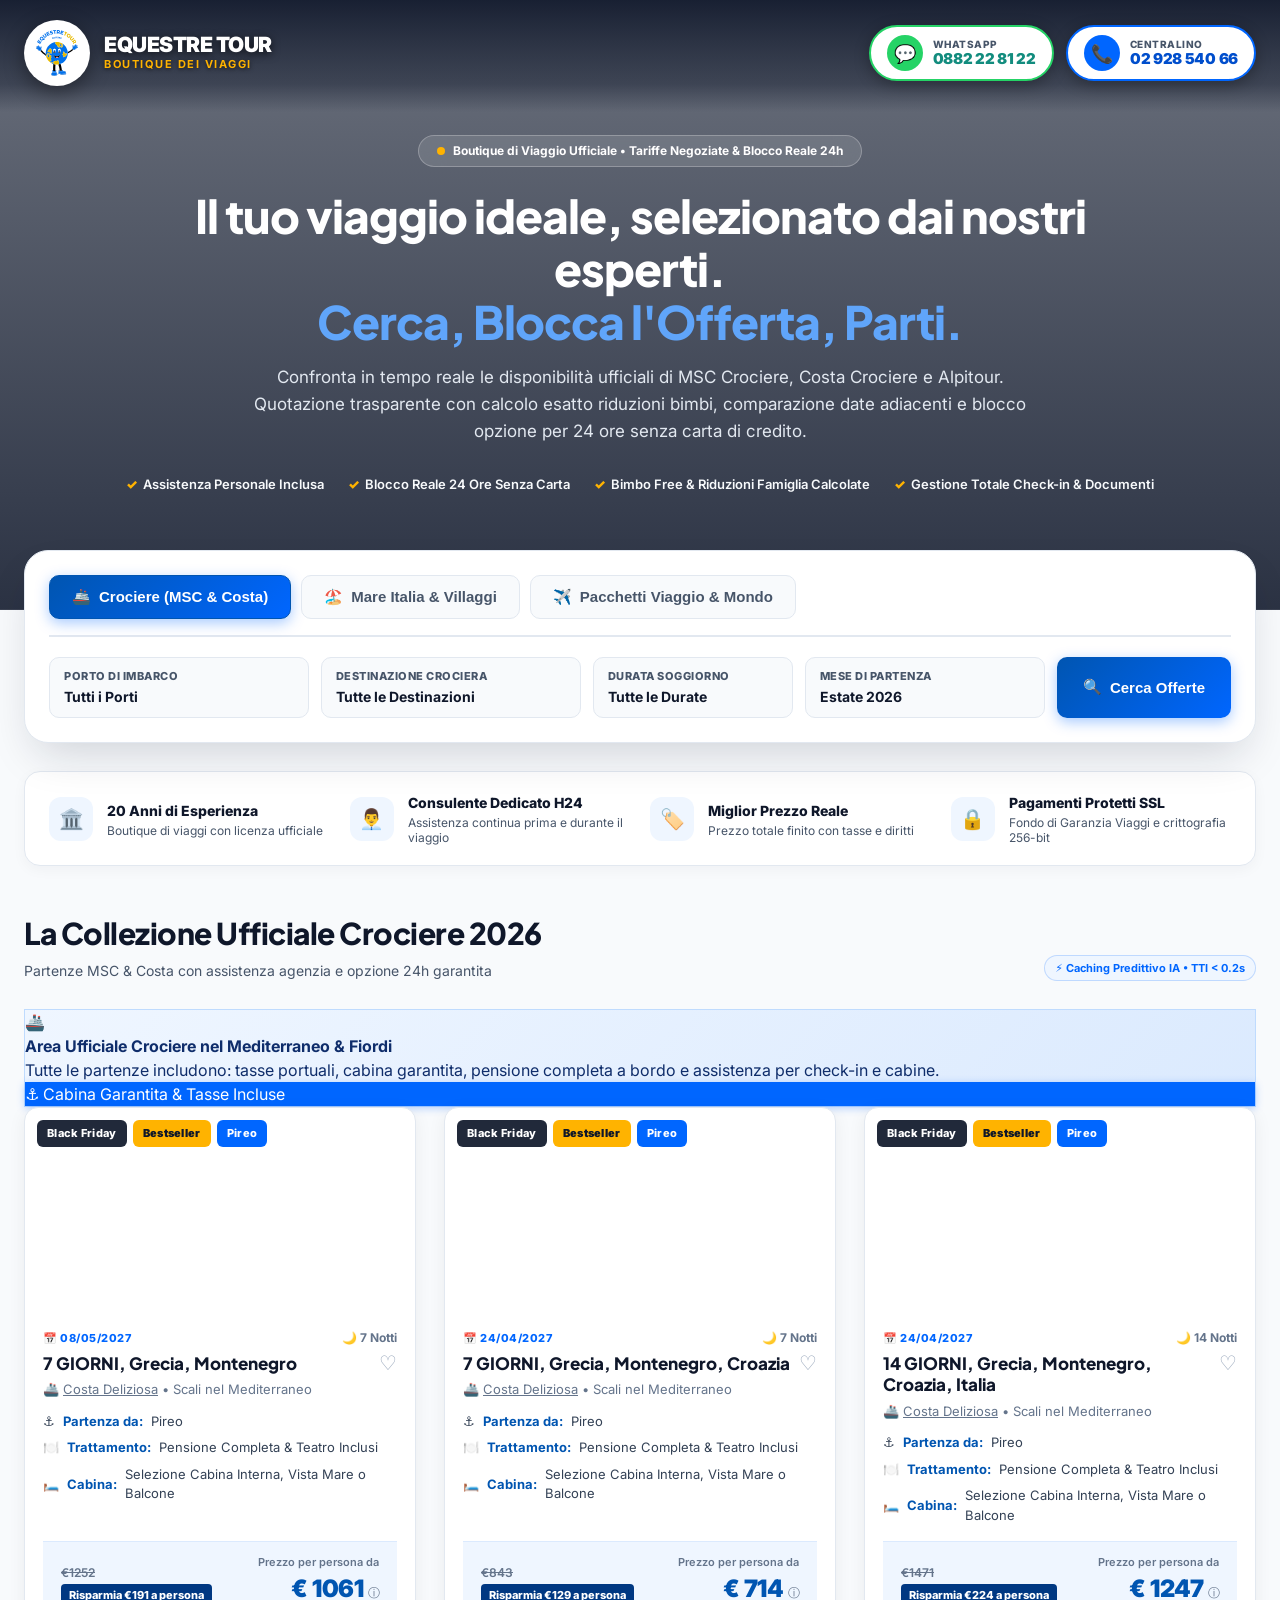
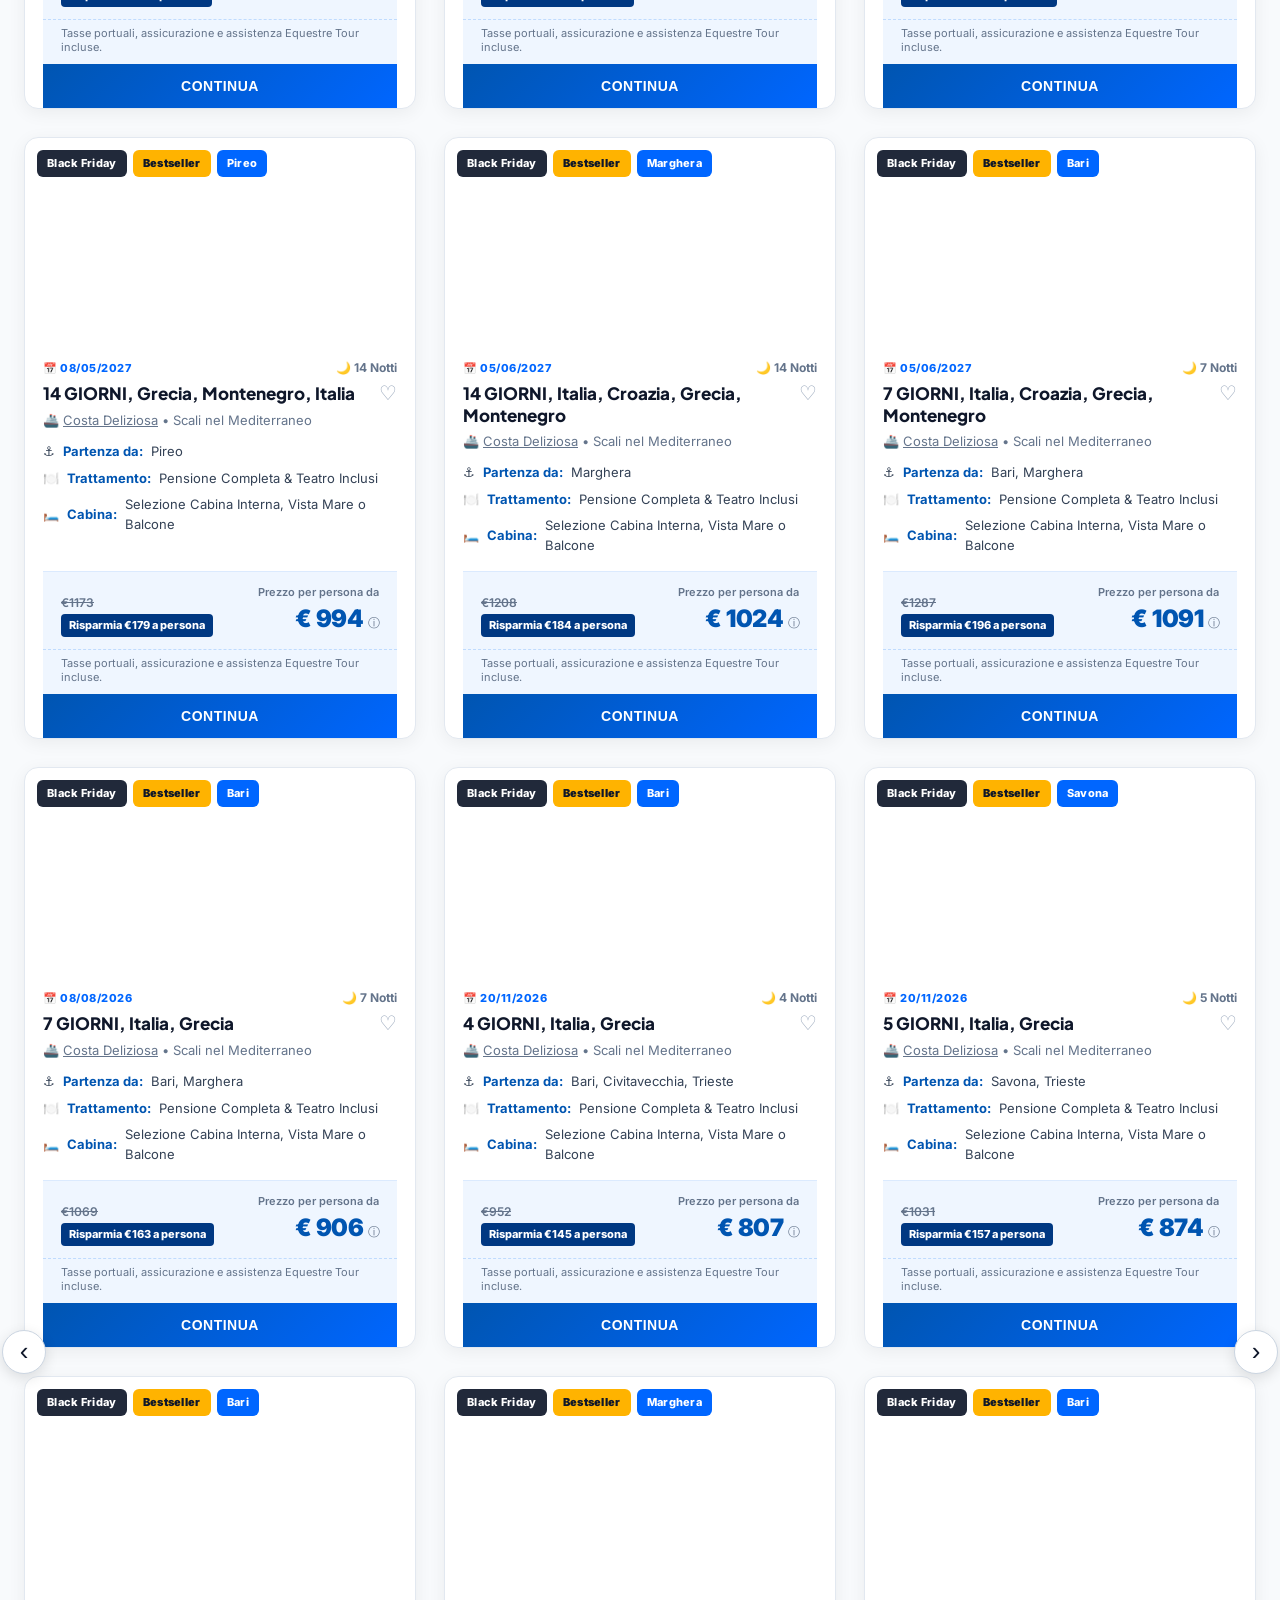
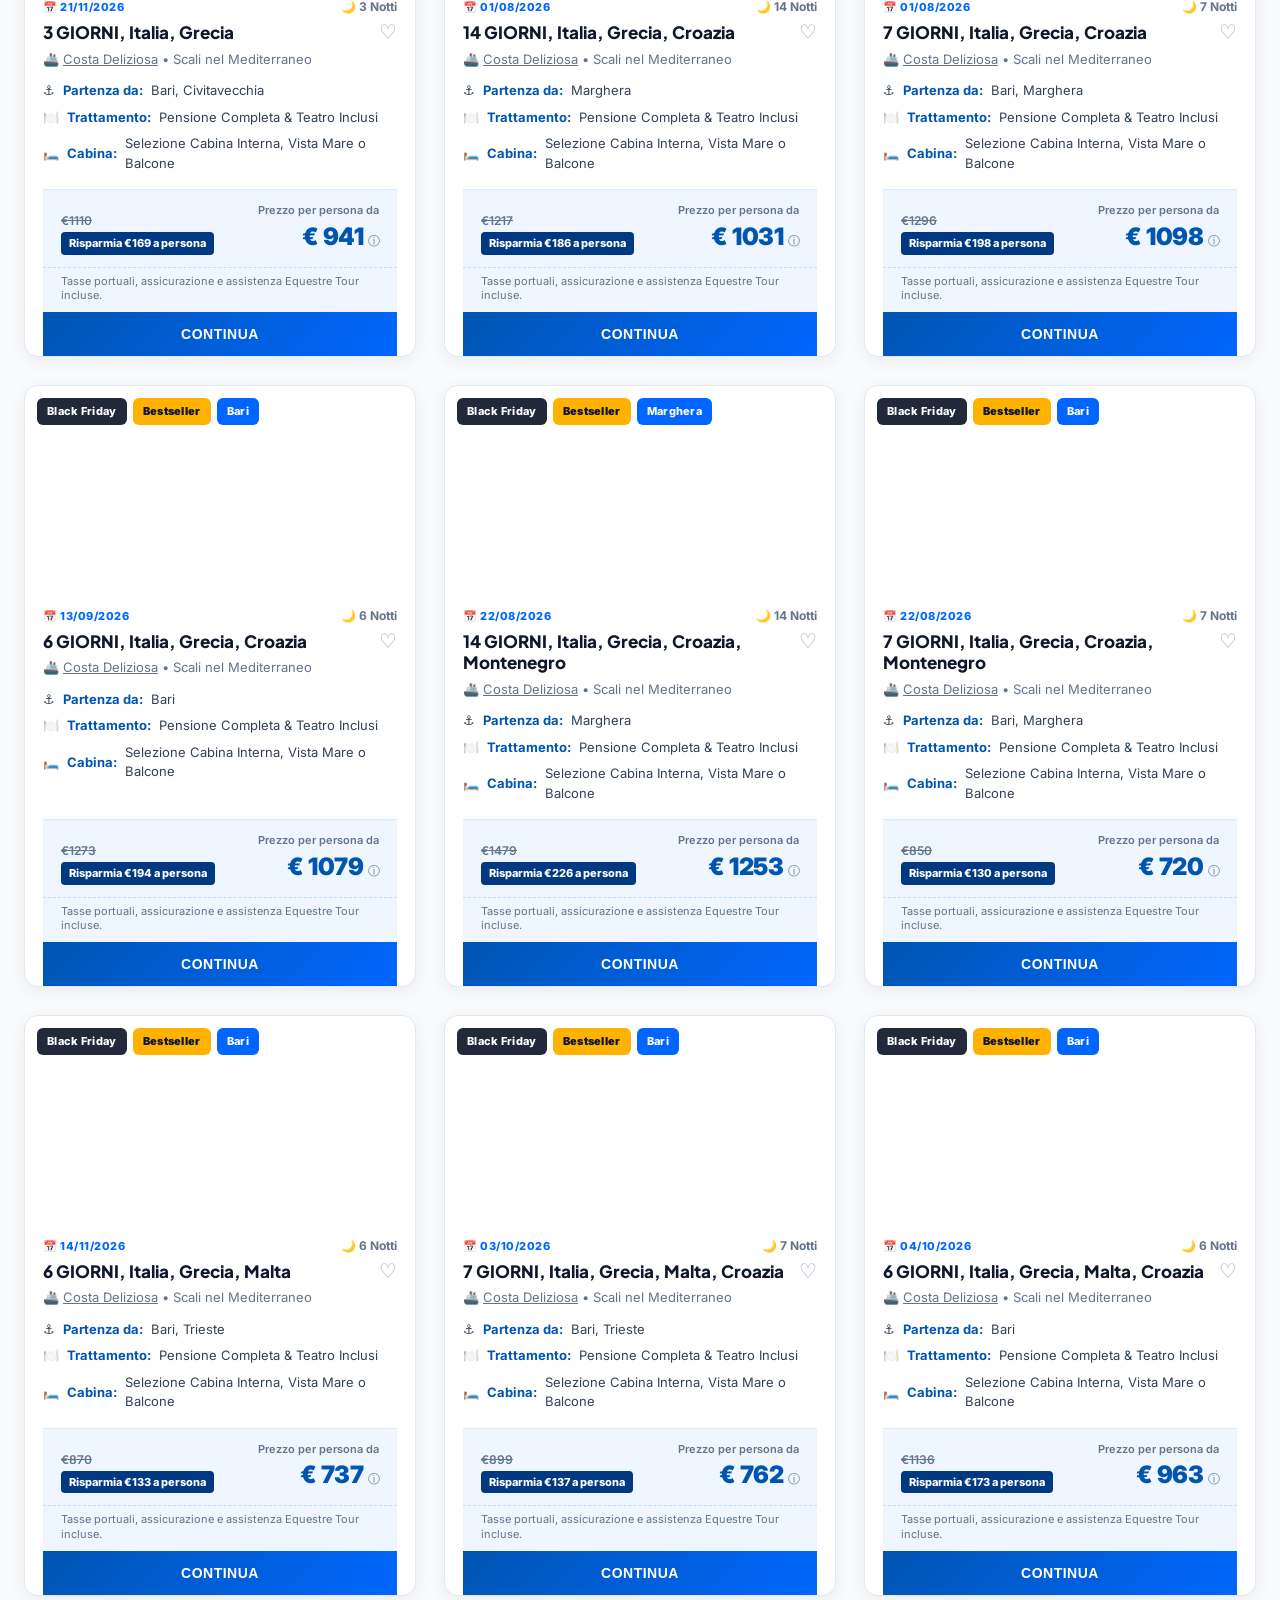
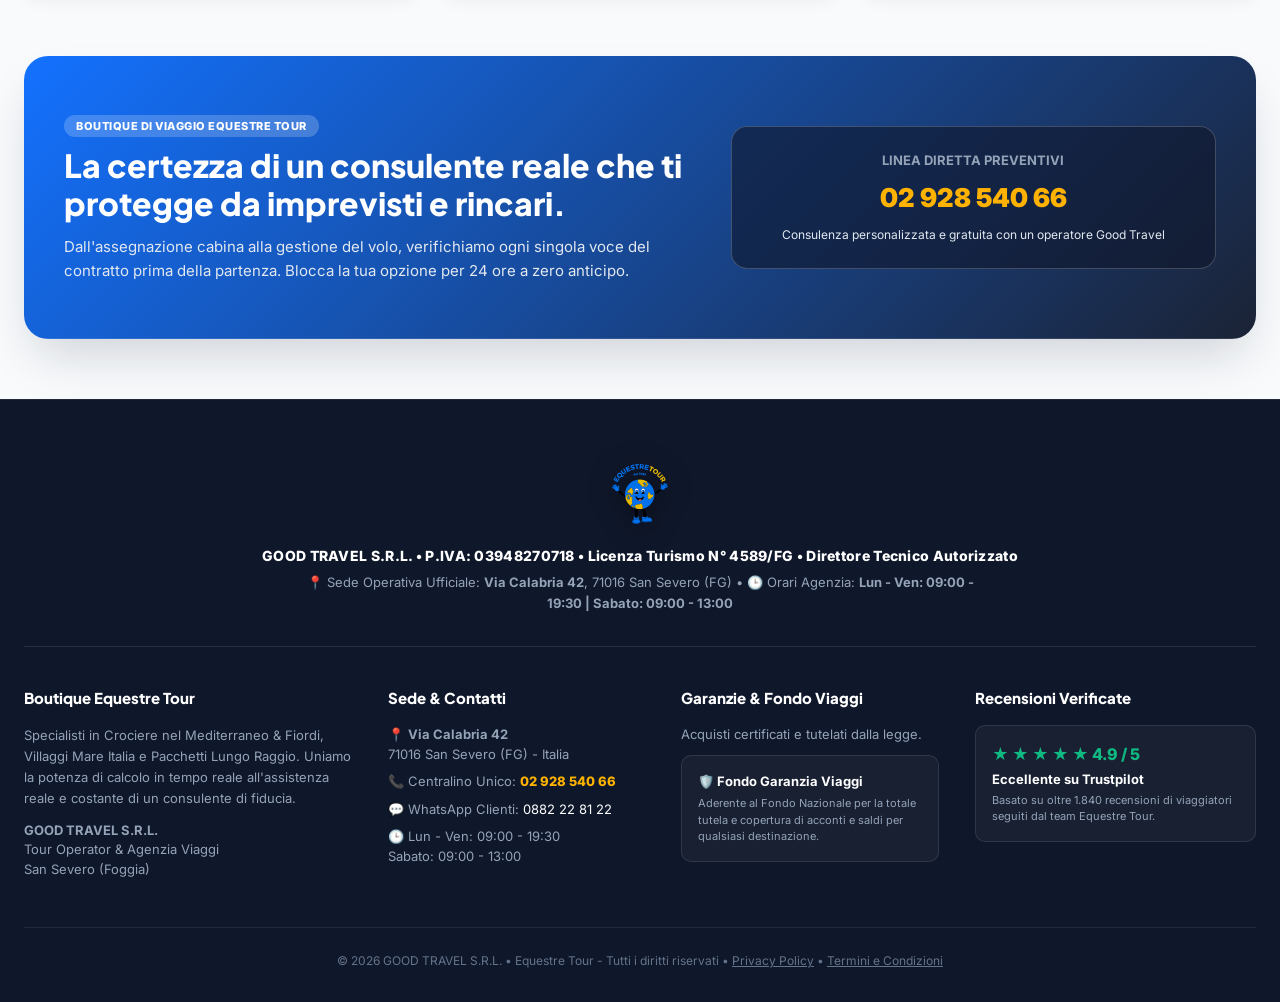
==== commit 5c2daacb: "Unificazione colori brand: eliminati colori estranei, sito 100% nei colori del logo (Blu Reale #0066" ====
--- a/index.html
+++ b/index.html
@@ -368,54 +368,52 @@
     }
 
     
-    /* ========================================================
-       DESIGN DIFFERENZIATO ED ARMONIOSO PER LE 3 MACRO-AREE
-       ======================================================== */
-
-    /* Spotlight Banner */
-    .category-spotlight-bar {
-      display: flex;
-      align-items: center;
-      gap: 18px;
-      padding: 18px 24px;
-      border-radius: var(--radius-md);
-      margin-bottom: 28px;
-      transition: all 0.3s ease;
-      border: 1px solid transparent;
-    }
-    .spotlight-icon {
-      font-size: 32px;
-      line-height: 1;
-      filter: drop-shadow(0 2px 4px rgba(0,0,0,0.1));
-    }
-    .spotlight-content {
-      flex: 1;
-    }
-    .spotlight-content strong {
-      font-size: 16px;
-      font-weight: 800;
-      display: block;
-      margin-bottom: 4px;
-    }
-    .spotlight-content p {
-      font-size: 13px;
-      margin: 0;
-      line-height: 1.4;
-    }
-    .spotlight-badge {
-      padding: 6px 14px;
-      border-radius: var(--radius-full);
-      font-size: 12px;
-      font-weight: 800;
-      white-space: nowrap;
-      letter-spacing: 0.3px;
-    }
-
     
     /* ========================================================
-       3 LAYOUT STRUTTURALMENTE DIVERSI ED IN PERFETTA ARMONIA
+       DESIGN UNIFICATO 100% COLORI LOGO EQUESTRE TOUR
+       (Blu Reale #0066FF, Navy #0055B1, Oro #FFB300, Dark #0F172A)
        ======================================================== */
 
+    /* Tab Switcher: Sempre Colore del Logo */
+    .tab-macro-btn.active,
+    #tab-btn-crociere.active,
+    #tab-btn-mare_italia.active,
+    #tab-btn-pacchetti.active {
+      background: linear-gradient(135deg, #0055B1 0%, #0066FF 100%) !important;
+      color: #FFFFFF !important;
+      border-color: #0055B1 !important;
+      box-shadow: 0 4px 14px rgba(0, 102, 255, 0.35) !important;
+    }
+    .tab-macro-btn:hover {
+      color: #0066FF !important;
+      border-color: #0066FF !important;
+    }
+
+    /* Bottone Cerca Offerte: Sempre Blu Logo */
+    .btn-search-trigger,
+    .btn-search-trigger.theme-crociere,
+    .btn-search-trigger.theme-mare_italia,
+    .btn-search-trigger.theme-pacchetti {
+      background: linear-gradient(135deg, #0055B1 0%, #0066FF 100%) !important;
+      box-shadow: 0 4px 14px rgba(0, 102, 255, 0.35) !important;
+    }
+
+    /* Spotlight Banner Unificato con Colori Logo */
+    .category-spotlight-bar,
+    .theme-spotlight-crociere,
+    .theme-spotlight-mare_italia,
+    .theme-spotlight-pacchetti {
+      background: linear-gradient(135deg, #EFF6FF 0%, #DBEAFE 100%) !important;
+      border: 1px solid #BFDBFE !important;
+      color: #0F2D6B !important;
+    }
+    .category-spotlight-bar .spotlight-badge {
+      background: #0066FF !important;
+      color: #FFFFFF !important;
+      box-shadow: 0 2px 8px rgba(0, 102, 255, 0.3);
+    }
+
+    /* Carousel Wrapper */
     .showcase-carousel-wrapper {
       position: relative;
     }
@@ -427,22 +425,22 @@
       height: 44px;
       border-radius: 50%;
       background: #FFFFFF;
-      border: 1.5px solid var(--border-soft);
+      border: 1.5px solid #CBD5E1;
       box-shadow: 0 4px 14px rgba(0, 0, 0, 0.12);
       display: flex;
       align-items: center;
       justify-content: center;
       font-size: 26px;
-      color: var(--text-main);
+      color: #0F172A;
       cursor: pointer;
       z-index: 30;
       transition: all 0.2s ease;
     }
     .carousel-nav-btn:hover {
-      background: var(--primary-blue-light);
-      color: var(--primary-blue);
-      border-color: var(--primary-blue);
-      box-shadow: 0 6px 20px rgba(0, 0, 0, 0.18);
+      background: #EFF6FF;
+      color: #0066FF;
+      border-color: #0066FF;
+      box-shadow: 0 6px 20px rgba(0, 102, 255, 0.25);
     }
     .carousel-nav-btn.prev-btn { left: -22px; }
     .carousel-nav-btn.next-btn { right: -22px; }
@@ -451,125 +449,10 @@
       .carousel-nav-btn { display: none; }
     }
 
-    /* --------------------------------------------------------
-       1. STRUTTURA CARD CROCIERE: NAUTICO & ROTTE MARITTIME
-       -------------------------------------------------------- */
-    .card-style-crociere {
-      background: #FFFFFF;
-      border-radius: 14px;
-      border: 1.5px solid #BFDBFE;
-      box-shadow: 0 4px 18px rgba(0, 85, 177, 0.08);
-      overflow: hidden;
-      display: flex;
-      flex-direction: column;
-      position: relative;
-      transition: transform 0.25s ease, box-shadow 0.25s ease;
-    }
-    .card-style-crociere:hover {
-      transform: translateY(-5px);
-      box-shadow: 0 16px 32px rgba(0, 102, 255, 0.18);
-      border-color: #0066FF;
-    }
-    .crociera-card-body {
-      padding: 16px 18px 14px 18px;
-      display: flex;
-      flex-direction: column;
-      flex: 1;
-    }
-    .nautical-route-timeline {
-      display: flex;
-      align-items: center;
-      gap: 6px;
-      background: #EFF6FF;
-      border: 1px solid #DBEAFE;
-      border-radius: 8px;
-      padding: 8px 10px;
-      margin-bottom: 12px;
-      font-size: 12px;
-      color: #1E40AF;
-      font-weight: 700;
-      overflow-x: auto;
-      white-space: nowrap;
-    }
-    .route-node {
-      display: flex;
-      align-items: center;
-      gap: 4px;
-    }
-    .route-arrow {
-      color: #93C5FD;
-      font-size: 11px;
-    }
-    .crociera-specs {
-      display: flex;
-      flex-direction: column;
-      gap: 7px;
-      font-size: 13px;
-      color: #334155;
-      margin-bottom: 16px;
-    }
-    .crociera-spec-line {
-      display: flex;
-      align-items: center;
-      gap: 8px;
-    }
-    .crociera-spec-line strong {
-      color: #0055B1;
-    }
-    .crociera-price-bar {
-      background: #F8FAFC;
-      border-top: 1px solid #E2E8F0;
-      padding: 12px 18px;
-      display: flex;
-      align-items: center;
-      justify-content: space-between;
-      margin-top: auto;
-    }
-    .crociera-actions-row {
-      display: grid;
-      grid-template-columns: 1.4fr 1fr;
-      gap: 8px;
-      padding: 0 18px 16px 18px;
-      background: #F8FAFC;
-    }
-    .btn-crociera-primary {
-      background: linear-gradient(135deg, #0055B1 0%, #0066FF 100%);
-      color: #FFFFFF;
-      font-size: 13px;
-      font-weight: 800;
-      padding: 11px 10px;
-      border-radius: 8px;
-      border: none;
-      cursor: pointer;
-      display: flex;
-      align-items: center;
-      justify-content: center;
-      gap: 6px;
-      transition: all 0.2s;
-    }
-    .btn-crociera-primary:hover {
-      background: #004ECC;
-    }
-    .btn-crociera-lock {
-      background: #FFFFFF;
-      border: 1.5px solid #CBD5E1;
-      color: #475569;
-      font-size: 13px;
-      font-weight: 700;
-      padding: 11px 8px;
-      border-radius: 8px;
-      cursor: pointer;
-      transition: all 0.2s;
-    }
-    .btn-crociera-lock:hover {
-      border-color: #0066FF;
-      color: #0066FF;
-    }
-
-    /* --------------------------------------------------------
-       2. STRUTTURA CARD MARE ITALIA: RESORT & OTA (COME SCREENSHOT)
-       -------------------------------------------------------- */
-    .card-style-mare {
+    /* ========================================================
+       CARD UNIFICATE NELLO STILE MODERNO OTA (COLORE LOGO)
+       ======================================================== */
+    .ota-travel-card {
       background: #FFFFFF;
       border-radius: 14px;
       border: 1px solid #E2E8F0;
@@ -578,40 +461,60 @@
       display: flex;
       flex-direction: column;
       position: relative;
-      transition: transform 0.25s ease, box-shadow 0.25s ease;
-    }
-    .card-style-mare:hover {
+      transition: transform 0.25s ease, box-shadow 0.25s ease, border-color 0.25s ease;
+    }
+    .ota-travel-card:hover {
       transform: translateY(-5px);
-      box-shadow: 0 16px 32px rgba(15, 23, 42, 0.12);
-      border-color: #CBD5E1;
-    }
-
-    /* Ribbon BEST SELLER pendente dall'alto con spacco */
-    .ribbon-bestseller {
+      box-shadow: 0 16px 32px rgba(0, 102, 255, 0.12);
+      border-color: #93C5FD;
+    }
+
+    /* Badge sopra la foto in stile Costa / OTA */
+    .ota-photo-container {
+      position: relative;
+      height: 205px;
+      background-size: cover;
+      background-position: center;
+    }
+    .ota-photo-overlay {
       position: absolute;
-      top: 0;
-      left: 14px;
-      background: #FACC15;
+      top: 12px;
+      left: 12px;
+      display: flex;
+      gap: 6px;
+      z-index: 5;
+    }
+    .badge-dark-pill {
+      background: rgba(15, 23, 42, 0.92);
+      color: #FFFFFF;
+      font-size: 11px;
+      font-weight: 800;
+      padding: 5px 10px;
+      border-radius: 6px;
+      letter-spacing: 0.3px;
+      backdrop-filter: blur(4px);
+    }
+    .badge-gold-pill {
+      background: #FFB300;
       color: #0F172A;
-      font-size: 10px;
+      font-size: 11px;
       font-weight: 900;
-      padding: 6px 8px 10px 8px;
-      text-align: center;
-      line-height: 1.1;
-      text-transform: uppercase;
-      z-index: 10;
-      box-shadow: 0 4px 10px rgba(0,0,0,0.2);
-      clip-path: polygon(0 0, 100% 0, 100% 85%, 50% 100%, 0 85%);
-      letter-spacing: 0.5px;
-    }
-    .ribbon-bestseller-icon {
-      font-size: 14px;
-      display: block;
-      margin-bottom: 2px;
-    }
-
-    /* Slider dots bianchi centrati in basso sulla foto */
-    .photo-slider-dots {
+      padding: 5px 10px;
+      border-radius: 6px;
+      letter-spacing: 0.3px;
+    }
+    .badge-blue-pill {
+      background: #0066FF;
+      color: #FFFFFF;
+      font-size: 11px;
+      font-weight: 800;
+      padding: 5px 10px;
+      border-radius: 6px;
+      letter-spacing: 0.3px;
+    }
+
+    /* Slider dots centrati in basso */
+    .ota-slider-dots {
       position: absolute;
       bottom: 10px;
       left: 50%;
@@ -620,61 +523,58 @@
       gap: 6px;
       z-index: 5;
     }
-    .photo-slider-dot {
+    .ota-dot {
       width: 6px;
       height: 6px;
       border-radius: 50%;
-      background: rgba(255, 255, 255, 0.6);
-    }
-    .photo-slider-dot.active {
+      background: rgba(255, 255, 255, 0.65);
+    }
+    .ota-dot.active {
       background: #FFFFFF;
       width: 14px;
       border-radius: 3px;
     }
 
-    /* Mare Card Body */
-    .mare-card-body {
+    /* Corpo Scheda */
+    .ota-card-body {
       padding: 16px 18px 0 18px;
       display: flex;
       flex-direction: column;
       flex: 1;
     }
-    .mare-meta-top {
-      display: flex;
-      align-items: center;
-      gap: 8px;
+    .ota-meta-header {
+      display: flex;
+      align-items: center;
+      justify-content: space-between;
       margin-bottom: 6px;
     }
-    .mare-stars {
-      font-size: 13px;
-      font-weight: 700;
-      color: #334155;
-    }
-    .mare-badge-exclusive {
-      background: #FEF08A;
-      color: #854D0E;
-      font-size: 10px;
-      font-weight: 900;
-      padding: 2px 7px;
-      border-radius: 4px;
+    .ota-date-badge {
+      font-size: 11px;
+      font-weight: 800;
       letter-spacing: 0.5px;
       text-transform: uppercase;
-    }
-    .mare-title-row {
+      color: #0066FF;
+    }
+    .ota-stars-badge {
+      font-size: 12px;
+      font-weight: 700;
+      color: #64748B;
+    }
+    .ota-title-row {
       display: flex;
       align-items: flex-start;
       justify-content: space-between;
       gap: 8px;
-      margin-bottom: 4px;
-    }
-    .mare-hotel-title {
+      margin-bottom: 6px;
+    }
+    .ota-card-title {
       font-size: 17px;
       font-weight: 800;
       color: #0F172A;
       line-height: 1.25;
       margin: 0;
     }
-    .mare-heart-btn {
+    .ota-heart-btn {
       background: transparent;
       border: none;
       cursor: pointer;
@@ -684,19 +584,19 @@
       padding: 0;
       transition: color 0.15s, transform 0.15s;
     }
-    .mare-heart-btn:hover {
+    .ota-heart-btn:hover {
       color: #EF4444;
       transform: scale(1.15);
     }
-    .mare-heart-btn.liked {
+    .ota-heart-btn.liked {
       color: #EF4444;
     }
-    .mare-location-subtitle {
+    .ota-subtitle {
       font-size: 13px;
       color: #64748B;
       margin-bottom: 12px;
     }
-    .mare-specs-box {
+    .ota-specs-list {
       display: flex;
       flex-direction: column;
       gap: 7px;
@@ -704,55 +604,69 @@
       color: #334155;
       margin-bottom: 16px;
     }
-    .mare-spec-line {
+    .ota-spec-item {
       display: flex;
       align-items: center;
       gap: 8px;
     }
-    .mare-spec-line strong {
-      color: #006568;
-    }
-
-    /* Mare Bottom Pricing Bar: fascia chiara con totale e quota persona */
-    .mare-price-bar {
-      background: #EDF7F6;
-      border-top: 1px solid #D1EBE8;
+    .ota-spec-item strong {
+      color: #0055B1;
+    }
+
+    /* Fascia Prezzo Bicolore: Sfondo morbido azzurro logo (#EFF6FF) */
+    .ota-price-bar {
+      background: #EFF6FF;
+      border-top: 1px solid #DBEAFE;
       padding: 12px 18px;
       display: flex;
       align-items: flex-end;
       justify-content: space-between;
       margin-top: auto;
     }
-    .mare-total-price {
-      font-size: 13px;
+    .ota-price-left {
+      display: flex;
+      flex-direction: column;
+    }
+    .ota-total-text {
+      font-size: 12px;
       color: #64748B;
       font-weight: 600;
     }
-    .mare-person-price {
+    .ota-save-tag {
+      display: inline-block;
+      background: #003882;
+      color: #FFFFFF;
+      font-size: 11px;
+      font-weight: 800;
+      padding: 3px 8px;
+      border-radius: 4px;
+      margin-top: 2px;
+    }
+    .ota-price-right {
       text-align: right;
     }
-    .mare-person-val {
+    .ota-price-label {
+      font-size: 11px;
+      color: #64748B;
+      font-weight: 600;
+    }
+    .ota-person-val {
       font-size: 24px;
       font-weight: 900;
-      color: #006568;
+      color: #0055B1;
       letter-spacing: -0.5px;
     }
-    .mare-person-unit {
+    .ota-person-val span {
       font-size: 12px;
       color: #64748B;
       font-weight: 500;
     }
-    .mare-info-icon {
-      font-size: 12px;
-      color: #64748B;
-      margin-left: 2px;
-    }
-
-    /* Mare Full Width Button CONTINUA */
-    .btn-mare-continua {
+
+    /* Tasto CONTINUA a Tutta Larghezza nel Colore del Logo */
+    .btn-ota-continua {
       display: block;
       width: 100%;
-      background: #006568;
+      background: linear-gradient(135deg, #0055B1 0%, #0066FF 100%);
       color: #FFFFFF;
       font-size: 14px;
       font-weight: 900;
@@ -762,364 +676,21 @@
       padding: 14px;
       border: none;
       cursor: pointer;
-      transition: background 0.2s;
-    }
-    .btn-mare-continua:hover {
-      background: #004D50;
-    }
-
-    /* --------------------------------------------------------
-       3. STRUTTURA CARD PACCHETTI: TICKET BOARDING PASS
-       -------------------------------------------------------- */
-    .card-style-pacchetti {
-      background: #FFFFFF;
-      border-radius: 14px;
-      border: 1.5px solid #C7D2FE;
-      box-shadow: 0 4px 18px rgba(79, 70, 229, 0.08);
-      overflow: hidden;
-      display: flex;
-      flex-direction: column;
-      position: relative;
-      transition: transform 0.25s ease, box-shadow 0.25s ease;
-    }
-    .card-style-pacchetti:hover {
-      transform: translateY(-5px);
-      box-shadow: 0 16px 32px rgba(79, 70, 229, 0.18);
-      border-color: #6366F1;
-    }
-    /* Ticket Flight Strip stile carta d'imbarco */
-    .flight-ticket-strip {
-      background: #312E81;
-      color: #FFFFFF;
-      padding: 9px 14px;
-      display: flex;
-      align-items: center;
-      justify-content: space-between;
-      font-size: 12px;
-      font-weight: 700;
-      letter-spacing: 0.3px;
-    }
-    .flight-strip-nodes {
-      display: flex;
-      align-items: center;
-      gap: 6px;
-    }
-    .flight-strip-baggage {
-      background: rgba(255, 255, 255, 0.2);
-      padding: 2px 7px;
-      border-radius: 4px;
+      transition: background 0.2s, opacity 0.2s;
+    }
+    .btn-ota-continua:hover {
+      background: linear-gradient(135deg, #0047AB 0%, #0055B1 100%);
+      opacity: 0.96;
+    }
+
+    /* Subnote in stile Costa */
+    .ota-card-subnote {
       font-size: 11px;
-    }
-    .pacchetti-card-body {
-      padding: 16px 18px 0 18px;
-      display: flex;
-      flex-direction: column;
-      flex: 1;
-    }
-    .pacchetti-specs {
-      display: flex;
-      flex-direction: column;
-      gap: 7px;
-      font-size: 13px;
-      color: #334155;
-      margin-bottom: 16px;
-    }
-    .pacchetti-spec-line {
-      display: flex;
-      align-items: center;
-      gap: 8px;
-    }
-    .pacchetti-spec-line strong {
-      color: #4338CA;
-    }
-    .pacchetti-price-bar {
-      background: #EEF2FF;
-      border-top: 1px solid #E0E7FF;
-      padding: 12px 18px;
-      display: flex;
-      align-items: flex-end;
-      justify-content: space-between;
-      margin-top: auto;
-    }
-    .btn-pacchetti-prenota {
-      display: block;
-      width: 100%;
-      background: linear-gradient(135deg, #4F46E5 0%, #7C3AED 100%);
-      color: #FFFFFF;
-      font-size: 14px;
-      font-weight: 900;
-      letter-spacing: 0.5px;
-      text-transform: uppercase;
-      text-align: center;
-      padding: 14px;
-      border: none;
-      cursor: pointer;
-      transition: opacity 0.2s;
-    }
-    .btn-pacchetti-prenota:hover {
-      opacity: 0.92;
-    }
-
-    /* Temi Spotlight */
-    .theme-spotlight-crociere {
-      background: linear-gradient(135deg, #EFF6FF 0%, #DBEAFE 100%);
-      border-color: #BFDBFE;
-      color: #1E3A8A;
-    }
-    .theme-spotlight-crociere .spotlight-badge {
-      background: #0066FF;
-      color: #FFFFFF;
-    }
-
-    .theme-spotlight-mare_italia {
-      background: linear-gradient(135deg, #F0FDFA 0%, #CCFBF1 100%);
-      border-color: #99F6E4;
-      color: #115E59;
-    }
-    .theme-spotlight-mare_italia .spotlight-badge {
-      background: #0D9488;
-      color: #FFFFFF;
-    }
-
-    .theme-spotlight-pacchetti {
-      background: linear-gradient(135deg, #EEF2FF 0%, #E0E7FF 100%);
-      border-color: #C7D2FE;
-      color: #312E81;
-    }
-    .theme-spotlight-pacchetti .spotlight-badge {
-      background: #4F46E5;
-      color: #FFFFFF;
-    }
-
-    /* Stili Card Indicator Category */
-    .card-category-indicator {
-      display: flex;
-      align-items: center;
-      justify-content: space-between;
-      margin-bottom: 8px;
-    }
-    .card-category-indicator span:first-child {
-      font-size: 11px;
-      font-weight: 800;
-      letter-spacing: 0.5px;
-      text-transform: uppercase;
-    }
-    .dur-pill {
-      font-size: 11px;
-      font-weight: 800;
-      padding: 3px 8px;
-      border-radius: var(--radius-full);
-    }
-
-    /* ================= 1. CROCIERE (Stile Nautico Reale) ================= */
-    .card-style-crociere {
-      border: 1.5px solid #BFDBFE !important;
-      border-top: 5px solid #0055B1 !important;
-      box-shadow: 0 10px 25px -8px rgba(0, 85, 177, 0.12) !important;
-    }
-    .card-style-crociere:hover {
-      border-color: #0066FF !important;
-      box-shadow: 0 18px 35px -8px rgba(0, 102, 255, 0.22) !important;
-      transform: translateY(-4px);
-    }
-    .badge-nautico {
-      background: rgba(0, 56, 130, 0.95);
-      color: #FFFFFF;
-      font-size: 11px;
-      font-weight: 800;
-      padding: 5px 12px;
-      border-radius: var(--radius-sm);
-      backdrop-filter: blur(4px);
-      letter-spacing: 0.5px;
-    }
-    .badge-accent-crociera {
-      background: rgba(255, 179, 0, 0.95);
-      color: #0F172A;
-      font-size: 11px;
-      font-weight: 800;
-      padding: 5px 10px;
-      border-radius: var(--radius-sm);
-    }
-    .category-crociere span:first-child { color: #0055B1; }
-    .category-crociere .dur-pill { background: #EFF6FF; color: #0055B1; }
-    .perks-crociere {
-      background: #F8FAFC;
-      border-left: 3px solid #0066FF;
-      border-radius: 8px;
-      padding: 10px 12px;
-      margin-bottom: 16px;
-    }
-    .val-crociere {
-      color: #0047AB;
-      font-size: 26px;
-      font-weight: 900;
-    }
-    .btn-action-crociere {
-      background: linear-gradient(135deg, #0055B1 0%, #0077FF 100%) !important;
-      color: #FFFFFF !important;
-      border: none !important;
-      font-weight: 800 !important;
-      border-radius: 8px;
-      box-shadow: 0 4px 12px rgba(0, 102, 255, 0.3) !important;
-    }
-    .btn-action-crociere:hover {
-      background: linear-gradient(135deg, #0047AB 0%, #0066FF 100%) !important;
-      transform: translateY(-1px);
-    }
-
-    /* ================= 2. MARE ITALIA (Stile Solare Turchese & Corallo) ================= */
-    .card-style-mare {
-      border: 1.5px solid #99F6E4 !important;
-      border-top: 5px solid #0D9488 !important;
-      box-shadow: 0 10px 25px -8px rgba(13, 148, 136, 0.12) !important;
-    }
-    .card-style-mare:hover {
-      border-color: #0D9488 !important;
-      box-shadow: 0 18px 35px -8px rgba(13, 148, 136, 0.22) !important;
-      transform: translateY(-4px);
-    }
-    .badge-resort {
-      background: rgba(15, 118, 110, 0.95);
-      color: #FFFFFF;
-      font-size: 11px;
-      font-weight: 800;
-      padding: 5px 12px;
-      border-radius: var(--radius-sm);
-      backdrop-filter: blur(4px);
-    }
-    .badge-bimbo-free {
-      background: linear-gradient(135deg, #F59E0B 0%, #EA580C 100%);
-      color: #FFFFFF;
-      font-size: 11px;
-      font-weight: 900;
-      padding: 5px 10px;
-      border-radius: var(--radius-sm);
-      box-shadow: 0 2px 8px rgba(234, 88, 12, 0.4);
-      animation: pulseBimbo 2s infinite ease-in-out;
-    }
-    @keyframes pulseBimbo {
-      0%, 100% { transform: scale(1); }
-      50% { transform: scale(1.03); }
-    }
-    .category-mare span:first-child { color: #0D9488; }
-    .category-mare .dur-pill { background: #F0FDFA; color: #0D9488; }
-    .title-mare { color: #0F172A; }
-    .perks-mare {
-      background: #F0FDFA;
-      border-left: 3px solid #0D9488;
-      border-radius: 8px;
-      padding: 10px 12px;
-      margin-bottom: 16px;
-    }
-    .val-mare {
-      color: #0F766E;
-      font-size: 26px;
-      font-weight: 900;
-    }
-    .btn-action-mare {
-      background: linear-gradient(135deg, #0284C7 0%, #0D9488 100%) !important;
-      color: #FFFFFF !important;
-      border: none !important;
-      font-weight: 800 !important;
-      border-radius: 8px;
-      box-shadow: 0 4px 12px rgba(13, 148, 136, 0.3) !important;
-    }
-    .btn-action-mare:hover {
-      background: linear-gradient(135deg, #0369A1 0%, #0F766E 100%) !important;
-      transform: translateY(-1px);
-    }
-
-    /* ================= 3. PACCHETTI VIAGGIO (Stile Cosmopolita Indaco & Oro) ================= */
-    .card-style-pacchetti {
-      border: 1.5px solid #C7D2FE !important;
-      border-top: 5px solid #4F46E5 !important;
-      box-shadow: 0 10px 25px -8px rgba(79, 70, 229, 0.12) !important;
-    }
-    .card-style-pacchetti:hover {
-      border-color: #6366F1 !important;
-      box-shadow: 0 18px 35px -8px rgba(99, 102, 241, 0.22) !important;
-      transform: translateY(-4px);
-    }
-    .badge-volo {
-      background: rgba(55, 48, 163, 0.95);
-      color: #FFFFFF;
-      font-size: 11px;
-      font-weight: 800;
-      padding: 5px 12px;
-      border-radius: var(--radius-sm);
-      backdrop-filter: blur(4px);
-    }
-    .badge-esotico {
-      background: linear-gradient(135deg, #6366F1 0%, #8B5CF6 100%);
-      color: #FFFFFF;
-      font-size: 11px;
-      font-weight: 800;
-      padding: 5px 10px;
-      border-radius: var(--radius-sm);
-    }
-    .category-pacchetti span:first-child { color: #4F46E5; }
-    .category-pacchetti .dur-pill { background: #EEF2FF; color: #4F46E5; }
-    .title-pacchetti { color: #0F172A; }
-    .perks-pacchetti {
-      background: #EEF2FF;
-      border-left: 3px solid #6366F1;
-      border-radius: 8px;
-      padding: 10px 12px;
-      margin-bottom: 16px;
-    }
-    .val-pacchetti {
-      color: #4338CA;
-      font-size: 26px;
-      font-weight: 900;
-    }
-    .btn-action-pacchetti {
-      background: linear-gradient(135deg, #4F46E5 0%, #7C3AED 100%) !important;
-      color: #FFFFFF !important;
-      border: none !important;
-      font-weight: 800 !important;
-      border-radius: 8px;
-      box-shadow: 0 4px 12px rgba(99, 102, 241, 0.3) !important;
-    }
-    .btn-action-pacchetti:hover {
-      background: linear-gradient(135deg, #3730A3 0%, #6D28D9 100%) !important;
-      transform: translateY(-1px);
-    }
-
-    /* CARD THEMES */
-    .card-theme-crociere {
-      border-top: 4px solid #0066FF !important;
-    }
-    .card-theme-crociere .badge-collection {
-      background: #0066FF !important;
-    }
-    .card-theme-crociere .btn-card-personalize {
-      background: #0066FF !important;
-    }
-
-    .card-theme-mare_italia {
-      border-top: 4px solid #0D9488 !important;
-    }
-    .card-theme-mare_italia .badge-collection {
-      background: linear-gradient(135deg, #0284C7, #0D9488) !important;
-    }
-    .card-theme-mare_italia .btn-card-personalize {
-      background: linear-gradient(135deg, #0284C7, #0D9488) !important;
-    }
-    .card-theme-mare_italia .card-ship-title {
-      color: #0F766E !important;
-    }
-
-    .card-theme-pacchetti {
-      border-top: 4px solid #6366F1 !important;
-    }
-    .card-theme-pacchetti .badge-collection {
-      background: linear-gradient(135deg, #4F46E5, #7C3AED) !important;
-    }
-    .card-theme-pacchetti .btn-card-personalize {
-      background: linear-gradient(135deg, #4F46E5, #7C3AED) !important;
-    }
-    .card-theme-pacchetti .card-ship-title {
-      color: #4338CA !important;
+      color: #64748B;
+      padding: 6px 18px 10px 18px;
+      background: #EFF6FF;
+      border-top: 1px dashed #BFDBFE;
+      line-height: 1.3;
     }
 
     /* TABS SELECTOR */
@@ -2742,26 +2313,16 @@
         searchTriggerBtn.classList.add(`theme-${tabKey}`);
       }
 
-      const spotlightBar = document.getElementById('category-spotlight');
       const sIcon = document.getElementById('spotlight-icon');
       const sTitle = document.getElementById('spotlight-title');
       const sDesc = document.getElementById('spotlight-desc');
       const sBadge = document.getElementById('spotlight-badge');
-
-      if (spotlightBar) {
-        spotlightBar.classList.remove('theme-spotlight-crociere', 'theme-spotlight-mare_italia', 'theme-spotlight-pacchetti');
-        spotlightBar.classList.add(`theme-spotlight-${tabKey}`);
-      }
 
       if (tabKey === 'crociere') {
         lblPort.textContent = 'Porto di Imbarco';
         lblDest.textContent = 'Destinazione Crociera';
         title.textContent = 'La Collezione Ufficiale Crociere 2026';
         subtitle.textContent = 'Partenze MSC & Costa con assistenza agenzia e opzione 24h garantita';
-        if (heroBanner) {
-          heroBanner.style.backgroundImage = "linear-gradient(180deg, rgba(15, 23, 42, 0.55) 0%, rgba(15, 23, 42, 0.88) 100%), url('https://images.unsplash.com/photo-1548574505-5e239809ee19?auto=format&fit=crop&w=2200&q=85')";
-        }
-        if (heroBadge) heroBadge.textContent = "Boutique Crociere Ufficiale • MSC & Costa • Tariffe Negoziate 2026";
         if (sIcon) sIcon.textContent = "🚢";
         if (sTitle) sTitle.textContent = "Area Ufficiale Crociere nel Mediterraneo & Fiordi";
         if (sDesc) sDesc.textContent = "Tutte le partenze includono: tasse portuali, cabina garantita, pensione completa a bordo e assistenza per check-in e cabine.";
@@ -2771,10 +2332,6 @@
         lblDest.textContent = 'Regione / Isola';
         title.textContent = 'I Migliori Villaggi Mare Italia (Alpitour & Selezioni)';
         subtitle.textContent = 'Sardegna, Sicilia, Puglia e Calabria con Bimbo Free e Formula All-Inclusive';
-        if (heroBanner) {
-          heroBanner.style.backgroundImage = "linear-gradient(180deg, rgba(15, 23, 42, 0.55) 0%, rgba(15, 23, 42, 0.88) 100%), url('https://images.unsplash.com/photo-1507525428034-b723cf961d3e?auto=format&fit=crop&w=2200&q=85')";
-        }
-        if (heroBadge) heroBadge.textContent = "Villaggi & Resort Mare Italia • Formula Bimbo Gratis • Spiaggia Inclusa";
         if (sIcon) sIcon.textContent = "🏖️";
         if (sTitle) sTitle.textContent = "Villaggi Club Mare Italia • Formula Bimbo Free 0-12 Anni";
         if (sDesc) sDesc.textContent = "Spiaggia privata attrezzata con ombrellone, ristorazione a buffet con bevande, animazione per bimbi e nave gratis o transfer convenzionati.";
@@ -2784,10 +2341,6 @@
         lblDest.textContent = 'Destinazione Mondo';
         title.textContent = 'Pacchetti Vacanza & Grandi Viaggi';
         subtitle.textContent = 'Zanzibar, Mar Rosso, Maldive, Caraibi e Tour Giappone con voli e guide inclusi';
-        if (heroBanner) {
-          heroBanner.style.backgroundImage = "linear-gradient(180deg, rgba(15, 23, 42, 0.55) 0%, rgba(15, 23, 42, 0.88) 100%), url('https://images.unsplash.com/photo-1512100356356-de1b84283e18?auto=format&fit=crop&w=2200&q=85')";
-        }
-        if (heroBadge) heroBadge.textContent = "Grandi Viaggi & Tour del Mondo • Volo + Resort + Assistenza Esclusiva";
         if (sIcon) sIcon.textContent = "✈️";
         if (sTitle) sTitle.textContent = "Pacchetti Volo + Resort & Tour Guidati Esclusivi";
         if (sDesc) sDesc.textContent = "Tutto compreso: voli diretti con bagaglio da stiva, resort selezionati 4★/5★, trasferimenti dedicati e assicurazione medico/bagaglio.";
@@ -3012,7 +2565,7 @@
             <div style="font-size:40px; margin-bottom:12px;">🔍</div>
             <h3 style="font-size:20px; font-weight:800; margin-bottom:8px;">Nessuna proposta trovata con i filtri attuali</h3>
             <p style="color:var(--text-muted); font-size:14px; max-width:480px; margin:0 auto 16px auto;">
-              Nessun problema: il nostro centro prenotazioni ha accesso diretto all'inventario completo.
+              Nessun problema: il nostro centro prenotazioni ha accesso a tutte le disponibilità aggiornate.
             </p>
             <button type="button" class="btn-search-trigger" style="display:inline-block; max-width:240px;" onclick="selectAllFilter('port', true); selectAllFilter('dest', true); applyFilters();">
               Ripristina Tutte le Proposte
@@ -3025,129 +2578,65 @@
       const displayList = items.slice(0, 18);
       container.innerHTML = displayList.map((item, idx) => {
         const originList = (item.ports || item.airports || []).slice(0, 3).join(', ');
+        const dateStr = (item.dates && item.dates[0]) ? item.dates[0] : 'Estate 2026';
+        const calcTotal = item.basePrice * 2;
+        const discountVal = Math.round(item.basePrice * 0.18);
 
         // ==========================================================
-        // 1. CROCIERE: STRUTTURA NAUTICA CON ROTTE, TIMELINE E CABINE
+        // 1. CROCIERE (Stile Costa / MSC: data, nave, rotta, prezzo persona)
         // ==========================================================
         if (currentMacroTab === 'crociere') {
           const portsArr = item.ports || ['Pireo'];
           return `
-            <div class="boutique-card card-style-crociere" onmouseenter="AIPredictiveCache.warmupOffer('${item.id}')">
-              <div class="card-photo-wrapper" style="background-image: url('${item.image}');">
-                <div class="card-top-badges">
-                  <span class="badge-nautico">⚓ ${item.company || 'Costa'} Ufficiale</span>
-                  <span class="badge-accent-crociera">Rotta 2026</span>
+            <div class="ota-travel-card" onmouseenter="AIPredictiveCache.warmupOffer('${item.id}')">
+              <div class="ota-photo-container" style="background-image: url('${item.image}');">
+                <div class="ota-photo-overlay">
+                  <span class="badge-dark-pill">Black Friday</span>
+                  <span class="badge-gold-pill">Bestseller</span>
+                  <span class="badge-blue-pill">${portsArr[0] || 'Civitavecchia'}</span>
                 </div>
-                <div class="card-bottom-tags">
-                  <span class="pill-departure-code">⚓ Scalo Imbarco: ${portsArr[0] || 'Principale'}</span>
+                <div class="ota-slider-dots">
+                  <div class="ota-dot active"></div>
+                  <div class="ota-dot"></div>
+                  <div class="ota-dot"></div>
                 </div>
               </div>
 
-              <div class="crociera-card-body">
-                <div class="card-category-indicator category-crociere">
-                  <span>🚢 Crociera nel Mediterraneo</span>
-                  <span class="dur-pill">🌙 ${item.dur} Notti</span>
+              <div class="ota-card-body">
+                <div class="ota-meta-header">
+                  <span class="ota-date-badge">📅 ${dateStr.toUpperCase()}</span>
+                  <span class="ota-stars-badge">🌙 ${item.dur} Notti</span>
                 </div>
-                <h3 class="card-ship-title" style="margin-bottom:8px;">${item.title || item.ship}</h3>
-                
-                <!-- TIMELINE ROTTA NAUTICA -->
-                <div class="nautical-route-timeline">
-                  <span class="route-node">⚓ ${portsArr[0] || 'Imbarco'}</span>
-                  <span class="route-arrow">➔</span>
-                  <span class="route-node">🏛️ Scali Isole</span>
-                  <span class="route-arrow">➔</span>
-                  <span class="route-node">⚓ Rientro</span>
+
+                <div class="ota-title-row">
+                  <h3 class="ota-card-title">${item.dur} GIORNI, ${item.dest || item.title}</h3>
+                  <button type="button" class="ota-heart-btn" onclick="toggleHeart(this, event)" title="Salva tra i preferiti">♡</button>
                 </div>
 
-                <div class="crociera-specs">
-                  <div class="crociera-spec-line"><span>🚢</span> <strong>Nave:</strong> ${item.ship || 'Classe Premium'}</div>
-                  <div class="crociera-spec-line"><span>🍽️</span> <strong>Trattamento:</strong> Pensione Completa & Spettacoli Inclusi</div>
-                  <div class="crociera-spec-line"><span>🛡️</span> <strong>Assistenza:</strong> Tasse Portuali & Servizi Inclusi</div>
+                <div class="ota-subtitle">🚢 <u>${item.ship || item.company}</u> • Scali nel Mediterraneo</div>
+
+                <div class="ota-specs-list">
+                  <div class="ota-spec-item"><span>⚓</span> <strong>Partenza da:</strong> ${portsArr.join(', ')}</div>
+                  <div class="ota-spec-item"><span>🍽️</span> <strong>Trattamento:</strong> Pensione Completa & Teatro Inclusi</div>
+                  <div class="ota-spec-item"><span>🛏️</span> <strong>Cabina:</strong> Selezione Cabina Interna, Vista Mare o Balcone</div>
                 </div>
 
-                <div class="crociera-price-bar">
-                  <div>
-                    <div class="price-sub-label">Quota a Persona da</div>
-                    <span class="price-note">tasse portuali incluse</span>
+                <div class="ota-price-bar">
+                  <div class="ota-price-left">
+                    <span class="ota-total-text"><del>€${item.basePrice + discountVal}</del></span>
+                    <span class="ota-save-tag">Risparmia €${discountVal} a persona</span>
                   </div>
-                  <div class="val-crociere">€${item.basePrice}</div>
-                </div>
-
-                <div class="crociera-actions-row">
-                  <button type="button" class="btn-crociera-primary" onclick="openOfferModal('${item.id}')">
-                    <span>🚢</span> Scegli Cabina
-                  </button>
-                  <button type="button" class="btn-crociera-lock" onclick="quickLock('${item.id}')">
-                    Blocca 24h
-                  </button>
-                </div>
-              </div>
-            </div>
-          `;
-        }
-
-        // ==========================================================
-        // 2. MARE ITALIA: STRUTTURA HOTEL/RESORT OTA (COME SCREENSHOT)
-        // ==========================================================
-        if (currentMacroTab === 'mare_italia') {
-          const dateStr = item.dates && item.dates[0] ? item.dates[0] : '15 Giu 2026';
-          const calcTotal = item.basePrice * 2; // Simula totale soggiorno 2 adulti
-          return `
-            <div class="boutique-card card-style-mare" onmouseenter="AIPredictiveCache.warmupOffer('${item.id}')">
-              <!-- HANGING RIBBON BEST SELLER -->
-              <div class="ribbon-bestseller">
-                <span class="ribbon-bestseller-icon">🎖️</span>
-                BEST<br>SELLER
-              </div>
-
-              <!-- FOTO CON SLIDER DOTS BIANCHI IN BASSO -->
-              <div class="card-photo-wrapper" style="background-image: url('${item.image}'); position:relative;">
-                <div class="photo-slider-dots">
-                  <div class="photo-slider-dot active"></div>
-                  <div class="photo-slider-dot"></div>
-                  <div class="photo-slider-dot"></div>
-                </div>
-              </div>
-
-              <!-- CORPO SCHEDA RESORT -->
-              <div class="mare-card-body">
-                <div class="mare-meta-top">
-                  <span class="mare-stars">Hotel ★★★★</span>
-                  <span class="mare-badge-exclusive">ESCLUSIVA BIMBO FREE</span>
-                </div>
-
-                <div class="mare-title-row">
-                  <h3 class="mare-hotel-title">${item.title}</h3>
-                  <button type="button" class="mare-heart-btn" onclick="toggleHeart(this, event)" title="Aggiungi ai preferiti">♡</button>
-                </div>
-
-                <div class="mare-location-subtitle">${item.dest || item.region}</div>
-
-                <div class="mare-specs-box">
-                  <div class="mare-spec-line">
-                    <span>📅</span>
-                    <span><strong>${dateStr}</strong> (7 Notti)</span>
-                  </div>
-                  <div class="mare-spec-line">
-                    <span>🚢</span>
-                    <span><strong>Miglior prezzo con:</strong> Traghetto + Auto o Volo</span>
+                  <div class="ota-price-right">
+                    <div class="ota-price-label">Prezzo per persona da</div>
+                    <div class="ota-person-val">€ ${item.basePrice} <span>ⓘ</span></div>
                   </div>
                 </div>
 
-                <!-- FASCIA PREZZO BICOLORE CON TOTALE E PERSONA -->
-                <div class="mare-price-bar">
-                  <div class="mare-total-price">
-                    €${calcTotal}/totale
-                  </div>
-                  <div class="mare-person-price">
-                    <span class="mare-person-val">€ ${item.basePrice}</span>
-                    <span class="mare-person-unit">/ persona</span>
-                    <span class="mare-info-icon" title="Tasse e tessera club incluse">ⓘ</span>
-                  </div>
+                <div class="ota-card-subnote">
+                  Tasse portuali, assicurazione e assistenza Equestre Tour incluse.
                 </div>
 
-                <!-- BOTTONE CONTINUA A TUTTA LARGHEZZA IN BASSO -->
-                <button type="button" class="btn-mare-continua" onclick="openOfferModal('${item.id}')">
+                <button type="button" class="btn-ota-continua" onclick="openOfferModal('${item.id}')">
                   CONTINUA
                 </button>
               </div>
@@ -3156,57 +2645,119 @@
         }
 
         // ==========================================================
-        // 3. PACCHETTI VACANZA: STRUTTURA TICKET & BOARDING PASS
+        // 2. MARE ITALIA (Stile Hotel / Resort OTA con Colori Logo)
         // ==========================================================
-        const airCode = (item.airports && item.airports[0]) ? item.airports[0] : 'Milano Malpensa';
-        return `
-          <div class="boutique-card card-style-pacchetti" onmouseenter="AIPredictiveCache.warmupOffer('${item.id}')">
-            <!-- STRIP VOLO STILE CARTA D'IMBARCO -->
-            <div class="flight-ticket-strip">
-              <div class="flight-strip-nodes">
-                <span>🛫 ${airCode.split(' ')[0]}</span>
-                <span>➔</span>
-                <span>🌴 ${item.country ? item.country.split('/')[0].trim() : 'Mondo'}</span>
+        if (currentMacroTab === 'mare_italia') {
+          return `
+            <div class="ota-travel-card" onmouseenter="AIPredictiveCache.warmupOffer('${item.id}')">
+              <div class="ota-photo-container" style="background-image: url('${item.image}');">
+                <div class="ota-photo-overlay">
+                  <span class="badge-dark-pill">Esclusiva</span>
+                  <span class="badge-gold-pill">Bimbo Free 0-12</span>
+                </div>
+                <div class="ota-slider-dots">
+                  <div class="ota-dot active"></div>
+                  <div class="ota-dot"></div>
+                  <div class="ota-dot"></div>
+                </div>
               </div>
-              <div class="flight-strip-baggage">Bagaglio 23kg Incluso</div>
-            </div>
-
-            <!-- FOTO RESORT INTERNAZIONALE -->
-            <div class="card-photo-wrapper" style="background-image: url('${item.image}');">
-              <div class="card-top-badges">
-                <span class="badge-volo">✈️ VOLO + RESORT INCLUSO</span>
-                <span class="badge-esotico">🌍 5 Stelle</span>
-              </div>
-              <div class="card-bottom-tags">
-                <span class="pill-departure-code">Partenza: ${originList}</span>
+
+              <div class="ota-card-body">
+                <div class="ota-meta-header">
+                  <span class="ota-date-badge">Hotel ★★★★</span>
+                  <span class="ota-stars-badge">Soggiorno 7 Notti</span>
+                </div>
+
+                <div class="ota-title-row">
+                  <h3 class="ota-card-title">${item.title}</h3>
+                  <button type="button" class="ota-heart-btn" onclick="toggleHeart(this, event)" title="Salva tra i preferiti">♡</button>
+                </div>
+
+                <div class="ota-subtitle">🏖️ ${item.dest || item.region}</div>
+
+                <div class="ota-specs-list">
+                  <div class="ota-spec-item"><span>📅</span> <strong>Periodo:</strong> ${dateStr} (7 Notti)</div>
+                  <div class="ota-spec-item"><span>🚢</span> <strong>Trasporti:</strong> Traghetto con Auto o Volo Convenzionato</div>
+                  <div class="ota-spec-item"><span>👶</span> <strong>Famiglia:</strong> 1° Bimbo Gratuito & Spiaggia Inclusa</div>
+                </div>
+
+                <div class="ota-price-bar">
+                  <div class="ota-price-left">
+                    <span class="ota-total-text">€${calcTotal}/totale</span>
+                    <span class="ota-save-tag">1° Bimbo 0€</span>
+                  </div>
+                  <div class="ota-price-right">
+                    <div class="ota-price-label">Prezzo a persona da</div>
+                    <div class="ota-person-val">€ ${item.basePrice} <span>/ persona ⓘ</span></div>
+                  </div>
+                </div>
+
+                <div class="ota-card-subnote">
+                  Tessera club, ombrellone, animazione e quote di servizio incluse.
+                </div>
+
+                <button type="button" class="btn-ota-continua" onclick="openOfferModal('${item.id}')">
+                  CONTINUA
+                </button>
               </div>
             </div>
-
-            <div class="pacchetti-card-body">
-              <div class="card-category-indicator category-pacchetti">
-                <span>✈️ Grandi Viaggi & Mondo</span>
-                <span class="dur-pill">🌍 ${item.dur} Notti</span>
+          `;
+        }
+
+        // ==========================================================
+        // 3. PACCHETTI VIAGGIO (Stile Volo + Resort OTA con Colori Logo)
+        // ==========================================================
+        return `
+          <div class="ota-travel-card" onmouseenter="AIPredictiveCache.warmupOffer('${item.id}')">
+            <div class="ota-photo-container" style="background-image: url('${item.image}');">
+              <div class="ota-photo-overlay">
+                <span class="badge-dark-pill">Volo Diretto</span>
+                <span class="badge-gold-pill">Resort 5★</span>
+                <span class="badge-blue-pill">${item.country ? item.country.split('/')[0].trim() : 'Mondo'}</span>
               </div>
-
-              <h3 class="card-ship-title title-pacchetti" style="margin-bottom:6px;">${item.title}</h3>
-              <p class="card-destination-desc" style="margin-bottom:12px;">📍 ${item.dest || item.country}</p>
-
-              <div class="pacchetti-specs">
-                <div class="pacchetti-spec-line"><span>🛫</span> <strong>Volo:</strong> Andata e Ritorno con Tasse Incluse</div>
-                <div class="pacchetti-spec-line"><span>🌴</span> <strong>Soggiorno:</strong> Transfer Aeroporto + Resort All-Inclusive</div>
-                <div class="pacchetti-spec-line"><span>🛡️</span> <strong>Protezione:</strong> Polizza Medico-Bagaglio & Annullamento</div>
+              <div class="ota-slider-dots">
+                <div class="ota-dot active"></div>
+                <div class="ota-dot"></div>
+                <div class="ota-dot"></div>
               </div>
-
-              <div class="pacchetti-price-bar">
-                <div>
-                  <div class="price-sub-label">Pacchetto Completo da</div>
-                  <span class="price-note">volo + hotel + transfer</span>
+            </div>
+
+            <div class="ota-card-body">
+              <div class="ota-meta-header">
+                <span class="ota-date-badge">🛫 VOLO + HOTEL COMPLETO</span>
+                <span class="ota-stars-badge">🌍 ${item.dur} Notti</span>
+              </div>
+
+              <div class="ota-title-row">
+                <h3 class="ota-card-title">${item.title}</h3>
+                <button type="button" class="ota-heart-btn" onclick="toggleHeart(this, event)" title="Salva tra i preferiti">♡</button>
+              </div>
+
+              <div class="ota-subtitle">📍 ${item.dest || item.country}</div>
+
+              <div class="ota-specs-list">
+                <div class="ota-spec-item"><span>🛫</span> <strong>Miglior prezzo da:</strong> ${originList || 'Milano, Roma, Bologna'}</div>
+                <div class="ota-spec-item"><span>🌴</span> <strong>Soggiorno:</strong> Resort Selezionato All-Inclusive</div>
+                <div class="ota-spec-item"><span>🛡️</span> <strong>Incluso:</strong> Volo a/r, Bagaglio 23kg, Transfer & Assicurazione</div>
+              </div>
+
+              <div class="ota-price-bar">
+                <div class="ota-price-left">
+                  <span class="ota-total-text">Pacchetto Completo</span>
+                  <span class="ota-save-tag">Tutto Incluso</span>
                 </div>
-                <div class="val-pacchetti">€${item.basePrice}</div>
+                <div class="ota-price-right">
+                  <div class="ota-price-label">Prezzo a persona da</div>
+                  <div class="ota-person-val">€ ${item.basePrice} <span>/ persona ⓘ</span></div>
+                </div>
               </div>
 
-              <button type="button" class="btn-pacchetti-prenota" onclick="openOfferModal('${item.id}')">
-                CONFIGURA PACCHETTO VOLO
+              <div class="ota-card-subnote">
+                Tasse aeroportuali, trasferimenti e assicurazione medico-bagaglio inclusi.
+              </div>
+
+              <button type="button" class="btn-ota-continua" onclick="openOfferModal('${item.id}')">
+                CONTINUA
               </button>
             </div>
           </div>
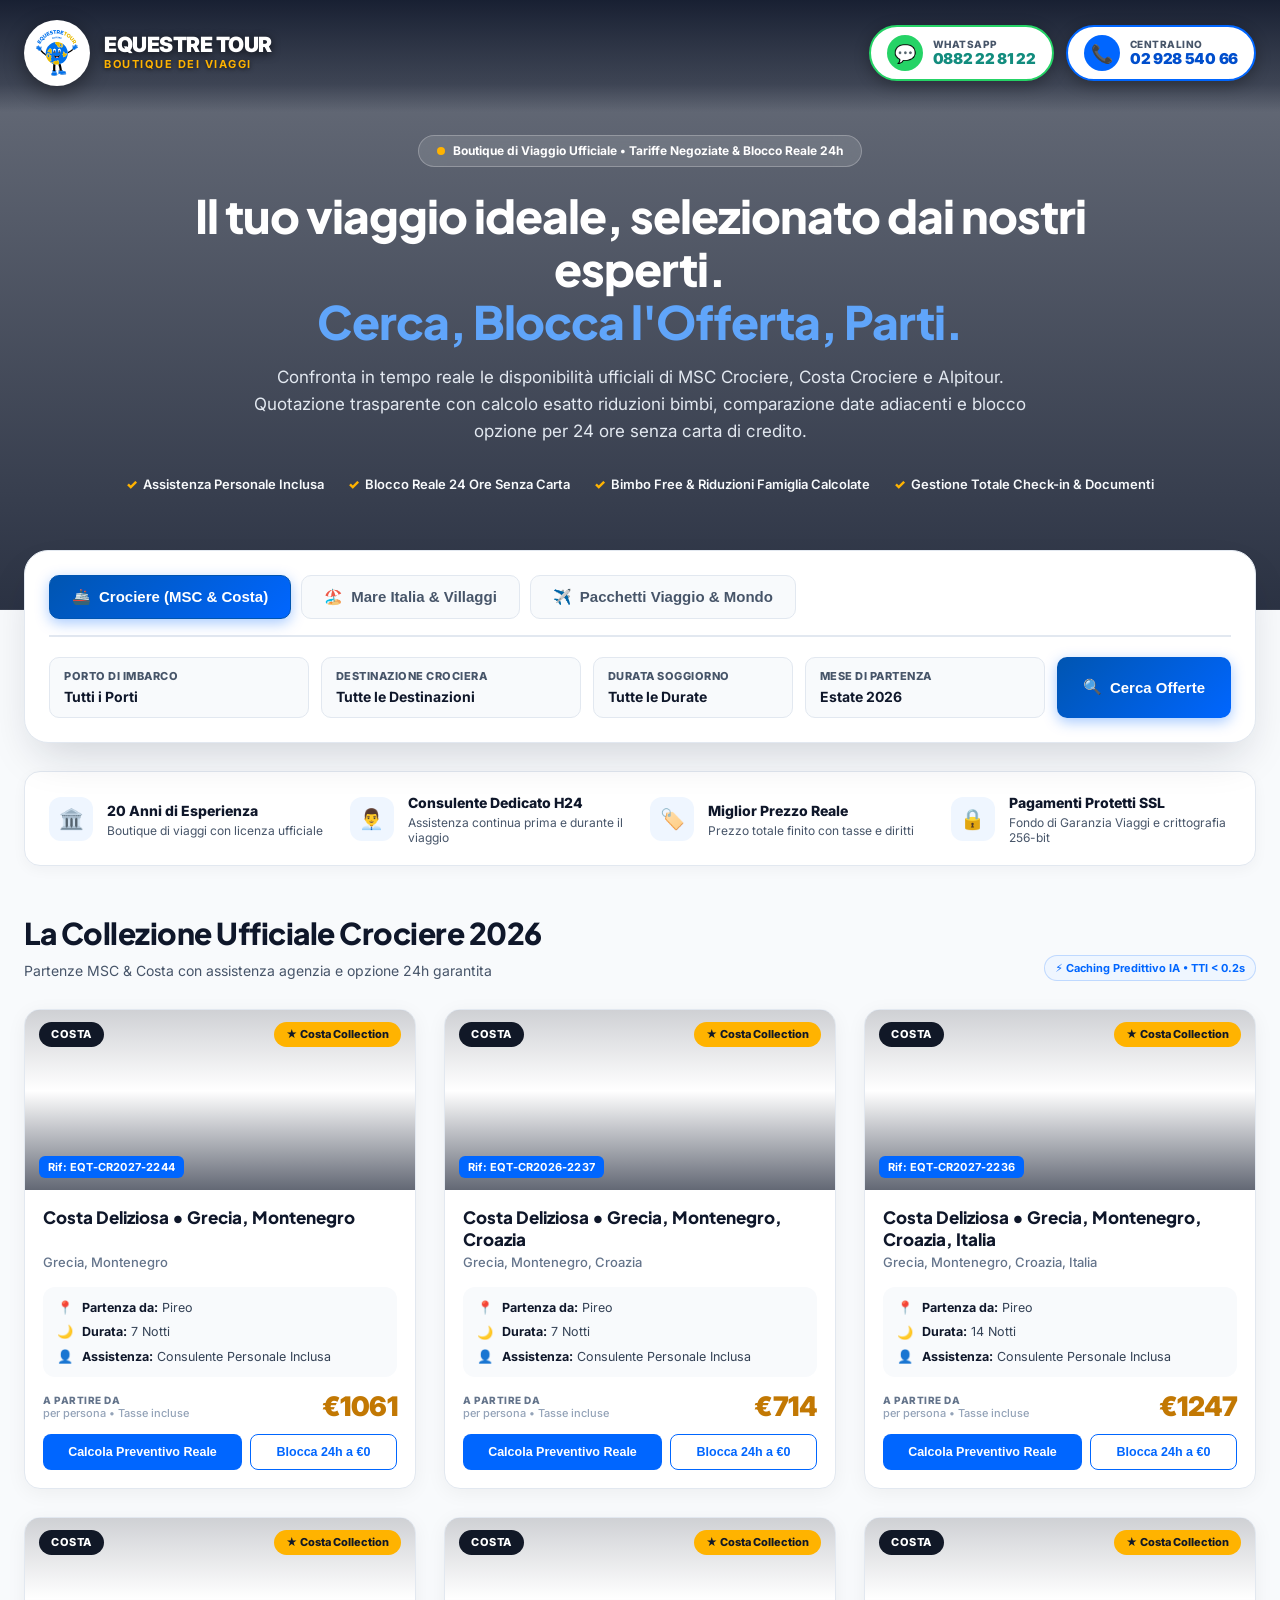
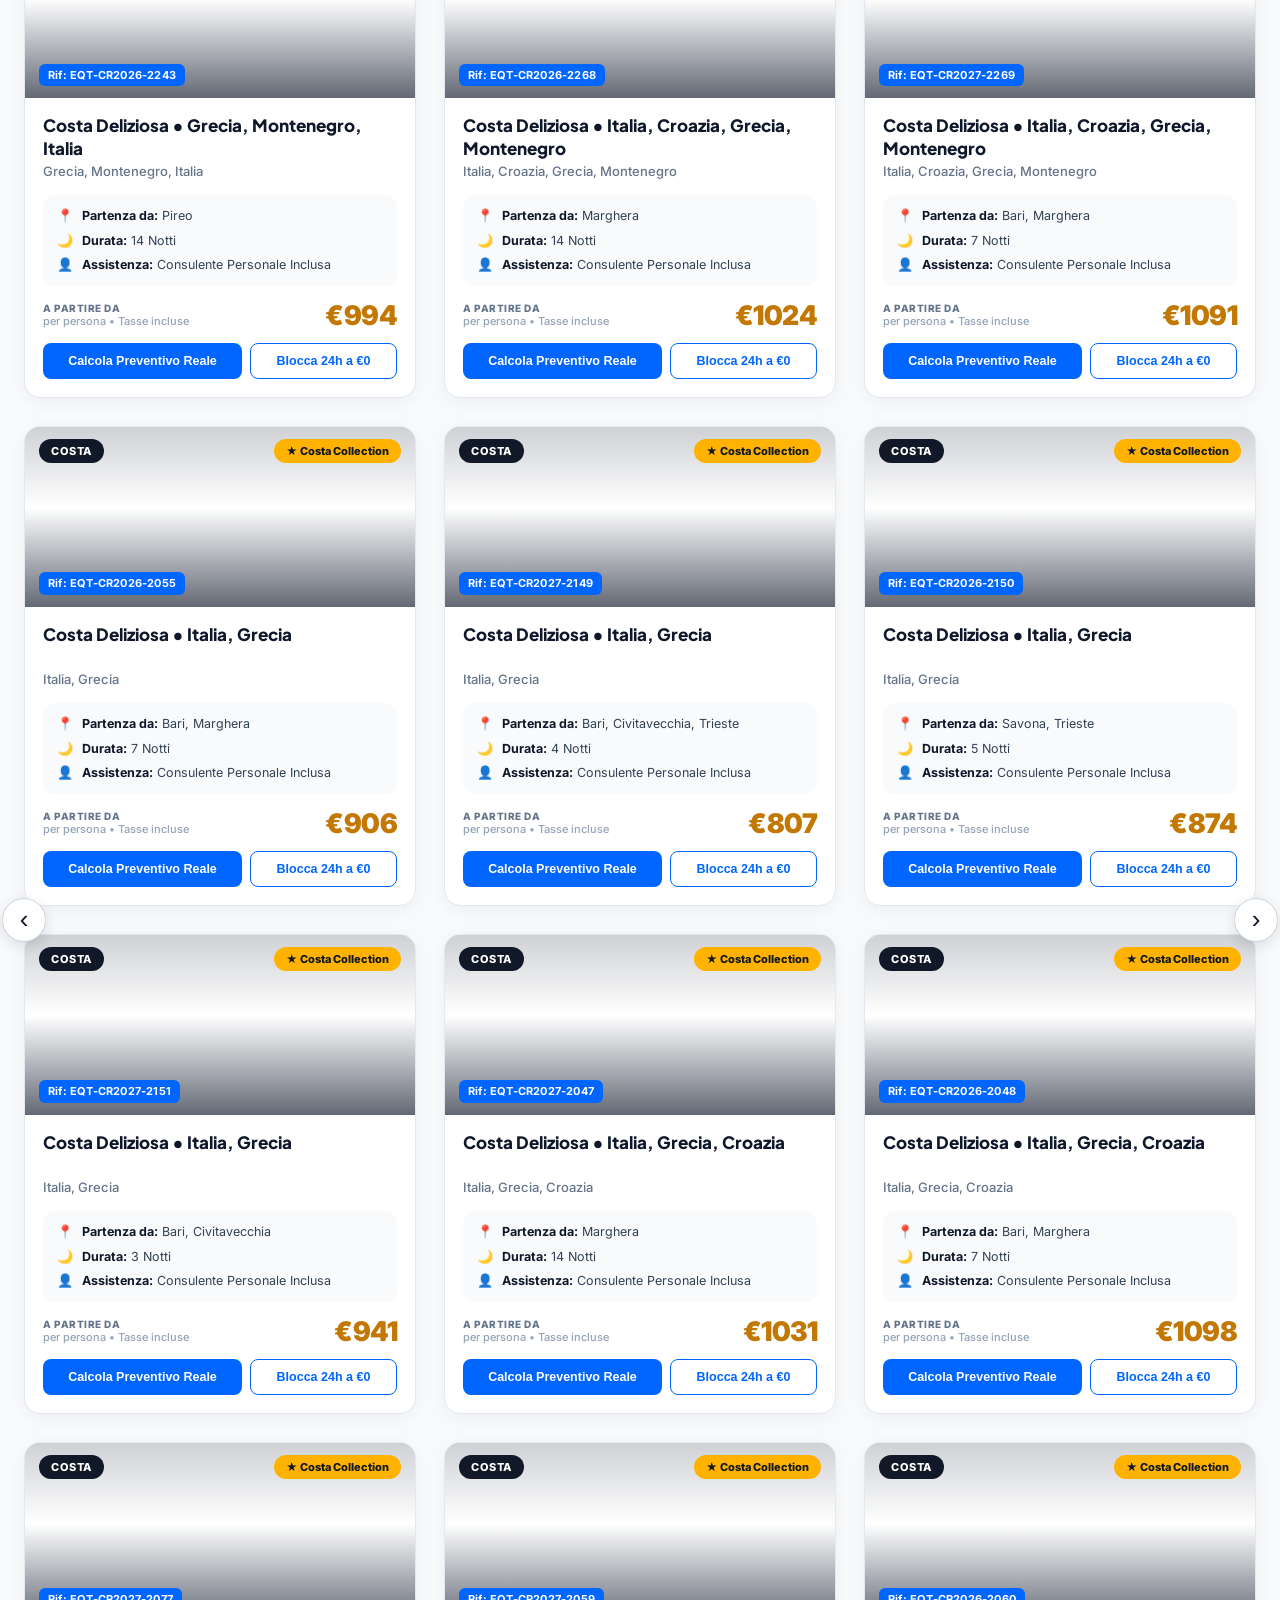
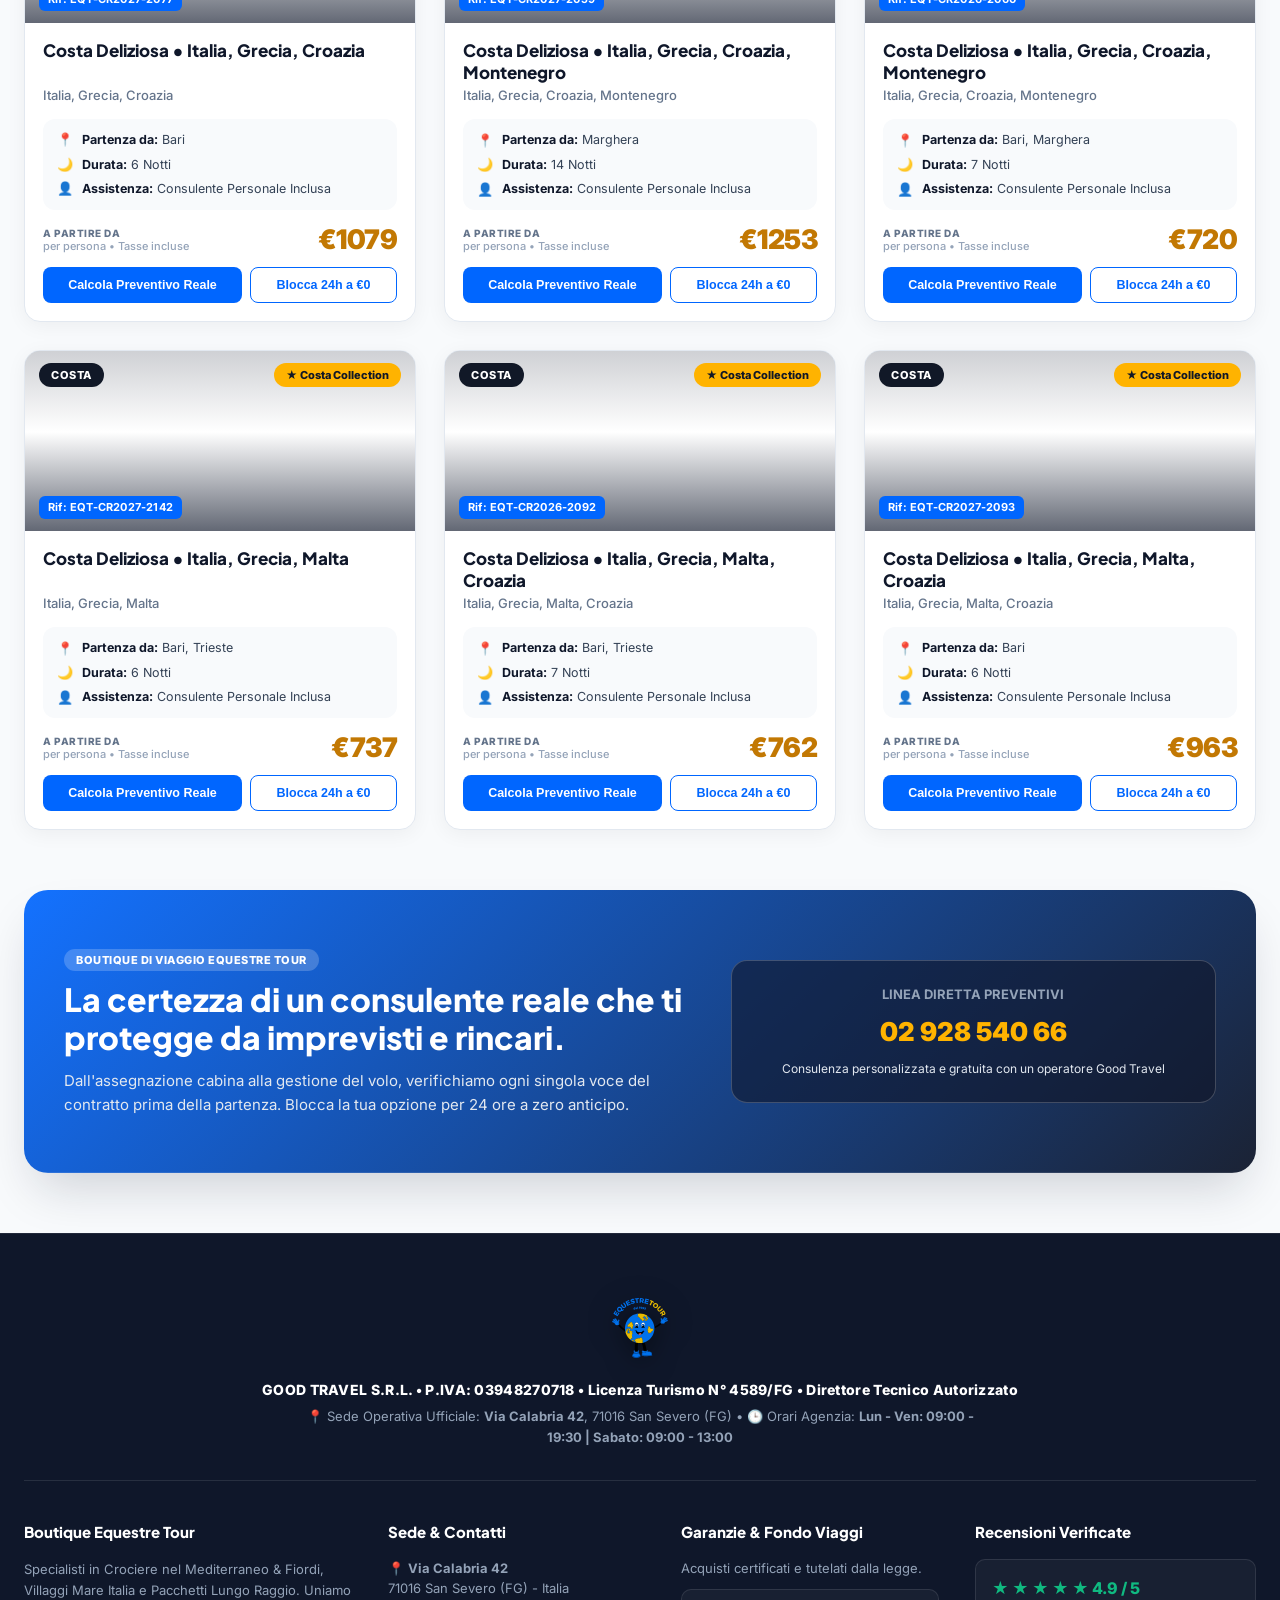
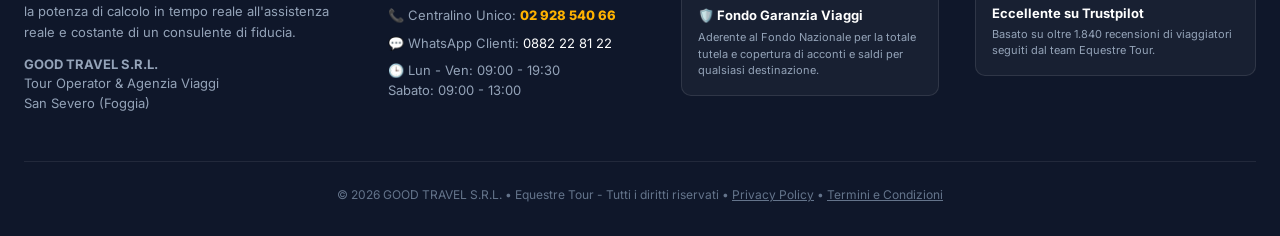
==== commit 72751303: "feat(crociere): aggiornamento grafico schede crociere e rimozione banner spotlight" ====
--- a/index.html
+++ b/index.html
@@ -2,6 +2,9 @@
 <html lang="it">
 <head>
   <meta charset="utf-8">
+  <meta http-equiv="Cache-Control" content="no-cache, no-store, must-revalidate">
+  <meta http-equiv="Pragma" content="no-cache">
+  <meta http-equiv="Expires" content="0">
   <meta name="viewport" content="width=device-width, initial-scale=1.0">
   <title>Equestre Tour | Crociere, Mare Italia & Pacchetti Vacanza</title>
   <meta name="description" content="Prenota la tua vacanza con Equestre Tour: Crociere nel Mediterraneo, Villaggi Mare Italia e Pacchetti Lungo Raggio. Consulente dedicato, quotazione reale con calcolo età bambini, opzione 24h e pagamenti protetti.">
@@ -334,41 +337,6 @@
     }
 
     
-    /* TEMI DISTINTIVI PER LE 3 MACRO-AREE (CROCIERE / MARE ITALIA / PACCHETTI) */
-    #tab-btn-crociere.active {
-      background: linear-gradient(135deg, #0055B1 0%, #0066FF 100%) !important;
-      color: #FFFFFF !important;
-      border-color: #0055B1 !important;
-      box-shadow: 0 6px 18px rgba(0, 102, 255, 0.4) !important;
-    }
-    #tab-btn-mare_italia.active {
-      background: linear-gradient(135deg, #0284C7 0%, #0D9488 100%) !important;
-      color: #FFFFFF !important;
-      border-color: #0D9488 !important;
-      box-shadow: 0 6px 18px rgba(13, 148, 136, 0.4) !important;
-    }
-    #tab-btn-pacchetti.active {
-      background: linear-gradient(135deg, #4F46E5 0%, #7C3AED 100%) !important;
-      color: #FFFFFF !important;
-      border-color: #6366F1 !important;
-      box-shadow: 0 6px 18px rgba(99, 102, 241, 0.4) !important;
-    }
-
-    /* ACCENTO PULSANTE CERCA PER CATEGORIA */
-    .btn-search-trigger.theme-crociere {
-      background: linear-gradient(135deg, #0055B1 0%, #0066FF 100%);
-    }
-    .btn-search-trigger.theme-mare_italia {
-      background: linear-gradient(135deg, #0284C7 0%, #0D9488 100%);
-      box-shadow: 0 4px 14px rgba(13, 148, 136, 0.35);
-    }
-    .btn-search-trigger.theme-pacchetti {
-      background: linear-gradient(135deg, #4F46E5 0%, #7C3AED 100%);
-      box-shadow: 0 4px 14px rgba(99, 102, 241, 0.35);
-    }
-
-    
-    
     /* ========================================================
        DESIGN UNIFICATO 100% COLORI LOGO EQUESTRE TOUR
        (Blu Reale #0066FF, Navy #0055B1, Oro #FFB300, Dark #0F172A)
@@ -398,20 +366,7 @@
       box-shadow: 0 4px 14px rgba(0, 102, 255, 0.35) !important;
     }
 
-    /* Spotlight Banner Unificato con Colori Logo */
-    .category-spotlight-bar,
-    .theme-spotlight-crociere,
-    .theme-spotlight-mare_italia,
-    .theme-spotlight-pacchetti {
-      background: linear-gradient(135deg, #EFF6FF 0%, #DBEAFE 100%) !important;
-      border: 1px solid #BFDBFE !important;
-      color: #0F2D6B !important;
-    }
-    .category-spotlight-bar .spotlight-badge {
-      background: #0066FF !important;
-      color: #FFFFFF !important;
-      box-shadow: 0 2px 8px rgba(0, 102, 255, 0.3);
-    }
+    
 
     /* Carousel Wrapper */
     .showcase-carousel-wrapper {
@@ -900,26 +855,26 @@
     }
     .boutique-card {
       background: #FFFFFF;
-      border: 1px solid var(--border-soft);
-      border-radius: var(--radius-md);
+      border: 1px solid #E2E8F0;
+      border-radius: 16px;
       overflow: hidden;
-      box-shadow: var(--shadow-sm);
+      box-shadow: 0 4px 20px rgba(0, 0, 0, 0.05);
       transition: all 0.25s cubic-bezier(0.16, 1, 0.3, 1);
       display: flex;
       flex-direction: column;
       justify-content: space-between;
     }
     .boutique-card:hover {
-      transform: translateY(-6px);
-      box-shadow: var(--shadow-xl);
-      border-color: rgba(0, 102, 255, 0.4);
+      transform: translateY(-4px);
+      box-shadow: 0 12px 30px rgba(0, 0, 0, 0.09);
+      border-color: rgba(0, 102, 255, 0.3);
     }
     .card-photo-wrapper {
-      height: 200px;
+      height: 180px;
       background-size: cover;
       background-position: center;
       position: relative;
-      padding: 16px;
+      padding: 12px 14px;
       display: flex;
       flex-direction: column;
       justify-content: space-between;
@@ -928,7 +883,7 @@
       content: '';
       position: absolute;
       inset: 0;
-      background: linear-gradient(180deg, rgba(15, 23, 42, 0.35) 0%, rgba(15, 23, 42, 0.05) 40%, rgba(15, 23, 42, 0.85) 100%);
+      background: linear-gradient(180deg, rgba(15, 23, 42, 0.2) 0%, transparent 45%, rgba(15, 23, 42, 0.65) 100%);
       pointer-events: none;
     }
     .card-top-badges {
@@ -939,138 +894,173 @@
       align-items: center;
     }
     .badge-collection {
-      background: rgba(15, 23, 42, 0.85);
+      background: #111827;
       color: #FFFFFF;
       font-size: 11px;
       font-weight: 800;
-      padding: 4px 10px;
-      border-radius: var(--radius-full);
-      backdrop-filter: blur(8px);
-      border: 1px solid rgba(255, 255, 255, 0.15);
+      padding: 4px 12px;
+      border-radius: 9999px;
       text-transform: uppercase;
+      letter-spacing: 0.5px;
     }
     .badge-agency-guarantee {
-      background: var(--secondary-gold);
-      color: #0F172A;
+      background: #FFB300;
+      color: #111827;
       font-size: 11px;
       font-weight: 800;
-      padding: 4px 10px;
-      border-radius: var(--radius-full);
-      box-shadow: 0 2px 8px rgba(0,0,0,0.2);
+      padding: 4px 12px;
+      border-radius: 9999px;
+      display: inline-flex;
+      align-items: center;
+      gap: 4px;
     }
     .card-bottom-tags {
       position: relative;
       z-index: 2;
       display: flex;
       align-items: center;
-      gap: 8px;
     }
     .pill-departure-code {
-      background: rgba(0, 102, 255, 0.9);
+      background: #0066FF;
       color: #FFFFFF;
       font-size: 11px;
       font-weight: 700;
-      padding: 3px 8px;
+      padding: 3px 9px;
       border-radius: 6px;
+      letter-spacing: 0.2px;
     }
 
     .card-body {
-      padding: 22px;
+      padding: 16px 18px 18px 18px;
       display: flex;
       flex-direction: column;
       flex: 1;
       justify-content: space-between;
     }
     .card-ship-title {
-      font-size: 19px;
+      font-size: 17px;
       font-weight: 800;
-      color: var(--text-main);
-      margin-bottom: 4px;
-      letter-spacing: -0.3px;
+      color: #0F172A;
+      margin-bottom: 3px;
+      line-height: 1.3;
+      min-height: 44px;
+      display: flex;
+      align-items: flex-start;
     }
     .card-destination-desc {
       font-size: 13px;
-      color: var(--text-muted);
-      line-height: 1.5;
+      color: #64748B;
       margin-bottom: 14px;
+      font-weight: 500;
     }
     
     .card-agency-perks {
-      background: var(--bg-body);
-      border-radius: var(--radius-sm);
+      background: #F8FAFC;
+      border-radius: 12px;
       padding: 12px 14px;
       margin-bottom: 16px;
       display: flex;
       flex-direction: column;
-      gap: 6px;
+      gap: 7px;
     }
     .agency-perk-row {
       display: flex;
       align-items: center;
-      gap: 8px;
-      font-size: 12px;
-      font-weight: 600;
-      color: var(--text-main);
-    }
-    .agency-perk-row span { color: var(--primary-blue); font-size: 14px; }
+      gap: 9px;
+      font-size: 12.5px;
+      color: #334155;
+      line-height: 1.4;
+    }
+    .agency-perk-row .perk-ico {
+      font-size: 13px;
+      line-height: 1;
+      display: inline-flex;
+      align-items: center;
+      justify-content: center;
+      width: 16px;
+    }
+    .agency-perk-row strong {
+      color: #0F172A;
+      font-weight: 700;
+    }
 
     .card-pricing-block {
-      border-top: 1px solid var(--border-soft);
-      padding-top: 14px;
-      margin-bottom: 16px;
-      display: flex;
-      align-items: baseline;
+      margin-bottom: 14px;
+      display: flex;
+      align-items: flex-end;
       justify-content: space-between;
+      border-top: none;
+      padding-top: 0;
     }
     .price-sub-label {
-      font-size: 11px;
+      font-size: 10px;
       font-weight: 800;
       text-transform: uppercase;
-      color: var(--text-muted);
-    }
-    .price-main-val {
-      font-size: 24px;
-      font-weight: 900;
-      color: var(--secondary-gold-badge);
+      color: #64748B;
+      letter-spacing: 0.5px;
+      margin-bottom: 2px;
+      line-height: 1;
     }
     .price-note {
       font-size: 11px;
-      color: var(--text-light);
-      display: block;
+      color: #94A3B8;
+      font-weight: 500;
+      line-height: 1.2;
+    }
+    .price-main-val {
+      font-size: 27px;
+      font-weight: 900;
+      color: #C27803;
+      letter-spacing: -0.5px;
+      line-height: 1;
     }
 
     .card-action-buttons {
       display: grid;
-      grid-template-columns: 1.2fr 1fr;
+      grid-template-columns: 1.15fr 0.85fr;
       gap: 8px;
     }
     .btn-card-personalize {
-      background: var(--primary-blue);
+      background: #0066FF;
       color: #FFFFFF;
-      font-size: 13px;
+      font-size: 12.5px;
       font-weight: 700;
-      padding: 11px 12px;
-      border-radius: var(--radius-sm);
+      padding: 10px 8px;
+      border-radius: 8px;
       border: none;
       cursor: pointer;
-      transition: background 0.15s;
+      transition: background 0.15s, transform 0.1s;
       text-align: center;
-    }
-    .btn-card-personalize:hover { background: var(--primary-blue-dark); }
+      white-space: nowrap;
+      display: flex;
+      align-items: center;
+      justify-content: center;
+    }
+    .btn-card-personalize:hover {
+      background: #0052CC;
+      transform: translateY(-1px);
+    }
     
     .btn-card-lock {
       background: #FFFFFF;
-      color: var(--primary-blue);
-      border: 1.5px solid var(--primary-blue);
-      font-size: 12px;
+      color: #0066FF;
+      border: 1.5px solid #0066FF;
+      font-size: 12.5px;
       font-weight: 700;
-      padding: 11px 8px;
-      border-radius: var(--radius-sm);
+      padding: 10px 8px;
+      border-radius: 8px;
       cursor: pointer;
       transition: all 0.15s;
       text-align: center;
-    }
-    .btn-card-lock:hover { background: var(--primary-blue-light); }
+      white-space: nowrap;
+      display: flex;
+      align-items: center;
+      justify-content: center;
+    }
+    .btn-card-lock:hover {
+      background: rgba(0, 102, 255, 0.05);
+      transform: translateY(-1px);
+    }
 
     /* 6. TRANSIZIONE VISIVA / BANNER DI SPEZZO SEZIONI */
     .transition-hero-banner {
@@ -1898,15 +1888,7 @@
       </div>
     </div>
 
-    <!-- SPOTLIGHT CATEGORIA DIFFERENZIATA -->
-    <div class="category-spotlight-bar theme-spotlight-crociere" id="category-spotlight">
-      <div class="spotlight-icon" id="spotlight-icon">🚢</div>
-      <div class="spotlight-content">
-        <strong id="spotlight-title">Area Ufficiale Crociere nel Mediterraneo & Fiordi</strong>
-        <p id="spotlight-desc">Tutte le partenze includono: tasse portuali, cabina garantita, pensione completa a bordo e assistenza per check-in e pratiche d'imbarco.</p>
-      </div>
-      <div class="spotlight-badge" id="spotlight-badge">Blocco Reale 24h a €0</div>
-    </div>
+    <!-- Banner rimosso come richiesto -->
 
     <!-- SKELETON LOADER ANIMATO IN BLU ELETTRICO (Zero blocchi 'Attendi qualche istante') -->
     <div class="skeleton-loader-grid" id="cards-skeleton" style="display:none;">
@@ -2323,28 +2305,19 @@
         lblDest.textContent = 'Destinazione Crociera';
         title.textContent = 'La Collezione Ufficiale Crociere 2026';
         subtitle.textContent = 'Partenze MSC & Costa con assistenza agenzia e opzione 24h garantita';
-        if (sIcon) sIcon.textContent = "🚢";
-        if (sTitle) sTitle.textContent = "Area Ufficiale Crociere nel Mediterraneo & Fiordi";
-        if (sDesc) sDesc.textContent = "Tutte le partenze includono: tasse portuali, cabina garantita, pensione completa a bordo e assistenza per check-in e cabine.";
-        if (sBadge) { sBadge.textContent = "⚓ Cabina Garantita & Tasse Incluse"; }
+        /* spotlight rimosso */
       } else if (tabKey === 'mare_italia') {
         lblPort.textContent = 'Porto / Aeroporto / Auto';
         lblDest.textContent = 'Regione / Isola';
         title.textContent = 'I Migliori Villaggi Mare Italia (Alpitour & Selezioni)';
         subtitle.textContent = 'Sardegna, Sicilia, Puglia e Calabria con Bimbo Free e Formula All-Inclusive';
-        if (sIcon) sIcon.textContent = "🏖️";
-        if (sTitle) sTitle.textContent = "Villaggi Club Mare Italia • Formula Bimbo Free 0-12 Anni";
-        if (sDesc) sDesc.textContent = "Spiaggia privata attrezzata con ombrellone, ristorazione a buffet con bevande, animazione per bimbi e nave gratis o transfer convenzionati.";
-        if (sBadge) { sBadge.textContent = "👶 1° Bambino 0€ Quota Base"; }
+        /* spotlight rimosso */
       } else {
         lblPort.textContent = 'Aeroporto di Partenza';
         lblDest.textContent = 'Destinazione Mondo';
         title.textContent = 'Pacchetti Vacanza & Grandi Viaggi';
         subtitle.textContent = 'Zanzibar, Mar Rosso, Maldive, Caraibi e Tour Giappone con voli e guide inclusi';
-        if (sIcon) sIcon.textContent = "✈️";
-        if (sTitle) sTitle.textContent = "Pacchetti Volo + Resort & Tour Guidati Esclusivi";
-        if (sDesc) sDesc.textContent = "Tutto compreso: voli diretti con bagaglio da stiva, resort selezionati 4★/5★, trasferimenti dedicati e assicurazione medico/bagaglio.";
-        if (sBadge) { sBadge.textContent = "🌍 Volo + Resort + Transfer Incluso"; }
+        /* spotlight rimosso */
       }
 
       initFilterDropdowns();
@@ -2587,58 +2560,61 @@
         // ==========================================================
         if (currentMacroTab === 'crociere') {
           const portsArr = item.ports || ['Pireo'];
+          const compName = (item.company || 'Costa').toUpperCase();
+          const collBadge = `★ ${item.company || 'Costa'} Collection`;
+          const refTag = item.eqtRef || `EQT-CR2026-${item.id}`;
+
           return `
-            <div class="ota-travel-card" onmouseenter="AIPredictiveCache.warmupOffer('${item.id}')">
-              <div class="ota-photo-container" style="background-image: url('${item.image}');">
-                <div class="ota-photo-overlay">
-                  <span class="badge-dark-pill">Black Friday</span>
-                  <span class="badge-gold-pill">Bestseller</span>
-                  <span class="badge-blue-pill">${portsArr[0] || 'Civitavecchia'}</span>
+            <div class="boutique-card" onmouseenter="AIPredictiveCache.warmupOffer('${item.id}')">
+              <div class="card-photo-wrapper" style="background-image: url('${item.image}');">
+                <div class="card-top-badges">
+                  <span class="badge-collection">${compName}</span>
+                  <span class="badge-agency-guarantee">${collBadge}</span>
                 </div>
-                <div class="ota-slider-dots">
-                  <div class="ota-dot active"></div>
-                  <div class="ota-dot"></div>
-                  <div class="ota-dot"></div>
+                <div class="card-bottom-tags">
+                  <span class="pill-departure-code">Rif: ${refTag}</span>
                 </div>
               </div>
 
-              <div class="ota-card-body">
-                <div class="ota-meta-header">
-                  <span class="ota-date-badge">📅 ${dateStr.toUpperCase()}</span>
-                  <span class="ota-stars-badge">🌙 ${item.dur} Notti</span>
-                </div>
-
-                <div class="ota-title-row">
-                  <h3 class="ota-card-title">${item.dur} GIORNI, ${item.dest || item.title}</h3>
-                  <button type="button" class="ota-heart-btn" onclick="toggleHeart(this, event)" title="Salva tra i preferiti">♡</button>
-                </div>
-
-                <div class="ota-subtitle">🚢 <u>${item.ship || item.company}</u> • Scali nel Mediterraneo</div>
-
-                <div class="ota-specs-list">
-                  <div class="ota-spec-item"><span>⚓</span> <strong>Partenza da:</strong> ${portsArr.join(', ')}</div>
-                  <div class="ota-spec-item"><span>🍽️</span> <strong>Trattamento:</strong> Pensione Completa & Teatro Inclusi</div>
-                  <div class="ota-spec-item"><span>🛏️</span> <strong>Cabina:</strong> Selezione Cabina Interna, Vista Mare o Balcone</div>
-                </div>
-
-                <div class="ota-price-bar">
-                  <div class="ota-price-left">
-                    <span class="ota-total-text"><del>€${item.basePrice + discountVal}</del></span>
-                    <span class="ota-save-tag">Risparmia €${discountVal} a persona</span>
-                  </div>
-                  <div class="ota-price-right">
-                    <div class="ota-price-label">Prezzo per persona da</div>
-                    <div class="ota-person-val">€ ${item.basePrice} <span>ⓘ</span></div>
+              <div class="card-body">
+                <div>
+                  <h3 class="card-ship-title">${item.title}</h3>
+                  <div class="card-destination-desc">${item.dest || item.region}</div>
+
+                  <div class="card-agency-perks">
+                    <div class="agency-perk-row">
+                      <span class="perk-ico">📍</span>
+                      <div><strong>Partenza da:</strong> ${portsArr.join(', ')}</div>
+                    </div>
+                    <div class="agency-perk-row">
+                      <span class="perk-ico">🌙</span>
+                      <div><strong>Durata:</strong> ${item.dur} Notti</div>
+                    </div>
+                    <div class="agency-perk-row">
+                      <span class="perk-ico">👤</span>
+                      <div><strong>Assistenza:</strong> Consulente Personale Inclusa</div>
+                    </div>
                   </div>
                 </div>
 
-                <div class="ota-card-subnote">
-                  Tasse portuali, assicurazione e assistenza Equestre Tour incluse.
+                <div>
+                  <div class="card-pricing-block">
+                    <div>
+                      <div class="price-sub-label">A PARTIRE DA</div>
+                      <div class="price-note">per persona • Tasse incluse</div>
+                    </div>
+                    <div class="price-main-val">€${item.basePrice}</div>
+                  </div>
+
+                  <div class="card-action-buttons">
+                    <button type="button" class="btn-card-personalize" onclick="openOfferModal('${item.id}')">
+                      Calcola Preventivo Reale
+                    </button>
+                    <button type="button" class="btn-card-lock" onclick="quickLock('${item.id}')">
+                      Blocca 24h a €0
+                    </button>
+                  </div>
                 </div>
-
-                <button type="button" class="btn-ota-continua" onclick="openOfferModal('${item.id}')">
-                  CONTINUA
-                </button>
               </div>
             </div>
           `;
